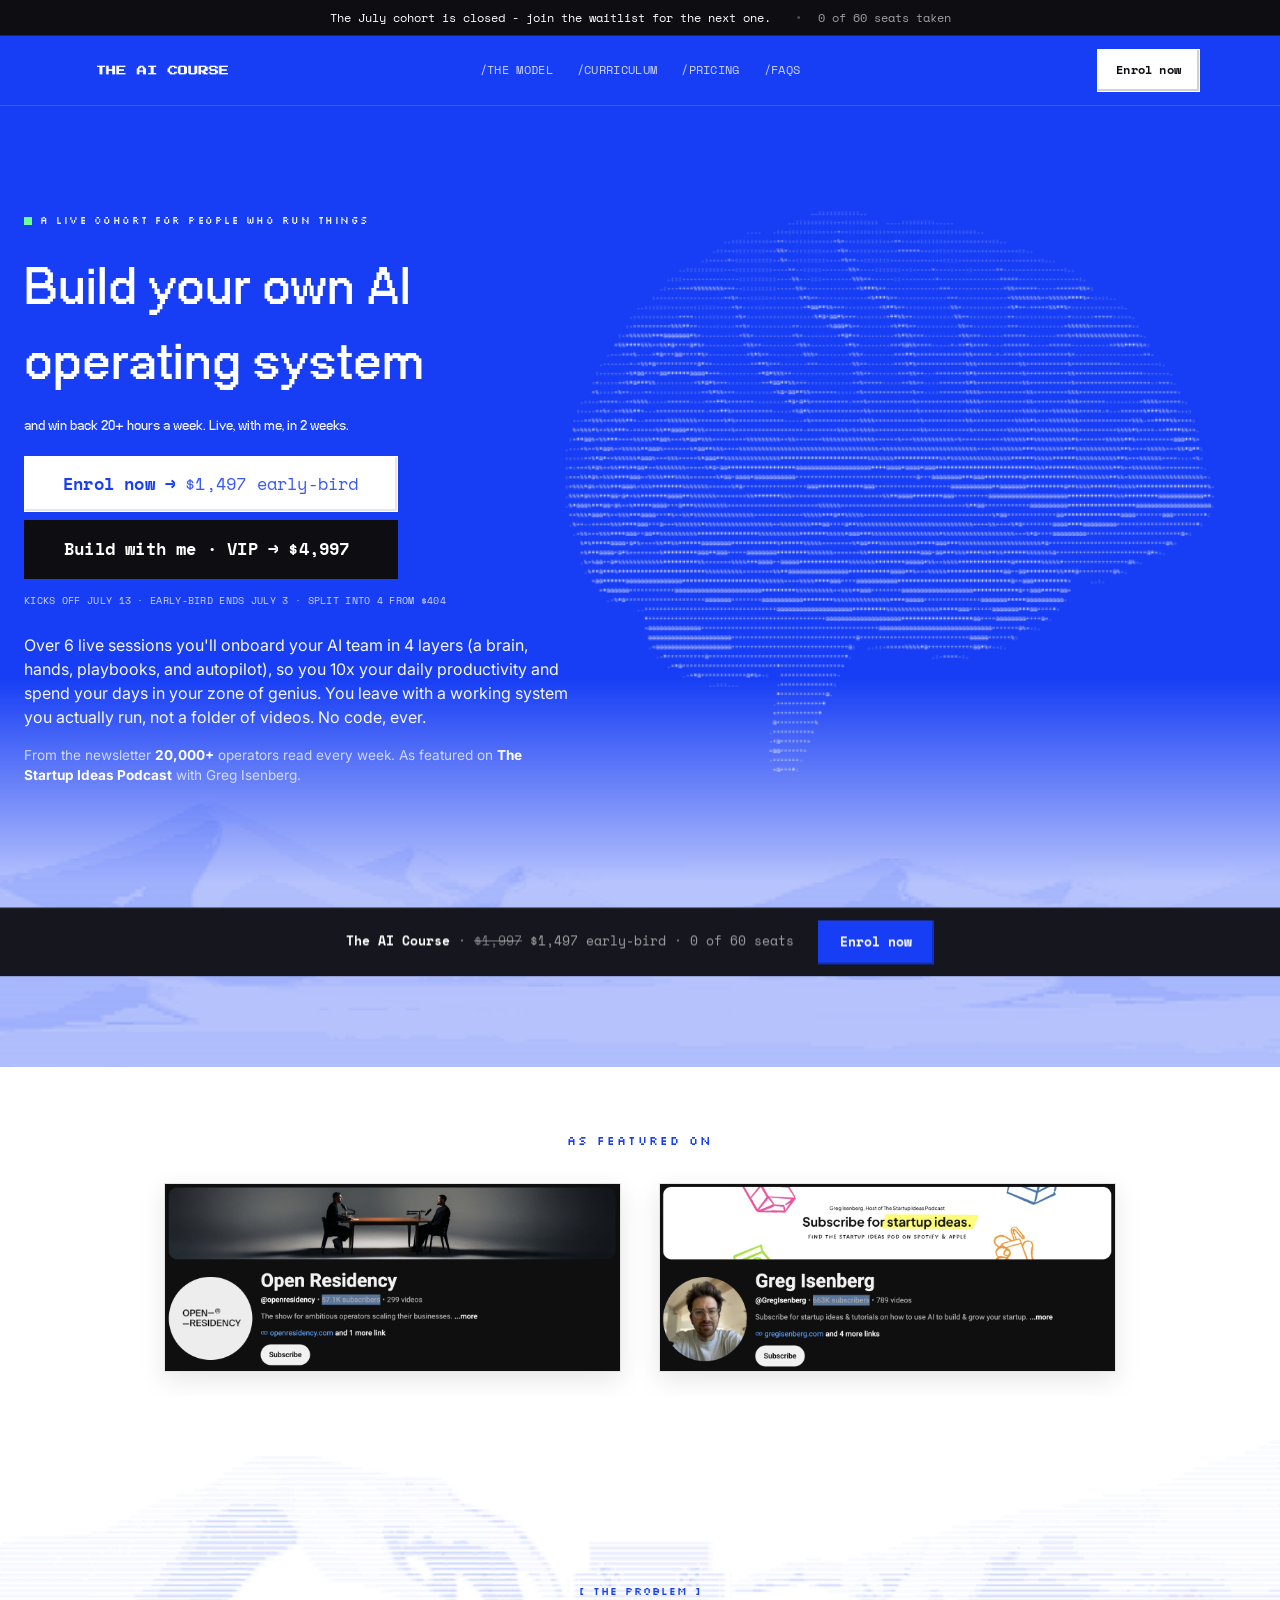
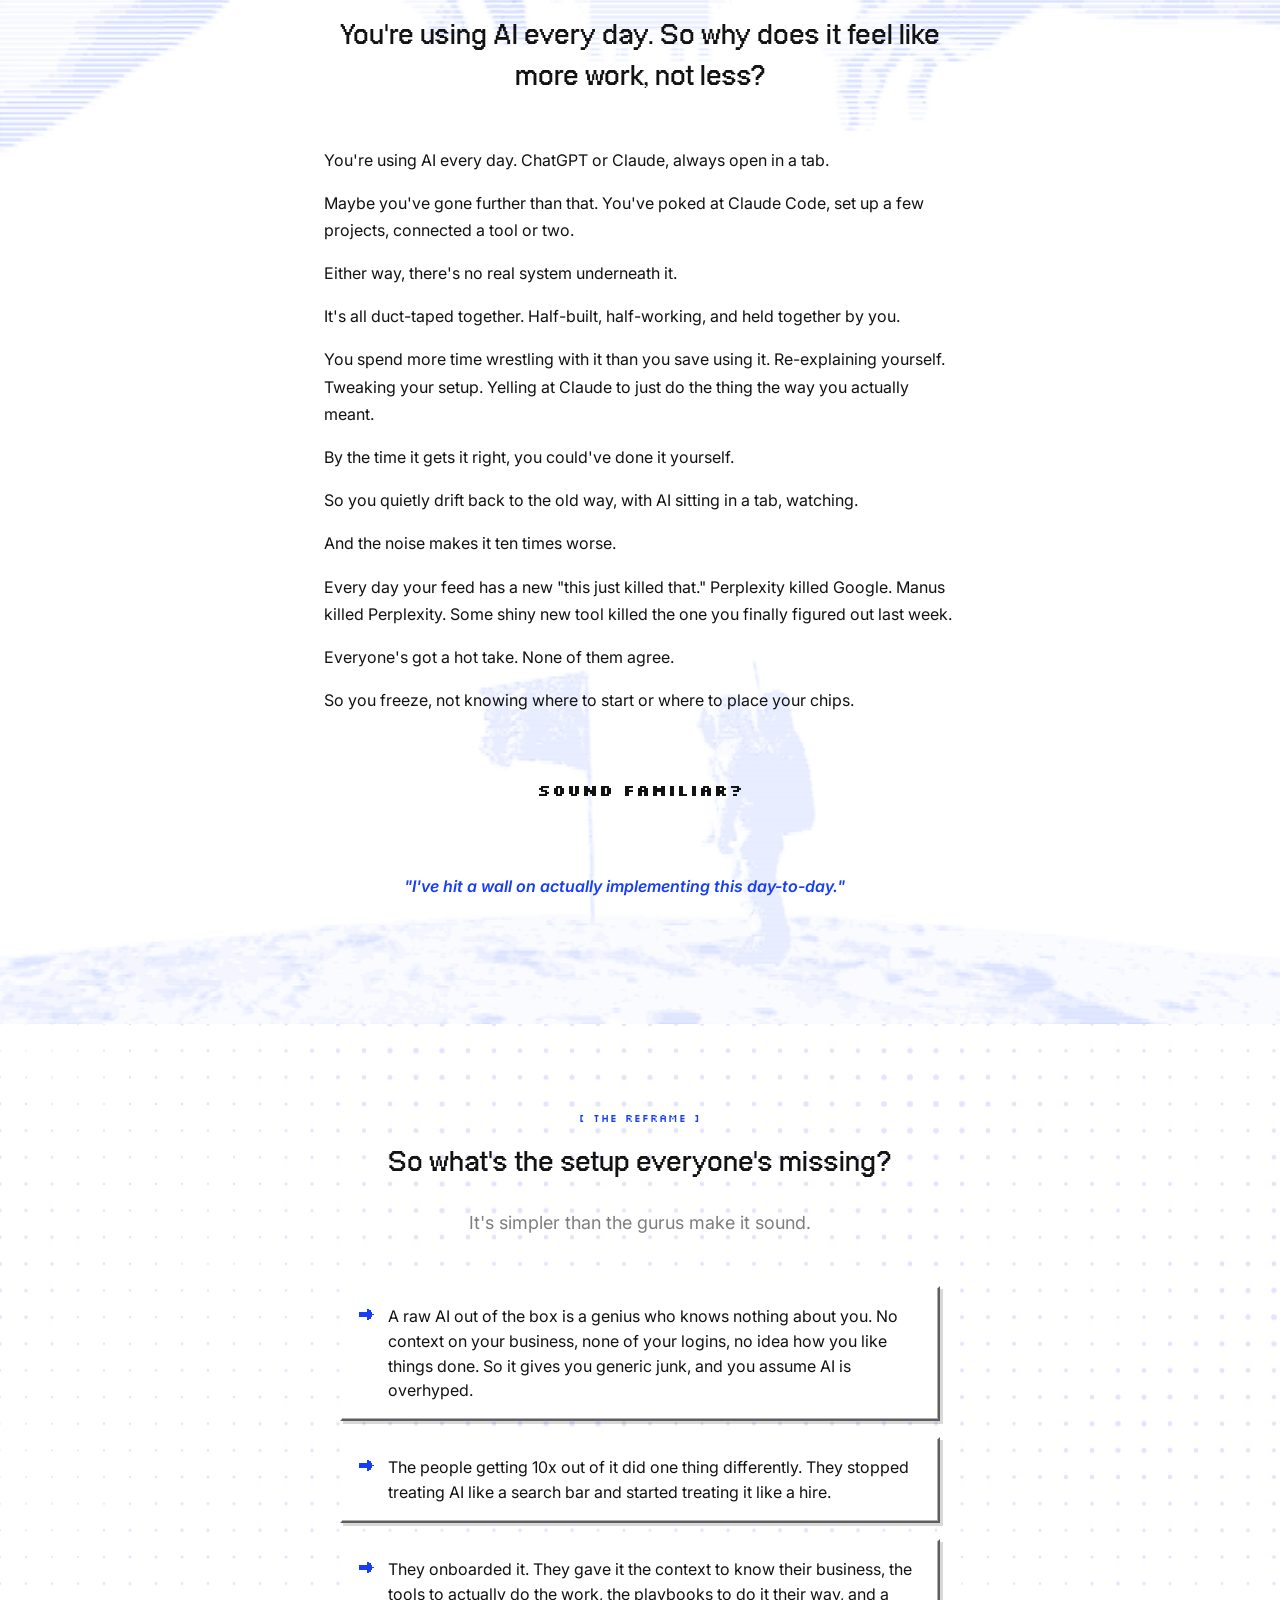
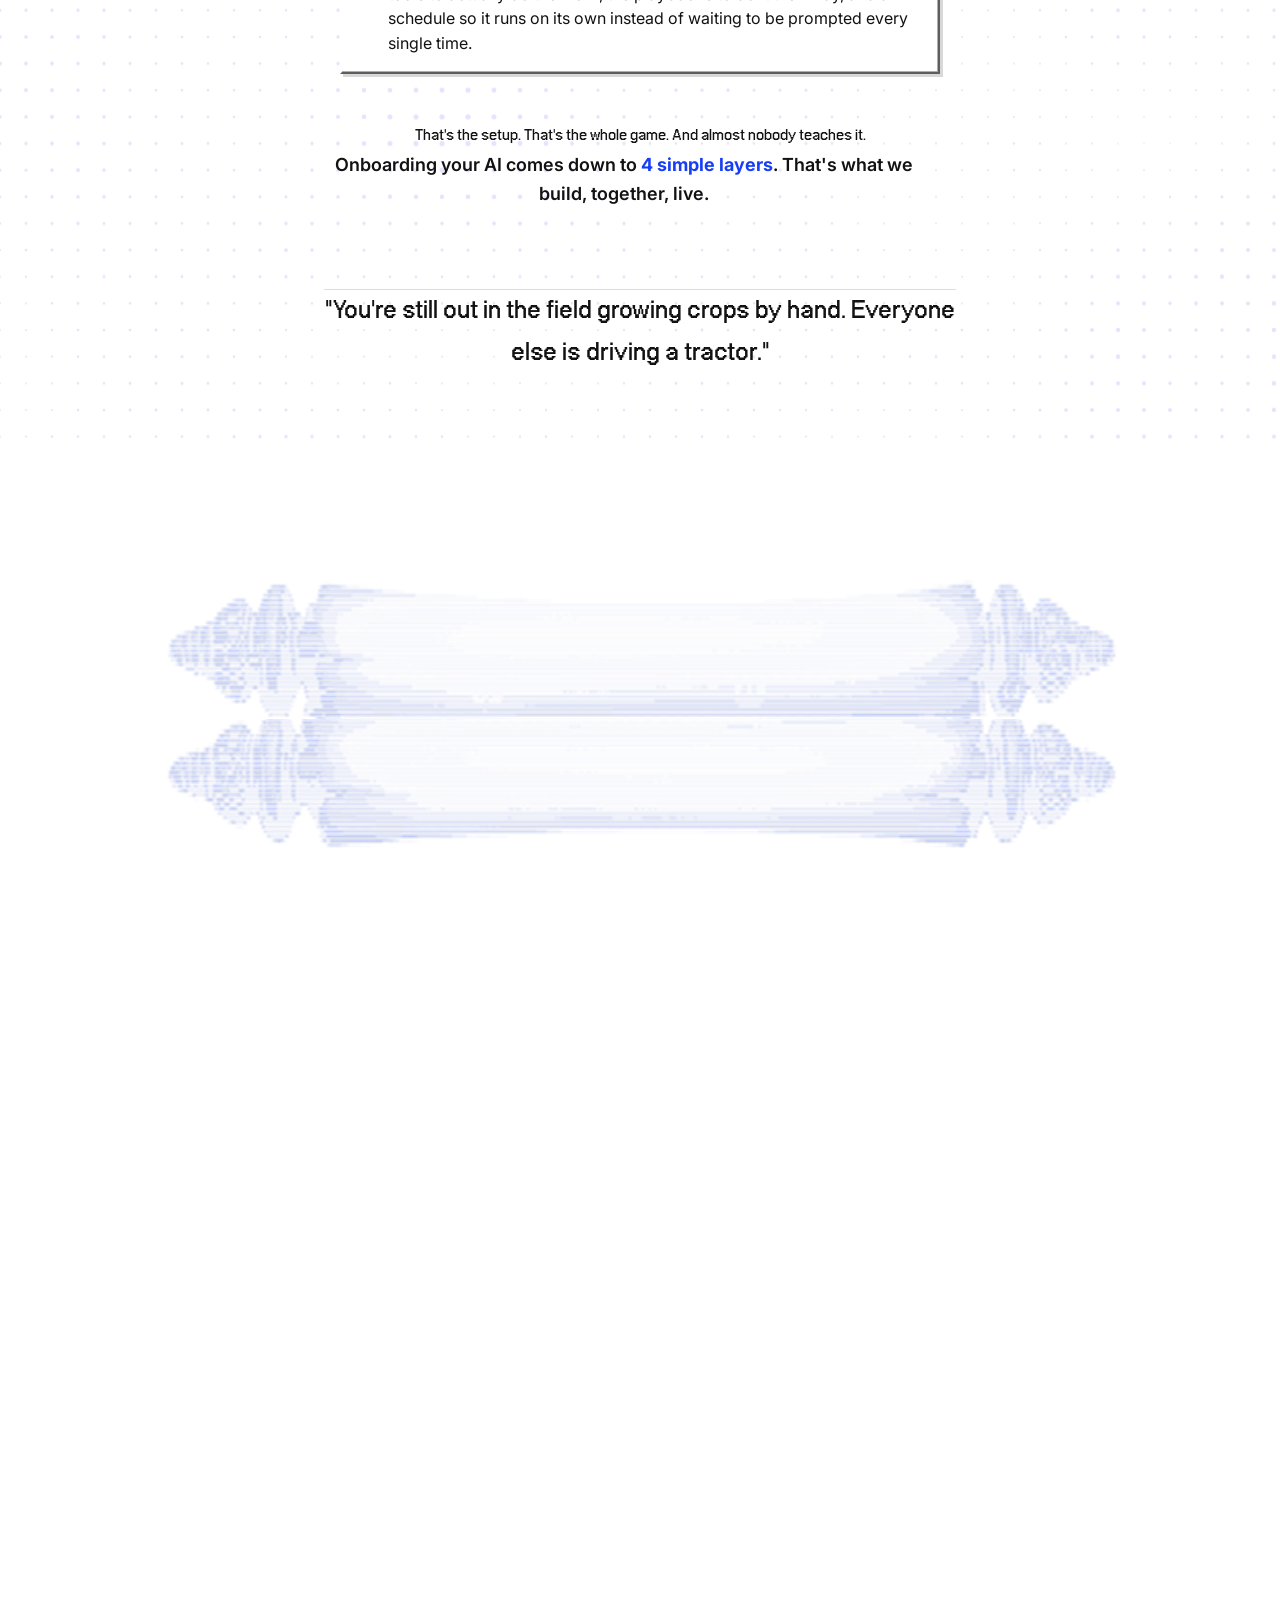
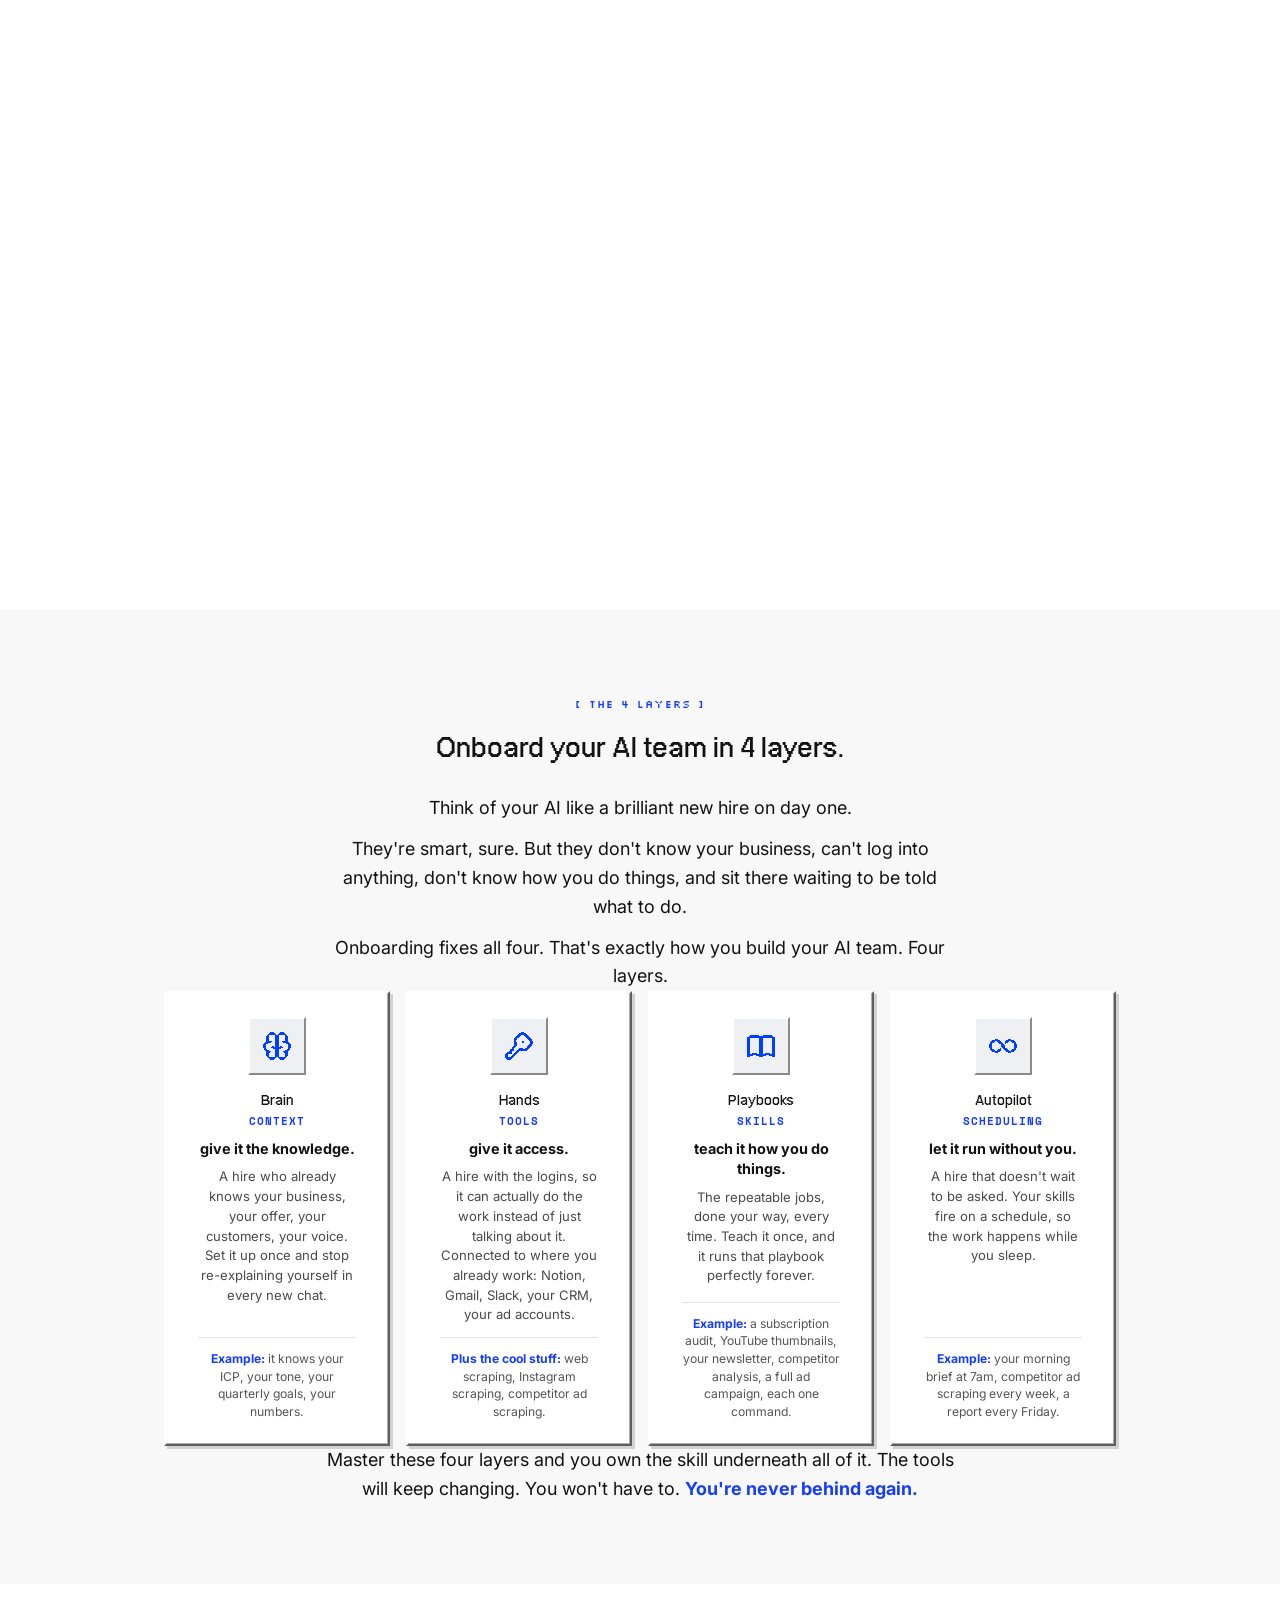
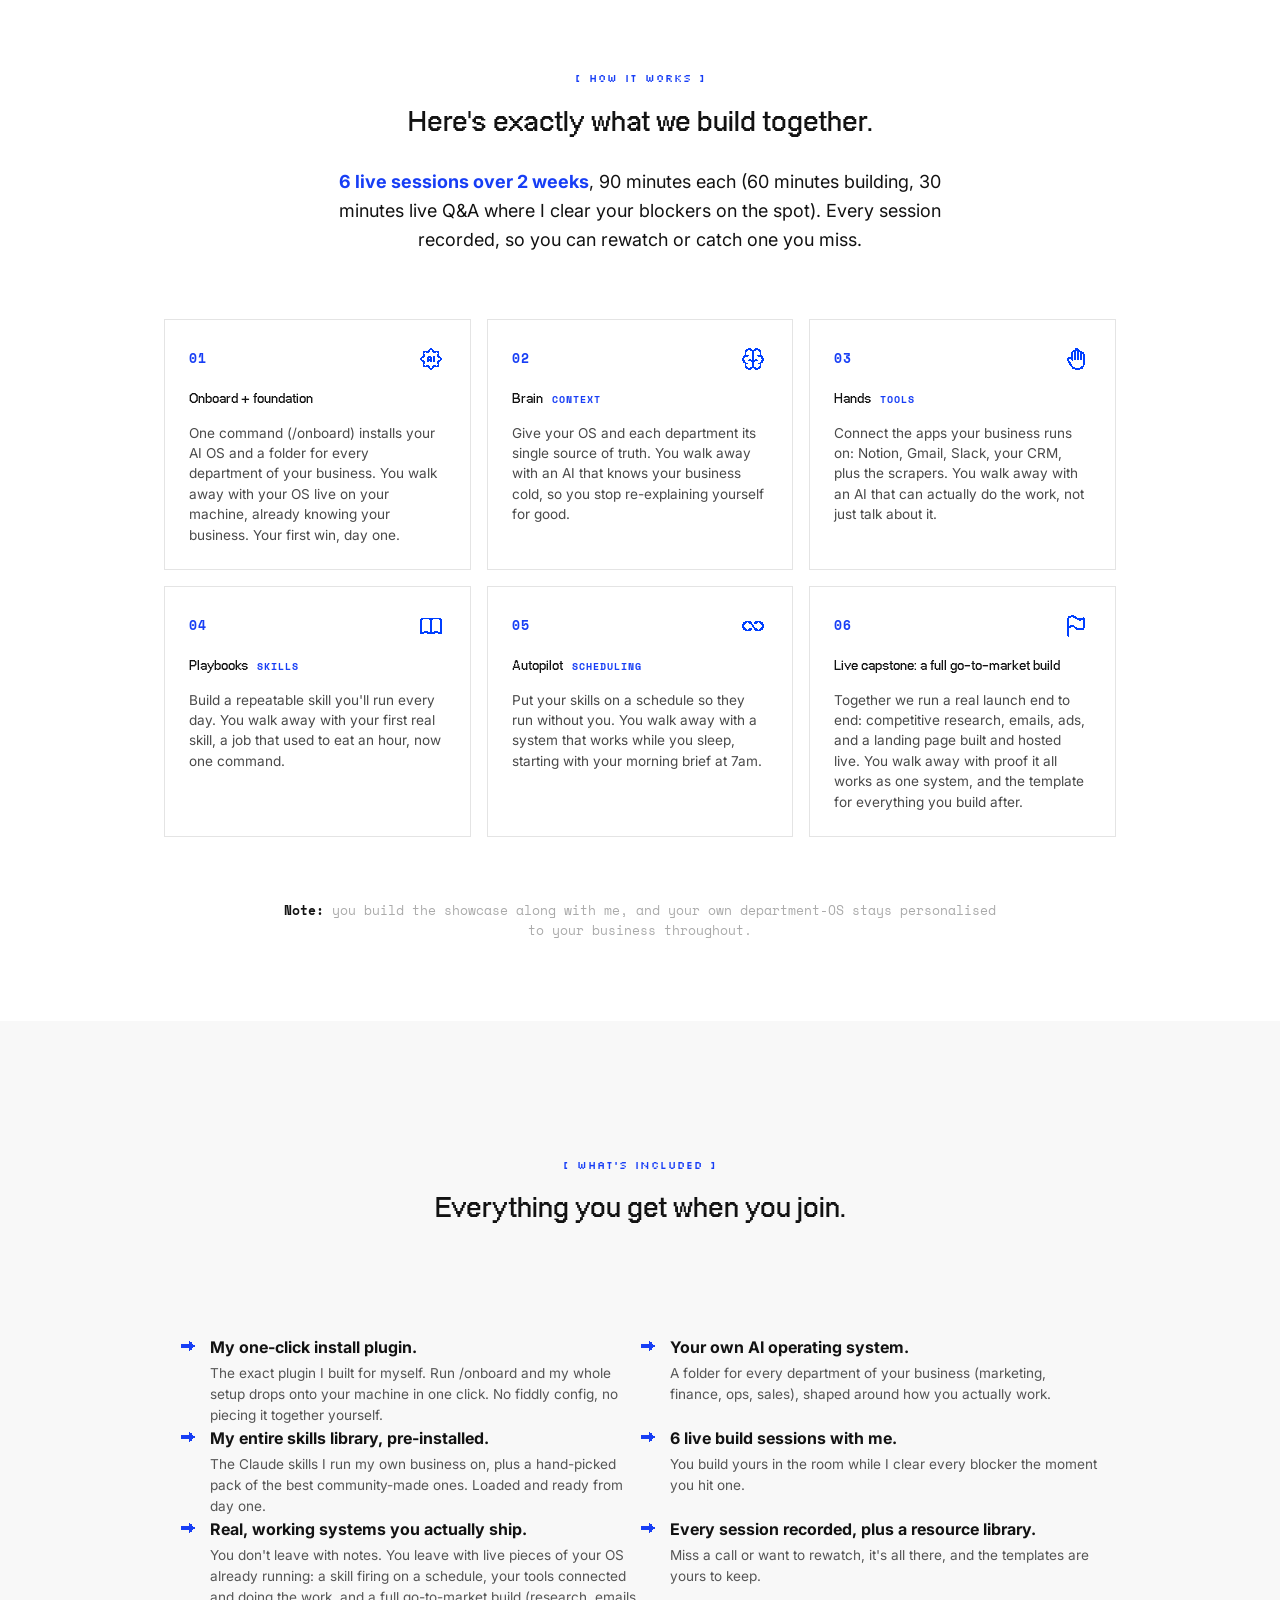
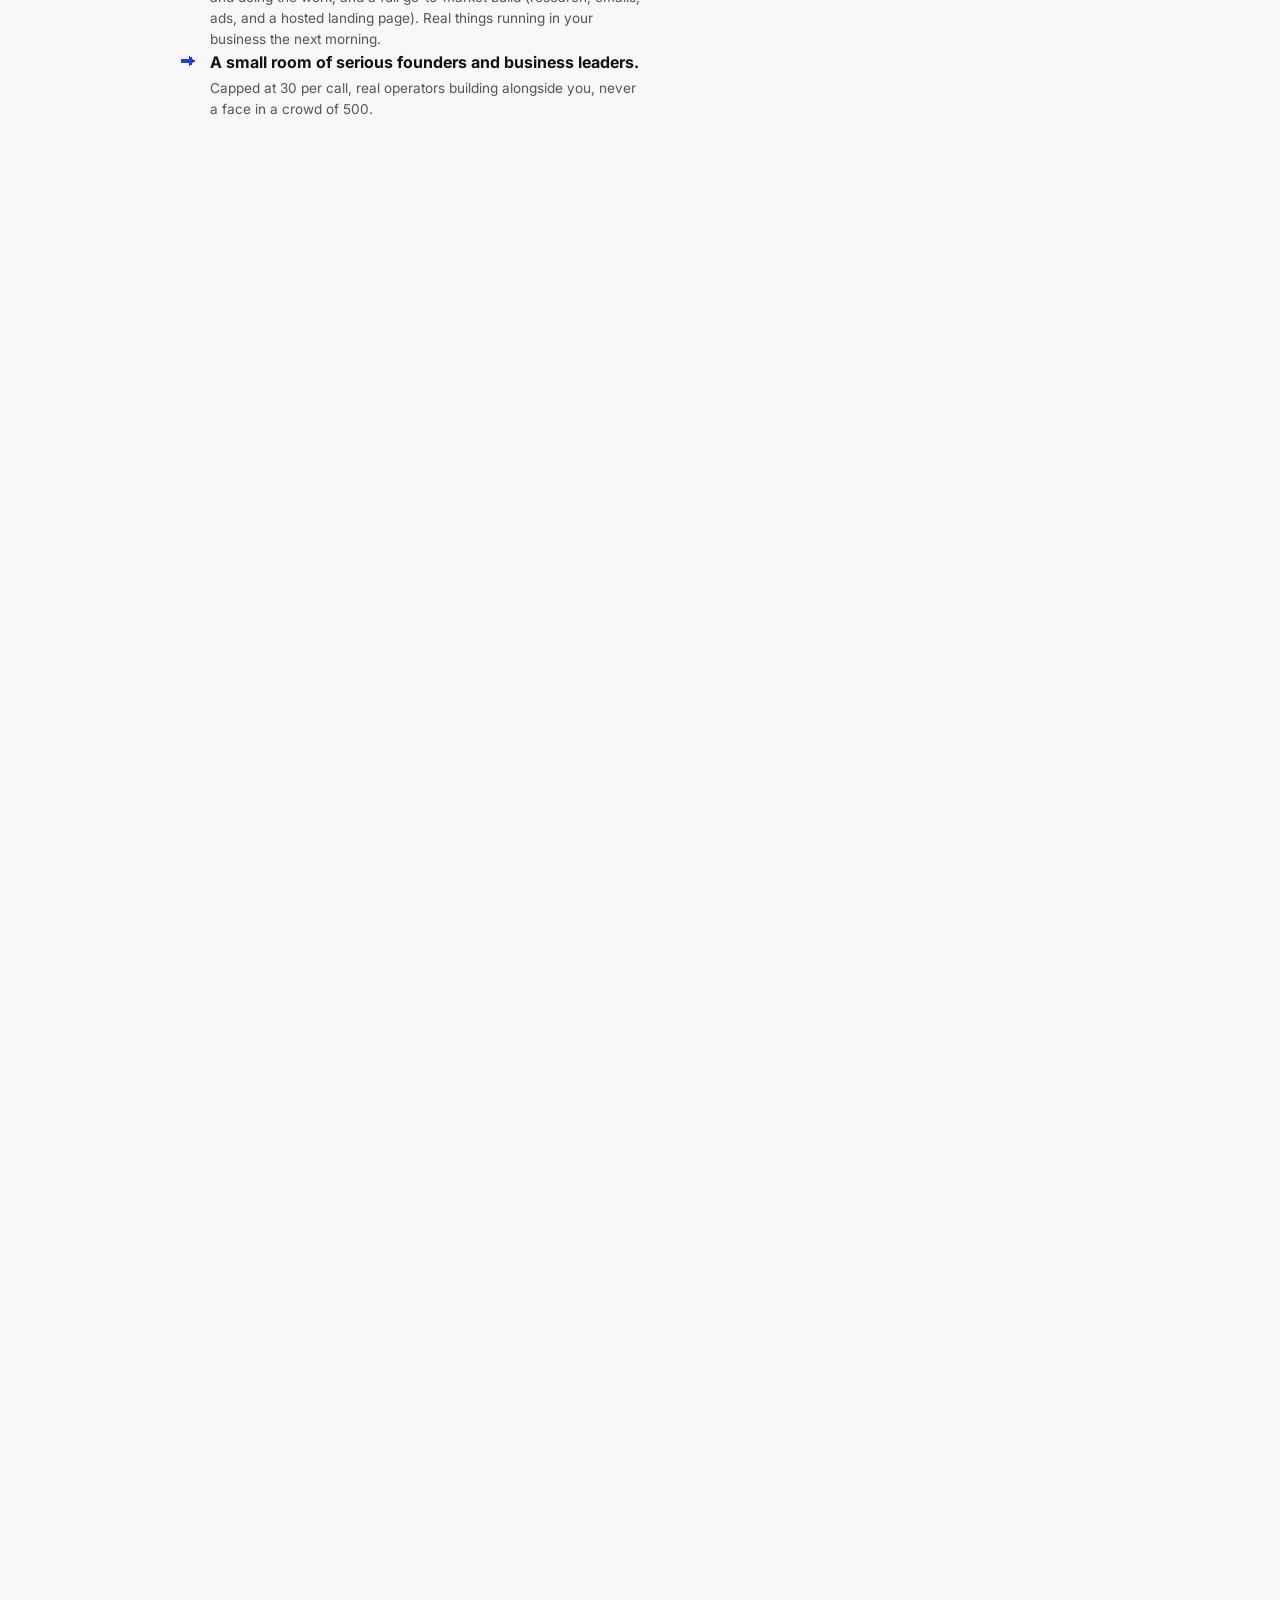
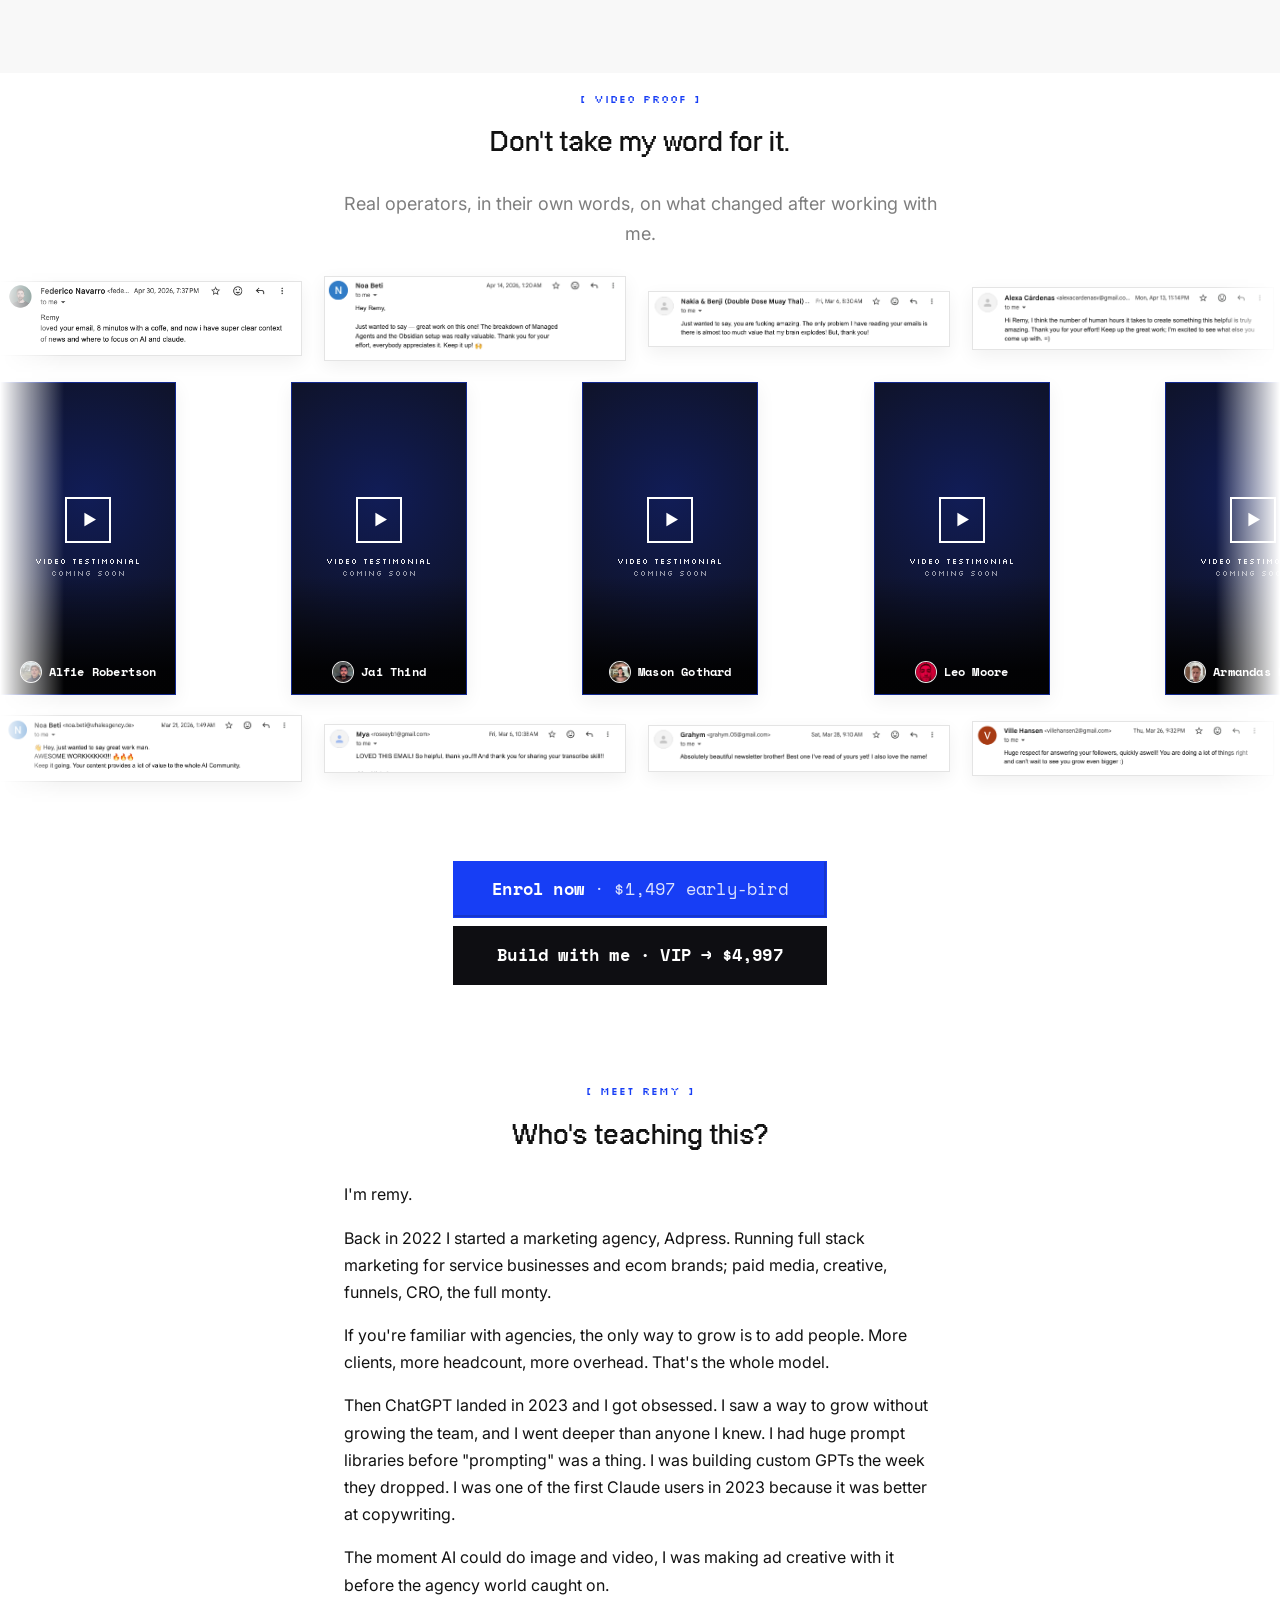
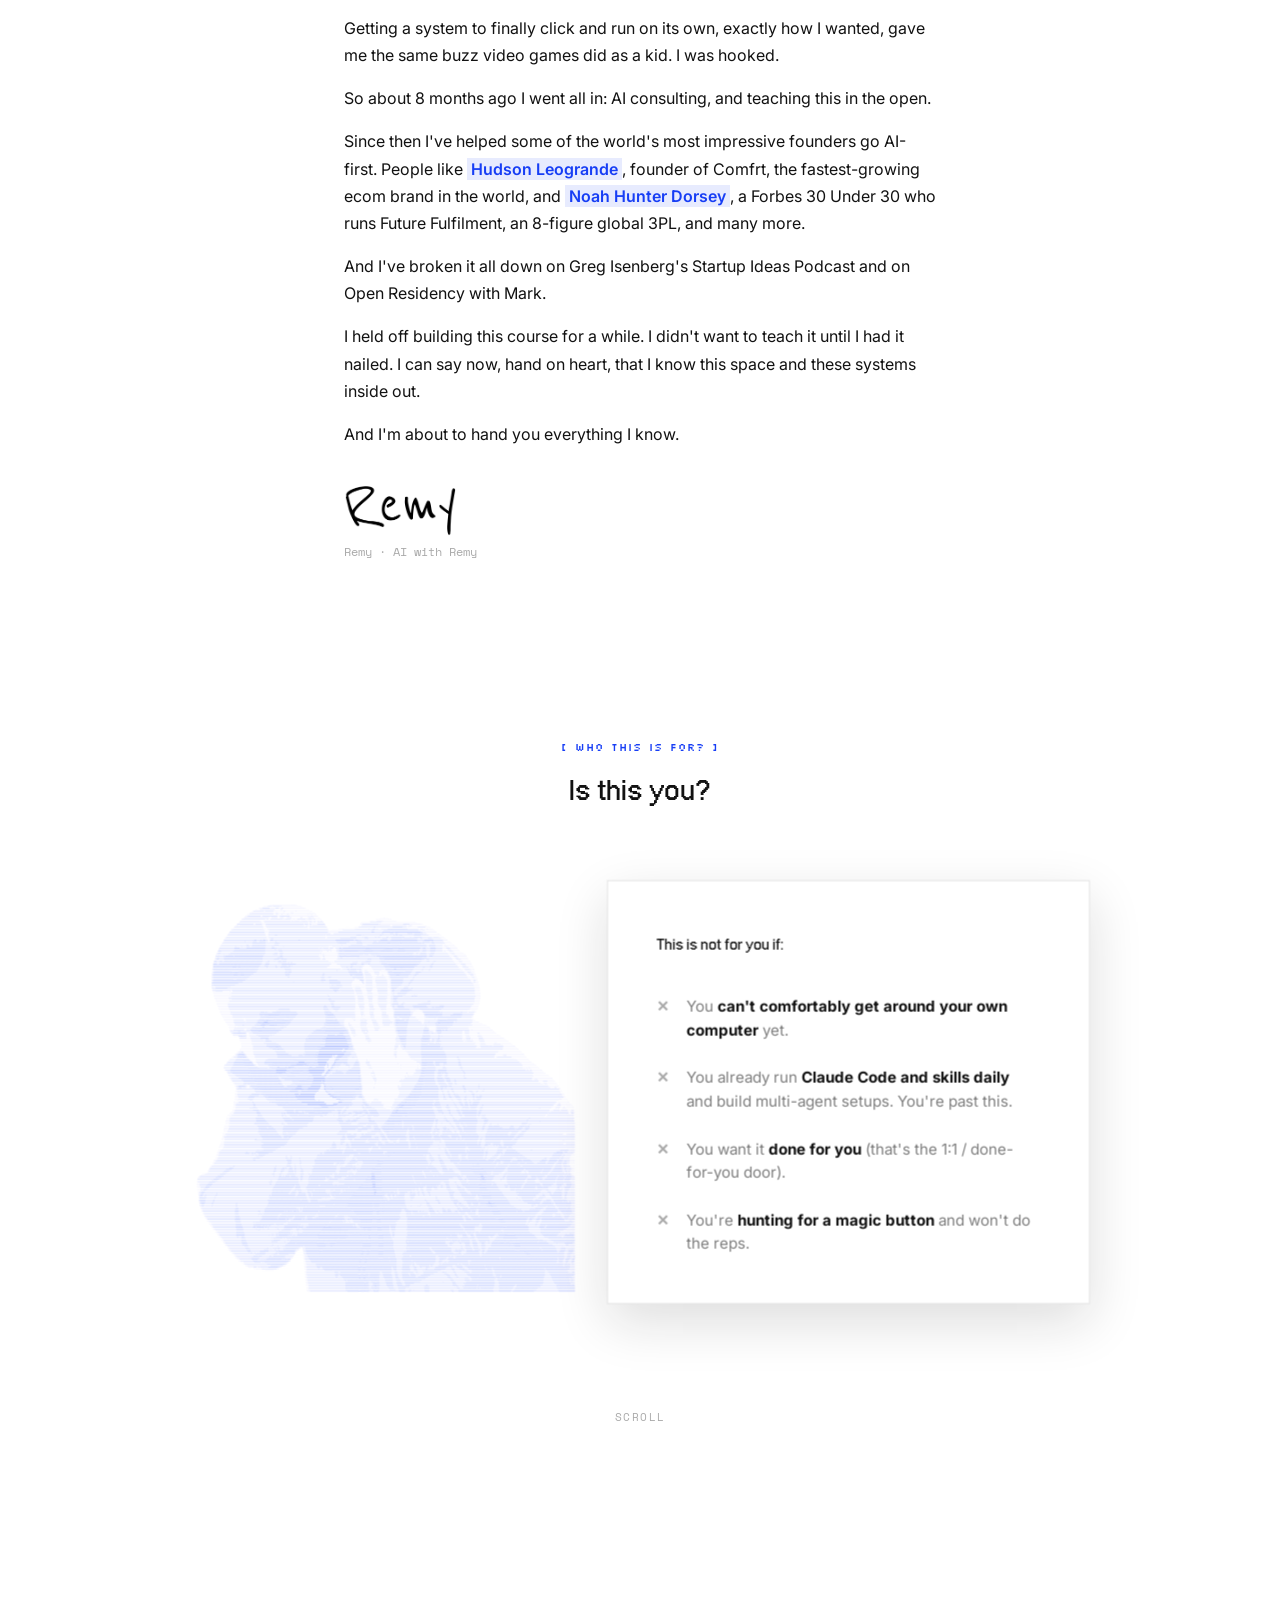
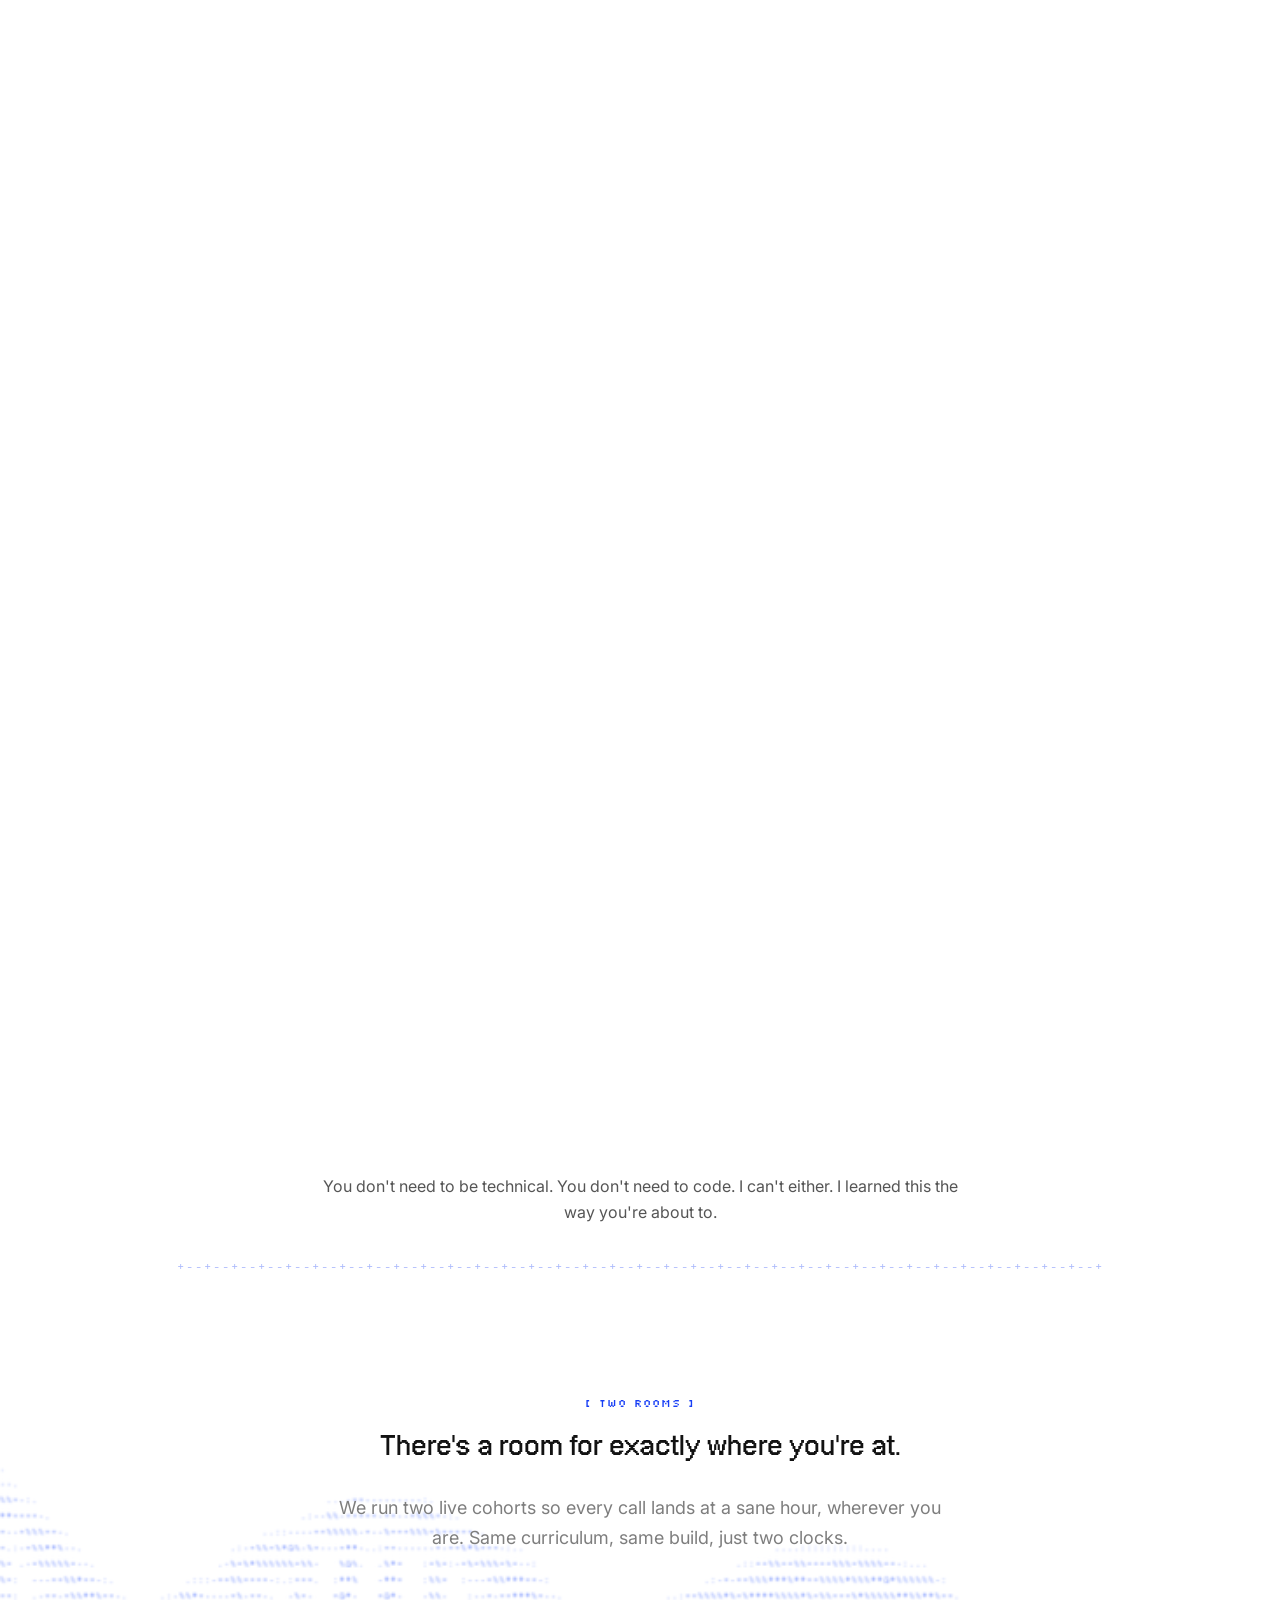
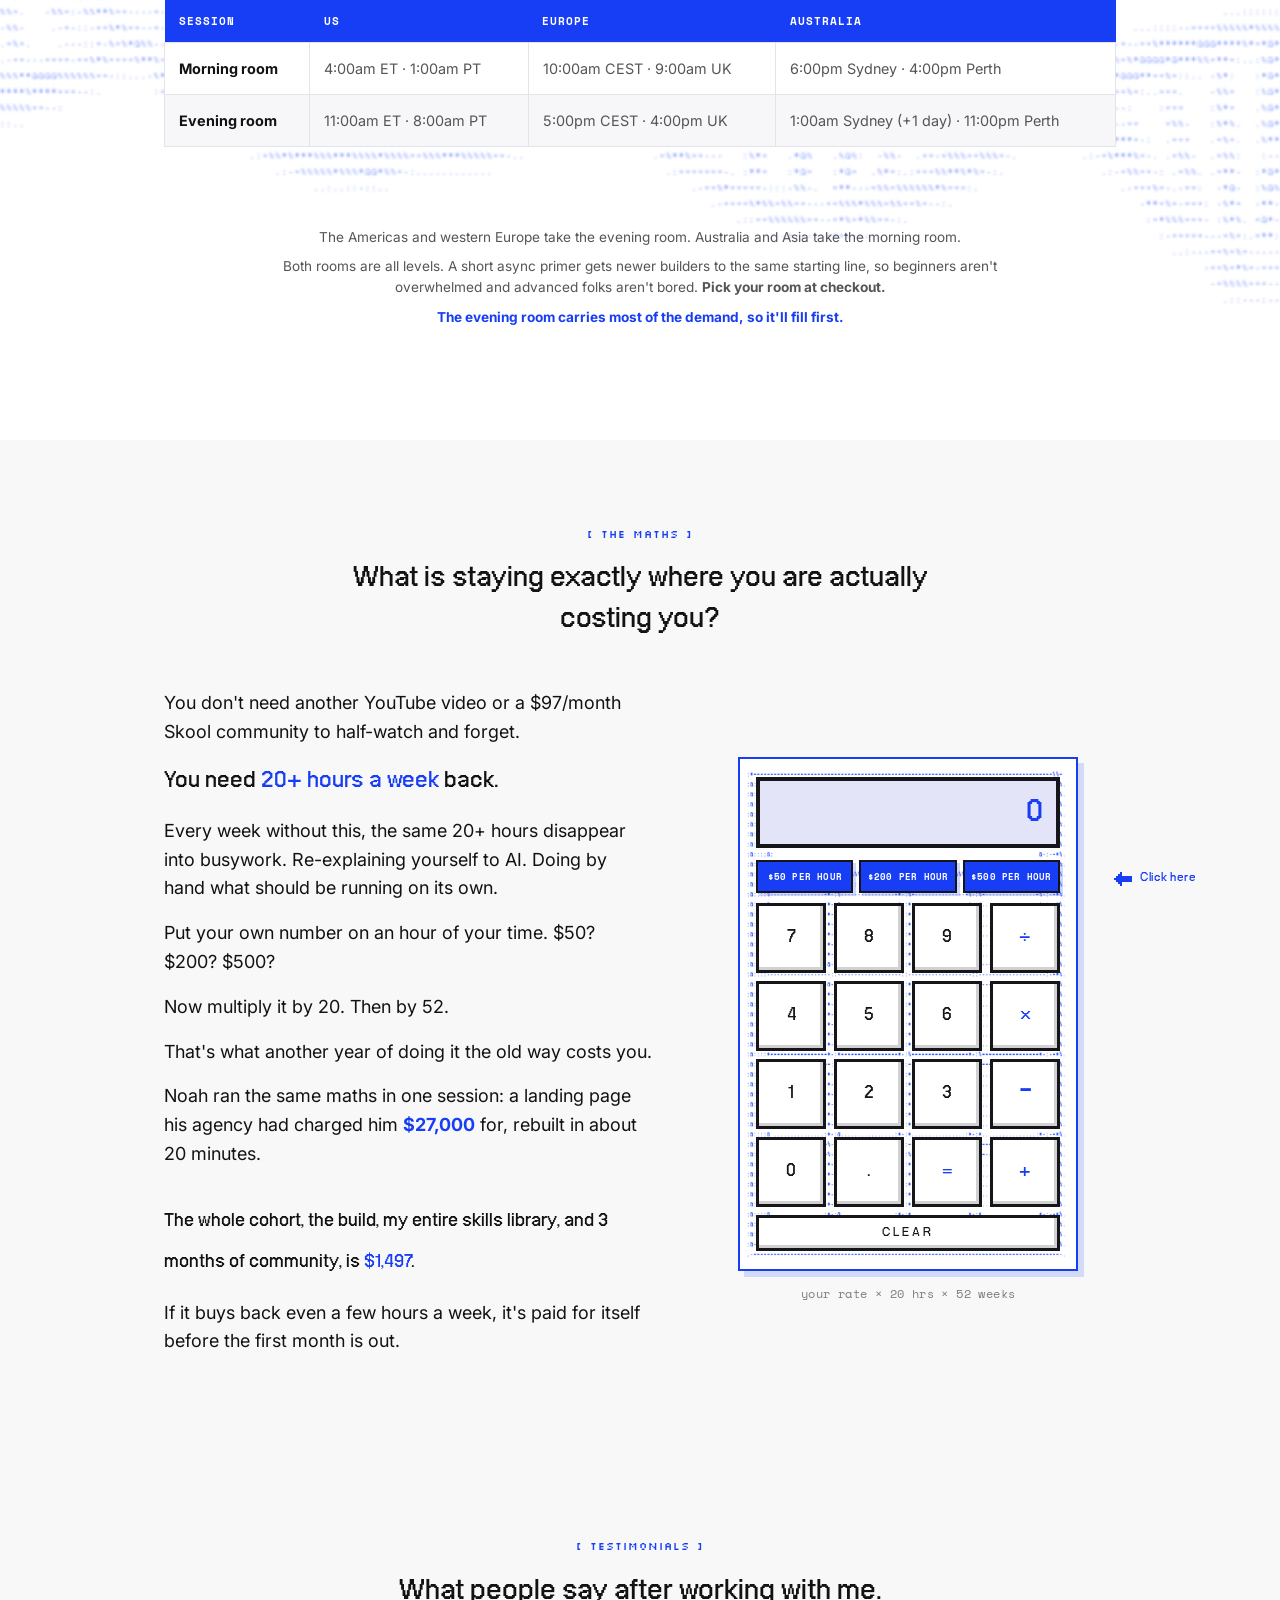
==== index.html @ 11ed6e7a "Perf: instant hero via brain poster + deferred video; woff2 headline font Hero load was 6.7MB, of wh" ====
<!DOCTYPE html>
<html lang="en">
<head>
  <meta charset="UTF-8">
  <meta name="viewport" content="width=device-width, initial-scale=1.0">
  <meta name="description" content="The AI Course - a live, two-week cohort where you build your own AI operating system with Remy. Six live sessions, my whole setup on your machine, one real thing you ship.">

  <meta property="og:title" content="The AI Course - build your own AI operating system, live with Remy">
  <meta property="og:description" content="Six live sessions over two weeks. The engine you never touch, the three dials you do. My whole setup on your machine, and one real build you ship.">
  <meta property="og:type" content="website">

  <title>The AI Course - live cohort with Remy</title>

  <link rel="icon" href="assets/gif/course-favicon.gif">
  <link rel="preload" as="image" href="assets/brain/brain_hi_poster.webp" fetchpriority="high">
  <link rel="preload" as="font" type="font/woff2" href="assets/fonts/ppneuebit-bold.woff2" crossorigin>

  <link rel="preconnect" href="https://fonts.googleapis.com">
  <link rel="preconnect" href="https://fonts.gstatic.com" crossorigin>
  <link href="https://fonts.googleapis.com/css2?family=Jersey+25&family=Silkscreen:wght@400;700&display=swap" rel="stylesheet">

  <link rel="stylesheet" href="styles.css">
  <link rel="stylesheet" href="the-ai-course.css">
</head>
<body class="tac-page">

  <!-- ===================== ANNOUNCEMENT BAR (sticky) ===================== -->
  <div class="tac-annbar" id="tacAnn"
       data-eb-deadline="2026-07-03T23:59:00-04:00"
       data-doors-deadline="2026-07-11T23:59:00-04:00"
       data-seats-taken="0" data-seats-total="60">
    <p class="tac-annbar__msg"><span data-ann-msg>Early-bird ends Friday July 3. Lock in $1,497 (it goes to $1,997 after).</span><span class="tac-annbar__count" data-ann-count></span></p>
    <span class="tac-annbar__seats" data-ann-seats>0 of 60 seats taken</span>
  </div>

  <!-- ===================== GLASS PILL NAV ===================== -->
  <nav class="tac-nav" id="tacNav" aria-label="Primary">
    <a href="#top" class="tac-nav__brand" aria-label="AI with Remy">
      <img decoding="async" src="assets/gif/the-ai-course-logo.gif" alt="The AI Course">
    </a>
    <div class="tac-nav__links">
      <a href="#layers" class="tac-nav__link">/the model</a>
      <a href="#sessions" class="tac-nav__link">/curriculum</a>
      <a href="#pricing" class="tac-nav__link">/pricing</a>
      <a href="#faq" class="tac-nav__link">/faqs</a>
    </div>
    <a href="https://the-ai-course.circle.so/checkout/the-ai-course" class="tac-nav__cta" data-checkout>Enrol now</a>
  </nav>

  <!-- ===================== HERO ===================== -->
  <header class="tac-hero" id="top">
    <div class="tac-hero__ascii" aria-hidden="true">
      <img decoding="async" src="assets/images/ascii-sand.webp" alt="">
    </div>
    <div class="container">
      <div class="tac-hero__row">
        <div class="tac-hero__col">
          <span class="tac-hero__badge"><span class="tac-live"></span> a live cohort for people who run things</span>
          <h1 class="tac-hero__headline"><span class="tac-hero__hl-lead">Build your own AI<br>operating system</span><span class="tac-hero__hl-rest">and win back 20+ hours a week. Live, with me, in 2 weeks.</span></h1>
          <div class="tac-cta-wrap">
            <div class="tac-ctastack"><a href="https://the-ai-course.circle.so/checkout/the-ai-course" class="tac-cta tac-cta--lg" data-checkout>Enrol now &rarr; <span class="tac-cta__price">$1,497 early-bird</span></a>
              <a href="https://the-ai-course.circle.so/checkout/vip-or-build-with-me" class="tac-cta tac-cta--vip" data-vip-checkout>Build with me &middot; VIP &rarr; <span class="tac-cta__price">$4,997</span></a></div>
            <span class="tac-cta-sub">Kicks off July 13 &middot; early-bird ends July 3 &middot; split into 4 from $404</span>
          </div>
          <p class="tac-hero__sub">Over 6 live sessions you'll onboard your AI team in 4 layers (a brain, hands, playbooks, and autopilot), so you 10x your daily productivity and spend your days in your zone of genius. You leave with a working system you actually run, not a folder of videos. No code, ever.</p>
          <p class="tac-hero__trust">From the newsletter <b>20,000+</b> operators read every week. As featured on <b>The Startup Ideas Podcast</b> with Greg Isenberg.</p>
        </div>
        <div class="tac-hero__brain" aria-hidden="true">
          <div class="brainfx" id="heroBrain">
            <video class="spin spin--hi" id="heroBrainHi" loop muted playsinline preload="none" poster="assets/brain/brain_hi_poster.webp">
              <source src="assets/brain/brain_hi.webm" type="video/webm">
              <source src="assets/brain/brain_hi.mov" type="video/quicktime">
            </video>
            <div class="reveal"><video class="spin spin--lo" id="heroBrainLo" loop muted playsinline preload="none">
              <source src="assets/brain/brain_lo.webm" type="video/webm">
              <source src="assets/brain/brain_lo.mov" type="video/quicktime">
            </video></div>
            <div class="lens"></div>
          </div>
        </div>
      </div>
    </div>
  </header>

  <!-- ===================== AS FEATURED ON ===================== -->
  <section class="tac-section tac-seenon" id="seenon">
    <div class="tac-wide tac-reveal">
      <p class="tac-seenon__label">as featured on</p>
      <div class="tac-seenon__row">
        <div class="tac-seenon__card"><img decoding="async" src="assets/images/seen-on/open-residency.webp" alt="Open Residency" loading="lazy"></div>
        <div class="tac-seenon__card"><img decoding="async" src="assets/images/seen-on/greg-isenberg.webp" alt="Greg Isenberg" loading="lazy"></div>
      </div>
    </div>
  </section>

  <!-- ===================== THE PROBLEM (agitation) ===================== -->
  <section class="tac-section tac-problem" id="problem">
    <div class="tac-problem__hands" aria-hidden="true"><img src="assets/images/ascii-hands.webp" alt="" loading="lazy" decoding="async"></div>
    <div class="container tac-center tac-reveal">
      <span class="tac-kicker">[ the problem ]</span>
      <h2 class="tac-h2">You're using AI every day. So why does it feel like more work, not less?</h2>
    </div>
    <div class="container">
      <div class="tac-problem__body tac-reveal">
        <p>You're using AI every day. ChatGPT or Claude, always open in a tab.</p>
        <p>Maybe you've gone further than that. You've poked at Claude Code, set up a few projects, connected a tool or two.</p>
        <p>Either way, there's no real system underneath it.</p>
        <p>It's all duct-taped together. Half-built, half-working, and held together by you.</p>
        <p>You spend more time wrestling with it than you save using it. Re-explaining yourself. Tweaking your setup. Yelling at Claude to just do the thing the way you actually meant.</p>
        <p>By the time it gets it right, you could've done it yourself.</p>
        <p>So you quietly drift back to the old way, with AI sitting in a tab, watching.</p>
        <p>And the noise makes it ten times worse.</p>
        <p>Every day your feed has a new "this just killed that." Perplexity killed Google. Manus killed Perplexity. Some shiny new tool killed the one you finally figured out last week.</p>
        <p>Everyone's got a hot take. None of them agree.</p>
        <p>So you freeze, not knowing where to start or where to place your chips.</p>
      </div>

      <p class="tac-problem__fam tac-reveal">Sound familiar?</p>
      <ul class="tac-problem__quotes tac-reveal">
        <li>"It's all duct-taped together. Things break, a lot."</li>
        <li>"I've hit a wall on actually implementing this day-to-day."</li>
        <li>"I know what I want it to do, I just can't get it there."</li>
        <li>"I've become the bottleneck to my own growth. I'm physically tired."</li>
      </ul>

    </div>
    <div class="tac-problem__moon tac-reveal"><img src="assets/images/moon-ascii.webp" alt="" aria-hidden="true" loading="lazy" decoding="async"></div>
  </section>

  <!-- ===================== THE REFRAME (what the setup is) ===================== -->
  <section class="tac-section tac-reframe" id="reframe">
    <canvas class="tac-ripple" aria-hidden="true"></canvas>
    <div class="container tac-center tac-reveal">
      <span class="tac-kicker">[ the reframe ]</span>
      <h2 class="tac-h2">So what's the setup everyone's missing?</h2>
      <p class="tac-lead tac-lead--center">It's simpler than the gurus make it sound.</p>
    </div>
    <div class="container">
      <ul class="tac-list tac-list--arrow tac-reframe__boxes tac-reveal">
        <li>A raw AI out of the box is a genius who knows nothing about you. No context on your business, none of your logins, no idea how you like things done. So it gives you generic junk, and you assume AI is overhyped.</li>
        <li>The people getting 10x out of it did one thing differently. They stopped treating AI like a search bar and started treating it like a hire.</li>
        <li>They onboarded it. They gave it the context to know their business, the tools to actually do the work, the playbooks to do it their way, and a schedule so it runs on its own instead of waiting to be prompted every single time.</li>
      </ul>
      <p class="tac-reframe__kick tac-reveal">That's the setup. That's the whole game. And almost nobody teaches it.</p>
      <p class="tac-reframe__handoff tac-reveal">Onboarding your AI comes down to <strong>4 simple layers</strong>. That's what we build, together, live.</p>
    </div>
    <div class="container tac-center">
      <blockquote class="tac-reframe__pull tac-reveal">"You're still out in the field growing crops by hand. Everyone else is driving a tractor."</blockquote>
    </div>
  </section>

  <!-- ===================== INTRODUCING THE AI COURSE ===================== -->
  <section class="tac-section tac-intro" id="introducing">
    <img class="tac-intro__dna" src="assets/images/dna-ascii-1.webp" alt="" aria-hidden="true" loading="lazy" decoding="async">
    <div class="tac-scrolltrack" data-scrolltrack>
      <div class="tac-scroll" data-scroll>
        <div class="tac-scroll__top" aria-hidden="true"></div>
        <div class="tac-scroll__sheet">
          <div class="tac-scroll__content tac-center">
            <span class="tac-kicker">[ the course ]</span>
            <h2 class="tac-h2">Introducing The AI Course.</h2>
            <div class="tac-intro__lead">
              <p>Together we onboard your AI team and build your own AI operating system, live on your machine, shaped around your business.</p>
              <p>Two weeks. Six live sessions. A small room of founders and business leaders.</p>
              <p>I clear every blocker as it comes. You build the whole time. And you walk away with a working system you use the next morning, not a folder of videos you never open.</p>
            </div>
            <div class="tac-intro__dream">
              <p class="tac-intro__dream-open">Picture 30 days from now.</p>
              <p class="tac-intro__dream-hl">20 to 30 hours a week, back in your pocket.</p>
              <p>The busywork that used to drain you is handled.</p>
              <p>You wake up and your AI team has already been working through the night.</p>
              <p>Your morning brief is waiting, everything you need to do today, lined up against your quarterly goals.</p>
              <p>The competitor ad scraping is done. Your inbox is triaged, the replies already drafted in your voice, waiting on your yes.</p>
              <p>You've got a new offer launching next week. You sit down, and a few hours later the emails, the ads, the landing page, and the checkout are done.</p>
              <p>By 9am you've cleared what used to take till 6.</p>
              <p>Your day goes to the work only you can do. The creative, the strategic, the things that actually move the business forward.</p>
              <p>And honestly, it gets hard to imagine working any other way.</p>
            </div>
            <div class="tac-center">
              <div class="tac-ctastack"><a href="https://the-ai-course.circle.so/checkout/the-ai-course" class="tac-cta tac-cta--lg" data-checkout>Enrol now &rarr; <span class="tac-cta__price">$1,497 early-bird</span></a>
              <a href="https://the-ai-course.circle.so/checkout/vip-or-build-with-me" class="tac-cta tac-cta--vip" data-vip-checkout>Build with me &middot; VIP &rarr; <span class="tac-cta__price">$4,997</span></a></div>
            </div>
          </div>
        </div>
        <div class="tac-scroll__btm" aria-hidden="true"></div>
      </div>
    </div>
  </section>

  <!-- ===================== BUILD YOUR AI TEAM IN 4 LAYERS ===================== -->
  <section class="tac-section tac-section--grey tac-layers-sec" id="layers">
    <div class="container tac-center tac-reveal">
      <span class="tac-kicker">[ the 4 layers ]</span>
      <h2 class="tac-h2">Onboard your AI team in 4 layers.</h2>
      <div class="tac-layers__intro">
        <p>Think of your AI like a brilliant new hire on day one.</p>
        <p>They're smart, sure. But they don't know your business, can't log into anything, don't know how you do things, and sit there waiting to be told what to do.</p>
        <p>Onboarding fixes all four. That's exactly how you build your AI team. Four layers.</p>
      </div>
    </div>
    <div class="tac-wide">
      <div class="tac-layers">
        <div class="tac-layer tac-reveal tac-reveal--d1">
          <span class="tac-layer__ico"><svg viewBox="0 0 150 150" shape-rendering="crispEdges" xmlns="http://www.w3.org/2000/svg"><rect x="48" y="21" width="15" height="3" fill="#003FFF"/><rect x="87" y="21" width="15" height="3" fill="#003FFF"/><rect x="42" y="24" width="27" height="3" fill="#003FFF"/><rect x="81" y="24" width="27" height="3" fill="#003FFF"/><rect x="39" y="27" width="33" height="3" fill="#003FFF"/><rect x="78" y="27" width="33" height="3" fill="#003FFF"/><rect x="36" y="30" width="15" height="3" fill="#003FFF"/><rect x="60" y="30" width="30" height="3" fill="#003FFF"/><rect x="99" y="30" width="15" height="3" fill="#003FFF"/><rect x="36" y="33" width="9" height="3" fill="#003FFF"/><rect x="66" y="33" width="18" height="3" fill="#003FFF"/><rect x="105" y="33" width="9" height="3" fill="#003FFF"/><rect x="33" y="36" width="12" height="3" fill="#003FFF"/><rect x="69" y="36" width="12" height="3" fill="#003FFF"/><rect x="105" y="36" width="12" height="3" fill="#003FFF"/><rect x="33" y="39" width="9" height="3" fill="#003FFF"/><rect x="69" y="39" width="12" height="3" fill="#003FFF"/><rect x="108" y="39" width="9" height="3" fill="#003FFF"/><rect x="33" y="42" width="9" height="3" fill="#003FFF"/><rect x="69" y="42" width="12" height="3" fill="#003FFF"/><rect x="108" y="42" width="9" height="3" fill="#003FFF"/><rect x="33" y="45" width="9" height="3" fill="#003FFF"/><rect x="69" y="45" width="12" height="3" fill="#003FFF"/><rect x="108" y="45" width="9" height="3" fill="#003FFF"/><rect x="33" y="48" width="9" height="3" fill="#003FFF"/><rect x="69" y="48" width="12" height="3" fill="#003FFF"/><rect x="108" y="48" width="9" height="3" fill="#003FFF"/><rect x="33" y="51" width="9" height="3" fill="#003FFF"/><rect x="69" y="51" width="12" height="3" fill="#003FFF"/><rect x="108" y="51" width="9" height="3" fill="#003FFF"/><rect x="33" y="54" width="18" height="3" fill="#003FFF"/><rect x="69" y="54" width="12" height="3" fill="#003FFF"/><rect x="99" y="54" width="18" height="3" fill="#003FFF"/><rect x="30" y="57" width="24" height="3" fill="#003FFF"/><rect x="69" y="57" width="12" height="3" fill="#003FFF"/><rect x="96" y="57" width="24" height="3" fill="#003FFF"/><rect x="27" y="60" width="24" height="3" fill="#003FFF"/><rect x="69" y="60" width="12" height="3" fill="#003FFF"/><rect x="99" y="60" width="24" height="3" fill="#003FFF"/><rect x="24" y="63" width="15" height="3" fill="#003FFF"/><rect x="69" y="63" width="12" height="3" fill="#003FFF"/><rect x="111" y="63" width="15" height="3" fill="#003FFF"/><rect x="24" y="66" width="12" height="3" fill="#003FFF"/><rect x="69" y="66" width="12" height="3" fill="#003FFF"/><rect x="114" y="66" width="12" height="3" fill="#003FFF"/><rect x="21" y="69" width="12" height="3" fill="#003FFF"/><rect x="69" y="69" width="12" height="3" fill="#003FFF"/><rect x="117" y="69" width="12" height="3" fill="#003FFF"/><rect x="21" y="72" width="9" height="3" fill="#003FFF"/><rect x="69" y="72" width="12" height="3" fill="#003FFF"/><rect x="117" y="72" width="12" height="3" fill="#003FFF"/><rect x="21" y="75" width="9" height="3" fill="#003FFF"/><rect x="54" y="75" width="9" height="3" fill="#003FFF"/><rect x="69" y="75" width="12" height="3" fill="#003FFF"/><rect x="87" y="75" width="9" height="3" fill="#003FFF"/><rect x="120" y="75" width="9" height="3" fill="#003FFF"/><rect x="21" y="78" width="9" height="3" fill="#003FFF"/><rect x="51" y="78" width="48" height="3" fill="#003FFF"/><rect x="120" y="78" width="9" height="3" fill="#003FFF"/><rect x="21" y="81" width="12" height="3" fill="#003FFF"/><rect x="51" y="81" width="48" height="3" fill="#003FFF"/><rect x="117" y="81" width="12" height="3" fill="#003FFF"/><rect x="24" y="84" width="9" height="3" fill="#003FFF"/><rect x="60" y="84" width="30" height="3" fill="#003FFF"/><rect x="117" y="84" width="9" height="3" fill="#003FFF"/><rect x="24" y="87" width="12" height="3" fill="#003FFF"/><rect x="66" y="87" width="18" height="3" fill="#003FFF"/><rect x="114" y="87" width="12" height="3" fill="#003FFF"/><rect x="27" y="90" width="15" height="3" fill="#003FFF"/><rect x="69" y="90" width="12" height="3" fill="#003FFF"/><rect x="108" y="90" width="15" height="3" fill="#003FFF"/><rect x="27" y="93" width="21" height="3" fill="#003FFF"/><rect x="69" y="93" width="12" height="3" fill="#003FFF"/><rect x="102" y="93" width="21" height="3" fill="#003FFF"/><rect x="33" y="96" width="18" height="3" fill="#003FFF"/><rect x="69" y="96" width="12" height="3" fill="#003FFF"/><rect x="99" y="96" width="18" height="3" fill="#003FFF"/><rect x="33" y="99" width="15" height="3" fill="#003FFF"/><rect x="69" y="99" width="12" height="3" fill="#003FFF"/><rect x="102" y="99" width="15" height="3" fill="#003FFF"/><rect x="33" y="102" width="9" height="3" fill="#003FFF"/><rect x="69" y="102" width="12" height="3" fill="#003FFF"/><rect x="108" y="102" width="9" height="3" fill="#003FFF"/><rect x="33" y="105" width="9" height="3" fill="#003FFF"/><rect x="69" y="105" width="12" height="3" fill="#003FFF"/><rect x="108" y="105" width="9" height="3" fill="#003FFF"/><rect x="33" y="108" width="9" height="3" fill="#003FFF"/><rect x="69" y="108" width="12" height="3" fill="#003FFF"/><rect x="108" y="108" width="9" height="3" fill="#003FFF"/><rect x="33" y="111" width="12" height="3" fill="#003FFF"/><rect x="69" y="111" width="12" height="3" fill="#003FFF"/><rect x="105" y="111" width="12" height="3" fill="#003FFF"/><rect x="36" y="114" width="9" height="3" fill="#003FFF"/><rect x="66" y="114" width="18" height="3" fill="#003FFF"/><rect x="105" y="114" width="9" height="3" fill="#003FFF"/><rect x="36" y="117" width="15" height="3" fill="#003FFF"/><rect x="60" y="117" width="30" height="3" fill="#003FFF"/><rect x="99" y="117" width="15" height="3" fill="#003FFF"/><rect x="39" y="120" width="33" height="3" fill="#003FFF"/><rect x="78" y="120" width="33" height="3" fill="#003FFF"/><rect x="42" y="123" width="27" height="3" fill="#003FFF"/><rect x="81" y="123" width="27" height="3" fill="#003FFF"/><rect x="48" y="126" width="15" height="3" fill="#003FFF"/><rect x="87" y="126" width="15" height="3" fill="#003FFF"/></svg></span>
          <h3 class="tac-layer__title">Brain <span>Context</span></h3>
          <p class="tac-layer__lead">give it the knowledge.</p>
          <p class="tac-layer__body">A hire who already knows your business, your offer, your customers, your voice. Set it up once and stop re-explaining yourself in every new chat.</p>
          <p class="tac-layer__eg"><b>Example:</b> it knows your ICP, your tone, your quarterly goals, your numbers.</p>
        </div>
        <div class="tac-layer tac-reveal tac-reveal--d2">
          <span class="tac-layer__ico"><svg viewBox="0 0 150 150" shape-rendering="crispEdges" xmlns="http://www.w3.org/2000/svg"><rect x="81" y="21" width="15" height="3" fill="#003FFF"/><rect x="75" y="24" width="27" height="3" fill="#003FFF"/><rect x="72" y="27" width="33" height="3" fill="#003FFF"/><rect x="69" y="30" width="15" height="3" fill="#003FFF"/><rect x="93" y="30" width="15" height="3" fill="#003FFF"/><rect x="66" y="33" width="15" height="3" fill="#003FFF"/><rect x="96" y="33" width="15" height="3" fill="#003FFF"/><rect x="63" y="36" width="15" height="3" fill="#003FFF"/><rect x="99" y="36" width="15" height="3" fill="#003FFF"/><rect x="60" y="39" width="15" height="3" fill="#003FFF"/><rect x="102" y="39" width="15" height="3" fill="#003FFF"/><rect x="57" y="42" width="15" height="3" fill="#003FFF"/><rect x="105" y="42" width="15" height="3" fill="#003FFF"/><rect x="57" y="45" width="12" height="3" fill="#003FFF"/><rect x="108" y="45" width="15" height="3" fill="#003FFF"/><rect x="54" y="48" width="12" height="3" fill="#003FFF"/><rect x="111" y="48" width="15" height="3" fill="#003FFF"/><rect x="54" y="51" width="9" height="3" fill="#003FFF"/><rect x="114" y="51" width="12" height="3" fill="#003FFF"/><rect x="54" y="54" width="9" height="3" fill="#003FFF"/><rect x="87" y="54" width="9" height="3" fill="#003FFF"/><rect x="117" y="54" width="12" height="3" fill="#003FFF"/><rect x="54" y="57" width="9" height="3" fill="#003FFF"/><rect x="87" y="57" width="9" height="3" fill="#003FFF"/><rect x="120" y="57" width="9" height="3" fill="#003FFF"/><rect x="54" y="60" width="12" height="3" fill="#003FFF"/><rect x="87" y="60" width="9" height="3" fill="#003FFF"/><rect x="120" y="60" width="9" height="3" fill="#003FFF"/><rect x="57" y="63" width="9" height="3" fill="#003FFF"/><rect x="120" y="63" width="9" height="3" fill="#003FFF"/><rect x="57" y="66" width="12" height="3" fill="#003FFF"/><rect x="117" y="66" width="12" height="3" fill="#003FFF"/><rect x="57" y="69" width="12" height="3" fill="#003FFF"/><rect x="114" y="69" width="12" height="3" fill="#003FFF"/><rect x="54" y="72" width="12" height="3" fill="#003FFF"/><rect x="111" y="72" width="15" height="3" fill="#003FFF"/><rect x="51" y="75" width="12" height="3" fill="#003FFF"/><rect x="108" y="75" width="15" height="3" fill="#003FFF"/><rect x="48" y="78" width="12" height="3" fill="#003FFF"/><rect x="105" y="78" width="15" height="3" fill="#003FFF"/><rect x="48" y="81" width="9" height="3" fill="#003FFF"/><rect x="78" y="81" width="6" height="3" fill="#003FFF"/><rect x="102" y="81" width="15" height="3" fill="#003FFF"/><rect x="48" y="84" width="9" height="3" fill="#003FFF"/><rect x="75" y="84" width="15" height="3" fill="#003FFF"/><rect x="99" y="84" width="15" height="3" fill="#003FFF"/><rect x="39" y="87" width="18" height="3" fill="#003FFF"/><rect x="72" y="87" width="39" height="3" fill="#003FFF"/><rect x="39" y="90" width="18" height="3" fill="#003FFF"/><rect x="69" y="90" width="39" height="3" fill="#003FFF"/><rect x="39" y="93" width="18" height="3" fill="#003FFF"/><rect x="66" y="93" width="12" height="3" fill="#003FFF"/><rect x="87" y="93" width="15" height="3" fill="#003FFF"/><rect x="30" y="96" width="3" height="3" fill="#003FFF"/><rect x="36" y="96" width="12" height="3" fill="#003FFF"/><rect x="63" y="96" width="12" height="3" fill="#003FFF"/><rect x="27" y="99" width="21" height="3" fill="#003FFF"/><rect x="60" y="99" width="12" height="3" fill="#003FFF"/><rect x="24" y="102" width="24" height="3" fill="#003FFF"/><rect x="57" y="102" width="12" height="3" fill="#003FFF"/><rect x="21" y="105" width="24" height="3" fill="#003FFF"/><rect x="54" y="105" width="12" height="3" fill="#003FFF"/><rect x="21" y="108" width="12" height="3" fill="#003FFF"/><rect x="51" y="108" width="12" height="3" fill="#003FFF"/><rect x="21" y="111" width="9" height="3" fill="#003FFF"/><rect x="48" y="111" width="12" height="3" fill="#003FFF"/><rect x="21" y="114" width="9" height="3" fill="#003FFF"/><rect x="45" y="114" width="12" height="3" fill="#003FFF"/><rect x="21" y="117" width="9" height="3" fill="#003FFF"/><rect x="39" y="117" width="15" height="3" fill="#003FFF"/><rect x="21" y="120" width="30" height="3" fill="#003FFF"/><rect x="24" y="123" width="24" height="3" fill="#003FFF"/><rect x="27" y="126" width="18" height="3" fill="#003FFF"/></svg></span>
          <h3 class="tac-layer__title">Hands <span>Tools</span></h3>
          <p class="tac-layer__lead">give it access.</p>
          <p class="tac-layer__body">A hire with the logins, so it can actually do the work instead of just talking about it. Connected to where you already work: Notion, Gmail, Slack, your CRM, your ad accounts.</p>
          <p class="tac-layer__eg"><b>Plus the cool stuff:</b> web scraping, Instagram scraping, competitor ad scraping.</p>
        </div>
        <div class="tac-layer tac-reveal tac-reveal--d3">
          <span class="tac-layer__ico"><svg viewBox="0 0 150 150" shape-rendering="crispEdges" xmlns="http://www.w3.org/2000/svg"><rect x="33" y="33" width="36" height="3" fill="#003FFF"/><rect x="81" y="33" width="36" height="3" fill="#003FFF"/><rect x="27" y="36" width="96" height="3" fill="#003FFF"/><rect x="21" y="39" width="108" height="3" fill="#003FFF"/><rect x="21" y="42" width="15" height="3" fill="#003FFF"/><rect x="66" y="42" width="18" height="3" fill="#003FFF"/><rect x="114" y="42" width="15" height="3" fill="#003FFF"/><rect x="21" y="45" width="9" height="3" fill="#003FFF"/><rect x="69" y="45" width="12" height="3" fill="#003FFF"/><rect x="120" y="45" width="9" height="3" fill="#003FFF"/><rect x="21" y="48" width="9" height="3" fill="#003FFF"/><rect x="69" y="48" width="12" height="3" fill="#003FFF"/><rect x="120" y="48" width="9" height="3" fill="#003FFF"/><rect x="21" y="51" width="9" height="3" fill="#003FFF"/><rect x="69" y="51" width="12" height="3" fill="#003FFF"/><rect x="120" y="51" width="9" height="3" fill="#003FFF"/><rect x="21" y="54" width="9" height="3" fill="#003FFF"/><rect x="69" y="54" width="12" height="3" fill="#003FFF"/><rect x="120" y="54" width="9" height="3" fill="#003FFF"/><rect x="21" y="57" width="9" height="3" fill="#003FFF"/><rect x="69" y="57" width="12" height="3" fill="#003FFF"/><rect x="120" y="57" width="9" height="3" fill="#003FFF"/><rect x="21" y="60" width="9" height="3" fill="#003FFF"/><rect x="69" y="60" width="12" height="3" fill="#003FFF"/><rect x="120" y="60" width="9" height="3" fill="#003FFF"/><rect x="21" y="63" width="9" height="3" fill="#003FFF"/><rect x="69" y="63" width="12" height="3" fill="#003FFF"/><rect x="120" y="63" width="9" height="3" fill="#003FFF"/><rect x="21" y="66" width="9" height="3" fill="#003FFF"/><rect x="69" y="66" width="12" height="3" fill="#003FFF"/><rect x="120" y="66" width="9" height="3" fill="#003FFF"/><rect x="21" y="69" width="9" height="3" fill="#003FFF"/><rect x="69" y="69" width="12" height="3" fill="#003FFF"/><rect x="120" y="69" width="9" height="3" fill="#003FFF"/><rect x="21" y="72" width="9" height="3" fill="#003FFF"/><rect x="69" y="72" width="12" height="3" fill="#003FFF"/><rect x="120" y="72" width="9" height="3" fill="#003FFF"/><rect x="21" y="75" width="9" height="3" fill="#003FFF"/><rect x="69" y="75" width="12" height="3" fill="#003FFF"/><rect x="120" y="75" width="9" height="3" fill="#003FFF"/><rect x="21" y="78" width="9" height="3" fill="#003FFF"/><rect x="69" y="78" width="12" height="3" fill="#003FFF"/><rect x="120" y="78" width="9" height="3" fill="#003FFF"/><rect x="21" y="81" width="9" height="3" fill="#003FFF"/><rect x="69" y="81" width="12" height="3" fill="#003FFF"/><rect x="120" y="81" width="9" height="3" fill="#003FFF"/><rect x="21" y="84" width="9" height="3" fill="#003FFF"/><rect x="69" y="84" width="12" height="3" fill="#003FFF"/><rect x="120" y="84" width="9" height="3" fill="#003FFF"/><rect x="21" y="87" width="9" height="3" fill="#003FFF"/><rect x="69" y="87" width="12" height="3" fill="#003FFF"/><rect x="120" y="87" width="9" height="3" fill="#003FFF"/><rect x="21" y="90" width="9" height="3" fill="#003FFF"/><rect x="69" y="90" width="12" height="3" fill="#003FFF"/><rect x="120" y="90" width="9" height="3" fill="#003FFF"/><rect x="21" y="93" width="9" height="3" fill="#003FFF"/><rect x="69" y="93" width="12" height="3" fill="#003FFF"/><rect x="120" y="93" width="9" height="3" fill="#003FFF"/><rect x="21" y="96" width="9" height="3" fill="#003FFF"/><rect x="69" y="96" width="12" height="3" fill="#003FFF"/><rect x="120" y="96" width="9" height="3" fill="#003FFF"/><rect x="21" y="99" width="9" height="3" fill="#003FFF"/><rect x="69" y="99" width="12" height="3" fill="#003FFF"/><rect x="120" y="99" width="9" height="3" fill="#003FFF"/><rect x="21" y="102" width="9" height="3" fill="#003FFF"/><rect x="39" y="102" width="21" height="3" fill="#003FFF"/><rect x="69" y="102" width="12" height="3" fill="#003FFF"/><rect x="90" y="102" width="21" height="3" fill="#003FFF"/><rect x="120" y="102" width="9" height="3" fill="#003FFF"/><rect x="21" y="105" width="108" height="3" fill="#003FFF"/><rect x="21" y="108" width="108" height="3" fill="#003FFF"/><rect x="21" y="111" width="21" height="3" fill="#003FFF"/><rect x="57" y="111" width="36" height="3" fill="#003FFF"/><rect x="108" y="111" width="21" height="3" fill="#003FFF"/><rect x="21" y="114" width="12" height="3" fill="#003FFF"/><rect x="69" y="114" width="12" height="3" fill="#003FFF"/><rect x="117" y="114" width="12" height="3" fill="#003FFF"/></svg></span>
          <h3 class="tac-layer__title">Playbooks <span>Skills</span></h3>
          <p class="tac-layer__lead">teach it how you do things.</p>
          <p class="tac-layer__body">The repeatable jobs, done your way, every time. Teach it once, and it runs that playbook perfectly forever.</p>
          <p class="tac-layer__eg"><b>Example:</b> a subscription audit, YouTube thumbnails, your newsletter, competitor analysis, a full ad campaign, each one command.</p>
        </div>
        <div class="tac-layer tac-reveal tac-reveal--d4">
          <span class="tac-layer__ico"><svg viewBox="0 0 150 150" shape-rendering="crispEdges" xmlns="http://www.w3.org/2000/svg"><rect x="42" y="48" width="12" height="3" fill="#003FFF"/><rect x="96" y="48" width="12" height="3" fill="#003FFF"/><rect x="33" y="51" width="30" height="3" fill="#003FFF"/><rect x="87" y="51" width="30" height="3" fill="#003FFF"/><rect x="30" y="54" width="36" height="3" fill="#003FFF"/><rect x="84" y="54" width="36" height="3" fill="#003FFF"/><rect x="27" y="57" width="18" height="3" fill="#003FFF"/><rect x="51" y="57" width="18" height="3" fill="#003FFF"/><rect x="81" y="57" width="18" height="3" fill="#003FFF"/><rect x="105" y="57" width="18" height="3" fill="#003FFF"/><rect x="24" y="60" width="15" height="3" fill="#003FFF"/><rect x="57" y="60" width="15" height="3" fill="#003FFF"/><rect x="81" y="60" width="12" height="3" fill="#003FFF"/><rect x="111" y="60" width="15" height="3" fill="#003FFF"/><rect x="24" y="63" width="9" height="3" fill="#003FFF"/><rect x="60" y="63" width="15" height="3" fill="#003FFF"/><rect x="84" y="63" width="3" height="3" fill="#003FFF"/><rect x="117" y="63" width="9" height="3" fill="#003FFF"/><rect x="21" y="66" width="12" height="3" fill="#003FFF"/><rect x="63" y="66" width="12" height="3" fill="#003FFF"/><rect x="117" y="66" width="12" height="3" fill="#003FFF"/><rect x="21" y="69" width="9" height="3" fill="#003FFF"/><rect x="66" y="69" width="12" height="3" fill="#003FFF"/><rect x="120" y="69" width="9" height="3" fill="#003FFF"/><rect x="21" y="72" width="9" height="3" fill="#003FFF"/><rect x="69" y="72" width="12" height="3" fill="#003FFF"/><rect x="120" y="72" width="9" height="3" fill="#003FFF"/><rect x="21" y="75" width="9" height="3" fill="#003FFF"/><rect x="69" y="75" width="12" height="3" fill="#003FFF"/><rect x="120" y="75" width="9" height="3" fill="#003FFF"/><rect x="21" y="78" width="9" height="3" fill="#003FFF"/><rect x="72" y="78" width="12" height="3" fill="#003FFF"/><rect x="120" y="78" width="9" height="3" fill="#003FFF"/><rect x="21" y="81" width="12" height="3" fill="#003FFF"/><rect x="75" y="81" width="12" height="3" fill="#003FFF"/><rect x="117" y="81" width="12" height="3" fill="#003FFF"/><rect x="24" y="84" width="9" height="3" fill="#003FFF"/><rect x="63" y="84" width="3" height="3" fill="#003FFF"/><rect x="75" y="84" width="15" height="3" fill="#003FFF"/><rect x="117" y="84" width="9" height="3" fill="#003FFF"/><rect x="24" y="87" width="15" height="3" fill="#003FFF"/><rect x="57" y="87" width="12" height="3" fill="#003FFF"/><rect x="78" y="87" width="15" height="3" fill="#003FFF"/><rect x="111" y="87" width="15" height="3" fill="#003FFF"/><rect x="27" y="90" width="18" height="3" fill="#003FFF"/><rect x="51" y="90" width="18" height="3" fill="#003FFF"/><rect x="81" y="90" width="18" height="3" fill="#003FFF"/><rect x="105" y="90" width="18" height="3" fill="#003FFF"/><rect x="30" y="93" width="36" height="3" fill="#003FFF"/><rect x="84" y="93" width="36" height="3" fill="#003FFF"/><rect x="33" y="96" width="30" height="3" fill="#003FFF"/><rect x="87" y="96" width="30" height="3" fill="#003FFF"/><rect x="42" y="99" width="12" height="3" fill="#003FFF"/><rect x="96" y="99" width="12" height="3" fill="#003FFF"/></svg></span>
          <h3 class="tac-layer__title">Autopilot <span>Scheduling</span></h3>
          <p class="tac-layer__lead">let it run without you.</p>
          <p class="tac-layer__body">A hire that doesn't wait to be asked. Your skills fire on a schedule, so the work happens while you sleep.</p>
          <p class="tac-layer__eg"><b>Example:</b> your morning brief at 7am, competitor ad scraping every week, a report every Friday.</p>
        </div>
      </div>
      <p class="tac-layers__closer tac-reveal">Master these four layers and you own the skill underneath all of it. The tools will keep changing. You won't have to. <b>You're never behind again.</b></p>
    </div>
  </section>

  <!-- ===================== HOW IT WORKS: THE 6 SESSIONS ===================== -->
  <section class="tac-section tac-howbuild" id="sessions">
    <div class="container tac-center tac-reveal">
      <span class="tac-kicker">[ how it works ]</span>
      <h2 class="tac-h2">Here's exactly what we build together.</h2>
      <p class="tac-howbuild__format"><b>6 live sessions over 2 weeks</b>, 90 minutes each (60 minutes building, 30 minutes live Q&amp;A where I clear your blockers on the spot). Every session recorded, so you can rewatch or catch one you miss.</p>
    </div>
    <div class="tac-wide">
      <div class="tac-howbuild__grid">
        <div class="tac-hbcard tac-reveal tac-reveal--d1">
          <div class="tac-hbcard__head"><span class="tac-hbcard__num">01</span><span class="tac-hbcard__ico" aria-hidden="true"><svg viewBox="0 0 150 150" shape-rendering="crispEdges" xmlns="http://www.w3.org/2000/svg"><rect x="69" y="21" width="12" height="3" fill="#003FFF"/><rect x="66" y="24" width="18" height="3" fill="#003FFF"/><rect x="63" y="27" width="24" height="3" fill="#003FFF"/><rect x="60" y="30" width="12" height="3" fill="#003FFF"/><rect x="78" y="30" width="12" height="3" fill="#003FFF"/><rect x="42" y="33" width="12" height="3" fill="#003FFF"/><rect x="60" y="33" width="9" height="3" fill="#003FFF"/><rect x="81" y="33" width="9" height="3" fill="#003FFF"/><rect x="96" y="33" width="12" height="3" fill="#003FFF"/><rect x="36" y="36" width="33" height="3" fill="#003FFF"/><rect x="81" y="36" width="33" height="3" fill="#003FFF"/><rect x="36" y="39" width="30" height="3" fill="#003FFF"/><rect x="84" y="39" width="30" height="3" fill="#003FFF"/><rect x="33" y="42" width="12" height="3" fill="#003FFF"/><rect x="51" y="42" width="12" height="3" fill="#003FFF"/><rect x="87" y="42" width="12" height="3" fill="#003FFF"/><rect x="105" y="42" width="12" height="3" fill="#003FFF"/><rect x="33" y="45" width="9" height="3" fill="#003FFF"/><rect x="108" y="45" width="9" height="3" fill="#003FFF"/><rect x="33" y="48" width="9" height="3" fill="#003FFF"/><rect x="108" y="48" width="9" height="3" fill="#003FFF"/><rect x="33" y="51" width="12" height="3" fill="#003FFF"/><rect x="105" y="51" width="12" height="3" fill="#003FFF"/><rect x="36" y="54" width="9" height="3" fill="#003FFF"/><rect x="105" y="54" width="9" height="3" fill="#003FFF"/><rect x="36" y="57" width="9" height="3" fill="#003FFF"/><rect x="105" y="57" width="9" height="3" fill="#003FFF"/><rect x="30" y="60" width="15" height="3" fill="#003FFF"/><rect x="60" y="60" width="15" height="3" fill="#003FFF"/><rect x="87" y="60" width="9" height="3" fill="#003FFF"/><rect x="105" y="60" width="15" height="3" fill="#003FFF"/><rect x="27" y="63" width="15" height="3" fill="#003FFF"/><rect x="57" y="63" width="21" height="3" fill="#003FFF"/><rect x="87" y="63" width="9" height="3" fill="#003FFF"/><rect x="108" y="63" width="15" height="3" fill="#003FFF"/><rect x="24" y="66" width="15" height="3" fill="#003FFF"/><rect x="54" y="66" width="24" height="3" fill="#003FFF"/><rect x="87" y="66" width="9" height="3" fill="#003FFF"/><rect x="111" y="66" width="15" height="3" fill="#003FFF"/><rect x="21" y="69" width="12" height="3" fill="#003FFF"/><rect x="54" y="69" width="9" height="3" fill="#003FFF"/><rect x="69" y="69" width="12" height="3" fill="#003FFF"/><rect x="87" y="69" width="9" height="3" fill="#003FFF"/><rect x="117" y="69" width="12" height="3" fill="#003FFF"/><rect x="21" y="72" width="9" height="3" fill="#003FFF"/><rect x="54" y="72" width="9" height="3" fill="#003FFF"/><rect x="69" y="72" width="12" height="3" fill="#003FFF"/><rect x="87" y="72" width="9" height="3" fill="#003FFF"/><rect x="120" y="72" width="9" height="3" fill="#003FFF"/><rect x="21" y="75" width="9" height="3" fill="#003FFF"/><rect x="54" y="75" width="27" height="3" fill="#003FFF"/><rect x="87" y="75" width="9" height="3" fill="#003FFF"/><rect x="120" y="75" width="9" height="3" fill="#003FFF"/><rect x="21" y="78" width="12" height="3" fill="#003FFF"/><rect x="54" y="78" width="27" height="3" fill="#003FFF"/><rect x="87" y="78" width="9" height="3" fill="#003FFF"/><rect x="117" y="78" width="12" height="3" fill="#003FFF"/><rect x="24" y="81" width="15" height="3" fill="#003FFF"/><rect x="54" y="81" width="27" height="3" fill="#003FFF"/><rect x="87" y="81" width="9" height="3" fill="#003FFF"/><rect x="111" y="81" width="15" height="3" fill="#003FFF"/><rect x="27" y="84" width="15" height="3" fill="#003FFF"/><rect x="54" y="84" width="9" height="3" fill="#003FFF"/><rect x="69" y="84" width="12" height="3" fill="#003FFF"/><rect x="87" y="84" width="9" height="3" fill="#003FFF"/><rect x="108" y="84" width="15" height="3" fill="#003FFF"/><rect x="30" y="87" width="15" height="3" fill="#003FFF"/><rect x="54" y="87" width="9" height="3" fill="#003FFF"/><rect x="72" y="87" width="6" height="3" fill="#003FFF"/><rect x="87" y="87" width="9" height="3" fill="#003FFF"/><rect x="105" y="87" width="15" height="3" fill="#003FFF"/><rect x="36" y="90" width="9" height="3" fill="#003FFF"/><rect x="105" y="90" width="9" height="3" fill="#003FFF"/><rect x="36" y="93" width="9" height="3" fill="#003FFF"/><rect x="105" y="93" width="9" height="3" fill="#003FFF"/><rect x="33" y="96" width="12" height="3" fill="#003FFF"/><rect x="105" y="96" width="12" height="3" fill="#003FFF"/><rect x="33" y="99" width="9" height="3" fill="#003FFF"/><rect x="108" y="99" width="9" height="3" fill="#003FFF"/><rect x="33" y="102" width="9" height="3" fill="#003FFF"/><rect x="108" y="102" width="9" height="3" fill="#003FFF"/><rect x="33" y="105" width="12" height="3" fill="#003FFF"/><rect x="51" y="105" width="12" height="3" fill="#003FFF"/><rect x="87" y="105" width="12" height="3" fill="#003FFF"/><rect x="105" y="105" width="12" height="3" fill="#003FFF"/><rect x="36" y="108" width="30" height="3" fill="#003FFF"/><rect x="84" y="108" width="30" height="3" fill="#003FFF"/><rect x="36" y="111" width="33" height="3" fill="#003FFF"/><rect x="81" y="111" width="33" height="3" fill="#003FFF"/><rect x="42" y="114" width="12" height="3" fill="#003FFF"/><rect x="60" y="114" width="9" height="3" fill="#003FFF"/><rect x="81" y="114" width="9" height="3" fill="#003FFF"/><rect x="96" y="114" width="12" height="3" fill="#003FFF"/><rect x="60" y="117" width="12" height="3" fill="#003FFF"/><rect x="78" y="117" width="12" height="3" fill="#003FFF"/><rect x="63" y="120" width="24" height="3" fill="#003FFF"/><rect x="66" y="123" width="18" height="3" fill="#003FFF"/><rect x="69" y="126" width="12" height="3" fill="#003FFF"/></svg></span></div>
          <h3 class="tac-hbcard__title">Onboard + foundation</h3>
          <p class="tac-hbcard__body">One command (/onboard) installs your AI OS and a folder for every department of your business. You walk away with your OS live on your machine, already knowing your business. Your first win, day one.</p>
        </div>
        <div class="tac-hbcard tac-reveal tac-reveal--d2">
          <div class="tac-hbcard__head"><span class="tac-hbcard__num">02</span><span class="tac-hbcard__ico" aria-hidden="true"><svg viewBox="0 0 150 150" shape-rendering="crispEdges" xmlns="http://www.w3.org/2000/svg"><rect x="48" y="21" width="15" height="3" fill="#003FFF"/><rect x="87" y="21" width="15" height="3" fill="#003FFF"/><rect x="42" y="24" width="27" height="3" fill="#003FFF"/><rect x="81" y="24" width="27" height="3" fill="#003FFF"/><rect x="39" y="27" width="33" height="3" fill="#003FFF"/><rect x="78" y="27" width="33" height="3" fill="#003FFF"/><rect x="36" y="30" width="15" height="3" fill="#003FFF"/><rect x="60" y="30" width="30" height="3" fill="#003FFF"/><rect x="99" y="30" width="15" height="3" fill="#003FFF"/><rect x="36" y="33" width="9" height="3" fill="#003FFF"/><rect x="66" y="33" width="18" height="3" fill="#003FFF"/><rect x="105" y="33" width="9" height="3" fill="#003FFF"/><rect x="33" y="36" width="12" height="3" fill="#003FFF"/><rect x="69" y="36" width="12" height="3" fill="#003FFF"/><rect x="105" y="36" width="12" height="3" fill="#003FFF"/><rect x="33" y="39" width="9" height="3" fill="#003FFF"/><rect x="69" y="39" width="12" height="3" fill="#003FFF"/><rect x="108" y="39" width="9" height="3" fill="#003FFF"/><rect x="33" y="42" width="9" height="3" fill="#003FFF"/><rect x="69" y="42" width="12" height="3" fill="#003FFF"/><rect x="108" y="42" width="9" height="3" fill="#003FFF"/><rect x="33" y="45" width="9" height="3" fill="#003FFF"/><rect x="69" y="45" width="12" height="3" fill="#003FFF"/><rect x="108" y="45" width="9" height="3" fill="#003FFF"/><rect x="33" y="48" width="9" height="3" fill="#003FFF"/><rect x="69" y="48" width="12" height="3" fill="#003FFF"/><rect x="108" y="48" width="9" height="3" fill="#003FFF"/><rect x="33" y="51" width="9" height="3" fill="#003FFF"/><rect x="69" y="51" width="12" height="3" fill="#003FFF"/><rect x="108" y="51" width="9" height="3" fill="#003FFF"/><rect x="33" y="54" width="18" height="3" fill="#003FFF"/><rect x="69" y="54" width="12" height="3" fill="#003FFF"/><rect x="99" y="54" width="18" height="3" fill="#003FFF"/><rect x="30" y="57" width="24" height="3" fill="#003FFF"/><rect x="69" y="57" width="12" height="3" fill="#003FFF"/><rect x="96" y="57" width="24" height="3" fill="#003FFF"/><rect x="27" y="60" width="24" height="3" fill="#003FFF"/><rect x="69" y="60" width="12" height="3" fill="#003FFF"/><rect x="99" y="60" width="24" height="3" fill="#003FFF"/><rect x="24" y="63" width="15" height="3" fill="#003FFF"/><rect x="69" y="63" width="12" height="3" fill="#003FFF"/><rect x="111" y="63" width="15" height="3" fill="#003FFF"/><rect x="24" y="66" width="12" height="3" fill="#003FFF"/><rect x="69" y="66" width="12" height="3" fill="#003FFF"/><rect x="114" y="66" width="12" height="3" fill="#003FFF"/><rect x="21" y="69" width="12" height="3" fill="#003FFF"/><rect x="69" y="69" width="12" height="3" fill="#003FFF"/><rect x="117" y="69" width="12" height="3" fill="#003FFF"/><rect x="21" y="72" width="9" height="3" fill="#003FFF"/><rect x="69" y="72" width="12" height="3" fill="#003FFF"/><rect x="117" y="72" width="12" height="3" fill="#003FFF"/><rect x="21" y="75" width="9" height="3" fill="#003FFF"/><rect x="54" y="75" width="9" height="3" fill="#003FFF"/><rect x="69" y="75" width="12" height="3" fill="#003FFF"/><rect x="87" y="75" width="9" height="3" fill="#003FFF"/><rect x="120" y="75" width="9" height="3" fill="#003FFF"/><rect x="21" y="78" width="9" height="3" fill="#003FFF"/><rect x="51" y="78" width="48" height="3" fill="#003FFF"/><rect x="120" y="78" width="9" height="3" fill="#003FFF"/><rect x="21" y="81" width="12" height="3" fill="#003FFF"/><rect x="51" y="81" width="48" height="3" fill="#003FFF"/><rect x="117" y="81" width="12" height="3" fill="#003FFF"/><rect x="24" y="84" width="9" height="3" fill="#003FFF"/><rect x="60" y="84" width="30" height="3" fill="#003FFF"/><rect x="117" y="84" width="9" height="3" fill="#003FFF"/><rect x="24" y="87" width="12" height="3" fill="#003FFF"/><rect x="66" y="87" width="18" height="3" fill="#003FFF"/><rect x="114" y="87" width="12" height="3" fill="#003FFF"/><rect x="27" y="90" width="15" height="3" fill="#003FFF"/><rect x="69" y="90" width="12" height="3" fill="#003FFF"/><rect x="108" y="90" width="15" height="3" fill="#003FFF"/><rect x="27" y="93" width="21" height="3" fill="#003FFF"/><rect x="69" y="93" width="12" height="3" fill="#003FFF"/><rect x="102" y="93" width="21" height="3" fill="#003FFF"/><rect x="33" y="96" width="18" height="3" fill="#003FFF"/><rect x="69" y="96" width="12" height="3" fill="#003FFF"/><rect x="99" y="96" width="18" height="3" fill="#003FFF"/><rect x="33" y="99" width="15" height="3" fill="#003FFF"/><rect x="69" y="99" width="12" height="3" fill="#003FFF"/><rect x="102" y="99" width="15" height="3" fill="#003FFF"/><rect x="33" y="102" width="9" height="3" fill="#003FFF"/><rect x="69" y="102" width="12" height="3" fill="#003FFF"/><rect x="108" y="102" width="9" height="3" fill="#003FFF"/><rect x="33" y="105" width="9" height="3" fill="#003FFF"/><rect x="69" y="105" width="12" height="3" fill="#003FFF"/><rect x="108" y="105" width="9" height="3" fill="#003FFF"/><rect x="33" y="108" width="9" height="3" fill="#003FFF"/><rect x="69" y="108" width="12" height="3" fill="#003FFF"/><rect x="108" y="108" width="9" height="3" fill="#003FFF"/><rect x="33" y="111" width="12" height="3" fill="#003FFF"/><rect x="69" y="111" width="12" height="3" fill="#003FFF"/><rect x="105" y="111" width="12" height="3" fill="#003FFF"/><rect x="36" y="114" width="9" height="3" fill="#003FFF"/><rect x="66" y="114" width="18" height="3" fill="#003FFF"/><rect x="105" y="114" width="9" height="3" fill="#003FFF"/><rect x="36" y="117" width="15" height="3" fill="#003FFF"/><rect x="60" y="117" width="30" height="3" fill="#003FFF"/><rect x="99" y="117" width="15" height="3" fill="#003FFF"/><rect x="39" y="120" width="33" height="3" fill="#003FFF"/><rect x="78" y="120" width="33" height="3" fill="#003FFF"/><rect x="42" y="123" width="27" height="3" fill="#003FFF"/><rect x="81" y="123" width="27" height="3" fill="#003FFF"/><rect x="48" y="126" width="15" height="3" fill="#003FFF"/><rect x="87" y="126" width="15" height="3" fill="#003FFF"/></svg></span></div>
          <h3 class="tac-hbcard__title">Brain <span class="tac-hbcard__tag">Context</span></h3>
          <p class="tac-hbcard__body">Give your OS and each department its single source of truth. You walk away with an AI that knows your business cold, so you stop re-explaining yourself for good.</p>
        </div>
        <div class="tac-hbcard tac-reveal tac-reveal--d3">
          <div class="tac-hbcard__head"><span class="tac-hbcard__num">03</span><span class="tac-hbcard__ico" aria-hidden="true"><svg viewBox="0 0 150 150" shape-rendering="crispEdges" xmlns="http://www.w3.org/2000/svg"><rect x="72" y="21" width="12" height="3" fill="#003FFF"/><rect x="69" y="24" width="18" height="3" fill="#003FFF"/><rect x="69" y="27" width="21" height="3" fill="#003FFF"/><rect x="60" y="30" width="18" height="3" fill="#003FFF"/><rect x="81" y="30" width="15" height="3" fill="#003FFF"/><rect x="57" y="33" width="18" height="3" fill="#003FFF"/><rect x="81" y="33" width="21" height="3" fill="#003FFF"/><rect x="54" y="36" width="21" height="3" fill="#003FFF"/><rect x="81" y="36" width="24" height="3" fill="#003FFF"/><rect x="51" y="39" width="24" height="3" fill="#003FFF"/><rect x="81" y="39" width="24" height="3" fill="#003FFF"/><rect x="51" y="42" width="9" height="3" fill="#003FFF"/><rect x="66" y="42" width="9" height="3" fill="#003FFF"/><rect x="81" y="42" width="9" height="3" fill="#003FFF"/><rect x="96" y="42" width="18" height="3" fill="#003FFF"/><rect x="51" y="45" width="9" height="3" fill="#003FFF"/><rect x="66" y="45" width="9" height="3" fill="#003FFF"/><rect x="81" y="45" width="9" height="3" fill="#003FFF"/><rect x="96" y="45" width="21" height="3" fill="#003FFF"/><rect x="51" y="48" width="9" height="3" fill="#003FFF"/><rect x="66" y="48" width="9" height="3" fill="#003FFF"/><rect x="81" y="48" width="9" height="3" fill="#003FFF"/><rect x="96" y="48" width="24" height="3" fill="#003FFF"/><rect x="51" y="51" width="9" height="3" fill="#003FFF"/><rect x="66" y="51" width="9" height="3" fill="#003FFF"/><rect x="81" y="51" width="9" height="3" fill="#003FFF"/><rect x="96" y="51" width="9" height="3" fill="#003FFF"/><rect x="111" y="51" width="9" height="3" fill="#003FFF"/><rect x="51" y="54" width="9" height="3" fill="#003FFF"/><rect x="66" y="54" width="9" height="3" fill="#003FFF"/><rect x="81" y="54" width="9" height="3" fill="#003FFF"/><rect x="96" y="54" width="9" height="3" fill="#003FFF"/><rect x="111" y="54" width="9" height="3" fill="#003FFF"/><rect x="51" y="57" width="9" height="3" fill="#003FFF"/><rect x="66" y="57" width="9" height="3" fill="#003FFF"/><rect x="81" y="57" width="9" height="3" fill="#003FFF"/><rect x="96" y="57" width="9" height="3" fill="#003FFF"/><rect x="111" y="57" width="9" height="3" fill="#003FFF"/><rect x="51" y="60" width="9" height="3" fill="#003FFF"/><rect x="66" y="60" width="9" height="3" fill="#003FFF"/><rect x="81" y="60" width="9" height="3" fill="#003FFF"/><rect x="96" y="60" width="9" height="3" fill="#003FFF"/><rect x="111" y="60" width="9" height="3" fill="#003FFF"/><rect x="51" y="63" width="9" height="3" fill="#003FFF"/><rect x="66" y="63" width="9" height="3" fill="#003FFF"/><rect x="81" y="63" width="9" height="3" fill="#003FFF"/><rect x="96" y="63" width="9" height="3" fill="#003FFF"/><rect x="111" y="63" width="9" height="3" fill="#003FFF"/><rect x="36" y="66" width="24" height="3" fill="#003FFF"/><rect x="66" y="66" width="9" height="3" fill="#003FFF"/><rect x="81" y="66" width="9" height="3" fill="#003FFF"/><rect x="96" y="66" width="9" height="3" fill="#003FFF"/><rect x="111" y="66" width="9" height="3" fill="#003FFF"/><rect x="33" y="69" width="27" height="3" fill="#003FFF"/><rect x="66" y="69" width="9" height="3" fill="#003FFF"/><rect x="81" y="69" width="9" height="3" fill="#003FFF"/><rect x="96" y="69" width="9" height="3" fill="#003FFF"/><rect x="111" y="69" width="9" height="3" fill="#003FFF"/><rect x="30" y="72" width="30" height="3" fill="#003FFF"/><rect x="66" y="72" width="9" height="3" fill="#003FFF"/><rect x="81" y="72" width="9" height="3" fill="#003FFF"/><rect x="96" y="72" width="9" height="3" fill="#003FFF"/><rect x="111" y="72" width="9" height="3" fill="#003FFF"/><rect x="30" y="75" width="9" height="3" fill="#003FFF"/><rect x="48" y="75" width="12" height="3" fill="#003FFF"/><rect x="66" y="75" width="9" height="3" fill="#003FFF"/><rect x="81" y="75" width="9" height="3" fill="#003FFF"/><rect x="96" y="75" width="9" height="3" fill="#003FFF"/><rect x="111" y="75" width="9" height="3" fill="#003FFF"/><rect x="30" y="78" width="9" height="3" fill="#003FFF"/><rect x="51" y="78" width="9" height="3" fill="#003FFF"/><rect x="69" y="78" width="3" height="3" fill="#003FFF"/><rect x="84" y="78" width="3" height="3" fill="#003FFF"/><rect x="99" y="78" width="3" height="3" fill="#003FFF"/><rect x="111" y="78" width="9" height="3" fill="#003FFF"/><rect x="30" y="81" width="12" height="3" fill="#003FFF"/><rect x="54" y="81" width="6" height="3" fill="#003FFF"/><rect x="111" y="81" width="9" height="3" fill="#003FFF"/><rect x="33" y="84" width="9" height="3" fill="#003FFF"/><rect x="111" y="84" width="9" height="3" fill="#003FFF"/><rect x="33" y="87" width="12" height="3" fill="#003FFF"/><rect x="111" y="87" width="9" height="3" fill="#003FFF"/><rect x="36" y="90" width="12" height="3" fill="#003FFF"/><rect x="111" y="90" width="9" height="3" fill="#003FFF"/><rect x="39" y="93" width="9" height="3" fill="#003FFF"/><rect x="111" y="93" width="9" height="3" fill="#003FFF"/><rect x="39" y="96" width="12" height="3" fill="#003FFF"/><rect x="111" y="96" width="9" height="3" fill="#003FFF"/><rect x="42" y="99" width="9" height="3" fill="#003FFF"/><rect x="111" y="99" width="9" height="3" fill="#003FFF"/><rect x="42" y="102" width="12" height="3" fill="#003FFF"/><rect x="108" y="102" width="12" height="3" fill="#003FFF"/><rect x="45" y="105" width="12" height="3" fill="#003FFF"/><rect x="108" y="105" width="9" height="3" fill="#003FFF"/><rect x="45" y="108" width="12" height="3" fill="#003FFF"/><rect x="105" y="108" width="12" height="3" fill="#003FFF"/><rect x="48" y="111" width="12" height="3" fill="#003FFF"/><rect x="102" y="111" width="12" height="3" fill="#003FFF"/><rect x="51" y="114" width="12" height="3" fill="#003FFF"/><rect x="99" y="114" width="15" height="3" fill="#003FFF"/><rect x="54" y="117" width="18" height="3" fill="#003FFF"/><rect x="93" y="117" width="18" height="3" fill="#003FFF"/><rect x="57" y="120" width="51" height="3" fill="#003FFF"/><rect x="60" y="123" width="42" height="3" fill="#003FFF"/><rect x="69" y="126" width="27" height="3" fill="#003FFF"/></svg></span></div>
          <h3 class="tac-hbcard__title">Hands <span class="tac-hbcard__tag">Tools</span></h3>
          <p class="tac-hbcard__body">Connect the apps your business runs on: Notion, Gmail, Slack, your CRM, plus the scrapers. You walk away with an AI that can actually do the work, not just talk about it.</p>
        </div>
        <div class="tac-hbcard tac-reveal tac-reveal--d1">
          <div class="tac-hbcard__head"><span class="tac-hbcard__num">04</span><span class="tac-hbcard__ico" aria-hidden="true"><svg viewBox="0 0 150 150" shape-rendering="crispEdges" xmlns="http://www.w3.org/2000/svg"><rect x="33" y="33" width="36" height="3" fill="#003FFF"/><rect x="81" y="33" width="36" height="3" fill="#003FFF"/><rect x="27" y="36" width="96" height="3" fill="#003FFF"/><rect x="21" y="39" width="108" height="3" fill="#003FFF"/><rect x="21" y="42" width="15" height="3" fill="#003FFF"/><rect x="66" y="42" width="18" height="3" fill="#003FFF"/><rect x="114" y="42" width="15" height="3" fill="#003FFF"/><rect x="21" y="45" width="9" height="3" fill="#003FFF"/><rect x="69" y="45" width="12" height="3" fill="#003FFF"/><rect x="120" y="45" width="9" height="3" fill="#003FFF"/><rect x="21" y="48" width="9" height="3" fill="#003FFF"/><rect x="69" y="48" width="12" height="3" fill="#003FFF"/><rect x="120" y="48" width="9" height="3" fill="#003FFF"/><rect x="21" y="51" width="9" height="3" fill="#003FFF"/><rect x="69" y="51" width="12" height="3" fill="#003FFF"/><rect x="120" y="51" width="9" height="3" fill="#003FFF"/><rect x="21" y="54" width="9" height="3" fill="#003FFF"/><rect x="69" y="54" width="12" height="3" fill="#003FFF"/><rect x="120" y="54" width="9" height="3" fill="#003FFF"/><rect x="21" y="57" width="9" height="3" fill="#003FFF"/><rect x="69" y="57" width="12" height="3" fill="#003FFF"/><rect x="120" y="57" width="9" height="3" fill="#003FFF"/><rect x="21" y="60" width="9" height="3" fill="#003FFF"/><rect x="69" y="60" width="12" height="3" fill="#003FFF"/><rect x="120" y="60" width="9" height="3" fill="#003FFF"/><rect x="21" y="63" width="9" height="3" fill="#003FFF"/><rect x="69" y="63" width="12" height="3" fill="#003FFF"/><rect x="120" y="63" width="9" height="3" fill="#003FFF"/><rect x="21" y="66" width="9" height="3" fill="#003FFF"/><rect x="69" y="66" width="12" height="3" fill="#003FFF"/><rect x="120" y="66" width="9" height="3" fill="#003FFF"/><rect x="21" y="69" width="9" height="3" fill="#003FFF"/><rect x="69" y="69" width="12" height="3" fill="#003FFF"/><rect x="120" y="69" width="9" height="3" fill="#003FFF"/><rect x="21" y="72" width="9" height="3" fill="#003FFF"/><rect x="69" y="72" width="12" height="3" fill="#003FFF"/><rect x="120" y="72" width="9" height="3" fill="#003FFF"/><rect x="21" y="75" width="9" height="3" fill="#003FFF"/><rect x="69" y="75" width="12" height="3" fill="#003FFF"/><rect x="120" y="75" width="9" height="3" fill="#003FFF"/><rect x="21" y="78" width="9" height="3" fill="#003FFF"/><rect x="69" y="78" width="12" height="3" fill="#003FFF"/><rect x="120" y="78" width="9" height="3" fill="#003FFF"/><rect x="21" y="81" width="9" height="3" fill="#003FFF"/><rect x="69" y="81" width="12" height="3" fill="#003FFF"/><rect x="120" y="81" width="9" height="3" fill="#003FFF"/><rect x="21" y="84" width="9" height="3" fill="#003FFF"/><rect x="69" y="84" width="12" height="3" fill="#003FFF"/><rect x="120" y="84" width="9" height="3" fill="#003FFF"/><rect x="21" y="87" width="9" height="3" fill="#003FFF"/><rect x="69" y="87" width="12" height="3" fill="#003FFF"/><rect x="120" y="87" width="9" height="3" fill="#003FFF"/><rect x="21" y="90" width="9" height="3" fill="#003FFF"/><rect x="69" y="90" width="12" height="3" fill="#003FFF"/><rect x="120" y="90" width="9" height="3" fill="#003FFF"/><rect x="21" y="93" width="9" height="3" fill="#003FFF"/><rect x="69" y="93" width="12" height="3" fill="#003FFF"/><rect x="120" y="93" width="9" height="3" fill="#003FFF"/><rect x="21" y="96" width="9" height="3" fill="#003FFF"/><rect x="69" y="96" width="12" height="3" fill="#003FFF"/><rect x="120" y="96" width="9" height="3" fill="#003FFF"/><rect x="21" y="99" width="9" height="3" fill="#003FFF"/><rect x="69" y="99" width="12" height="3" fill="#003FFF"/><rect x="120" y="99" width="9" height="3" fill="#003FFF"/><rect x="21" y="102" width="9" height="3" fill="#003FFF"/><rect x="39" y="102" width="21" height="3" fill="#003FFF"/><rect x="69" y="102" width="12" height="3" fill="#003FFF"/><rect x="90" y="102" width="21" height="3" fill="#003FFF"/><rect x="120" y="102" width="9" height="3" fill="#003FFF"/><rect x="21" y="105" width="108" height="3" fill="#003FFF"/><rect x="21" y="108" width="108" height="3" fill="#003FFF"/><rect x="21" y="111" width="21" height="3" fill="#003FFF"/><rect x="57" y="111" width="36" height="3" fill="#003FFF"/><rect x="108" y="111" width="21" height="3" fill="#003FFF"/><rect x="21" y="114" width="12" height="3" fill="#003FFF"/><rect x="69" y="114" width="12" height="3" fill="#003FFF"/><rect x="117" y="114" width="12" height="3" fill="#003FFF"/></svg></span></div>
          <h3 class="tac-hbcard__title">Playbooks <span class="tac-hbcard__tag">Skills</span></h3>
          <p class="tac-hbcard__body">Build a repeatable skill you'll run every day. You walk away with your first real skill, a job that used to eat an hour, now one command.</p>
        </div>
        <div class="tac-hbcard tac-reveal tac-reveal--d2">
          <div class="tac-hbcard__head"><span class="tac-hbcard__num">05</span><span class="tac-hbcard__ico" aria-hidden="true"><svg viewBox="0 0 150 150" shape-rendering="crispEdges" xmlns="http://www.w3.org/2000/svg"><rect x="42" y="48" width="12" height="3" fill="#003FFF"/><rect x="96" y="48" width="12" height="3" fill="#003FFF"/><rect x="33" y="51" width="30" height="3" fill="#003FFF"/><rect x="87" y="51" width="30" height="3" fill="#003FFF"/><rect x="30" y="54" width="36" height="3" fill="#003FFF"/><rect x="84" y="54" width="36" height="3" fill="#003FFF"/><rect x="27" y="57" width="18" height="3" fill="#003FFF"/><rect x="51" y="57" width="18" height="3" fill="#003FFF"/><rect x="81" y="57" width="18" height="3" fill="#003FFF"/><rect x="105" y="57" width="18" height="3" fill="#003FFF"/><rect x="24" y="60" width="15" height="3" fill="#003FFF"/><rect x="57" y="60" width="15" height="3" fill="#003FFF"/><rect x="81" y="60" width="12" height="3" fill="#003FFF"/><rect x="111" y="60" width="15" height="3" fill="#003FFF"/><rect x="24" y="63" width="9" height="3" fill="#003FFF"/><rect x="60" y="63" width="15" height="3" fill="#003FFF"/><rect x="84" y="63" width="3" height="3" fill="#003FFF"/><rect x="117" y="63" width="9" height="3" fill="#003FFF"/><rect x="21" y="66" width="12" height="3" fill="#003FFF"/><rect x="63" y="66" width="12" height="3" fill="#003FFF"/><rect x="117" y="66" width="12" height="3" fill="#003FFF"/><rect x="21" y="69" width="9" height="3" fill="#003FFF"/><rect x="66" y="69" width="12" height="3" fill="#003FFF"/><rect x="120" y="69" width="9" height="3" fill="#003FFF"/><rect x="21" y="72" width="9" height="3" fill="#003FFF"/><rect x="69" y="72" width="12" height="3" fill="#003FFF"/><rect x="120" y="72" width="9" height="3" fill="#003FFF"/><rect x="21" y="75" width="9" height="3" fill="#003FFF"/><rect x="69" y="75" width="12" height="3" fill="#003FFF"/><rect x="120" y="75" width="9" height="3" fill="#003FFF"/><rect x="21" y="78" width="9" height="3" fill="#003FFF"/><rect x="72" y="78" width="12" height="3" fill="#003FFF"/><rect x="120" y="78" width="9" height="3" fill="#003FFF"/><rect x="21" y="81" width="12" height="3" fill="#003FFF"/><rect x="75" y="81" width="12" height="3" fill="#003FFF"/><rect x="117" y="81" width="12" height="3" fill="#003FFF"/><rect x="24" y="84" width="9" height="3" fill="#003FFF"/><rect x="63" y="84" width="3" height="3" fill="#003FFF"/><rect x="75" y="84" width="15" height="3" fill="#003FFF"/><rect x="117" y="84" width="9" height="3" fill="#003FFF"/><rect x="24" y="87" width="15" height="3" fill="#003FFF"/><rect x="57" y="87" width="12" height="3" fill="#003FFF"/><rect x="78" y="87" width="15" height="3" fill="#003FFF"/><rect x="111" y="87" width="15" height="3" fill="#003FFF"/><rect x="27" y="90" width="18" height="3" fill="#003FFF"/><rect x="51" y="90" width="18" height="3" fill="#003FFF"/><rect x="81" y="90" width="18" height="3" fill="#003FFF"/><rect x="105" y="90" width="18" height="3" fill="#003FFF"/><rect x="30" y="93" width="36" height="3" fill="#003FFF"/><rect x="84" y="93" width="36" height="3" fill="#003FFF"/><rect x="33" y="96" width="30" height="3" fill="#003FFF"/><rect x="87" y="96" width="30" height="3" fill="#003FFF"/><rect x="42" y="99" width="12" height="3" fill="#003FFF"/><rect x="96" y="99" width="12" height="3" fill="#003FFF"/></svg></span></div>
          <h3 class="tac-hbcard__title">Autopilot <span class="tac-hbcard__tag">Scheduling</span></h3>
          <p class="tac-hbcard__body">Put your skills on a schedule so they run without you. You walk away with a system that works while you sleep, starting with your morning brief at 7am.</p>
        </div>
        <div class="tac-hbcard tac-reveal tac-reveal--d3">
          <div class="tac-hbcard__head"><span class="tac-hbcard__num">06</span><span class="tac-hbcard__ico" aria-hidden="true"><svg viewBox="0 0 150 150" shape-rendering="crispEdges" xmlns="http://www.w3.org/2000/svg"><rect x="48" y="21" width="15" height="3" fill="#003FFF"/><rect x="39" y="24" width="33" height="3" fill="#003FFF"/><rect x="36" y="27" width="39" height="3" fill="#003FFF"/><rect x="33" y="30" width="18" height="3" fill="#003FFF"/><rect x="60" y="30" width="18" height="3" fill="#003FFF"/><rect x="111" y="30" width="6" height="3" fill="#003FFF"/><rect x="30" y="33" width="12" height="3" fill="#003FFF"/><rect x="69" y="33" width="15" height="3" fill="#003FFF"/><rect x="105" y="33" width="15" height="3" fill="#003FFF"/><rect x="30" y="36" width="9" height="3" fill="#003FFF"/><rect x="72" y="36" width="48" height="3" fill="#003FFF"/><rect x="30" y="39" width="9" height="3" fill="#003FFF"/><rect x="75" y="39" width="45" height="3" fill="#003FFF"/><rect x="30" y="42" width="9" height="3" fill="#003FFF"/><rect x="81" y="42" width="39" height="3" fill="#003FFF"/><rect x="30" y="45" width="9" height="3" fill="#003FFF"/><rect x="90" y="45" width="9" height="3" fill="#003FFF"/><rect x="111" y="45" width="9" height="3" fill="#003FFF"/><rect x="30" y="48" width="9" height="3" fill="#003FFF"/><rect x="111" y="48" width="9" height="3" fill="#003FFF"/><rect x="30" y="51" width="9" height="3" fill="#003FFF"/><rect x="111" y="51" width="9" height="3" fill="#003FFF"/><rect x="30" y="54" width="9" height="3" fill="#003FFF"/><rect x="111" y="54" width="9" height="3" fill="#003FFF"/><rect x="30" y="57" width="9" height="3" fill="#003FFF"/><rect x="111" y="57" width="9" height="3" fill="#003FFF"/><rect x="30" y="60" width="9" height="3" fill="#003FFF"/><rect x="111" y="60" width="9" height="3" fill="#003FFF"/><rect x="30" y="63" width="9" height="3" fill="#003FFF"/><rect x="111" y="63" width="9" height="3" fill="#003FFF"/><rect x="30" y="66" width="9" height="3" fill="#003FFF"/><rect x="111" y="66" width="9" height="3" fill="#003FFF"/><rect x="30" y="69" width="9" height="3" fill="#003FFF"/><rect x="111" y="69" width="9" height="3" fill="#003FFF"/><rect x="30" y="72" width="9" height="3" fill="#003FFF"/><rect x="45" y="72" width="21" height="3" fill="#003FFF"/><rect x="111" y="72" width="9" height="3" fill="#003FFF"/><rect x="30" y="75" width="42" height="3" fill="#003FFF"/><rect x="111" y="75" width="9" height="3" fill="#003FFF"/><rect x="30" y="78" width="45" height="3" fill="#003FFF"/><rect x="111" y="78" width="9" height="3" fill="#003FFF"/><rect x="30" y="81" width="18" height="3" fill="#003FFF"/><rect x="63" y="81" width="18" height="3" fill="#003FFF"/><rect x="108" y="81" width="12" height="3" fill="#003FFF"/><rect x="30" y="84" width="12" height="3" fill="#003FFF"/><rect x="69" y="84" width="15" height="3" fill="#003FFF"/><rect x="105" y="84" width="15" height="3" fill="#003FFF"/><rect x="30" y="87" width="9" height="3" fill="#003FFF"/><rect x="72" y="87" width="45" height="3" fill="#003FFF"/><rect x="30" y="90" width="9" height="3" fill="#003FFF"/><rect x="75" y="90" width="39" height="3" fill="#003FFF"/><rect x="30" y="93" width="9" height="3" fill="#003FFF"/><rect x="81" y="93" width="27" height="3" fill="#003FFF"/><rect x="30" y="96" width="9" height="3" fill="#003FFF"/><rect x="30" y="99" width="9" height="3" fill="#003FFF"/><rect x="30" y="102" width="9" height="3" fill="#003FFF"/><rect x="30" y="105" width="9" height="3" fill="#003FFF"/><rect x="30" y="108" width="9" height="3" fill="#003FFF"/><rect x="30" y="111" width="9" height="3" fill="#003FFF"/><rect x="30" y="114" width="9" height="3" fill="#003FFF"/><rect x="30" y="117" width="9" height="3" fill="#003FFF"/><rect x="30" y="120" width="9" height="3" fill="#003FFF"/><rect x="30" y="123" width="9" height="3" fill="#003FFF"/><rect x="33" y="126" width="6" height="3" fill="#003FFF"/></svg></span></div>
          <h3 class="tac-hbcard__title">Live capstone: a full go-to-market build</h3>
          <p class="tac-hbcard__body">Together we run a real launch end to end: competitive research, emails, ads, and a landing page built and hosted live. You walk away with proof it all works as one system, and the template for everything you build after.</p>
        </div>
      </div>
      <p class="tac-howbuild__note tac-reveal"><b>Note:</b> you build the showcase along with me, and your own department-OS stays personalised to your business throughout.</p>
    </div>
  </section>
  <!-- ===================== [#8] WHAT'S INCLUDED ===================== -->
  <section class="tac-section tac-section--grey tac-incl" id="included">
    <div class="tac-incl__track" id="inclTrack">
      <div class="tac-incl__stage">
        <div class="container tac-center">
          <span class="tac-kicker">[ what's included ]</span>
          <h2 class="tac-h2">Everything you get when you join.</h2>
        </div>
        <div class="tac-wide">
          <ul class="tac-incl__list">
        <li><span class="tac-incl__arrow" aria-hidden="true"></span><span class="tac-incl__txt"><strong>My one-click install plugin.</strong> The exact plugin I built for myself. Run /onboard and my whole setup drops onto your machine in one click. No fiddly config, no piecing it together yourself.</span></li>
        <li><span class="tac-incl__arrow" aria-hidden="true"></span><span class="tac-incl__txt"><strong>Your own AI operating system.</strong> A folder for every department of your business (marketing, finance, ops, sales), shaped around how you actually work.</span></li>
        <li><span class="tac-incl__arrow" aria-hidden="true"></span><span class="tac-incl__txt"><strong>My entire skills library, pre-installed.</strong> The Claude skills I run my own business on, plus a hand-picked pack of the best community-made ones. Loaded and ready from day one.</span></li>
        <li><span class="tac-incl__arrow" aria-hidden="true"></span><span class="tac-incl__txt"><strong>6 live build sessions with me.</strong> You build yours in the room while I clear every blocker the moment you hit one.</span></li>
        <li><span class="tac-incl__arrow" aria-hidden="true"></span><span class="tac-incl__txt"><strong>Real, working systems you actually ship.</strong> You don't leave with notes. You leave with live pieces of your OS already running: a skill firing on a schedule, your tools connected and doing the work, and a full go-to-market build (research, emails, ads, and a hosted landing page). Real things running in your business the next morning.</span></li>
        <li><span class="tac-incl__arrow" aria-hidden="true"></span><span class="tac-incl__txt"><strong>Every session recorded, plus a resource library.</strong> Miss a call or want to rewatch, it's all there, and the templates are yours to keep.</span></li>
        <li><span class="tac-incl__arrow" aria-hidden="true"></span><span class="tac-incl__txt"><strong>A small room of serious founders and business leaders.</strong> Capped at 30 per call, real operators building alongside you, never a face in a crowd of 500.</span></li>
          </ul>
        </div>
        <div class="tac-incl__reveal">
          <div class="tac-center">
            <div class="tac-ctastack"><a href="https://the-ai-course.circle.so/checkout/the-ai-course" class="tac-cta tac-cta--lg" data-checkout>Enrol now <span class="tac-cta__price">&middot; $1,497 early-bird</span></a>
            <a href="https://the-ai-course.circle.so/checkout/vip-or-build-with-me" class="tac-cta tac-cta--vip" data-vip-checkout>Build with me &middot; VIP &rarr; <span class="tac-cta__price">$4,997</span></a></div>
          </div>
          <div class="tac-incl__bonus">
            <p><strong>Plus, your waitlist bonus: 3 months in the private community, free.</strong> Weekly office hours with me, a growing resource library, fresh modules, and a room of operators who keep building long after the cohort ends. <span class="tac-incl__was">Normally $147/month.</span></p>
          </div>
        </div>
      </div>
    </div>
  </section>



  <!-- ===================== WALL OF LOVE (three-line carousel) ===================== -->
  <section class="tac-section tac-wol" id="wall">
    <div class="container tac-center tac-reveal">
      <span class="tac-kicker">[ video proof ]</span>
      <h2 class="tac-h2">Don't take my word for it.</h2>
      <p class="tac-lead tac-lead--center">Real operators, in their own words, on what changed after working with me.</p>
    </div>
    <div class="tac-wol__stage" aria-label="testimonials from readers and students">
      <div class="tac-wol-row tac-wol-row--right"><div class="tac-wol-track"><figure class="tac-wol-card tac-wol-card--img"><img decoding="async" src="assets/images/reviews/01-poppi.webp" alt="a reader on AI with Remy" loading="lazy"></figure><figure class="tac-wol-card tac-wol-card--img"><img decoding="async" src="assets/images/reviews/03-charlie-f.webp" alt="a reader on AI with Remy" loading="lazy"></figure><figure class="tac-wol-card tac-wol-card--img"><img decoding="async" src="assets/images/reviews/05-noa-1.webp" alt="a reader on AI with Remy" loading="lazy"></figure><figure class="tac-wol-card tac-wol-card--img"><img decoding="async" src="assets/images/reviews/07-mya.webp" alt="a reader on AI with Remy" loading="lazy"></figure><figure class="tac-wol-card tac-wol-card--img"><img decoding="async" src="assets/images/reviews/09-grahym.webp" alt="a reader on AI with Remy" loading="lazy"></figure><figure class="tac-wol-card tac-wol-card--img"><img decoding="async" src="assets/images/reviews/11-ville.webp" alt="a reader on AI with Remy" loading="lazy"></figure><figure class="tac-wol-card tac-wol-card--img"><img decoding="async" src="assets/images/reviews/13-jackson.webp" alt="a reader on AI with Remy" loading="lazy"></figure><figure class="tac-wol-card tac-wol-card--img"><img decoding="async" src="assets/images/reviews/15-tbh.webp" alt="a reader on AI with Remy" loading="lazy"></figure><figure class="tac-wol-card tac-wol-card--img"><img decoding="async" src="assets/images/reviews/17-brad.webp" alt="a reader on AI with Remy" loading="lazy"></figure><figure class="tac-wol-card tac-wol-card--img"><img decoding="async" src="assets/images/reviews/19-craig.webp" alt="a reader on AI with Remy" loading="lazy"></figure><figure class="tac-wol-card tac-wol-card--img"><img decoding="async" src="assets/images/reviews/21-chris.webp" alt="a reader on AI with Remy" loading="lazy"></figure><figure class="tac-wol-card tac-wol-card--img" aria-hidden="true" tabindex="-1"><img decoding="async" src="assets/images/reviews/01-poppi.webp" alt="a reader on AI with Remy" loading="lazy"></figure><figure class="tac-wol-card tac-wol-card--img" aria-hidden="true" tabindex="-1"><img decoding="async" src="assets/images/reviews/03-charlie-f.webp" alt="a reader on AI with Remy" loading="lazy"></figure><figure class="tac-wol-card tac-wol-card--img" aria-hidden="true" tabindex="-1"><img decoding="async" src="assets/images/reviews/05-noa-1.webp" alt="a reader on AI with Remy" loading="lazy"></figure><figure class="tac-wol-card tac-wol-card--img" aria-hidden="true" tabindex="-1"><img decoding="async" src="assets/images/reviews/07-mya.webp" alt="a reader on AI with Remy" loading="lazy"></figure><figure class="tac-wol-card tac-wol-card--img" aria-hidden="true" tabindex="-1"><img decoding="async" src="assets/images/reviews/09-grahym.webp" alt="a reader on AI with Remy" loading="lazy"></figure><figure class="tac-wol-card tac-wol-card--img" aria-hidden="true" tabindex="-1"><img decoding="async" src="assets/images/reviews/11-ville.webp" alt="a reader on AI with Remy" loading="lazy"></figure><figure class="tac-wol-card tac-wol-card--img" aria-hidden="true" tabindex="-1"><img decoding="async" src="assets/images/reviews/13-jackson.webp" alt="a reader on AI with Remy" loading="lazy"></figure><figure class="tac-wol-card tac-wol-card--img" aria-hidden="true" tabindex="-1"><img decoding="async" src="assets/images/reviews/15-tbh.webp" alt="a reader on AI with Remy" loading="lazy"></figure><figure class="tac-wol-card tac-wol-card--img" aria-hidden="true" tabindex="-1"><img decoding="async" src="assets/images/reviews/17-brad.webp" alt="a reader on AI with Remy" loading="lazy"></figure><figure class="tac-wol-card tac-wol-card--img" aria-hidden="true" tabindex="-1"><img decoding="async" src="assets/images/reviews/19-craig.webp" alt="a reader on AI with Remy" loading="lazy"></figure><figure class="tac-wol-card tac-wol-card--img" aria-hidden="true" tabindex="-1"><img decoding="async" src="assets/images/reviews/21-chris.webp" alt="a reader on AI with Remy" loading="lazy"></figure></div></div>
      <div class="tac-wol-row tac-wol-row--left"><div class="tac-wol-track"><figure class="tac-wol-card tac-wol-card--video" data-video data-slot="1"><video class="tac-wol-vid" muted loop playsinline preload="none"><source src="assets/videos/alfie.mp4" type="video/mp4"></video><figcaption class="tac-wol-vidph"><span class="tac-wol-play">&#9654;</span><span class="tac-wol-vidlabel">video testimonial<br><i>coming soon</i></span></figcaption><span class="tac-wol-spk" aria-hidden="true"></span><a class="tac-wol-cred" href="https://www.instagram.com/alfiegetshard/" target="_blank" rel="noopener"><span class="tac-wol-cred__in"><img decoding="async" class="tac-wol-cred__pic" src="assets/images/creators/alfie.jpg" alt="" loading="lazy" width="22" height="22"><span>Alfie Robertson</span></span></a></figure><figure class="tac-wol-card tac-wol-card--video" data-video data-slot="2"><video class="tac-wol-vid" muted loop playsinline preload="none"><source src="assets/videos/jai.mp4" type="video/mp4"></video><figcaption class="tac-wol-vidph"><span class="tac-wol-play">&#9654;</span><span class="tac-wol-vidlabel">video testimonial<br><i>coming soon</i></span></figcaption><span class="tac-wol-spk" aria-hidden="true"></span><a class="tac-wol-cred" href="https://www.linkedin.com/in/jaithind/" target="_blank" rel="noopener"><span class="tac-wol-cred__in"><img decoding="async" class="tac-wol-cred__pic" src="assets/images/creators/jai.jpg" alt="" loading="lazy" width="22" height="22"><span>Jai Thind</span></span></a></figure><figure class="tac-wol-card tac-wol-card--video" data-video data-slot="3"><video class="tac-wol-vid" muted loop playsinline preload="none"><source src="assets/videos/mason-g.mp4" type="video/mp4"></video><figcaption class="tac-wol-vidph"><span class="tac-wol-play">&#9654;</span><span class="tac-wol-vidlabel">video testimonial<br><i>coming soon</i></span></figcaption><span class="tac-wol-spk" aria-hidden="true"></span><a class="tac-wol-cred" href="https://www.instagram.com/masongothard/" target="_blank" rel="noopener"><span class="tac-wol-cred__in"><img decoding="async" class="tac-wol-cred__pic" src="assets/images/creators/mason-g.jpg" alt="" loading="lazy" width="22" height="22"><span>Mason Gothard</span></span></a></figure><figure class="tac-wol-card tac-wol-card--video" data-video data-slot="4"><video class="tac-wol-vid" muted loop playsinline preload="none"><source src="assets/videos/leo-moore.mp4" type="video/mp4"></video><figcaption class="tac-wol-vidph"><span class="tac-wol-play">&#9654;</span><span class="tac-wol-vidlabel">video testimonial<br><i>coming soon</i></span></figcaption><span class="tac-wol-spk" aria-hidden="true"></span><a class="tac-wol-cred" href="https://www.instagram.com/leoxmoore/" target="_blank" rel="noopener"><span class="tac-wol-cred__in"><img decoding="async" class="tac-wol-cred__pic" src="assets/images/creators/leo-moore.jpg" alt="" loading="lazy" width="22" height="22"><span>Leo Moore</span></span></a></figure><figure class="tac-wol-card tac-wol-card--video" data-video data-slot="5"><video class="tac-wol-vid" muted loop playsinline preload="none"><source src="assets/videos/armandas.mp4" type="video/mp4"></video><figcaption class="tac-wol-vidph"><span class="tac-wol-play">&#9654;</span><span class="tac-wol-vidlabel">video testimonial<br><i>coming soon</i></span></figcaption><span class="tac-wol-spk" aria-hidden="true"></span><a class="tac-wol-cred" href="https://www.instagram.com/armandas.puckus/" target="_blank" rel="noopener"><span class="tac-wol-cred__in"><img decoding="async" class="tac-wol-cred__pic" src="assets/images/creators/armandas.jpg" alt="" loading="lazy" width="22" height="22"><span>Armandas Puckus</span></span></a></figure><figure class="tac-wol-card tac-wol-card--video" data-video data-slot="6"><video class="tac-wol-vid" muted loop playsinline preload="none"><source src="assets/videos/adrian.mp4" type="video/mp4"></video><figcaption class="tac-wol-vidph"><span class="tac-wol-play">&#9654;</span><span class="tac-wol-vidlabel">video testimonial<br><i>coming soon</i></span></figcaption><span class="tac-wol-spk" aria-hidden="true"></span><a class="tac-wol-cred" href="https://www.instagram.com/tollefsen.adrian/" target="_blank" rel="noopener"><span class="tac-wol-cred__in"><img decoding="async" class="tac-wol-cred__pic" src="assets/images/creators/adrian.jpg" alt="" loading="lazy" width="22" height="22"><span>Adrian Tollefsen</span></span></a></figure><figure class="tac-wol-card tac-wol-card--video" data-video data-slot="1" aria-hidden="true" tabindex="-1"><video class="tac-wol-vid" muted loop playsinline preload="none"></video><figcaption class="tac-wol-vidph"><span class="tac-wol-play">&#9654;</span><span class="tac-wol-vidlabel">video testimonial<br><i>coming soon</i></span></figcaption><span class="tac-wol-spk" aria-hidden="true"></span><a class="tac-wol-cred" href="https://www.instagram.com/alfiegetshard/" target="_blank" rel="noopener"><span class="tac-wol-cred__in"><img decoding="async" class="tac-wol-cred__pic" src="assets/images/creators/alfie.jpg" alt="" loading="lazy" width="22" height="22"><span>Alfie Robertson</span></span></a></figure><figure class="tac-wol-card tac-wol-card--video" data-video data-slot="2" aria-hidden="true" tabindex="-1"><video class="tac-wol-vid" muted loop playsinline preload="none"></video><figcaption class="tac-wol-vidph"><span class="tac-wol-play">&#9654;</span><span class="tac-wol-vidlabel">video testimonial<br><i>coming soon</i></span></figcaption><span class="tac-wol-spk" aria-hidden="true"></span><a class="tac-wol-cred" href="https://www.linkedin.com/in/jaithind/" target="_blank" rel="noopener"><span class="tac-wol-cred__in"><img decoding="async" class="tac-wol-cred__pic" src="assets/images/creators/jai.jpg" alt="" loading="lazy" width="22" height="22"><span>Jai Thind</span></span></a></figure><figure class="tac-wol-card tac-wol-card--video" data-video data-slot="3" aria-hidden="true" tabindex="-1"><video class="tac-wol-vid" muted loop playsinline preload="none"></video><figcaption class="tac-wol-vidph"><span class="tac-wol-play">&#9654;</span><span class="tac-wol-vidlabel">video testimonial<br><i>coming soon</i></span></figcaption><span class="tac-wol-spk" aria-hidden="true"></span><a class="tac-wol-cred" href="https://www.instagram.com/masongothard/" target="_blank" rel="noopener"><span class="tac-wol-cred__in"><img decoding="async" class="tac-wol-cred__pic" src="assets/images/creators/mason-g.jpg" alt="" loading="lazy" width="22" height="22"><span>Mason Gothard</span></span></a></figure><figure class="tac-wol-card tac-wol-card--video" data-video data-slot="4" aria-hidden="true" tabindex="-1"><video class="tac-wol-vid" muted loop playsinline preload="none"></video><figcaption class="tac-wol-vidph"><span class="tac-wol-play">&#9654;</span><span class="tac-wol-vidlabel">video testimonial<br><i>coming soon</i></span></figcaption><span class="tac-wol-spk" aria-hidden="true"></span><a class="tac-wol-cred" href="https://www.instagram.com/leoxmoore/" target="_blank" rel="noopener"><span class="tac-wol-cred__in"><img decoding="async" class="tac-wol-cred__pic" src="assets/images/creators/leo-moore.jpg" alt="" loading="lazy" width="22" height="22"><span>Leo Moore</span></span></a></figure><figure class="tac-wol-card tac-wol-card--video" data-video data-slot="5" aria-hidden="true" tabindex="-1"><video class="tac-wol-vid" muted loop playsinline preload="none"></video><figcaption class="tac-wol-vidph"><span class="tac-wol-play">&#9654;</span><span class="tac-wol-vidlabel">video testimonial<br><i>coming soon</i></span></figcaption><span class="tac-wol-spk" aria-hidden="true"></span><a class="tac-wol-cred" href="https://www.instagram.com/armandas.puckus/" target="_blank" rel="noopener"><span class="tac-wol-cred__in"><img decoding="async" class="tac-wol-cred__pic" src="assets/images/creators/armandas.jpg" alt="" loading="lazy" width="22" height="22"><span>Armandas Puckus</span></span></a></figure><figure class="tac-wol-card tac-wol-card--video" data-video data-slot="6" aria-hidden="true" tabindex="-1"><video class="tac-wol-vid" muted loop playsinline preload="none"></video><figcaption class="tac-wol-vidph"><span class="tac-wol-play">&#9654;</span><span class="tac-wol-vidlabel">video testimonial<br><i>coming soon</i></span></figcaption><span class="tac-wol-spk" aria-hidden="true"></span><a class="tac-wol-cred" href="https://www.instagram.com/tollefsen.adrian/" target="_blank" rel="noopener"><span class="tac-wol-cred__in"><img decoding="async" class="tac-wol-cred__pic" src="assets/images/creators/adrian.jpg" alt="" loading="lazy" width="22" height="22"><span>Adrian Tollefsen</span></span></a></figure></div></div>
      <div class="tac-wol-row tac-wol-row--right"><div class="tac-wol-track"><figure class="tac-wol-card tac-wol-card--img"><img decoding="async" src="assets/images/reviews/02-katerina.webp" alt="a reader on AI with Remy" loading="lazy"></figure><figure class="tac-wol-card tac-wol-card--img"><img decoding="async" src="assets/images/reviews/04-federico.webp" alt="a reader on AI with Remy" loading="lazy"></figure><figure class="tac-wol-card tac-wol-card--img"><img decoding="async" src="assets/images/reviews/06-noa-2.webp" alt="a reader on AI with Remy" loading="lazy"></figure><figure class="tac-wol-card tac-wol-card--img"><img decoding="async" src="assets/images/reviews/08-nakia.webp" alt="a reader on AI with Remy" loading="lazy"></figure><figure class="tac-wol-card tac-wol-card--img"><img decoding="async" src="assets/images/reviews/10-alexa.webp" alt="a reader on AI with Remy" loading="lazy"></figure><figure class="tac-wol-card tac-wol-card--img"><img decoding="async" src="assets/images/reviews/12-charlie-m.webp" alt="a reader on AI with Remy" loading="lazy"></figure><figure class="tac-wol-card tac-wol-card--img"><img decoding="async" src="assets/images/reviews/14-robin.webp" alt="a reader on AI with Remy" loading="lazy"></figure><figure class="tac-wol-card tac-wol-card--img"><img decoding="async" src="assets/images/reviews/16-alice.webp" alt="a reader on AI with Remy" loading="lazy"></figure><figure class="tac-wol-card tac-wol-card--img"><img decoding="async" src="assets/images/reviews/18-jonas.webp" alt="a reader on AI with Remy" loading="lazy"></figure><figure class="tac-wol-card tac-wol-card--img"><img decoding="async" src="assets/images/reviews/20-baris.webp" alt="a reader on AI with Remy" loading="lazy"></figure><figure class="tac-wol-card tac-wol-card--img" aria-hidden="true" tabindex="-1"><img decoding="async" src="assets/images/reviews/02-katerina.webp" alt="a reader on AI with Remy" loading="lazy"></figure><figure class="tac-wol-card tac-wol-card--img" aria-hidden="true" tabindex="-1"><img decoding="async" src="assets/images/reviews/04-federico.webp" alt="a reader on AI with Remy" loading="lazy"></figure><figure class="tac-wol-card tac-wol-card--img" aria-hidden="true" tabindex="-1"><img decoding="async" src="assets/images/reviews/06-noa-2.webp" alt="a reader on AI with Remy" loading="lazy"></figure><figure class="tac-wol-card tac-wol-card--img" aria-hidden="true" tabindex="-1"><img decoding="async" src="assets/images/reviews/08-nakia.webp" alt="a reader on AI with Remy" loading="lazy"></figure><figure class="tac-wol-card tac-wol-card--img" aria-hidden="true" tabindex="-1"><img decoding="async" src="assets/images/reviews/10-alexa.webp" alt="a reader on AI with Remy" loading="lazy"></figure><figure class="tac-wol-card tac-wol-card--img" aria-hidden="true" tabindex="-1"><img decoding="async" src="assets/images/reviews/12-charlie-m.webp" alt="a reader on AI with Remy" loading="lazy"></figure><figure class="tac-wol-card tac-wol-card--img" aria-hidden="true" tabindex="-1"><img decoding="async" src="assets/images/reviews/14-robin.webp" alt="a reader on AI with Remy" loading="lazy"></figure><figure class="tac-wol-card tac-wol-card--img" aria-hidden="true" tabindex="-1"><img decoding="async" src="assets/images/reviews/16-alice.webp" alt="a reader on AI with Remy" loading="lazy"></figure><figure class="tac-wol-card tac-wol-card--img" aria-hidden="true" tabindex="-1"><img decoding="async" src="assets/images/reviews/18-jonas.webp" alt="a reader on AI with Remy" loading="lazy"></figure><figure class="tac-wol-card tac-wol-card--img" aria-hidden="true" tabindex="-1"><img decoding="async" src="assets/images/reviews/20-baris.webp" alt="a reader on AI with Remy" loading="lazy"></figure></div></div>
    </div>
    <div class="container tac-center"><div class="tac-ctastack"><a href="https://the-ai-course.circle.so/checkout/the-ai-course" class="tac-cta tac-cta--lg tac-reveal" data-checkout>Enrol now <span class="tac-cta__price">&middot; $1,497 early-bird</span></a>
        <a href="https://the-ai-course.circle.so/checkout/vip-or-build-with-me" class="tac-cta tac-cta--vip" data-vip-checkout>Build with me &middot; VIP &rarr; <span class="tac-cta__price">$4,997</span></a></div></div>
  </section>

  <!-- ===================== FOUNDER STORY ===================== -->
  <section class="tac-section" id="founder">
    <div class="container tac-center tac-reveal">
      <span class="tac-kicker">[ meet remy ]</span>
      <h2 class="tac-h2">Who's teaching this?</h2>
    </div>
    <div class="container tac-founder tac-reveal">
      <div class="tac-founder__body">
        <p>I'm remy.</p>
        <p>Back in 2022 I started a marketing agency, Adpress. Running full stack marketing for service businesses and ecom brands; paid media, creative, funnels, CRO, the full monty.</p>
        <p>If you're familiar with agencies, the only way to grow is to add people. More clients, more headcount, more overhead. That's the whole model.</p>
        <p>Then ChatGPT landed in 2023 and I got obsessed. I saw a way to grow without growing the team, and I went deeper than anyone I knew. I had huge prompt libraries before "prompting" was a thing. I was building custom GPTs the week they dropped. I was one of the first Claude users in 2023 because it was better at copywriting.</p>
        <p>The moment AI could do image and video, I was making ad creative with it before the agency world caught on.</p>
        <p>Getting a system to finally click and run on its own, exactly how I wanted, gave me the same buzz video games did as a kid. I was hooked.</p>
        <p>So about 8 months ago I went all in: AI consulting, and teaching this in the open.</p>
        <p>Since then I've helped some of the world's most impressive founders go AI-first. People like <span class="hl">Hudson Leogrande</span>, founder of Comfrt, the fastest-growing ecom brand in the world, and <span class="hl">Noah Hunter Dorsey</span>, a Forbes 30 Under 30 who runs Future Fulfilment, an 8-figure global 3PL, and many more.</p>
        <p>And I've broken it all down on Greg Isenberg's Startup Ideas Podcast and on Open Residency with Mark.</p>
        <p>I held off building this course for a while. I didn't want to teach it until I had it nailed. I can say now, hand on heart, that I know this space and these systems inside out.</p>
        <p>And I'm about to hand you everything I know.</p>
      </div>
      <div class="tac-founder__sign">
        <img decoding="async" loading="lazy" class="tac-sign-img" src="assets/images/Remy.webp" alt="Remy">
        <span>Remy &middot; AI with Remy</span>
      </div>
    </div>
  </section>

  <!-- ===================== WHO THIS IS FOR ===================== -->
  <section class="tac-shift tac-who-shift" id="who">
    <div class="tac-shift__track" id="whoTrack">
      <div class="tac-shift__stage">
        <div class="tac-shift__head container tac-center">
          <span class="tac-kicker">[ who this is for? ]</span>
          <h2 class="tac-h2">Is this you?</h2>
        </div>
        <div class="tac-shift__cards">
          <div class="tac-shift__card" data-shift="before">
            <img decoding="async" loading="lazy" class="tac-shift__drake" src="assets/images/drake-no.webp" alt="" aria-hidden="true">
            <div class="tac-shift__box tac-aud__col tac-aud__col--not">
              <h3 class="tac-aud__h">This is not for you if:</h3>
              <ul>
                <li>You <b>can't comfortably get around your own computer</b> yet.</li>
                <li>You already run <b>Claude Code and skills daily</b> and build multi-agent setups. You're past this.</li>
                <li>You want it <b>done for you</b> (that's the 1:1 / done-for-you door).</li>
                <li>You're <b>hunting for a magic button</b> and won't do the reps.</li>
              </ul>
            </div>
          </div>
          <div class="tac-shift__card" data-shift="after">
            <img decoding="async" loading="lazy" class="tac-shift__drake" src="assets/images/drake-yes.webp" alt="" aria-hidden="true">
            <div class="tac-shift__box tac-aud__col tac-aud__col--for">
              <h3 class="tac-aud__h">This is for you if:</h3>
              <ul>
                <li>You're <b>already using AI</b> but it's scattered, and nothing sticks.</li>
                <li>Or you're <b>newer to it</b> and you just know you need to start properly.</li>
                <li>You run <b>real work worth leveraging</b>: a business, an agency, a team, a role you operate like an owner.</li>
                <li>You're <b>high-agency</b>. You'd rather understand the system yourself than have it done for you.</li>
                <li>You can <b>find your way around your own computer</b> (manage files, install an app, take a screenshot). That's the only bar.</li>
              </ul>
            </div>
          </div>
        </div>
        <p class="tac-shift__hint" aria-hidden="true">scroll</p>
      </div>
    </div>
    <p class="tac-aud__note tac-reveal">You don't need to be technical. You don't need to code. I can't either. I learned this the way you're about to.</p>
  </section>

  <div class="tac-asciirule" aria-hidden="true">+--+--+--+--+--+--+--+--+--+--+--+--+--+--+--+--+--+--+--+--+--+--+--+--+--+--+--+--+--+--+--+--+--+--+</div>
  <!-- ===================== [#12] TWO ROOMS ===================== -->
  <section class="tac-section tac-rooms" id="rooms">
    <div class="tac-rooms__dna" aria-hidden="true"><img src="assets/images/dna-ascii-1.webp" alt="" loading="lazy" decoding="async"></div>
    <div class="container tac-center tac-reveal">
      <span class="tac-kicker">[ two rooms ]</span>
      <h2 class="tac-h2">There's a room for exactly where you're at.</h2>
      <p class="tac-lead tac-lead--center">We run two live cohorts so every call lands at a sane hour, wherever you are. Same curriculum, same build, just two clocks.</p>
    </div>
    <div class="tac-wide tac-reveal">
      <div class="tac-rooms__wrap">
        <table class="tac-rooms__table">
          <thead><tr><th>Session</th><th>US</th><th>Europe</th><th>Australia</th></tr></thead>
          <tbody>
            <tr><td><b>Morning room</b></td><td>4:00am ET &middot; 1:00am PT</td><td>10:00am CEST &middot; 9:00am UK</td><td>6:00pm Sydney &middot; 4:00pm Perth</td></tr>
            <tr><td><b>Evening room</b></td><td>11:00am ET &middot; 8:00am PT</td><td>5:00pm CEST &middot; 4:00pm UK</td><td>1:00am Sydney (+1 day) &middot; 11:00pm Perth</td></tr>
          </tbody>
        </table>
      </div>
      <div class="tac-rooms__notes">
        <p>The Americas and western Europe take the evening room. Australia and Asia take the morning room.</p>
        <p>Both rooms are all levels. A short async primer gets newer builders to the same starting line, so beginners aren't overwhelmed and advanced folks aren't bored. <strong>Pick your room at checkout.</strong></p>
        <p class="tac-rooms__hot">The evening room carries most of the demand, so it'll fill first.</p>
      </div>
    </div>
  </section>

  <!-- ===================== [#13] ROI ===================== -->
  <section class="tac-section tac-section--grey tac-roi" id="roi">
    <div class="container tac-center tac-reveal">
      <span class="tac-kicker">[ the maths ]</span>
      <h2 class="tac-h2">What is staying exactly where you are actually costing you?</h2>
    </div>
    <div class="tac-wide tac-reveal">
      <div class="tac-roi__grid">
        <div class="tac-roi__body">
          <p>You don't need another YouTube video or a $97/month Skool community to half-watch and forget.</p>
          <p class="tac-roi__big">You need <strong>20+ hours a week</strong> back.</p>
          <p>Every week without this, the same 20+ hours disappear into busywork. Re-explaining yourself to AI. Doing by hand what should be running on its own.</p>
          <p>Put your own number on an hour of your time. $50? $200? $500?</p>
          <p>Now multiply it by 20. Then by 52.</p>
          <p>That's what another year of doing it the old way costs you.</p>
          <p>Noah ran the same maths in one session: a landing page his agency had charged him <strong>$27,000</strong> for, rebuilt in about 20 minutes.</p>
          <p class="tac-roi__anchor">The whole cohort, the build, my entire skills library, and 3 months of community, is <strong>$1,497</strong>.</p>
          <p>If it buys back even a few hours a week, it's paid for itself before the first month is out.</p>
        </div>
        <div class="tac-roi__calcwrap">
          <div class="tac-calc" id="tacCalc" tabindex="0" role="group" aria-label="Calculator - work out your number">
            <div class="tac-calc__screen">
              <span class="tac-calc__label" id="tacCalcLabel"></span>
              <span class="tac-calc__val" id="tacCalcVal" aria-live="polite">0</span>
            </div>
            <div class="tac-calc__presets" role="group" aria-label="Quick estimate of your hourly rate">
              <button type="button" class="tac-calc__preset" data-rate="50">$50 per hour</button>
              <button type="button" class="tac-calc__preset" data-rate="200">$200 per hour</button>
              <button type="button" class="tac-calc__preset" data-rate="500">$500 per hour</button>
            </div>
            <div class="tac-calc__keys">
              <button type="button" class="tac-calc__key" data-num="7">7</button>
              <button type="button" class="tac-calc__key" data-num="8">8</button>
              <button type="button" class="tac-calc__key" data-num="9">9</button>
              <button type="button" class="tac-calc__key tac-calc__key--op" data-op="/" aria-label="divide">&divide;</button>
              <button type="button" class="tac-calc__key" data-num="4">4</button>
              <button type="button" class="tac-calc__key" data-num="5">5</button>
              <button type="button" class="tac-calc__key" data-num="6">6</button>
              <button type="button" class="tac-calc__key tac-calc__key--op" data-op="*" aria-label="multiply">&times;</button>
              <button type="button" class="tac-calc__key" data-num="1">1</button>
              <button type="button" class="tac-calc__key" data-num="2">2</button>
              <button type="button" class="tac-calc__key" data-num="3">3</button>
              <button type="button" class="tac-calc__key tac-calc__key--op" data-op="-" aria-label="minus">&minus;</button>
              <button type="button" class="tac-calc__key" data-num="0">0</button>
              <button type="button" class="tac-calc__key" data-dot aria-label="decimal point">.</button>
              <button type="button" class="tac-calc__key tac-calc__key--op" data-eq aria-label="equals">=</button>
              <button type="button" class="tac-calc__key tac-calc__key--op" data-op="+" aria-label="plus">+</button>
            </div>
            <button type="button" class="tac-calc__clear" data-clear>clear</button>
          </div>
          <div class="tac-calc__cue" aria-hidden="true"><span class="tac-calc__cue-arrow"></span><span class="tac-calc__cue-text">Click here</span></div>
          <p class="tac-calc__hint">your rate &times; 20 hrs &times; 52 weeks</p>
        </div>
      </div>
    </div>
  </section>


  <!-- ===================== PROOF ===================== -->
  <section class="tac-section tac-section--grey" id="proof">
    <div class="container tac-center tac-reveal">
      <span class="tac-kicker">[ testimonials ]</span>
      <h2 class="tac-h2">What people say after working with me.</h2>
    </div>
    <div class="tac-wide">
      <!-- desktop: 3-up grid · mobile: auto-scrolling carousel (the --dup cards are the seamless-loop copies; keep them in sync when real quotes go in) -->
      <div class="tac-proof">
        <div class="tac-proof__track tac-proof__track--quotes">
          <div class="tac-pcard tac-reveal">
            <div class="tac-pcard__by"><img class="tac-pcard__pic" src="assets/images/founders/noah.jpg" alt="" loading="lazy" decoding="async"><span><b>Noah Hunter Dorsey</b><span>Co-Founder, Future Fulfilment</span></span></div>
            <p class="tac-pcard__q">"I run Future Fulfilment, an 8-figure global 3PL company, and before Remy I wasn't using AI in the business at all. I sat down with him and in about 20 minutes built a landing page I'd just paid an agency $27,000 for. After that I was sold. A client dashboard my team had scoped at 2-3 months of work, I could build in a day. I built an inventory management system in a night. And then automated my lead response and appointment setting the day after that. We run Future Fulfilment AI-first now, and it started with that one session with Remy. Couldn't recommend highly enough."</p>
          </div>
          <div class="tac-pcard tac-reveal">
            <div class="tac-pcard__by"><img class="tac-pcard__pic" src="assets/images/founders/leo.jpg" alt="" loading="lazy" decoding="async"><span><b>Leo Moore</b><span>Ads Agency Owner (Australia)</span></span></div>
            <p class="tac-pcard__q">"Remy helped me a tonne with my AI setup for my ads agency. He went above and beyond to make sure everything was optimised. The biggest value I got was from the 'unknown unknowns' he revealed. There were just so many things I wasn't aware of being possible, even as a big Claude user. 10/10 would recommend, easy ROI."</p>
          </div>
          <div class="tac-pcard tac-reveal">
            <div class="tac-pcard__by"><img class="tac-pcard__pic" src="assets/images/founders/conor.jpg" alt="" loading="lazy" decoding="async"><span><b>Conor Deane</b><span>Indonesia</span></span></div>
            <p class="tac-pcard__q">"Couldn't recommend more highly. I was feeling overwhelmed with everything AI. I knew I needed to be implementing it into my business and quickly, but I wasn't sure where to start. Remy taught me how to think about AI, gave me a structure to approach any platform, and showed me the best way of introducing it to my team and business."</p>
          </div>
          <div class="tac-pcard tac-reveal">
            <div class="tac-pcard__by"><img class="tac-pcard__pic" src="assets/images/founders/nathan.jpg" alt="" loading="lazy" decoding="async"><span><b>Nathan Liley</b><span>Online Marketing</span></span></div>
            <p class="tac-pcard__q">"My consultation calls with Remy were brilliant. I learnt a huge amount in a short time. There is so much AI slop out there right now. Remy cut straight through it. He made the AI path clear for my business and laid out every tool I need to bring my vision to life. Highly recommend."</p>
          </div>
          <div class="tac-pcard" aria-hidden="true">
            <div class="tac-pcard__by"><img class="tac-pcard__pic" src="assets/images/founders/noah.jpg" alt="" loading="lazy" decoding="async"><span><b>Noah Hunter Dorsey</b><span>Co-Founder, Future Fulfilment</span></span></div>
            <p class="tac-pcard__q">"I run Future Fulfilment, an 8-figure global 3PL company, and before Remy I wasn't using AI in the business at all. I sat down with him and in about 20 minutes built a landing page I'd just paid an agency $27,000 for. After that I was sold. A client dashboard my team had scoped at 2-3 months of work, I could build in a day. I built an inventory management system in a night. And then automated my lead response and appointment setting the day after that. We run Future Fulfilment AI-first now, and it started with that one session with Remy. Couldn't recommend highly enough."</p>
          </div>
          <div class="tac-pcard" aria-hidden="true">
            <div class="tac-pcard__by"><img class="tac-pcard__pic" src="assets/images/founders/leo.jpg" alt="" loading="lazy" decoding="async"><span><b>Leo Moore</b><span>Ads Agency Owner (Australia)</span></span></div>
            <p class="tac-pcard__q">"Remy helped me a tonne with my AI setup for my ads agency. He went above and beyond to make sure everything was optimised. The biggest value I got was from the 'unknown unknowns' he revealed. There were just so many things I wasn't aware of being possible, even as a big Claude user. 10/10 would recommend, easy ROI."</p>
          </div>
          <div class="tac-pcard" aria-hidden="true">
            <div class="tac-pcard__by"><img class="tac-pcard__pic" src="assets/images/founders/conor.jpg" alt="" loading="lazy" decoding="async"><span><b>Conor Deane</b><span>Indonesia</span></span></div>
            <p class="tac-pcard__q">"Couldn't recommend more highly. I was feeling overwhelmed with everything AI. I knew I needed to be implementing it into my business and quickly, but I wasn't sure where to start. Remy taught me how to think about AI, gave me a structure to approach any platform, and showed me the best way of introducing it to my team and business."</p>
          </div>
          <div class="tac-pcard" aria-hidden="true">
            <div class="tac-pcard__by"><img class="tac-pcard__pic" src="assets/images/founders/nathan.jpg" alt="" loading="lazy" decoding="async"><span><b>Nathan Liley</b><span>Online Marketing</span></span></div>
            <p class="tac-pcard__q">"My consultation calls with Remy were brilliant. I learnt a huge amount in a short time. There is so much AI slop out there right now. Remy cut straight through it. He made the AI path clear for my business and laid out every tool I need to bring my vision to life. Highly recommend."</p>
          </div>
        </div>
      </div>
      <div class="tac-center tac-proof__cta"><div class="tac-ctastack"><a href="https://the-ai-course.circle.so/checkout/the-ai-course" class="tac-cta tac-cta--lg tac-reveal" data-checkout>Enrol now <span class="tac-cta__price">&middot; $1,497 early-bird</span></a>
        <a href="https://the-ai-course.circle.so/checkout/vip-or-build-with-me" class="tac-cta tac-cta--vip" data-vip-checkout>Build with me &middot; VIP &rarr; <span class="tac-cta__price">$4,997</span></a></div></div>
    </div>
  </section>

  <!-- ===================== PRICING ===================== -->
  <section class="tac-section tac-pricing" id="pricing">
    <div class="container tac-center tac-reveal">
      <span class="tac-kicker">[ pricing ]</span>
      <h2 class="tac-h2">Choose your seat.</h2>
      <p class="tac-lead tac-lead--center">Early-bird pricing ends Friday July 3. <b class="hl"><span data-course-taken>0</span> of 60 seats taken.</b></p>
    </div>
    <div class="tac-wide tac-reveal">
      <div class="tac-pricing__grid">
        <div class="tac-price-card tac-price-card--main">
          <span class="tac-fxlayer" aria-hidden="true"></span>
          <span class="tac-price-card__flag">Most popular</span>
          <p class="tac-price__name">The AI Course</p>
          <div class="tac-price__amount"><span class="was">$1,997</span><span class="cur">$</span><span class="now">1,497</span></div>
          <p class="tac-price__plan">early-bird price, was $1,997</p>
          <p class="tac-price__vipintro">The full cohort. Six live sessions where we build your own AI operating system together, live on your machine, shaped around your business, and you walk away running it the next morning, not watching videos about it.</p>
          <ul class="tac-list tac-list--arrow">
            <li>6 live sessions over 2 weeks</li>
            <li>Your AI OS installed day one (/onboard)</li>
            <li>My skills library, pre-installed</li>
            <li>All recordings + resource library</li>
            <li>The private community room, 3 months free</li>
            <li>Capped at 30 per call</li>
          </ul>
          <p class="tac-price__seats"><span data-course-taken>0</span> of 60 seats taken. Only 60 early-bird seats. When they're gone, they're gone.</p>
          <p class="tac-price__fine">Or split into 4 fortnightly payments from $404, at checkout.</p>
          <a href="https://the-ai-course.circle.so/checkout/the-ai-course" class="tac-cta tac-cta--lg tac-price__cta" data-checkout>Enrol now</a>
        </div>
        <div class="tac-price-card tac-price-card--vip">
          <span class="tac-fxlayer" aria-hidden="true"></span>
          <span class="tac-price-card__flag tac-price-card__flag--vip">Most hands-on &middot; only 8 seats</span>
          <p class="tac-price__name">Build With Me <span>(VIP)</span></p>
          <div class="tac-price__amount"><span class="was">$5,497</span><span class="cur">$</span><span class="now">4,997</span></div>
          <p class="tac-price__plan">early-bird price, was $5,497</p>
          <p class="tac-price__vipintro">Everything in The AI Course, with a <strong>1:1 layer on top</strong> (60 mins each). I get hands-on with your actual setup, your builds jump the queue, and you've got a direct line to me the whole way through.</p>
          <ul class="tac-list tac-list--arrow">
            <li><strong>Everything in The AI Course</strong> - all six calls, the plugin, skills library, room, recordings, demo day.</li>
            <li><strong>A 1:1 with me</strong> - we build one real piece of your system together, on your business.</li>
            <li><strong>Priority feedback</strong> and a direct line between sessions. Front Row only.</li>
            <li><strong>Your CLAUDE.md reviewed</strong> line by line, and three months of alumni free.</li>
          </ul>
          <p class="tac-price__seats"><span data-vip-taken>0</span> of 8 private seats taken. Only 8 private seats. When they're gone, they're gone.</p>
          <!-- TODO: swap href for the real VIP checkout URL (Charlie to provide) -->
          <a href="https://the-ai-course.circle.so/checkout/vip-or-build-with-me" class="tac-cta tac-cta--lg tac-price__cta" data-vip-checkout>Claim a VIP seat</a>
        </div>
      </div>
      <p class="tac-pricing__counthd">enrollment closes in</p>
      <div class="tac-count tac-count--ink" data-deadline="2026-07-11T23:59:00-04:00" aria-label="time until enrollment closes"><div class="tac-count__unit"><span class="tac-count__n" data-d>00</span><span class="tac-count__l">days</span></div><div class="tac-count__unit"><span class="tac-count__n" data-h>00</span><span class="tac-count__l">hrs</span></div><div class="tac-count__unit"><span class="tac-count__n" data-m>00</span><span class="tac-count__l">min</span></div><div class="tac-count__unit"><span class="tac-count__n" data-s>00</span><span class="tac-count__l">sec</span></div></div>
      <div class="tac-seatbar" data-taken="0" data-total="60" aria-label="seats taken so far"><div class="tac-seatbar__row"></div><p class="tac-seatbar__label"><span data-course-taken>0</span> of 60 seats taken</p></div>
    </div>
  </section>
  <!-- ===================== [#16] GUARANTEE ===================== -->
  <section class="tac-section tac-grnt" id="guarantee">
    <div class="container tac-center tac-reveal">
      <span class="tac-kicker">[ the guarantee ]</span>
      <h2 class="tac-h2">Show up and build. If it doesn't deliver, you don't pay.</h2>
      <div class="tac-grnt__box">
        <div class="tac-grnt__seal">14 DAYS</div>
        <div class="tac-grnt__text">
          <p>If you change your mind before we start, there's a <strong>3-day cooling-off period</strong>, full refund no questions asked.</p>
          <p>Once we're rolling, you're covered by a <strong>14-day money-back guarantee</strong>. If it doesn't deliver, you get a full refund. All I ask is that you show up and build.</p>
        </div>
      </div>
    </div>
  </section>


  <!-- ===================== FAQ ===================== -->
  <section class="tac-section" id="faq">
    <div class="container tac-center tac-reveal">
      <span class="tac-kicker">[ faqs ]</span>
      <h2 class="tac-h2">Questions, answered.</h2>
      <p class="tac-lead tac-lead--center">Still on the fence? Here's what people ask before they join.</p>
    </div>
    <div class="tac-acc" data-acc>
      <div class="tac-acc__item">
        <button class="tac-acc__head" aria-expanded="false">Will this work if I can't code? <span class="ic">[+]</span></button>
        <div class="tac-acc__body"><p>Yes, and I can't code either. You run the whole thing in plain English, like talking to a sharp assistant who handles the technical part for you. If you can install an app and find a file on your computer, you're qualified.</p></div>
      </div>
      <div class="tac-acc__item">
        <button class="tac-acc__head" aria-expanded="false">Am I advanced enough, or too advanced? <span class="ic">[+]</span></button>
        <div class="tac-acc__body"><p>Both rooms run all levels. If you're newer, a short primer gets you to the start line before session one, so you're never lost. If you've been using Claude or ChatGPT daily but it's still scattered, the structure is exactly what you're missing. The only people who'll find it slow are the ones already building multi-agent setups every day.</p></div>
      </div>
      <div class="tac-acc__item">
        <button class="tac-acc__head" aria-expanded="false">I don't have time. <span class="ic">[+]</span></button>
        <div class="tac-acc__body"><p>That's the reason to do it. It's 6 sessions over 2 weeks, 90 minutes each, and you build during the call, so there's no homework pile waiting after. The whole point is to hand you back 20+ hours a week, fast.</p></div>
      </div>
      <div class="tac-acc__item">
        <button class="tac-acc__head" aria-expanded="false">Is this just another course I won't finish? <span class="ic">[+]</span></button>
        <div class="tac-acc__body"><p>There's nothing to get around to later. It's live, you build your own system in the room with me, and you leave each session with a working piece already running in your business. You do it as we go.</p></div>
      </div>
      <div class="tac-acc__item">
        <button class="tac-acc__head" aria-expanded="false">Won't it be obsolete in 6 months? <span class="ic">[+]</span></button>
        <div class="tac-acc__body"><p>The tools will change. What you learn here won't. We build the system and the skill underneath it, so when a new tool drops you just plug it in. You stop chasing every shiny launch because you own the part that doesn't change.</p></div>
      </div>
      <div class="tac-acc__item">
        <button class="tac-acc__head" aria-expanded="false">What if I miss a session? <span class="ic">[+]</span></button>
        <div class="tac-acc__body"><p>Every session is recorded and yours to keep. Watch the replay, then bring any blockers to the next live Q&amp;A, or drop them in the community.</p></div>
      </div>
      <div class="tac-acc__item">
        <button class="tac-acc__head" aria-expanded="false">What's the difference between the two tiers? <span class="ic">[+]</span></button>
        <div class="tac-acc__body"><p>The AI Course is the full cohort: 6 live sessions, your OS, the skills library, recordings, and 3 months of community. Build With Me is all of that plus 4 private 1:1 calls with me, where I map the system to your exact business and unblock you one on one. Only 8 of those seats exist.</p></div>
      </div>
      <div class="tac-acc__item">
        <button class="tac-acc__head" aria-expanded="false">Can I pay in instalments? <span class="ic">[+]</span></button>
        <div class="tac-acc__body"><p>Yes. Split it into 4 fortnightly payments, chosen at checkout.</p></div>
      </div>
      <div class="tac-acc__item">
        <button class="tac-acc__head" aria-expanded="false">I've been burned before. Why is this different? <span class="ic">[+]</span></button>
        <div class="tac-acc__body"><p>Fair. Most courses sell you information and leave you to implement alone. This is done with you. I'm in the room clearing your blockers in real time, and you walk out with real systems running, not notes. If it still doesn't deliver, the guarantee has you covered.</p></div>
      </div>
      <div class="tac-acc__item">
        <button class="tac-acc__head" aria-expanded="false">Which timezone room should I pick? <span class="ic">[+]</span></button>
        <div class="tac-acc__body"><p>Whichever lands at a sane hour for you. The morning room suits Asia-Pacific and early Europe; the evening room suits the Americas and Europe. Same curriculum and build in both, and the evening room tends to fill first.</p></div>
      </div>
      <div class="tac-acc__item">
        <button class="tac-acc__head" aria-expanded="false">What if it's not for me? <span class="ic">[+]</span></button>
        <div class="tac-acc__body"><p>You're covered by a 14-day money-back guarantee once we start: do the work, and if it doesn't deliver, you get a full refund. There's also a 3-day cooling-off period if you change your mind before we begin. Full terms in the guarantee above.</p></div>
      </div>
    </div>
  </section>

  <!-- ===================== FINAL CTA ===================== -->
  <section class="tac-section tac-final" id="join">
    <div class="container tac-reveal">
      <p class="tac-final__big">The gap compounds every week you wait.</p>
      <p>Six months from now you'll either still be the human glue between a dozen tools, or you'll be the operator with a system that runs the busywork while you sleep.</p>
      <p>Two weeks. One real build. A room of people doing it with you.</p>
      <p class="tac-final__dates">Doors close Saturday July 11. The cohort kicks off Monday July 13.</p>
      <p class="tac-final__counthd">enrollment closes in</p>
      <div class="tac-count" data-deadline="2026-07-11T23:59:00-04:00" aria-label="time until enrollment closes"><div class="tac-count__unit"><span class="tac-count__n" data-d>00</span><span class="tac-count__l">days</span></div><div class="tac-count__unit"><span class="tac-count__n" data-h>00</span><span class="tac-count__l">hrs</span></div><div class="tac-count__unit"><span class="tac-count__n" data-m>00</span><span class="tac-count__l">min</span></div><div class="tac-count__unit"><span class="tac-count__n" data-s>00</span><span class="tac-count__l">sec</span></div></div>
      <div class="tac-seatbar" data-taken="0" data-total="60" aria-label="seats taken so far"><div class="tac-seatbar__row"></div><p class="tac-seatbar__label"><span data-course-taken>0</span> of 60 seats taken</p></div>
      <div class="tac-cta-wrap">
        <div class="tac-ctastack"><a href="https://the-ai-course.circle.so/checkout/the-ai-course" class="tac-cta tac-cta--lg" data-checkout>Enrol now <span class="tac-cta__price">&middot; $1,497 early-bird</span></a>
        <a href="https://the-ai-course.circle.so/checkout/vip-or-build-with-me" class="tac-cta tac-cta--vip" data-vip-checkout>Build with me &middot; VIP &rarr; <span class="tac-cta__price">$4,997</span></a></div>
        <span class="tac-cta-sub">early-bird ends July 3 &middot; split into 4 from $404</span>
      </div>
      <p class="tac-final__sign">See you in the room,<br><img class="tac-final__sig" src="assets/images/remy-signature-white.webp" srcset="assets/images/remy-signature-white@2x.webp 2x" alt="Remy" loading="lazy" decoding="async"></p>
    </div>
  </section>

  <!-- ===================== FOOTER ===================== -->
  <footer class="tac-foot">
    <img decoding="async" loading="lazy" class="tac-foot__mural" src="assets/images/japan-footer.webp" alt="" aria-hidden="true">
    <div class="tac-foot__over">
      <img decoding="async" loading="lazy" src="assets/gif/the-ai-course-logo.gif" alt="The AI Course" class="tac-foot__logo">
      <nav class="tac-foot__links">
        <a href="#included">What you build</a><span>&middot;</span>
        <a href="#pricing">Pricing</a><span>&middot;</span>
        <a href="#faq">FAQ</a><span>&middot;</span>
        <a href="mailto:hello@aiwithremy.com">Contact</a>
      </nav>
      <p class="tac-foot__contact">Questions? Reply to any of my emails, or reach us at <a href="mailto:hello@aiwithremy.com">hello@aiwithremy.com</a></p>
      <p class="tac-foot__legal">Refund policy / T&amp;Cs &middot; Privacy &middot; <a href="https://aiwithremy.com">aiwithremy.com</a></p>
    </div>
  </footer>

  <!-- ===================== STICKY BUY BAR ===================== -->
  <div class="tac-buybar" id="tacBuybar">
    <div class="tac-buybar__info"><b>The AI Course</b> <span>&middot; <s>$1,997</s> $1,497 early-bird &middot; <span data-course-taken>0</span> of 60 seats</span></div>
    <a href="https://the-ai-course.circle.so/checkout/the-ai-course" class="tac-buybar__cta" data-checkout>Enrol now</a>
  </div>



  <script>
    /* hero brain: the poster paints the brain instantly; the heavy base video defers
       until the hero has painted (browser idle), and the low-def lens layer only
       loads on first hover - so most loads never fetch it at all. */
    (function () {
      var stage = document.getElementById('heroBrain');
      if (!stage) return;
      var hi = document.getElementById('heroBrainHi');
      var lo = document.getElementById('heroBrainLo');
      var SPEED = 0.5;
      var reduceMotion = window.matchMedia('(prefers-reduced-motion: reduce)').matches;
      function radius() { return getComputedStyle(stage).getPropertyValue('--reveal-radius').trim(); }
      function set(k, v) { stage.style.setProperty(k, v); }
      var hiStarted = false, loStarted = false;
      function startHi() {
        if (hiStarted || reduceMotion) return; hiStarted = true;
        try { hi.playbackRate = SPEED; hi.play().catch(function () {}); } catch (e) {}
      }
      function startLo() {
        if (loStarted || reduceMotion) return; loStarted = true;
        try { lo.playbackRate = SPEED; lo.play().catch(function () {}); } catch (e) {}
        requestAnimationFrame(sync);
      }
      function sync() {
        if (hi.readyState >= 2 && Math.abs(lo.currentTime - hi.currentTime) > 0.06) lo.currentTime = hi.currentTime;
        requestAnimationFrame(sync);
      }
      /* kick the base brain once the hero is painted / the browser is idle */
      var kicked = false;
      function kick() { if (kicked) return; kicked = true; startHi(); }
      if (!reduceMotion) {
        if ('requestIdleCallback' in window) requestIdleCallback(kick, { timeout: 900 });
        else setTimeout(kick, 350);
        window.addEventListener('scroll', kick, { once: true, passive: true });
        window.addEventListener('pointerdown', kick, { once: true, passive: true });
      }
      /* lens: the low-def layer only loads/plays on first hover */
      function place(e) {
        var r = stage.getBoundingClientRect();
        set('--x', (e.clientX - r.left) + 'px');
        set('--y', (e.clientY - r.top) + 'px');
      }
      stage.addEventListener('pointerenter', function (e) { startLo(); place(e); set('--r', radius()); });
      stage.addEventListener('pointermove', place);
      stage.addEventListener('pointerleave', function () { set('--r', '0px'); });
    })();
  </script>
  <script src="js/button-sounds.js" defer></script>
  <script src="the-ai-course.js" defer></script>
</body>
</html>
---- styles.css ----
/* =====================================================
   AI with Remy - Landing Page Styles
   Modern-Retro Technical Design System
   ===================================================== */

/* === FONTS === */
@import url('https://fonts.googleapis.com/css2?family=Inter:wght@400;500;600;700&family=Space+Mono:wght@400;700&display=swap');

@font-face {
  font-family: 'PP Neue Bit';
  src: url('assets/fonts/ppneuebit-bold.woff2') format('woff2'),
       url('assets/fonts/ppneuebit-bold.otf') format('opentype');
  font-weight: 700;
  font-style: normal;
  font-display: swap;
}

/* === CSS CUSTOM PROPERTIES === */
:root {
  /* Colors - Blueprint Blue as sparse accent */
  --color-bg: #FFFFFF;
  --color-text: #121212;
  --color-text-secondary: #7E7E7E;
  --color-text-muted: #AAAAAA;
  --color-accent: rgb(64, 64, 255);
  --color-accent-light: rgba(64, 64, 255, 0.1);
  --color-gray-100: #F8F8F8;
  --color-gray-200: #F2F2F2;
  --color-gray-300: #E3E3E3;
  --color-gray-400: #CCCCCC;
  --color-border: rgba(33, 33, 33, 0.12);
  --color-border-strong: rgba(33, 33, 33, 0.25);

  /* Letter section — cream paper */
  --paper: #FAF7EE;
  --paper-edge: #E5DECA;
  --ink: #2A2A2A;

  /* Typography */
  --font-display: 'Space Mono', 'Courier New', monospace;
  --font-body: 'Inter', -apple-system, BlinkMacSystemFont, sans-serif;
  --font-mono: 'Space Mono', 'Courier New', monospace;

  /* Font Sizes */
  --text-xs: 0.6875rem;
  --text-sm: 0.75rem;
  --text-base: 0.875rem;
  --text-md: 1rem;
  --text-lg: 1.125rem;
  --text-xl: 1.5rem;
  --text-2xl: 1.75rem;
  --text-3xl: 2rem;
  --text-4xl: 2.5rem;

  /* Spacing */
  --space-1: 0.25rem;
  --space-2: 0.5rem;
  --space-3: 0.75rem;
  --space-4: 1rem;
  --space-5: 1.5rem;
  --space-6: 2rem;
  --space-8: 3rem;
  --space-10: 4rem;
  --space-12: 5rem;
  --space-16: 8rem;

  /* Layout */
  --container-max: 680px;
  --container-narrow: 560px;
  --radius-sm: 4px;
  --radius-md: 8px;
  --radius-lg: 12px;

  /* Transitions */
  --transition-fast: 150ms ease;
  --transition-base: 250ms ease;
}

/* === RESET & BASE === */
*, *::before, *::after {
  box-sizing: border-box;
  margin: 0;
  padding: 0;
}

html {
  scroll-behavior: smooth;
}

body {
  font-family: var(--font-body);
  font-size: var(--text-md);
  line-height: 1.6;
  color: var(--color-text);
  background-color: var(--color-bg);
  -webkit-font-smoothing: antialiased;
  -moz-osx-font-smoothing: grayscale;
}

img {
  max-width: 100%;
  height: auto;
  display: block;
}

a {
  color: inherit;
  text-decoration: none;
}

button {
  font-family: inherit;
  cursor: pointer;
}

ul, ol {
  list-style: none;
}

/* === LAYOUT === */
.page-wrapper {
  width: 100%;
  min-height: 100vh;
  overflow-x: hidden;
  position: relative;
  padding-top: 88px; /* clearance for fixed glass nav */
}

.container {
  width: 100%;
  max-width: var(--container-max);
  margin: 0 auto;
  padding: 0 var(--space-5);
}

.container--narrow {
  max-width: var(--container-narrow);
}

.section {
  padding: var(--space-8) 0;
  position: relative;
}

@media (min-width: 810px) {
  .section {
    padding: var(--space-10) 0;
  }
}

@media (min-width: 1200px) {
  .section {
    padding: var(--space-10) 0;
  }
}

/* === TYPOGRAPHY === */
.heading-pixel {
  font-family: var(--font-display);
  font-size: var(--text-xl);
  line-height: 1.6;
  letter-spacing: 0;
  color: var(--color-text);
}

@media (min-width: 810px) {
  .heading-pixel {
    font-size: var(--text-2xl);
    line-height: 1.5;
  }
}

@media (min-width: 1200px) {
  .heading-pixel {
    font-size: var(--text-3xl);
  }
}

.heading-2 {
  font-family: var(--font-body);
  font-size: var(--text-xl);
  font-weight: 700;
  line-height: 1.3;
  color: var(--color-text);
}

@media (min-width: 810px) {
  .heading-2 {
    font-size: var(--text-2xl);
  }
}

.heading-3 {
  font-family: var(--font-body);
  font-size: var(--text-lg);
  font-weight: 600;
  line-height: 1.4;
  color: var(--color-text);
}

.text-body {
  font-size: var(--text-base);
  color: var(--color-text-secondary);
  line-height: 1.7;
}

@media (min-width: 810px) {
  .text-body {
    font-size: var(--text-md);
  }
}

.text-small {
  font-size: var(--text-sm);
  color: var(--color-text-secondary);
}

.text-mono {
  font-family: var(--font-mono);
  font-size: var(--text-xs);
  text-transform: uppercase;
  letter-spacing: 0.05em;
}

.text-center {
  text-align: center;
}

@keyframes cursorBlink {
  0%, 50% {
    opacity: 1;
  }
  51%, 100% {
    opacity: 0;
  }
}


/* === BUTTONS (Web 1.0 Raised Style) === */
.btn {
  display: inline-flex;
  align-items: center;
  justify-content: center;
  padding: var(--space-3) var(--space-5);
  font-family: var(--font-mono);
  font-size: 0.75rem;
  text-transform: uppercase;
  letter-spacing: 0.02em;
  border-radius: 4px;
  border: 1px solid var(--color-gray-400);
  background: var(--color-bg);
  color: var(--color-text);
  box-shadow:
    inset -2px -2px 0 0 var(--color-gray-300);
  transition: all var(--transition-fast);
  white-space: nowrap;
}

.btn:hover {
  background: var(--color-gray-100);
}

.btn:active {
  box-shadow:
    inset 2px 2px 0 0 var(--color-gray-300);
}

.btn:focus-visible {
  outline: 2px solid var(--color-accent);
  outline-offset: 2px;
}

.btn--primary {
  background: var(--color-bg);
  border-color: var(--color-gray-400);
}

/* === SIGNUP FORM (Making Software Style) === */
.signup-form {
  display: flex;
  flex-direction: column;
  gap: var(--space-3);
  width: 100%;
  max-width: 500px;
  margin: 0 auto;
}

@media (min-width: 810px) {
  .signup-form {
    flex-direction: row;
    gap: var(--space-3);
  }
}

.signup-form__input {
  flex: 1;
  padding: var(--space-3) var(--space-4);
  font-family: var(--font-body);
  font-size: var(--text-sm);
  text-transform: none;
  letter-spacing: normal;
  background: var(--color-bg);
  border: 1px solid var(--color-gray-400);
  border-radius: 4px;
  outline: none;
  transition: all var(--transition-fast);
}

/* iOS Safari auto-zooms into any input with font-size < 16px on focus.
   Force 16px on mobile so the page doesn't yank around when a field is tapped.
   !important is intentional — this needs to win against any class selector
   (e.g. .signup-form__input) without specificity gymnastics. */
@media (max-width: 809px) {
  input,
  textarea,
  select {
    font-size: 16px !important;
  }
}

.signup-form__input:focus {
  border-color: var(--color-accent);
  box-shadow: 0 0 0 2px var(--color-accent-light);
}

.signup-form__input::placeholder {
  color: var(--color-text-muted);
}

.signup-form .btn {
  width: 100%;
}

@media (min-width: 810px) {
  .signup-form .btn {
    width: auto;
    flex-shrink: 0;
  }
}

/* === CARDS === */
.card {
  background: var(--color-bg);
  border: 1px solid var(--color-border);
  border-radius: var(--radius-md);
  padding: var(--space-5);
}

.card--filled {
  background: var(--color-gray-100);
  border-color: transparent;
}

/* =====================================================
   ASCII SCENE (OF.domains inspired - scrolls with page)
   ===================================================== */
.ascii-scene {
  position: absolute;
  top: 120px;
  left: 0;
  right: 0;
  pointer-events: none;
  z-index: 0;
  overflow: hidden;
  display: flex;
  justify-content: center;
}

.ascii-scene__canvas {
  position: absolute;
  top: 0;
  left: 0;
  width: 100%;
  height: 100%;
  font-family: var(--font-mono);
  font-size: 12px;
  line-height: 1.2;
  letter-spacing: 0.1em;
  white-space: pre;
  color: var(--color-text-secondary);
  user-select: none;
}

/* Sun - top right, static */
.ascii-sun {
  position: absolute;
  top: 2%;
  right: 3%;
}

/* Clouds - animated with stepping motion */
/* Positioned with breathing room, away from sun and centered content */
.ascii-cloud {
  position: absolute;
  animation: cloudDrift 30s steps(60) infinite;
}

/* Top-left - high up, closer to edge */
.ascii-cloud--1 {
  top: 6%;
  left: 2%;
  animation-duration: 50s;
}

/* Mid-left - offset further right for variety */
.ascii-cloud--2 {
  top: 24%;
  left: 12%;
  animation-delay: -12s;
  animation-duration: 55s;
}

/* Mid-right - below the sun, offset left for variety */
.ascii-cloud--3 {
  top: 35%;
  right: 12%;
  animation-delay: -25s;
  animation-duration: 45s;
}

/* Lower-left - back closer to edge, staggered from cloud 2 */
.ascii-cloud--4 {
  top: 48%;
  left: 5%;
  animation-delay: -8s;
  animation-duration: 48s;
}

/* Lower-right - near bottom of viewport */
.ascii-cloud--5 {
  top: 58%;
  right: 6%;
  animation-delay: -18s;
  animation-duration: 52s;
}

@keyframes cloudDrift {
  0% {
    transform: translateX(0);
  }
  100% {
    transform: translateX(80px);
  }
}

/* Plane with banner - horizontal flyby */
.ascii-plane {
  position: absolute;
  top: 72%;
  left: -420px;
  animation: planeFly 22s steps(110) infinite;
}

@media (min-width: 810px) {
  .ascii-plane {
    top: 68%;
  }
}

@media (min-width: 1200px) {
  .ascii-plane {
    top: 62%;
  }
}

@keyframes planeFly {
  0% {
    left: -420px;
    opacity: 0;
  }
  2% {
    opacity: 1;
  }
  96% {
    opacity: 1;
  }
  100% {
    left: calc(100% + 100px);
    opacity: 0;
  }
}


/* Hide ASCII scene on mobile for performance */
@media (max-width: 809px) {
  .ascii-scene {
    display: none;
  }
}

/* Hero workstation backdrop
   Locked at a fixed pixel width so the negative space between the two
   ASCII clusters always matches the hero content width, regardless of
   viewport. At narrow viewports the SVG overflows and is clipped by
   .ascii-scene's overflow:hidden; at wide viewports it stays put rather
   than scaling up uncontrollably. */
.ascii-workstation {
  display: block;
  width: 1440px;
  max-width: none;
  flex-shrink: 0;
  height: auto;
  margin: 0;
  padding: 0;
  transform: translateX(-75px);
  opacity: 0.4;
  user-select: none;
  pointer-events: none;
}

/* === STATIC ASCII ART === */
.ascii-art {
  font-family: var(--font-mono);
  font-size: 0.5rem;
  line-height: 1.15;
  letter-spacing: 0;
  white-space: pre;
  color: var(--color-text-secondary);
  user-select: none;
  opacity: 0.6;
}

@media (min-width: 1200px) {
  .ascii-art {
    font-size: 0.6rem;
  }
}

/* === ACCORDION (Wait-style with borders) === */
.accordion {
  display: flex;
  flex-direction: column;
  gap: var(--space-3);
}

.accordion-item {
  background: var(--color-bg);
  border: 1px solid var(--color-border-strong);
  border-radius: var(--radius-sm);
  overflow: hidden;
  transition: box-shadow var(--transition-fast);
}

.accordion-item:hover {
  box-shadow: 0 2px 0 0 var(--color-gray-300);
}

.accordion-item.active {
  box-shadow:
    0 2px 0 0 var(--color-gray-300),
    0 4px 12px rgba(0, 0, 0, 0.06);
}

.accordion-header {
  width: 100%;
  display: flex;
  justify-content: space-between;
  align-items: center;
  gap: var(--space-4);
  padding: var(--space-4) var(--space-5);
  background: none;
  border: none;
  text-align: left;
  font-size: var(--text-base);
  font-weight: 500;
  color: var(--color-text);
  transition: background-color var(--transition-fast);
}

.accordion-header:hover {
  background: var(--color-gray-100);
}

.accordion-header:focus-visible {
  outline: 2px solid var(--color-accent);
  outline-offset: -2px;
}

.accordion-icon {
  flex-shrink: 0;
  font-family: var(--font-mono);
  font-size: var(--text-sm);
  font-weight: 400;
  color: var(--color-text-muted);
  transition: color var(--transition-fast);
}

.accordion-item.active .accordion-icon {
  color: var(--color-accent);
}

.accordion-item.active .accordion-header span:first-child {
  color: var(--color-accent);
}

.accordion-content {
  max-height: 0;
  overflow: hidden;
  transition: max-height var(--transition-base);
}

.accordion-item.active .accordion-content {
  max-height: 300px;
}

.accordion-body {
  padding: 0 var(--space-5) var(--space-5);
  font-size: var(--text-base);
  color: var(--color-text-secondary);
  line-height: 1.7;
}

/* === MAC WINDOW (Retro Style) === */
.mac-window {
  position: relative;
  border: 1px solid var(--color-border-strong);
  border-radius: 0;
  overflow: hidden;
  background: var(--color-bg);
  box-shadow:
    0 2px 0 0 var(--color-gray-300),
    0 8px 24px rgba(0, 0, 0, 0.08);
}

.mac-window__titlebar {
  display: flex;
  align-items: center;
  padding: var(--space-3) var(--space-4);
  background: var(--color-gray-100);
  border-bottom: 1px solid var(--color-border);
}

.mac-window__dots {
  display: flex;
  gap: 6px;
}

.mac-window__dot {
  width: 10px;
  height: 10px;
  border-radius: 50%;
  border: 1px solid var(--color-border-strong);
}

.mac-window__dot--close {
  background: var(--color-gray-300);
}

.mac-window__dot--minimize {
  background: var(--color-gray-300);
}

.mac-window__dot--maximize {
  background: var(--color-gray-300);
}

.mac-window__content {
  display: flex;
  align-items: center;
  justify-content: center;
  aspect-ratio: 16 / 9;
  background: var(--color-gray-100);
}

.video-play-btn {
  display: flex;
  align-items: center;
  justify-content: center;
  width: 72px;
  height: 72px;
  background: var(--color-bg);
  border: 1px solid var(--color-border-strong);
  border-radius: var(--radius-lg);
  box-shadow:
    0 2px 0 0 var(--color-gray-300),
    0 4px 12px rgba(0, 0, 0, 0.08);
  transition: all var(--transition-fast);
}

.video-play-btn:hover {
  transform: translateY(-2px);
  box-shadow:
    0 4px 0 0 var(--color-gray-300),
    0 6px 16px rgba(0, 0, 0, 0.1);
}

.video-play-btn svg {
  width: 24px;
  height: 24px;
  margin-left: 4px;
  fill: var(--color-text);
}

/* =====================================================
   HERO SECTION
   ===================================================== */
.hero {
  position: relative;
  text-align: center;
  padding-top: var(--space-12);
  z-index: 1;
}

@media (min-width: 1200px) {
  .hero {
    padding-top: var(--space-16);
  }
}

.hero__badge {
  display: inline-flex;
  align-items: center;
  gap: var(--space-2);
  margin-bottom: var(--space-6);
  padding: var(--space-1) var(--space-4);
  background: var(--color-accent-light);
  border: 1px solid var(--color-accent);
  border-radius: var(--radius-lg);
  color: var(--color-accent);
}

.hero__headline {
  margin-bottom: var(--space-5);
  font-family: 'PP Neue Bit', 'Inter', -apple-system, BlinkMacSystemFont, sans-serif;
  font-size: 2.5rem;
  font-weight: 600;
  line-height: 0.85;
  letter-spacing: -0.01em;
  color: var(--color-text);
}

@media (min-width: 810px) {
  .hero__headline {
    font-size: 3.25rem;
  }
}

@media (min-width: 1200px) {
  .hero__headline {
    font-size: 4rem;
  }
}

.hero__subtext {
  max-width: 480px;
  margin: 0 auto var(--space-6);
}

.hero__form {
  margin-bottom: var(--space-4);
}

/* Newsletter Active Status Indicator */
.newsletter-status {
  display: inline-flex;
  align-items: center;
  justify-content: center;
  gap: var(--space-2);
  margin-bottom: var(--space-3);
  font-family: var(--font-mono);
  font-size: var(--text-xs);
  color: var(--color-text-secondary);
  letter-spacing: 0.02em;
}

.newsletter-status__dot {
  width: 6px;
  height: 6px;
  background: #22c55e;
  border-radius: 50%;
  animation: pulse 2s ease-in-out infinite;
}

@keyframes pulse {
  0%, 100% {
    opacity: 1;
    box-shadow: 0 0 0 0 rgba(34, 197, 94, 0.4);
  }
  50% {
    opacity: 0.8;
    box-shadow: 0 0 0 4px rgba(34, 197, 94, 0);
  }
}

.newsletter-status__text {
  text-transform: uppercase;
}

.hero__proof {
  margin-bottom: var(--space-8);
}

/* =====================================================
   VSL SECTION
   ===================================================== */
.vsl {
  padding-top: 0;
  z-index: 1;
  position: relative;
}

/* =====================================================
   COMPARISON SECTION
   ===================================================== */
.comparison {
  text-align: center;
  z-index: 1;
  position: relative;
}

.comparison__title {
  margin-bottom: var(--space-8);
}

.comparison__grid {
  display: grid;
  gap: var(--space-4);
}

@media (min-width: 810px) {
  .comparison__grid {
    grid-template-columns: 1fr 1fr;
    gap: var(--space-5);
  }
}

.comparison__card {
  text-align: left;
}

.comparison__label {
  display: inline-flex;
  align-items: center;
  justify-content: center;
  margin-bottom: var(--space-4);
  padding: var(--space-2) var(--space-3);
  font-family: var(--font-display);
  font-size: 0.75rem;
  line-height: 1;
  text-transform: uppercase;
  background: var(--color-gray-200);
  border-radius: var(--radius-sm);
  color: var(--color-text-secondary);
}

.comparison__label--highlight {
  background: var(--color-accent-light);
  color: var(--color-accent);
  border: 1px solid var(--color-accent);
}


.comparison__list {
  display: flex;
  flex-direction: column;
  gap: var(--space-2);
}

.comparison__list li {
  display: flex;
  align-items: flex-start;
  gap: var(--space-3);
  font-size: var(--text-base);
  color: var(--color-text-secondary);
  line-height: 1.5;
}

.comparison__list li::before {
  content: '';
  flex-shrink: 0;
  width: 20px;
  height: 20px;
  margin-top: 2px;
}

.comparison__card--problem .comparison__list li::before {
  content: '×';
  display: flex;
  align-items: center;
  justify-content: center;
  font-size: 14px;
  font-weight: 700;
  color: var(--color-text-muted);
  background: var(--color-gray-200);
  border-radius: 50%;
}

.comparison__card--solution .comparison__list li::before {
  content: '✓';
  display: flex;
  align-items: center;
  justify-content: center;
  font-size: 11px;
  font-weight: 700;
  color: var(--color-accent);
  background: var(--color-accent-light);
  border-radius: 50%;
}

/* =====================================================
   LETTER SECTION (Paper Letter)
   ===================================================== */
.letter {
  text-align: left;
  z-index: 1;
  position: relative;
}

.letter__head {
  margin-bottom: var(--space-8);
  text-align: center;
}
.letter__title {
  margin: 0;
}

/* The paper */
.paper {
  position: relative;
  background: var(--paper);
  background-image:
    repeating-linear-gradient(
      to bottom,
      transparent 0 31px,
      rgba(33, 33, 33, 0.07) 31px 32px
    ),
    radial-gradient(circle at 20% 10%, rgba(0, 0, 0, 0.025), transparent 40%),
    radial-gradient(circle at 80% 90%, rgba(0, 0, 0, 0.03), transparent 40%);
  border: 1px solid var(--paper-edge);
  border-radius: 2px;
  padding: var(--space-8) var(--space-5) var(--space-6);
  box-shadow:
    0 1px 0 rgba(255, 255, 255, 0.7) inset,
    0 2px 0 0 rgba(0, 0, 0, 0.04),
    0 12px 32px -8px rgba(0, 0, 0, 0.18),
    0 24px 60px -20px rgba(0, 0, 0, 0.12);
  font-family: 'Space Mono', monospace;
  color: var(--ink);
  transform: rotate(-0.4deg);
}
@media (min-width: 810px) {
  .paper { padding: var(--space-10) var(--space-10) var(--space-8); }
}

/* Torn / perforated top edge */
.paper::before {
  content: "";
  position: absolute;
  left: 0; right: 0; top: -6px;
  height: 6px;
  background:
    radial-gradient(circle at 4px 6px, var(--paper) 3px, transparent 3.5px) repeat-x;
  background-size: 8px 6px;
}

/* Postage stamp */
.paper__stamp {
  position: absolute;
  top: -14px;
  right: var(--space-4);
  width: 64px;
  height: 76px;
  background: var(--color-bg);
  border: 2px dashed var(--color-border-strong);
  border-radius: 2px;
  padding: 4px;
  display: flex;
  flex-direction: column;
  align-items: center;
  justify-content: center;
  text-align: center;
  font-family: var(--font-mono);
  font-size: 7px;
  letter-spacing: 0.14em;
  text-transform: uppercase;
  color: var(--color-text-secondary);
  transform: rotate(6deg);
  box-shadow: 0 2px 6px rgba(0, 0, 0, 0.08);
}
@media (min-width: 540px) {
  .paper__stamp {
    top: -18px;
    right: var(--space-6);
    width: 84px;
    height: 96px;
    padding: 6px;
    font-size: 8px;
  }
}
.paper__stamp-mark {
  font-family: 'PP Neue Bit', monospace;
  font-size: 22px;
  line-height: 1;
  color: var(--color-accent);
  margin: 3px 0;
}
@media (min-width: 540px) {
  .paper__stamp-mark { font-size: 28px; margin: 4px 0; }
}

/* Letter typography */
.paper__meta {
  display: grid;
  grid-template-columns: 48px 1fr;
  gap: 2px 12px;
  font-family: var(--font-mono);
  font-size: 0.7rem;
  text-transform: uppercase;
  letter-spacing: 0.08em;
  color: rgba(42, 42, 42, 0.55);
  margin: 0 0 var(--space-6);
  max-width: calc(100% - 60px);
}
@media (min-width: 540px) {
  .paper__meta { grid-template-columns: 60px 1fr; gap: 2px 16px; max-width: none; }
}
.paper__meta dt { font-weight: 700; }
.paper__meta dd {
  color: var(--ink);
  margin: 0;
  text-transform: none;
  letter-spacing: 0.02em;
  word-break: break-word;
}

.paper__body {
  margin-top: var(--space-6);
}
.paper__body p {
  font-family: 'Space Mono', monospace;
  font-size: 0.8125rem;
  line-height: 1.85;
  margin: 0 0 2.5em;
  color: var(--ink);
}
@media (min-width: 810px) {
  .paper__body p { font-size: 0.875rem; }
}
.paper__body p:last-child { margin-bottom: 0; }
.paper__body .hl {
  background: rgba(64, 64, 255, 0.12);
  padding: 0 0.2em;
}

.paper__signature {
  margin-top: var(--space-6);
  display: flex;
  flex-direction: column;
  gap: var(--space-2);
  align-items: flex-start;
}
.paper__signature img {
  height: 40px;
  width: auto;
  max-width: 200px;
  display: block;
  margin-left: -8px;
}
@media (min-width: 540px) {
  .paper__signature img { height: 46px; }
}
.paper__signature small {
  font-family: var(--font-mono);
  font-size: var(--text-xs);
  letter-spacing: 0.14em;
  text-transform: uppercase;
  color: rgba(42, 42, 42, 0.55);
}

/* =====================================================
   WALL OF LOVE (scrolling marquee of reader emails)
   ===================================================== */
.wol {
  position: relative;
  z-index: 1;
}
.wol__head {
  margin-bottom: var(--space-8);
  text-align: center;
}
.wol__title {
  margin: 0;
}

.wol-marquee {
  width: 100vw;
  margin-left: calc(50% - 50vw);
  margin-right: calc(50% - 50vw);
  display: flex;
  flex-direction: column;
  gap: var(--space-3);
  position: relative;
  padding: var(--space-4) 0;
  -webkit-mask-image: linear-gradient(90deg, transparent 0, #000 8%, #000 92%, transparent 100%);
  mask-image: linear-gradient(90deg, transparent 0, #000 8%, #000 92%, transparent 100%);
}

.wol-row {
  overflow-x: clip;
  overflow-y: visible;
  width: 100%;
  padding: var(--space-3) 0;
}

.wol-track {
  display: inline-flex;
  align-items: stretch;
  gap: var(--space-3);
  white-space: nowrap;
  will-change: transform;
  animation: wolScroll 80s linear infinite;
}

.wol-row--left .wol-track  { animation-direction: normal; }
.wol-row--right .wol-track { animation-direction: reverse; }

@keyframes wolScroll {
  from { transform: translate3d(0, 0, 0); }
  to   { transform: translate3d(-50%, 0, 0); }
}

.wol-marquee:hover .wol-track {
  animation-play-state: paused;
}

.wol-card {
  flex: 0 0 auto;
  display: block;
  width: clamp(280px, 28vw, 380px);
  padding: 8px;
  background: var(--color-bg);
  border: 1px solid var(--color-border-strong);
  border-radius: var(--radius-sm);
  box-shadow:
    0 1px 0 0 rgba(255, 255, 255, 0.7) inset,
    0 2px 0 0 var(--color-gray-300),
    0 6px 16px -6px rgba(0, 0, 0, 0.08);
  transition: transform var(--transition-fast), box-shadow var(--transition-fast);
}

.wol-card:nth-child(3n+1) { transform: rotate(-0.6deg); }
.wol-card:nth-child(3n+2) { transform: rotate(0.4deg); }
.wol-card:nth-child(5n+3) { transform: rotate(-1deg); }

.wol-card img {
  display: block;
  width: 100%;
  height: auto;
  border-radius: 2px;
}

.wol-card:hover {
  transform: rotate(0deg) translateY(-2px);
  box-shadow:
    0 1px 0 0 rgba(255, 255, 255, 0.7) inset,
    0 4px 0 0 var(--color-gray-300),
    0 12px 28px -8px rgba(0, 0, 0, 0.18);
  z-index: 2;
  position: relative;
}

@media (max-width: 720px) {
  .wol-card { width: 80vw; }
  .wol-track { animation-duration: 60s; }
}

@media (prefers-reduced-motion: reduce) {
  .wol-track { animation: none; transform: none; }
  .wol-row { overflow-x: auto; }
}

/* =====================================================
   EMAIL WINDOW (still used by /clawdbot/)
   ===================================================== */
.email-window {
  border: 1px solid var(--color-border-strong);
  border-radius: var(--radius-sm);
  background: var(--color-bg);
  overflow: hidden;
  box-shadow:
    0 2px 0 0 var(--color-gray-300),
    0 8px 24px rgba(0, 0, 0, 0.08);
}

.email-window__header {
  display: flex;
  align-items: center;
  gap: var(--space-3);
  padding: var(--space-3) var(--space-4);
  background: var(--color-gray-100);
  border-bottom: 1px solid var(--color-border);
}

.email-window__dots {
  display: flex;
  gap: 6px;
}

.email-window__dot {
  width: 10px;
  height: 10px;
  border-radius: 50%;
  background: var(--color-gray-300);
  border: 1px solid var(--color-border-strong);
}

.email-window__title {
  font-family: var(--font-mono);
  font-size: var(--text-xs);
  text-transform: uppercase;
  letter-spacing: 0.05em;
  color: var(--color-text-muted);
}

.email-window__fields {
  padding: var(--space-4) var(--space-5);
  border-bottom: 1px solid var(--color-gray-200);
}

.email-field {
  display: flex;
  align-items: baseline;
  gap: var(--space-3);
  padding: var(--space-2) 0;
}

.email-field:first-child {
  padding-top: 0;
}

.email-field:last-child {
  padding-bottom: 0;
}

.email-field__label {
  font-family: var(--font-mono);
  font-size: var(--text-xs);
  text-transform: uppercase;
  letter-spacing: 0.05em;
  color: var(--color-text-muted);
  min-width: 55px;
}

.email-field__value {
  font-size: var(--text-sm);
  color: var(--color-text);
}

.email-window__body {
  padding: var(--space-5);
}

@media (min-width: 810px) {
  .email-window__body {
    padding: var(--space-6);
  }
}

.email-window__body p {
  margin-bottom: var(--space-4);
  font-size: var(--text-base);
  color: var(--color-text-secondary);
  line-height: 1.8;
}

@media (min-width: 810px) {
  .email-window__body p {
    font-size: var(--text-md);
  }
}

.email-window__body p:last-child {
  margin-bottom: 0;
}

.email-window__signature {
  font-style: italic;
  color: var(--color-text);
  margin-top: var(--space-6);
}

.email-window__signature-img {
  height: 40px;
  width: auto;
}

/* Subtle highlight for emphasis */
.highlight {
  background: var(--color-accent-light);
  padding: 0.1em 0.25em;
  border-radius: 2px;
}

/* =====================================================
   BENEFITS SECTION (Spec Sheet)
   ===================================================== */
.benefits {
  text-align: center;
  z-index: 1;
  position: relative;
}

.benefits__title {
  margin-bottom: var(--space-8);
}

/* Spec Sheet Layout - Clean card grid */
.spec-sheet {
  display: grid;
  grid-template-columns: 1fr;
  gap: var(--space-4);
  text-align: left;
}

@media (min-width: 810px) {
  .spec-sheet {
    grid-template-columns: 1fr 1fr;
    gap: var(--space-5);
  }
}

.spec-row {
  padding: var(--space-5);
  background: var(--color-gray-100);
  border-radius: var(--radius-sm);
}

.spec-label {
  display: flex;
  align-items: baseline;
  gap: var(--space-2);
  margin-bottom: var(--space-3);
}

.spec-number {
  font-family: var(--font-mono);
  font-size: var(--text-xs);
  color: var(--color-text-muted);
  letter-spacing: 0.05em;
}

.spec-name {
  font-family: var(--font-mono);
  font-size: var(--text-xs);
  text-transform: uppercase;
  letter-spacing: 0.05em;
  color: var(--color-text-muted);
}

.spec-value {
  display: flex;
  flex-direction: column;
  gap: var(--space-2);
}

.spec-title {
  font-size: var(--text-md);
  font-weight: 600;
  color: var(--color-text);
}

.spec-desc {
  font-size: var(--text-base);
  color: var(--color-text-secondary);
  line-height: 1.6;
}

/* =====================================================
   FINAL CTA SECTION
   ===================================================== */
.final-cta {
  text-align: center;
  z-index: 1;
  position: relative;
  background: transparent;
}

.final-cta__frame {
  border: 1px solid var(--color-border-strong);
  border-radius: var(--radius-sm);
  background: var(--color-bg);
  overflow: hidden;
  box-shadow:
    0 2px 0 0 var(--color-gray-300),
    0 8px 24px rgba(0, 0, 0, 0.08);
}

.final-cta__header {
  padding: var(--space-3) var(--space-4);
  background: var(--color-gray-100);
  border-bottom: 1px solid var(--color-border);
}

.final-cta__prompt {
  font-size: var(--text-xs);
  color: var(--color-text-muted);
  letter-spacing: 0.05em;
}

.final-cta__content {
  padding: var(--space-8) var(--space-5);
}

@media (min-width: 810px) {
  .final-cta__content {
    padding: var(--space-10) var(--space-6);
  }
}

.final-cta__headline {
  margin-bottom: var(--space-4);
  font-family: 'PP Neue Bit', 'Inter', -apple-system, BlinkMacSystemFont, sans-serif;
  font-size: 2.5rem;
  font-weight: 600;
  line-height: 0.85;
  letter-spacing: -0.01em;
  color: var(--color-text);
}

@media (min-width: 810px) {
  .final-cta__headline {
    font-size: 3.25rem;
  }
}

@media (min-width: 1200px) {
  .final-cta__headline {
    font-size: 3.5rem;
  }
}

.final-cta__subtext {
  max-width: 480px;
  margin: 0 auto var(--space-6);
}

.final-cta .signup-form {
  max-width: 500px;
  margin: 0 auto;
}

/* =====================================================
   FAQ SECTION
   ===================================================== */
.faq {
  text-align: center;
  z-index: 1;
  position: relative;
}

.faq__title {
  margin-bottom: var(--space-8);
}

.faq .accordion {
  text-align: left;
}

/* =====================================================
   FOOTER (Redesigned)
   ===================================================== */
.footer {
  padding: var(--space-10) 0 var(--space-6);
  z-index: 1;
  position: relative;
}

@media (min-width: 810px) {
  .footer {
    padding: var(--space-12) 0 var(--space-6);
  }
}

@media (min-width: 1200px) {
  .footer {
    padding: var(--space-16) 0 var(--space-6);
  }
}

/* === Footer Content (Mobile: Stacked) === */
.footer__content {
  display: flex;
  flex-direction: column;
  align-items: center;
  gap: var(--space-4);
}

/* Logo */
.footer__logo-link {
  display: block;
  transition: opacity var(--transition-fast);
  order: 1;
}

.footer__logo-link:hover {
  opacity: 0.8;
}

.footer__logo {
  width: 240px;
  height: auto;
  display: block;
}

/* Navigation Links - Horizontal on mobile */
.footer__nav {
  display: flex;
  flex-direction: row;
  align-items: center;
  gap: var(--space-4);
  order: 2;
}

.footer__nav-link {
  font-size: var(--text-xs);
  color: var(--color-text-secondary);
  transition: color var(--transition-fast);
  white-space: nowrap;
  line-height: 1.6;
}

.footer__nav-link:hover {
  color: var(--color-accent);
}

/* Social Buttons (Retro Style) */
.footer__social {
  display: flex;
  gap: var(--space-2);
  order: 3;
}

.footer__social-btn {
  padding: 6px;
  min-width: 30px;
  min-height: 30px;
}

.footer__social-btn:hover {
  background: var(--color-gray-100);
}

.footer__social-icon {
  width: 14px;
  height: 14px;
  flex-shrink: 0;
}

/* Copyright & Credit */
.footer__legal {
  display: flex;
  flex-direction: column;
  align-items: center;
  gap: var(--space-1);
  order: 4;
  margin-top: var(--space-2);
}

.footer__copyright {
  font-size: var(--text-xs);
  color: var(--color-text-secondary);
  text-align: center;
  line-height: 1.6;
}

.footer__credit {
  font-size: var(--text-xs);
  color: var(--color-text-muted);
  text-align: center;
  line-height: 1.6;
}

.footer__credit-link {
  color: var(--color-text-secondary);
  transition: color var(--transition-fast);
}

.footer__credit-link:hover {
  color: var(--color-accent);
}

/* === Tablet/Desktop Breakpoint (810px) === */
@media (min-width: 810px) {
  .footer__content {
    display: grid;
    grid-template-columns: 1fr auto;
    grid-template-rows: auto auto auto auto;
    gap: 0 var(--space-8);
    align-items: start;
  }

  /* Row 1: Logo | Social (vertically centered) */
  .footer__logo-link {
    grid-column: 1;
    grid-row: 1;
    align-self: center;
    order: unset;
  }

  .footer__logo {
    width: 280px;
  }

  /* Right Column: Social on row 1 */
  .footer__social {
    grid-column: 2;
    grid-row: 1;
    align-self: center;
    justify-self: end;
    order: unset;
  }

  /* Nav stacked on right, rows 2-4 */
  .footer__nav {
    grid-column: 2;
    grid-row: 2 / 5;
    flex-direction: column;
    align-items: flex-end;
    justify-self: end;
    margin-top: var(--space-5);
    gap: var(--space-1);
    order: unset;
  }

  /* Legal on left, rows 2-3 */
  .footer__legal {
    grid-column: 1;
    grid-row: 2 / 4;
    align-items: flex-start;
    margin-top: var(--space-5);
    order: unset;
  }

  .footer__copyright,
  .footer__credit {
    text-align: left;
  }
}

/* === Large Desktop Breakpoint (1200px) === */
@media (min-width: 1200px) {
  .footer__logo {
    width: 320px;
  }
}

/* =====================================================
   PAGE END ELEMENT (Dither Fade)
   ===================================================== */
.page-end {
  position: relative;
  width: 100%;
  overflow: hidden;
  z-index: 1;
}

.page-end__dither {
  width: 100%;
  height: 100px;
  background-image: url("data:image/svg+xml,%3Csvg xmlns='http://www.w3.org/2000/svg' width='4' height='4'%3E%3Crect x='0' y='0' width='1' height='1' fill='%23AAAAAA'/%3E%3C/svg%3E"),
                    url("data:image/svg+xml,%3Csvg xmlns='http://www.w3.org/2000/svg' width='4' height='4'%3E%3Crect x='2' y='2' width='1' height='1' fill='%23AAAAAA'/%3E%3C/svg%3E");
  background-size: 4px 4px;
  mask-image: linear-gradient(to bottom, rgba(0,0,0,0) 0%, rgba(0,0,0,1) 100%);
  -webkit-mask-image: linear-gradient(to bottom, rgba(0,0,0,0) 0%, rgba(0,0,0,1) 100%);
}

/* === UTILITY CLASSES === */
.sr-only {
  position: absolute;
  width: 1px;
  height: 1px;
  padding: 0;
  margin: -1px;
  overflow: hidden;
  clip: rect(0, 0, 0, 0);
  white-space: nowrap;
  border: 0;
}

/* =====================================================
   SCROLL FADE-IN ANIMATIONS
   ===================================================== */

/* Initial hidden state for animatable elements */
.fade-in {
  opacity: 0;
  transform: translateY(20px);
  transition: opacity 350ms ease-out, transform 350ms ease-out;
}

/* Visible state when in viewport */
.fade-in.visible {
  opacity: 1;
  transform: translateY(0);
}

/* Hero elements fade in on page load (no scroll trigger) */
.hero .fade-in {
  animation: heroFadeIn 400ms ease-out forwards;
}

@keyframes heroFadeIn {
  from {
    opacity: 0;
    transform: translateY(20px);
  }
  to {
    opacity: 1;
    transform: translateY(0);
  }
}

/* Stagger delays for hero elements */
.hero .fade-in:nth-child(1) { animation-delay: 0ms; }
.hero .fade-in:nth-child(2) { animation-delay: 80ms; }
.hero .fade-in:nth-child(3) { animation-delay: 160ms; }
.hero .fade-in:nth-child(4) { animation-delay: 240ms; }
.hero .fade-in:nth-child(5) { animation-delay: 320ms; }

/* =====================================================
   CONFIRMATION PAGE STYLES
   ===================================================== */

/* Page-level modifier for confirmation styling */
.page-wrapper--confirmation {
  display: flex;
  flex-direction: column;
  min-height: 100vh;
}

/* Main confirmation section */
.confirmation {
  flex: 1;
  display: flex;
  align-items: center;
  justify-content: center;
  text-align: center;
  padding: var(--space-8) 0;
}

@media (min-width: 810px) {
  .confirmation {
    padding: var(--space-10) 0;
  }
}

@media (min-width: 1200px) {
  .confirmation {
    padding: var(--space-12) 0;
  }
}

/* ASCII Art Mailbox */
.confirmation__art {
  margin-bottom: var(--space-4);
}

@media (min-width: 810px) {
  .confirmation__art {
    margin-bottom: var(--space-5);
  }
}

.ascii-terminal {
  font-family: var(--font-mono);
  font-size: 8px;
  line-height: 1.2;
  letter-spacing: 0;
  white-space: pre;
  color: #4a4a4a;
  user-select: none;
  display: inline-block;
  text-align: left;
}

@media (min-width: 480px) {
  .ascii-terminal {
    font-size: 10px;
  }
}

@media (min-width: 810px) {
  .ascii-terminal {
    font-size: 12px;
  }
}

@media (min-width: 1200px) {
  .ascii-terminal {
    font-size: 14px;
  }
}

/* Blinking cursor animation for terminal */
.ascii-terminal__cursor {
  animation: cursorBlink 1s steps(1) infinite;
}

/* Headline - Uses PP Neue Bit */
.confirmation__headline {
  font-family: 'PP Neue Bit', 'Inter', -apple-system, BlinkMacSystemFont, sans-serif;
  font-size: 2rem;
  font-weight: 600;
  line-height: 0.9;
  letter-spacing: -0.01em;
  color: var(--color-text);
  margin-bottom: var(--space-4);
}

@media (min-width: 810px) {
  .confirmation__headline {
    font-size: 2.75rem;
    margin-bottom: var(--space-5);
  }
}

@media (min-width: 1200px) {
  .confirmation__headline {
    font-size: 3.25rem;
  }
}

/* Subhead */
.confirmation__subhead {
  max-width: 420px;
  margin: 0 auto var(--space-8);
}

@media (min-width: 810px) {
  .confirmation__subhead {
    margin-bottom: var(--space-10);
  }
}

/* Email Provider Buttons Container */
.confirmation__providers {
  display: flex;
  flex-direction: column;
  gap: var(--space-3);
  margin-bottom: var(--space-6);
}

@media (min-width: 480px) {
  .confirmation__providers {
    flex-direction: row;
    justify-content: center;
    flex-wrap: wrap;
    gap: var(--space-3);
  }
}

@media (min-width: 810px) {
  .confirmation__providers {
    gap: var(--space-4);
    margin-bottom: var(--space-8);
  }
}

/* Provider Button Modifier */
.btn--provider {
  display: inline-flex;
  align-items: center;
  justify-content: center;
  gap: var(--space-2);
  min-width: 140px;
  width: 100%;
}

@media (min-width: 480px) {
  .btn--provider {
    width: auto;
  }
}

.btn__icon {
  width: 16px;
  height: 16px;
  flex-shrink: 0;
}

/* Divider */
.confirmation__divider {
  width: 100%;
  max-width: 180px;
  height: 1px;
  margin: 0 auto var(--space-5);
  background: var(--color-gray-300);
  border: none;
}

@media (min-width: 810px) {
  .confirmation__divider {
    max-width: 200px;
    margin-bottom: var(--space-6);
  }
}

/* What to Expect */
.confirmation__expect {
  margin-bottom: var(--space-5);
  color: var(--color-text-muted);
}

@media (min-width: 810px) {
  .confirmation__expect {
    margin-bottom: var(--space-6);
  }
}

/* Whitelist Tip */
.confirmation__tip {
  max-width: 380px;
  margin: 0 auto;
  padding: var(--space-4);
  border: 1px dashed var(--color-gray-300);
  border-radius: var(--radius-sm);
  background: var(--color-gray-100);
}

.confirmation__tip-text {
  font-size: var(--text-xs);
  color: var(--color-text-muted);
  line-height: 1.6;
  margin: 0;
}

.confirmation__tip-text strong {
  color: var(--color-text-secondary);
}

/* Minimal Footer Modifier */
.footer--minimal {
  padding: var(--space-4) 0;
  display: flex;
  justify-content: center;
  align-items: center;
}

.footer--minimal .footer__copyright {
  margin: 0;
  font-size: var(--text-xs);
  text-align: center;
}

/* =====================================================
   CLAWBOT SETUP PAGE STYLES
   ===================================================== */

/* Hero Price Display */
.hero__price {
  display: flex;
  flex-direction: column;
  align-items: center;
  gap: var(--space-1);
  margin-bottom: var(--space-5);
}

.hero__price-amount {
  font-family: var(--font-display);
  font-size: var(--text-4xl);
  line-height: 1;
  color: var(--color-text-primary);
}

.hero__price-label {
  font-family: var(--font-mono);
  font-size: var(--text-xs);
  text-transform: uppercase;
  letter-spacing: 0.05em;
  color: var(--color-text-muted);
}

@media (min-width: 810px) {
  .hero__price-amount {
    font-size: 3.5rem;
  }
}

/* Hero CTA */
.hero__cta {
  display: flex;
  justify-content: center;
}

/* Large Button Modifier */
.btn--large {
  padding: 1rem 2rem;
  font-size: var(--text-sm);
}

@media (min-width: 810px) {
  .btn--large {
    padding: 1.125rem 2.5rem;
    font-size: var(--text-base);
  }
}

/* How It Works Section */
.how-it-works {
  background: var(--color-gray-100);
}

.steps-grid {
  display: grid;
  gap: var(--space-4);
}

@media (min-width: 810px) {
  .steps-grid {
    grid-template-columns: repeat(3, 1fr);
    gap: var(--space-5);
  }
}

.step-card {
  background: var(--color-bg);
  border: 1px solid var(--color-border);
  border-radius: var(--radius-md);
  padding: var(--space-5);
  text-align: center;
}

.step-number {
  display: inline-block;
  font-size: var(--text-xs);
  color: var(--color-accent);
  margin-bottom: var(--space-3);
}

.step-title {
  font-family: var(--font-display);
  font-size: var(--text-xl);
  line-height: 1.2;
  margin-bottom: var(--space-3);
  color: var(--color-text-primary);
}

.step-desc {
  font-size: var(--text-sm);
  line-height: 1.6;
  color: var(--color-text-secondary);
  margin: 0;
}

/* === BEEHIIV BOOSTS RECOMMENDATIONS WIDGET — BRAND OVERRIDES === */
/* Beehiiv injects scoped CSS inside .bhr_root after page load.
   We win specificity by scoping every rule under .bhr_root. */

.bhr_root {
  background: rgba(18, 18, 18, 0.72);
  -webkit-backdrop-filter: blur(4px);
  backdrop-filter: blur(4px);
}

.bhr_root .bhr_content_container {
  max-width: var(--container-max);
  width: calc(100% - var(--space-6));
  padding: var(--space-6) var(--space-5);
  margin: var(--space-12) auto var(--space-5);
  border-radius: var(--radius-sm);
  border: 1px solid var(--color-border-strong);
  box-shadow: 0 8px 32px rgba(0, 0, 0, 0.18);
  font-family: var(--font-body);
  row-gap: var(--space-5);
}

@media (min-width: 640px) {
  .bhr_root .bhr_content_container {
    width: var(--container-max);
    padding: var(--space-8) var(--space-6);
  }
}

.bhr_root .bhr_header_container {
  row-gap: var(--space-3);
}

.bhr_root .bhr_header_container h2 {
  font-family: 'PP Neue Bit', 'Inter', -apple-system, BlinkMacSystemFont, sans-serif;
  font-size: 2rem;
  font-weight: 600;
  line-height: 0.9;
  letter-spacing: -0.01em;
  color: var(--color-text);
  text-transform: none;
}

.bhr_root .bhr_header_container p {
  font-family: var(--font-body);
  font-size: var(--text-base);
  font-weight: 400;
  color: var(--color-text-secondary);
}

.bhr_root .bhr_subhead_line2 {
  display: inline;
}

@media (max-width: 639px) {
  .bhr_root .bhr_subhead_line2 {
    display: block;
  }
}

.bhr_root .bhr_boosted_publications_list {
  row-gap: var(--space-2);
  max-height: 360px;
}

.bhr_root .bhr_boosted_publications_list li {
  background: var(--color-bg);
  border: 1px solid var(--color-gray-400);
  border-radius: var(--radius-sm);
  padding: var(--space-3);
  align-items: center;
  transition: border-color var(--transition-fast);
}

.bhr_root .bhr_boosted_publications_list li:hover {
  border-color: var(--color-text);
}

@media (min-width: 640px) {
  .bhr_root .bhr_boosted_publications_list li {
    padding: var(--space-3) var(--space-4);
  }
}

.bhr_root .bhr_publication_details_block {
  align-items: center;
  column-gap: var(--space-3);
}

.bhr_root .bhr_publication_details_block img {
  width: 32px !important;
  height: 32px !important;
  max-width: 32px !important;
  max-height: 32px !important;
  margin: 0 !important;
  border: 1px solid var(--color-gray-400);
  border-radius: var(--radius-sm);
  object-fit: contain;
  flex-shrink: 0;
}

.bhr_root .bhr_publication_details_block .name_block {
  row-gap: 2px;
  justify-content: center;
}

.bhr_root .bhr_publication_details_block .name_block h3 {
  font-family: var(--font-body);
  font-size: var(--text-base);
  font-weight: 600;
  line-height: 1.25;
  color: var(--color-text);
}

.bhr_root .bhr_publication_details_block .name_block p {
  font-family: var(--font-body);
  font-size: var(--text-xs);
  line-height: 1.35;
  color: var(--color-text-secondary);
  white-space: nowrap;
  overflow: hidden;
  text-overflow: ellipsis;
}

.bhr_root .bhr_publication_details_block .name_block > p:first-child {
  font-family: var(--font-mono);
  font-size: 0.625rem;
  font-weight: 500;
  text-transform: uppercase;
  letter-spacing: 0.06em;
  color: var(--color-text-muted);
  line-height: 1.2;
}

.bhr_root .bhr_publication_details_block .name_block p.reason {
  font-style: italic;
}

.bhr_root .bhr_slider {
  background-color: var(--color-gray-300);
}

.bhr_root .bhr_switch input:checked + .bhr_slider {
  background-color: var(--color-accent);
}

.bhr_root .bhr_switch input:focus + .bhr_slider {
  box-shadow: 0 0 0 2px var(--color-accent-light);
}

.bhr_root form[name="beehiiv-recommendations-form"] button[type="submit"],
.bhr_root form[name="beehiiv-recommendations-form"] button[type="button"] {
  font-family: var(--font-mono);
  font-size: 0.75rem;
  text-transform: uppercase;
  letter-spacing: 0.02em;
  border-radius: var(--radius-sm);
  padding: var(--space-3) var(--space-5);
  width: 100%;
  cursor: pointer;
  transition: all var(--transition-fast);
}

.bhr_root form[name="beehiiv-recommendations-form"] button[type="submit"] {
  border: 1px solid var(--color-gray-400);
  background: var(--color-bg);
  color: var(--color-text);
  box-shadow: inset -2px -2px 0 0 var(--color-gray-300);
}

.bhr_root form[name="beehiiv-recommendations-form"] button[type="submit"]:hover {
  background: var(--color-gray-100);
}

.bhr_root form[name="beehiiv-recommendations-form"] button[type="submit"]:active {
  box-shadow: inset 2px 2px 0 0 var(--color-gray-300);
}

.bhr_root form[name="beehiiv-recommendations-form"] button[type="button"] {
  border: none;
  background: transparent;
  color: var(--color-text-secondary);
}

.bhr_root form[name="beehiiv-recommendations-form"] button[type="button"]:hover {
  color: var(--color-text);
  background: transparent;
}

.bhr_root .bhr_beehiiv_credits_container {
  display: none;
}

/* Secondary "One last thing..." email confirmation modal */
.bhr_root .bhr_email_modal {
  background: rgba(18, 18, 18, 0.72);
  -webkit-backdrop-filter: blur(4px);
  backdrop-filter: blur(4px);
}

.bhr_root .bhr_email_modal_form_container {
  width: calc(100% - var(--space-6));
  border-radius: var(--radius-sm);
  border: 1px solid var(--color-border-strong);
  box-shadow: 0 8px 32px rgba(0, 0, 0, 0.18);
}

@media (min-width: 640px) {
  .bhr_root .bhr_email_modal_form_container {
    width: 480px;
  }
}

.bhr_root .bhr_email_modal_form_content h5 {
  font-family: 'PP Neue Bit', 'Inter', -apple-system, BlinkMacSystemFont, sans-serif;
  font-size: 1.5rem;
  font-weight: 600;
  line-height: 0.9;
  letter-spacing: -0.01em;
  color: var(--color-text);
}

.bhr_root .bhr_email_modal_form_content input {
  font-family: var(--font-body);
  font-size: var(--text-base);
  border: 1px solid var(--color-gray-400);
  border-radius: var(--radius-sm);
  color: var(--color-text);
}

.bhr_root .bhr_email_modal_form_content input:focus {
  outline: none;
  border-color: var(--color-accent);
}

.bhr_root .bhr_email_modal_footer {
  background: var(--color-gray-100);
  border-top: 1px solid var(--color-border);
}

.bhr_root .bhr_email_modal_form_container button {
  font-family: var(--font-mono);
  font-size: 0.75rem;
  text-transform: uppercase;
  letter-spacing: 0.02em;
  border-radius: var(--radius-sm);
  padding: var(--space-3) var(--space-5);
  border: 1px solid var(--color-gray-400);
  background: var(--color-bg);
  color: var(--color-text);
  box-shadow: inset -2px -2px 0 0 var(--color-gray-300);
  cursor: pointer;
  transition: all var(--transition-fast);
}

.bhr_root .bhr_email_modal_form_container button:hover {
  background: var(--color-gray-100);
}

.bhr_root .bhr_email_modal_form_container button[type="button"] {
  box-shadow: none;
  background: transparent;
  border: none;
  color: var(--color-text-secondary);
}

.bhr_root .bhr_email_modal_form_container button[type="button"]:hover {
  color: var(--color-text);
  background: transparent;
}

/* =====================================================
   GLASS NAV  (liquid-glass floating pill)
   ===================================================== */
.glass-nav {
  position: fixed;
  top: 16px;
  left: 50%;
  transform: translateX(-50%);
  z-index: 1000;
  display: flex;
  align-items: center;
  gap: var(--space-4);
  width: calc(100% - 32px);
  max-width: 720px;
  padding: 8px 8px 8px 16px;
  border-radius: 999px;
  background: rgba(255, 255, 255, 0.62);
  -webkit-backdrop-filter: blur(18px) saturate(160%);
  backdrop-filter: blur(18px) saturate(160%);
  border: 1px solid rgba(255, 255, 255, 0.55);
  box-shadow:
    0 1px 0 rgba(255, 255, 255, 0.7) inset,
    0 8px 28px rgba(18, 18, 18, 0.08),
    0 1px 3px rgba(18, 18, 18, 0.06);
  transition:
    transform var(--transition-base),
    box-shadow var(--transition-base),
    background var(--transition-base),
    opacity var(--transition-base);
}

.glass-nav--scrolled {
  background: rgba(255, 255, 255, 0.78);
  box-shadow:
    0 1px 0 rgba(255, 255, 255, 0.8) inset,
    0 10px 32px rgba(18, 18, 18, 0.12),
    0 1px 3px rgba(18, 18, 18, 0.08);
}

.glass-nav--hidden {
  transform: translateX(-50%) translateY(-140%);
  opacity: 0;
  pointer-events: none;
}

.glass-nav__logo {
  display: flex;
  align-items: center;
  flex-shrink: 0;
}

.glass-nav__logo img {
  height: 26px;
  width: auto;
  display: block;
}

.glass-nav__links {
  display: flex;
  align-items: center;
  gap: var(--space-5);
  margin: 0 auto;
}

.glass-nav__link {
  font-family: var(--font-mono);
  font-size: var(--text-sm);
  text-transform: uppercase;
  letter-spacing: 0.02em;
  color: var(--color-text);
  text-decoration: none;
  white-space: nowrap;
  transition: color var(--transition-fast);
}

.glass-nav__link:hover {
  color: var(--color-accent);
}

.glass-nav__cta {
  flex-shrink: 0;
  white-space: nowrap;
}

@media (max-width: 720px) {
  .page-wrapper { padding-top: 76px; }
  .glass-nav {
    gap: var(--space-3);
    padding: 6px 6px 6px 12px;
  }
  .glass-nav__logo { display: none; }
  .glass-nav__links { gap: var(--space-4); margin-left: 0; }
  .glass-nav__link { font-size: var(--text-xs); }
  .glass-nav__cta {
    padding: 8px 14px;
    font-size: var(--text-xs);
  }
}

@media (max-width: 460px) {
  .glass-nav__links { gap: var(--space-3); }
  .glass-nav__link { letter-spacing: 0; }
}

/* =====================================================
   EMAIL GATE MODAL
   ===================================================== */
body.gate-open { overflow: hidden; }

.gate-modal {
  position: fixed;
  inset: 0;
  z-index: 2000;
  display: flex;
  align-items: center;
  justify-content: center;
  padding: var(--space-5);
}

.gate-modal[hidden] { display: none; }

.gate-modal__backdrop {
  position: absolute;
  inset: 0;
  background: rgba(18, 18, 18, 0.55);
  -webkit-backdrop-filter: blur(4px);
  backdrop-filter: blur(4px);
  animation: gate-fade 200ms ease;
}

.gate-modal__panel {
  position: relative;
  width: 100%;
  max-width: 440px;
  background: var(--color-bg);
  border: 1px solid var(--color-border-strong);
  border-radius: var(--radius-lg);
  padding: var(--space-8) var(--space-6) var(--space-6);
  text-align: center;
  box-shadow: 0 24px 64px rgba(18, 18, 18, 0.22);
  animation: gate-pop 220ms cubic-bezier(0.2, 0.8, 0.2, 1);
}

@keyframes gate-fade {
  from { opacity: 0; }
  to { opacity: 1; }
}

@keyframes gate-pop {
  from { opacity: 0; transform: translateY(12px) scale(0.97); }
  to { opacity: 1; transform: translateY(0) scale(1); }
}

.gate-modal__close {
  position: absolute;
  top: var(--space-4);
  right: var(--space-4);
  background: none;
  border: none;
  font-family: var(--font-mono);
  font-size: var(--text-sm);
  color: var(--color-text-muted);
  cursor: pointer;
  padding: 4px;
  transition: color var(--transition-fast);
}
.gate-modal__close:hover { color: var(--color-text); }

.gate-modal__kicker {
  display: inline-block;
  color: var(--color-accent);
  font-size: var(--text-xs);
  letter-spacing: 0.05em;
  margin-bottom: var(--space-3);
}

.gate-modal__title {
  font-family: 'PP Neue Bit', 'Space Mono', 'Courier New', monospace;
  font-size: var(--text-3xl);
  line-height: 1.05;
  color: var(--color-text);
  margin: 0 0 var(--space-3);
}

.gate-modal__subtext {
  font-size: var(--text-base);
  color: var(--color-text-secondary);
  line-height: 1.5;
  margin: 0 auto var(--space-5);
  max-width: 34ch;
}

.gate-modal__form { margin-bottom: var(--space-4); }

.gate-modal__fineprint {
  font-size: var(--text-xs);
  color: var(--color-text-muted);
  letter-spacing: 0.04em;
  margin: 0;
}

/* =====================================================
   VIDEO LIBRARY  (homepage)
   ===================================================== */
.videos__head {
  text-align: center;
  margin-bottom: var(--space-8);
}

.videos__kicker {
  display: inline-block;
  color: var(--color-accent);
  font-size: var(--text-xs);
  letter-spacing: 0.06em;
  margin-bottom: var(--space-3);
}

.videos__sub {
  color: var(--color-text-secondary);
  font-size: var(--text-base);
  margin-top: var(--space-2);
}

/* Featured podcast card */
.video-feature {
  display: grid;
  grid-template-columns: 1.4fr 1fr;
  gap: var(--space-6);
  align-items: center;
  border: 1px solid var(--color-border);
  border-radius: var(--radius-lg);
  background: var(--color-gray-100);
  padding: var(--space-5);
  margin-bottom: var(--space-8);
  text-decoration: none;
  color: inherit;
  transition: border-color var(--transition-base), box-shadow var(--transition-base), transform var(--transition-base);
}
.video-feature:hover {
  border-color: var(--color-border-strong);
  box-shadow: 0 8px 24px rgba(18, 18, 18, 0.08);
  transform: translateY(-2px);
}
.video-feature__meta-label {
  display: inline-block;
  font-family: var(--font-mono);
  font-size: var(--text-xs);
  text-transform: uppercase;
  letter-spacing: 0.05em;
  color: var(--color-accent);
  margin-bottom: var(--space-2);
}
.video-feature__title {
  font-family: 'PP Neue Bit', 'Space Mono', 'Courier New', monospace;
  font-size: var(--text-2xl);
  line-height: 1.1;
  color: var(--color-text);
  margin: 0 0 var(--space-2);
}
.video-feature__desc {
  font-size: var(--text-sm);
  color: var(--color-text-secondary);
  margin: 0;
}

/* Grid of videos */
.video-grid {
  display: grid;
  grid-template-columns: repeat(2, 1fr);
  gap: var(--space-5);
}

.video-card {
  display: flex;
  flex-direction: column;
  text-decoration: none;
  color: inherit;
}

.video-card__thumb,
.video-feature__thumb {
  position: relative;
  width: 100%;
  aspect-ratio: 16 / 9;
  overflow: hidden;
  border: 1px solid var(--color-border);
  border-radius: var(--radius-md);
  background: var(--color-gray-200);
}

.video-card__thumb img,
.video-feature__thumb img {
  width: 100%;
  height: 100%;
  object-fit: cover;
  display: block;
  transition: transform var(--transition-base);
}

.video-card:hover .video-card__thumb img,
.video-feature:hover .video-feature__thumb img {
  transform: scale(1.04);
}

.video-card__play,
.video-feature__play {
  position: absolute;
  top: 50%;
  left: 50%;
  transform: translate(-50%, -50%);
  width: 44px;
  height: 44px;
  display: flex;
  align-items: center;
  justify-content: center;
  border-radius: 50%;
  background: rgba(255, 255, 255, 0.85);
  -webkit-backdrop-filter: blur(6px);
  backdrop-filter: blur(6px);
  color: var(--color-text);
  font-size: 14px;
  padding-left: 3px;
  box-shadow: 0 2px 10px rgba(18, 18, 18, 0.2);
  transition: background var(--transition-fast), transform var(--transition-fast);
}

.video-card:hover .video-card__play,
.video-feature:hover .video-feature__play {
  background: var(--color-accent);
  color: #fff;
}

.video-card__title {
  font-size: var(--text-base);
  font-weight: 600;
  line-height: 1.35;
  color: var(--color-text);
  margin: var(--space-3) 0 0;
}

.videos__more {
  text-align: center;
  margin-top: var(--space-8);
}

@media (max-width: 640px) {
  .video-feature {
    grid-template-columns: 1fr;
    gap: var(--space-4);
  }
  .video-grid {
    grid-template-columns: 1fr;
    gap: var(--space-5);
  }
}

/* --- Gate modal: sign-in switch + messages --- */
.gate-modal__switch {
  display: inline-block;
  background: none;
  border: none;
  cursor: pointer;
  font-family: var(--font-mono);
  font-size: var(--text-xs);
  text-transform: uppercase;
  letter-spacing: 0.04em;
  color: var(--color-text-secondary);
  padding: var(--space-2) 0 0;
  margin-bottom: var(--space-4);
  transition: color var(--transition-fast);
}
.gate-modal__switch span {
  color: var(--color-accent);
  text-decoration: underline;
  text-underline-offset: 2px;
}
.gate-modal__switch:hover { color: var(--color-text); }

.gate-modal__msg {
  font-size: var(--text-sm);
  line-height: 1.4;
  margin: 0 0 var(--space-3);
  color: var(--color-text-secondary);
}
.gate-modal__msg--error { color: rgb(200, 38, 38); }

/* =====================================================
   RESOURCES PAGE — tabs + shorts grid
   ===================================================== */
.res-tabs {
  display: flex;
  justify-content: center;
  gap: var(--space-2);
  margin-bottom: var(--space-8);
  flex-wrap: wrap;
}

.res-tab {
  font-family: var(--font-mono);
  font-size: var(--text-sm);
  text-transform: uppercase;
  letter-spacing: 0.04em;
  color: var(--color-text-secondary);
  background: var(--color-bg);
  border: 1px solid var(--color-border);
  border-radius: 999px;
  padding: 10px 22px;
  cursor: pointer;
  transition: color var(--transition-fast), border-color var(--transition-fast), background var(--transition-fast);
}
.res-tab:hover {
  color: var(--color-text);
  border-color: var(--color-border-strong);
}
.res-tab.is-active {
  color: #fff;
  background: var(--color-accent);
  border-color: var(--color-accent);
}

.res-panel { animation: gate-fade 240ms ease; }
.res-panel[hidden] { display: none; }

/* Shorts (portrait) grid */
.shorts-grid {
  display: grid;
  grid-template-columns: repeat(3, 1fr);
  gap: var(--space-5);
}

.short-card {
  display: flex;
  flex-direction: column;
  text-decoration: none;
  color: inherit;
}

.short-card__thumb {
  position: relative;
  width: 100%;
  aspect-ratio: 9 / 16;
  overflow: hidden;
  border: 1px solid var(--color-border);
  border-radius: var(--radius-md);
  background: var(--color-gray-200);
}
.short-card__thumb img {
  width: 100%;
  height: 100%;
  object-fit: cover;
  display: block;
  transition: transform var(--transition-base);
}
.short-card:hover .short-card__thumb img { transform: scale(1.04); }
.short-card:hover .video-card__play { background: var(--color-accent); color: #fff; }

.short-card__title {
  font-size: var(--text-sm);
  font-weight: 600;
  line-height: 1.35;
  color: var(--color-text);
  margin: var(--space-3) 0 0;
}

@media (max-width: 640px) {
  .shorts-grid {
    grid-template-columns: repeat(2, 1fr);
    gap: var(--space-4);
  }
  .res-tab { padding: 8px 16px; font-size: var(--text-xs); }
}

/* =====================================================
   GLASS NAV v2 — bigger pill, flush CTA, mobile burger
   (overrides earlier .glass-nav rules)
   ===================================================== */
.glass-nav {
  box-sizing: border-box;
  align-items: stretch;
  gap: 0;
  padding: 0 0 0 24px;
  min-height: 62px;
  width: calc(100% - 32px);
  max-width: 940px;
  overflow: hidden;            /* clips the flush CTA to the pill's rounded corners */
}

.glass-nav__logo { align-items: center; }
.glass-nav__logo img { height: 30px; }

.glass-nav__links {
  align-items: center;
  gap: 0;
  margin: 0 auto;
  padding: 0 var(--space-3);
}
.glass-nav__link {
  font-size: var(--text-sm);
  white-space: nowrap;
  padding: 0 var(--space-4);
  border-right: 1px solid rgba(64, 64, 255, 0.35);
}
.glass-nav__link:last-child { border-right: none; }

/* CTA flush to the right end of the pill:
   left edge square, right corners inherited from the pill via overflow:hidden */
.glass-nav__cta {
  align-self: stretch;
  display: flex;
  align-items: center;
  border: none;
  border-radius: 0;
  margin: 0;
  height: auto;
  padding: 0 28px;
  font-size: var(--text-sm);
  /* Web 1.0 raised bevel: light top-left highlight + dark bottom-right shadow */
  box-shadow:
    inset 2px 2px 0 0 rgba(255, 255, 255, 0.30),
    inset -2px -3px 0 0 rgba(0, 0, 0, 0.30);
  background: var(--color-accent);
  color: #fff;
  cursor: pointer;
  transition: background var(--transition-fast), box-shadow var(--transition-fast), transform var(--transition-fast);
}
.glass-nav__cta:hover { background: #2f2fe6; color: #fff; }
.glass-nav__cta:active {
  background: #2a2ad0;
  transform: translateY(1px);
  /* pressed-in: invert the bevel */
  box-shadow:
    inset 2px 3px 0 0 rgba(0, 0, 0, 0.32),
    inset -2px -2px 0 0 rgba(255, 255, 255, 0.16);
}
.glass-nav__cta-short { display: none; }
.glass-nav__cta-long { display: inline; }

/* Hamburger + mobile menu hidden on desktop */
.glass-nav__burger { display: none; }
.glass-nav__menu { display: none; }

@media (max-width: 1000px) {
  .page-wrapper { padding-top: 80px; }

  .glass-nav {
    align-items: center;
    gap: var(--space-2);
    padding: 0 8px 0 14px;
    min-height: 56px;
    overflow: hidden;          /* never spill past the viewport */
  }

  /* Mobile: logo + Join + burger only */
  .glass-nav__logo { display: flex; }
  .glass-nav__logo img { height: 26px; }
  .glass-nav__links { display: none; }

  .glass-nav__cta {
    align-self: center;
    margin-left: auto;
    height: auto;
    padding: 9px 16px;
    border-radius: 999px;
    font-size: var(--text-xs);
    flex-shrink: 0;
    /* same raised bevel as desktop, plus an outer lift since the mobile CTA is a free-standing pill */
    box-shadow:
      inset 2px 2px 0 0 rgba(255, 255, 255, 0.30),
      inset -2px -2px 0 0 rgba(0, 0, 0, 0.28),
      0 2px 0 0 #2a2ac4,
      0 4px 7px rgba(64, 64, 255, 0.30);
  }
  .glass-nav__cta:active {
    transform: translateY(2px);
    box-shadow:
      inset 2px 3px 0 0 rgba(0, 0, 0, 0.32),
      inset -2px -2px 0 0 rgba(255, 255, 255, 0.16),
      0 1px 0 0 #2a2ac4,
      0 2px 4px rgba(64, 64, 255, 0.28);
  }
  .glass-nav__cta-long { display: inline; }
  .glass-nav__cta-short { display: none; }
  .glass-nav__logo { flex: 0 1 auto; min-width: 0; overflow: hidden; }
  .glass-nav__logo img { height: 22px; width: auto; max-width: 100%; }

  .glass-nav__burger {
    display: flex;
    flex-direction: column;
    justify-content: center;
    gap: 4px;
    width: 38px;
    height: 38px;
    padding: 9px;
    background: none;
    border: none;
    cursor: pointer;
    flex-shrink: 0;
  }
  .glass-nav__burger span {
    display: block;
    width: 100%;
    height: 2px;
    background: var(--color-text);
    border-radius: 2px;
    transition: transform 0.2s ease, opacity 0.2s ease;
  }
  .glass-nav__burger.is-open span:nth-child(1) { transform: translateY(6px) rotate(45deg); }
  .glass-nav__burger.is-open span:nth-child(2) { opacity: 0; }
  .glass-nav__burger.is-open span:nth-child(3) { transform: translateY(-6px) rotate(-45deg); }

  .glass-nav__menu {
    display: block;
    position: fixed;
    top: 74px;
    left: 16px;
    right: 16px;
    z-index: 1001;
    background: rgba(255, 255, 255, 0.92);
    -webkit-backdrop-filter: blur(18px) saturate(160%);
    backdrop-filter: blur(18px) saturate(160%);
    border: 1px solid rgba(255, 255, 255, 0.55);
    border-radius: var(--radius-lg);
    box-shadow: 0 10px 32px rgba(18, 18, 18, 0.12);
    padding: var(--space-2);
  }
  .glass-nav__menu[hidden] { display: none; }

  .glass-nav__menu-link {
    display: block;
    font-family: var(--font-mono);
    font-size: var(--text-sm);
    text-transform: uppercase;
    letter-spacing: 0.02em;
    color: var(--color-text);
    text-decoration: none;
    padding: var(--space-3);
    border-radius: var(--radius-md);
    border-bottom: 1px solid rgba(64, 64, 255, 0.22);
    transition: background var(--transition-fast), color var(--transition-fast);
  }
  .glass-nav__menu-link:last-child { border-bottom: none; }
  .glass-nav__menu-link:hover {
    background: var(--color-gray-100);
    color: var(--color-accent);
  }
}

/* prevent fixed-nav horizontal overflow */
html, body { overflow-x: hidden; max-width: 100%; }

/* =====================================================
   DESIGN FLAIR — pixel icons, pop-ups, dotted frames,
   slot machine, block motion  (Notion /dev inspired)
   ===================================================== */

/* Accent tones for pixel icons */
.flair-tone--blue   { color: rgb(64, 64, 255); }
.flair-tone--indigo { color: #4b3df5; }
.flair-tone--violet { color: #7c5cff; }
.flair-tone--teal   { color: #1aa7a0; }
.flair-tone--amber  { color: #d98a2b; }

/* Pixel icon */
.pix { width: 1em; height: 1em; display: block; fill: currentColor; }
.pix .pix-eye { fill: #fff; }

/* Bracketed mono section kicker */
.section-kicker {
  display: inline-flex;
  align-items: center;
  gap: var(--space-2);
  font-family: var(--font-mono);
  font-size: var(--text-xs);
  letter-spacing: 0.08em;
  text-transform: uppercase;
  color: #fff;
  background: var(--color-accent);
  padding: 6px 12px;
  border-radius: var(--radius-sm);
  box-shadow: 0 2px 0 0 rgba(33, 33, 33, 0.18);
  margin-bottom: var(--space-4);
}
.section-kicker .pix { font-size: 14px; color: #fff; }
.section-kicker .pix .pix-eye { fill: var(--color-accent); }
.section-kicker__br { color: rgba(255, 255, 255, 0.55); }

/* Thin dotted frame */
.dotted-frame {
  border: 1.5px dotted var(--color-border-strong);
  border-radius: var(--radius-lg);
  padding: var(--space-6);
}

/* Enhanced reveal easing for existing fade-ins */
.fade-in {
  transition: opacity 600ms cubic-bezier(0.16, 1, 0.3, 1),
              transform 600ms cubic-bezier(0.16, 1, 0.3, 1);
}

/* Block-rise motion */
.flair-rise {
  opacity: 0;
  transform: translateY(22px);
  transition: opacity 620ms cubic-bezier(0.16, 1, 0.3, 1),
              transform 620ms cubic-bezier(0.16, 1, 0.3, 1);
}
.flair-rise.in { opacity: 1; transform: none; }

/* ---- Hero video stage + floating pop-ups ---- */
.flair-stage { position: relative; }

.flair-pop {
  position: absolute;
  z-index: 5;
  display: flex;
  align-items: center;
  gap: var(--space-3);
  padding: 10px 14px;
  background: rgba(255, 255, 255, 0.92);
  -webkit-backdrop-filter: blur(8px);
  backdrop-filter: blur(8px);
  border: 1px solid var(--color-border);
  border-radius: var(--radius-md);
  box-shadow: 0 8px 24px rgba(18, 18, 18, 0.10);
  opacity: 0;
  transform: translateY(14px) scale(0.96);
  transition: opacity 520ms cubic-bezier(0.16, 1, 0.3, 1),
              transform 520ms cubic-bezier(0.16, 1, 0.3, 1);
  transition-delay: var(--d, 0s);
}
.flair-pop.in {
  opacity: 1;
  transform: translateY(0) scale(1);
  animation: flairFloat 6s ease-in-out var(--d, 0s) infinite;
}
@keyframes flairFloat {
  0%, 100% { transform: translateY(0); }
  50% { transform: translateY(-8px); }
}
.flair-pop__icon {
  display: flex;
  font-size: 22px;
  padding: 7px;
  border-radius: 7px;
  background: currentColor;
}
.flair-pop__icon .pix { color: #fff; }
.flair-pop__text { display: flex; flex-direction: column; line-height: 1.25; }
.flair-pop__label { font-size: var(--text-sm); color: var(--color-text); font-weight: 700; }
.flair-pop__sub { font-size: var(--text-xs); color: var(--color-text-secondary); }

/* hug the four corners of the hero text — edges near the words, never over them */
/* tight cluster hugging the hero headline */
.flair-pop--tl { top: 18%; right: calc(50% + 300px); }
.flair-pop--tr { top: 15%; left:  calc(50% + 300px); }
.flair-pop--bl { top: 40%; right: calc(50% + 286px); }
.flair-pop--br { top: 43%; left:  calc(50% + 286px); }

/* smaller tiles, gentle up/down pulse */
.flair-pop { padding: 5px 8px; gap: 6px; max-width: 158px; }
.flair-pop.in { opacity: 1; animation: flairPulse 3.6s ease-in-out var(--d, 0s) infinite; }
@keyframes flairPulse { 0%, 100% { transform: translateY(0); } 50% { transform: translateY(-6px); } }
.flair-pop__icon { font-size: 14px; padding: 4px; }
.flair-pop__label { font-size: 10.5px; line-height: 1.2; }

/* ---- Slot machine ---- */
.slot-section { text-align: center; }
.slot-section .section-kicker { justify-content: center; }

.slot {
  --row: 56px;
  display: flex;
  align-items: center;
  justify-content: center;
  gap: var(--space-4);
  margin-top: var(--space-8);
}

.slot-reel {
  position: relative;
  width: 230px;
  height: calc(var(--row) * 5);
  overflow: hidden;
  -webkit-mask-image: linear-gradient(180deg, transparent, #000 26%, #000 74%, transparent);
  mask-image: linear-gradient(180deg, transparent, #000 26%, #000 74%, transparent);
}
.slot-window {
  position: absolute;
  top: calc(var(--row) * 2);
  left: 0; right: 0;
  height: var(--row);
  border-top: 1.5px dotted var(--color-accent);
  border-bottom: 1.5px dotted var(--color-accent);
  background: var(--color-accent-light);
  z-index: 0;
}
.slot-track { position: relative; z-index: 1; }
.slot-item {
  height: var(--row);
  display: flex;
  align-items: center;
  justify-content: center;
  gap: var(--space-2);
  font-family: var(--font-mono);
  font-size: var(--text-base);
  color: var(--color-text-muted);
  opacity: 0.45;
  transition: opacity 300ms ease, color 300ms ease, transform 300ms ease;
}
.slot-item__icon { font-size: 18px; display: flex; }
.slot-item.is-active { opacity: 1; color: var(--color-text); font-weight: 700; }
.slot-reel[data-reel="tools"] .slot-item { justify-content: flex-start; padding-left: var(--space-5); }
.slot-reel[data-reel="outcomes"] .slot-item { justify-content: flex-end; padding-right: var(--space-5); text-align: right; }

.slot-mid { display: flex; align-items: center; gap: var(--space-2); flex-shrink: 0; }
.slot-arrow { color: var(--color-text-muted); font-size: var(--text-lg); }
.slot-chip {
  display: inline-flex;
  align-items: center;
  gap: 6px;
  padding: 8px 12px;
  font-size: var(--text-sm);
  color: #fff;
  background: var(--color-accent);
  border-radius: var(--radius-sm);
  box-shadow: 0 2px 0 0 rgba(33, 33, 33, 0.18);
}
.slot-chip .pix { font-size: 14px; color: #fff; }
.slot-chip.is-hit { animation: slotChip 420ms ease; }
@keyframes slotChip {
  0% { transform: scale(1); }
  35% { transform: scale(1.12); box-shadow: 0 0 0 4px var(--color-accent-light); }
  100% { transform: scale(1); }
}

/* ---- Responsive ---- */
@media (max-width: 900px) {
  .flair-pop { display: none; }   /* avoid clutter on narrow viewports */
}
@media (max-width: 640px) {
  .slot { gap: var(--space-2); --row: 48px; }
  .slot-reel { width: 40vw; }
  .slot-item { font-size: var(--text-sm); }
  .slot-reel[data-reel="tools"] .slot-item { padding-left: var(--space-3); }
  .slot-reel[data-reel="outcomes"] .slot-item { padding-right: var(--space-3); }
  .slot-chip span { display: none; }   /* keep just the bolt icon */
  .slot-arrow { display: none; }
}

/* ---- Reduced motion ---- */
@media (prefers-reduced-motion: reduce) {
  .flair-pop, .flair-pop.in { animation: none !important; }
  .slot-track { transition: none !important; }
}

/* =====================================================
   FLAIR v2 — snake line + strong blue blocks
   ===================================================== */

/* Token trail + Pac-Man */
.trail-svg {
  position: absolute;
  top: 0;
  left: 0;
  width: 100%;
  height: 100%;
  z-index: 0;          /* behind all page content */
  pointer-events: none;
}
.trail-token { transition: opacity 0.3s ease; }
.trail-token.eaten { opacity: 0; }
.coin-bg   { fill: #d6d8f7; }
.coin-star { fill: #2f2fcf; }
.pac { fill: var(--color-accent); transition: transform 0.5s cubic-bezier(0.22, 1, 0.36, 1); }
.pac-open   { animation: pacChompA 0.6s steps(1) infinite; }
.pac-closed { animation: pacChompB 0.6s steps(1) infinite; }
@keyframes pacChompA { 0%, 49% { opacity: 1 } 50%, 100% { opacity: 0 } }
@keyframes pacChompB { 0%, 49% { opacity: 0 } 50%, 100% { opacity: 1 } }
@media (prefers-reduced-motion: reduce) {
  .pac-open, .pac-closed { animation: none; }
  .pac-closed { opacity: 0; }
}

/* keep real content above the snake (without disturbing the absolute ascii backdrop) */
.page-wrapper > header,
.page-wrapper > main,
.page-wrapper > footer,
.page-wrapper > .page-end { position: relative; z-index: 1; }

/* Strong blue stat band block */
.blue-band {
  background: var(--color-accent);
  color: #fff;
  padding: var(--space-5) 0;
}
.blue-band__inner {
  display: flex;
  flex-wrap: wrap;
  align-items: center;
  justify-content: center;
  gap: var(--space-4) var(--space-8);
  text-align: center;
}
.blue-band__item {
  display: inline-flex;
  align-items: center;
  gap: var(--space-2);
  font-family: var(--font-mono);
  font-size: var(--text-sm);
  text-transform: uppercase;
  letter-spacing: 0.06em;
}
.blue-band__item .pix { font-size: 16px; color: #fff; }
.blue-band__item .pix .pix-eye { fill: var(--color-accent); }
.blue-band__num { font-weight: 700; }

@media (max-width: 640px) {
  .blue-band__inner { gap: var(--space-3) var(--space-5); }
  .blue-band__item { font-size: var(--text-xs); }
}

/* =====================================================
   FLAIR v3 — blue footer + caveman pixel scene
   ===================================================== */
.footer {
  background: var(--color-accent);
  color: #fff;
}
.footer .footer__nav-link,
.footer .footer__copyright,
.footer .footer__credit,
.footer .footer__credit-link { color: #fff; }
.footer .footer__nav-link:hover { color: rgba(255, 255, 255, 0.72); }
.footer .footer__social-btn {
  background: rgba(255, 255, 255, 0.10);
  border-color: rgba(255, 255, 255, 0.35);
  color: #fff;
}
.footer .footer__social-btn:hover { background: rgba(255, 255, 255, 0.18); }
.footer .footer__social-icon { color: #fff; }

/* Pixel scene */
.footer-scene {
  position: relative;
  width: 320px;
  max-width: 90%;
  height: 70px;
  margin: 0 auto var(--space-6);
}
.footer-scene > div { position: absolute; bottom: 0; }
.fs-computer { right: 28px; }
.fs-robot { right: 26px; opacity: 0; transition: opacity 0.25s ease; }
.fs-caveman { left: 6px; will-change: transform; }
.fs-caveman.walk svg { animation: fsBob 0.32s steps(2) infinite; }
@keyframes fsBob { 0%, 100% { transform: translateY(0); } 50% { transform: translateY(-2px); } }

.fs-q {
  position: absolute;
  top: -20px;
  left: 26px;
  font-family: var(--font-mono);
  font-weight: 700;
  color: #fff;
  line-height: 1;
  opacity: 0;
  transition: opacity 0.3s ease;
}
.fs-q span { font-size: 0.8em; opacity: 0.8; }
.fs-q i { font-size: 0.6em; opacity: 0.6; font-style: normal; }

.fs-flash {
  left: 0; top: 0;
  width: 100%; height: 100%;
  background: radial-gradient(circle at 78% 60%, #fff 0%, rgba(255, 255, 255, 0) 60%);
  opacity: 0;
  transition: opacity 0.18s ease;
  pointer-events: none;
}

@media (prefers-reduced-motion: reduce) {
  .fs-caveman.walk svg { animation: none; }
}

/* =====================================================
   FLAIR v4 — footer scene behind copy, dots, logo button
   ===================================================== */
.footer { position: relative; overflow: hidden; }
.footer .container { position: relative; z-index: 1; }

/* Faint monochrome caveman scene behind the footer copy */
.footer-scene {
  position: absolute;
  bottom: 10px;
  left: 50%;
  transform: translateX(-50%) scale(1.7);
  transform-origin: bottom center;
  opacity: 0.5;
  z-index: 0;
  pointer-events: none;
}
.footer-scene .fs-q { color: #ffffff; }

/* AI with Remy logo inside a white button */
.footer__logo-link {
  display: inline-flex;
  align-items: center;
  background: #fff;
  padding: 7px 9px;
  border-radius: 10px;
  border: 1px solid #c7c7ea;
  box-shadow: 0 3px 0 0 #2a2ad6, 0 5px 7px rgba(18, 18, 18, 0.22);
  transition: transform 0.12s ease, box-shadow 0.12s ease;
}
.footer__logo-link:hover { transform: translateY(1px); box-shadow: 0 2px 0 0 #2a2ad6, 0 4px 6px rgba(18,18,18,0.22); }
.footer__logo-link:active { transform: translateY(3px); box-shadow: 0 0 0 0 #2a2ad6; }
.footer .footer__logo { height: 26px; width: auto; display: block; }

/* Coin dots along the bottom of the footer */
.footer-dots {
  position: absolute;
  left: 0; right: 0; bottom: 8px;
  display: flex;
  justify-content: center;
  flex-wrap: wrap;
  gap: 12px;
  padding: 0 16px;
  z-index: 1;
  pointer-events: none;
}
.coin-mini { display: block; }
.footer .container { padding-bottom: var(--space-12); }

/* Mobile */
@media (max-width: 640px) {
  .footer-scene { transform: translateX(-50%) scale(1.15); opacity: 0.45; }
  .footer__logo-link { padding: 6px 8px; }
  .footer .footer__logo { height: 22px; }
}

/* remove whitespace/dither strip below the footer */
.page-end { display: none; }

/* =====================================================
   NOTION DESIGN-SYSTEM PASS  (one accent · square · banded)
   ===================================================== */

/* Square everything for the pixel/retro system; glass pill stays round */
*, *::before, *::after { border-radius: 0 !important; }
.glass-nav { border-radius: 999px !important; }

/* ONE accent only — fold every secondary hue back into the blue accent */
.flair-tone--teal,
.flair-tone--violet,
.flair-tone--amber,
.flair-tone--indigo { color: var(--color-accent) !important; }
.newsletter-status__dot { background: var(--color-accent) !important; }

/* Alternating neutral bands for section rhythm */
.section.slot-section,
.section.comparison,
.section.faq { background: var(--color-gray-100); }

/* Chip-plate bevel behind the tile icons */
.flair-pop__icon {
  box-shadow: inset -2px -2px 0 0 rgba(18, 18, 18, 0.18),
              inset  2px  2px 0 0 rgba(255, 255, 255, 0.30);
}

/* Hide the footer caveman scene (keep the pacman trail + handwritten letter) */
.footer-scene { display: none !important; }

/* =====================================================
   NOTION FULL COMPONENTS — pixel fonts · bracket nav ·
   Win95 dialog · terminal card
   ===================================================== */

/* ---- Pixel font layer (accents only) ---- */
.hero__headline {
  font-family: 'Jersey 25', 'PP Neue Bit', 'Space Mono', monospace !important;
  letter-spacing: 0.5px;
}
.blue-band__item,
.gate-modal__kicker,
.gate-modal__fineprint,
.sys-title-text,
.nav-key { font-family: 'Silkscreen', 'Space Mono', monospace !important; }

/* ---- Bracket [S] keyboard-accelerator nav ---- */
.nav-key { color: var(--color-accent); font-size: 0.82em; margin-right: 3px; }
.glass-nav__menu-link .nav-key { color: var(--color-accent); }

/* ---- Terminal-card polish on the hero video window ---- */
.mac-window__titlebar { display: flex; align-items: center; gap: var(--space-3); }
.mac-window__fname {
  font-size: var(--text-xs);
  color: var(--color-text-secondary);
  white-space: nowrap;
  overflow: hidden;
  text-overflow: ellipsis;
}
.mac-window__term {
  border-top: 1px solid var(--color-border);
  background: var(--color-gray-100);
  padding: 9px 14px;
  font-size: var(--text-xs);
  color: var(--color-text-secondary);
}
.mac-window__term small { color: var(--color-accent); margin-right: 8px; font-weight: 700; }
.mac-window__ok { color: var(--color-text); }

/* ---- Win95 system dialog (email gate / sign-in) ---- */
.gate-modal__panel.sys-win {
  background: #C0C0C0;
  color: #000;
  font-family: var(--font-mono);
  padding: 0;
  max-width: 440px;
  border: 2px solid;
  border-color: #dfdfdf #000 #000 #dfdfdf;
  box-shadow: inset 1px 1px #fff, inset -1px -1px #808080, 4px 4px 0 rgba(0, 0, 0, 0.45);
}
.sys-title {
  display: flex;
  justify-content: space-between;
  align-items: center;
  margin: 3px;
  padding: 4px 4px 4px 8px;
  background: linear-gradient(90deg, var(--color-accent), #2a2ad6);
  color: #fff;
}
.sys-title-text { font-size: 11px; letter-spacing: 0.3px; }
.sys-x {
  width: 22px; height: 18px;
  display: flex; align-items: center; justify-content: center;
  background: #C0C0C0; color: #000;
  font-size: 14px; font-weight: 700; line-height: 1; cursor: pointer;
  border: 2px solid; border-color: #fff #000 #000 #fff;
  box-shadow: inset 1px 1px #dfdfdf, inset -1px -1px #808080;
}
.sys-x:active { border-color: #000 #fff #fff #000; box-shadow: inset 1px 1px #808080; }
.sys-body { padding: 14px 16px 16px; text-align: center; }

/* recolour the inner views for the grey dialog */
.sys-win .gate-modal__kicker { color: #000; opacity: 0.7; font-size: 10px; }
.sys-win .gate-modal__title { font-family: var(--font-body); font-weight: 700; font-size: 1.15rem; color: #000; }
.sys-win .gate-modal__subtext { color: #222; }
.sys-win .gate-modal__fineprint { color: #000; opacity: 0.6; font-size: 9px; }
.sys-win .gate-modal__switch { color: #000; }
.sys-win .gate-modal__switch span { color: var(--color-accent); text-decoration: underline; }
.sys-win .gate-modal__msg--error { color: #b00000; }

/* inset Win95 input */
.sys-win .signup-form__input {
  background: #fff; color: #000;
  border: 2px solid; border-color: #808080 #fff #fff #808080;
  box-shadow: inset 1px 1px #000;
}
/* raised Win95 buttons */
.sys-win .btn--primary {
  background: #C0C0C0; color: #000;
  border: 2px solid; border-color: #fff #000 #000 #fff;
  box-shadow: inset 1px 1px #dfdfdf, inset -1px -1px #808080;
}
.sys-win .btn--primary:hover { background: #c9c9c9; color: #000; }
.sys-win .btn--primary:active { border-color: #000 #fff #fff #000; box-shadow: inset 1px 1px #808080; }

/* =====================================================
   REDESIGN PASS 2 — blue hero · blue boxes · accents ·
   browser pill · footer dissolve
   ===================================================== */

/* ---- Blue hero, thin white headline ---- */
.hero { background: var(--color-accent); color: #fff; }
.hero__headline {
  font-family: 'Inter', -apple-system, sans-serif !important;
  font-weight: 300 !important;
  color: #fff;
  letter-spacing: -0.015em;
}
.hero__subtext { color: rgba(255, 255, 255, 0.88); }
.hero .newsletter-status__text { color: rgba(255, 255, 255, 0.85); }
.hero .newsletter-status__dot { background: #fff !important; }
.hero .signup-form__input {
  background: rgba(255, 255, 255, 0.12);
  color: #fff;
  border-color: rgba(255, 255, 255, 0.45);
}
.hero .signup-form__input::placeholder { color: rgba(255, 255, 255, 0.62); }
.hero .signup-form .btn--primary {
  background: #fff; color: var(--color-accent);
  box-shadow: inset -2px -2px 0 0 rgba(18,18,18,0.10);
}
.hero .signup-form .btn--primary:hover { background: #eef0ff; color: var(--color-accent); }
/* ASCII backdrop -> faint white on the blue hero */
.ascii-workstation { filter: invert(1) brightness(2); opacity: 0.16; }

/* ---- "Most AI newsletters" + FAQ boxes -> blue cards ---- */
.comparison__grid {
  background: var(--color-accent) !important;
  border: none !important;
  padding: var(--space-6);
  position: relative;
}
.comparison__grid, .comparison__grid * { color: #fff; }
.comparison__card { background: transparent; border-color: rgba(255, 255, 255, 0.22); }
.comparison__label { color: rgba(255, 255, 255, 0.72) !important; }
.comparison__label--highlight { color: #fff !important; }

.faq .accordion {
  background: var(--color-accent) !important;
  border: none !important;
  padding: var(--space-5) var(--space-6);
  position: relative;
}
.faq .accordion, .faq .accordion * { color: #fff; }
.faq .accordion-item { border-color: rgba(255, 255, 255, 0.18); }
.faq .accordion-icon { color: #fff; }

/* ---- Pixel corner accents on the new blue boxes ---- */
.comparison__grid::before, .comparison__grid::after,
.faq .accordion::before, .faq .accordion::after {
  content: ""; position: absolute; width: 7px; height: 7px; background: #fff; pointer-events: none;
}
.comparison__grid::before, .faq .accordion::before { top: -2px; left: -2px; }
.comparison__grid::after,  .faq .accordion::after  { bottom: -2px; right: -2px; }

/* ---- Hard blue corner accents on Wall-of-Love testimonials ---- */
.wol-card { position: relative; }
.wol-card::before, .wol-card::after {
  content: ""; position: absolute; width: 10px; height: 10px;
  border: 0 solid var(--color-accent); pointer-events: none; z-index: 2;
}
.wol-card::before { top: 4px; left: 4px; border-top-width: 2px; border-left-width: 2px; }
.wol-card::after  { bottom: 4px; right: 4px; border-bottom-width: 2px; border-right-width: 2px; }

/* ---- Footer logo as a retro browser window ---- */
.footer__logo-link.browser-pill {
  display: inline-flex;
  flex-direction: column;
  align-items: stretch;
  background: #C0C0C0;
  padding: 0;
  border: 2px solid;
  border-color: #dfdfdf #000 #000 #dfdfdf;
  box-shadow: inset 1px 1px #fff, inset -1px -1px #808080, 3px 3px 0 rgba(0, 0, 0, 0.35);
}
.browser-pill__chrome {
  display: flex; align-items: center; gap: 8px;
  background: linear-gradient(90deg, var(--color-accent), #2a2ad6);
  padding: 3px 6px; margin: 2px 2px 0;
}
.browser-pill__dots { display: flex; gap: 3px; flex-shrink: 0; }
.browser-pill__dots i { width: 7px; height: 7px; background: #fff; display: block; opacity: 0.9; }
.browser-pill__url {
  font-size: 9px; color: #fff;
  background: rgba(255, 255, 255, 0.18); padding: 1px 6px; letter-spacing: 0.3px;
}
.browser-pill__page { background: #fff; margin: 3px; padding: 6px 14px; display: flex; }
.browser-pill__page .footer__logo { height: 22px; width: auto; display: block; }

/* ---- 45deg pixel-dissolve, footer bottom-left ---- */
.footpix { position: absolute; left: 0; bottom: 0; width: 320px; height: 200px; z-index: 0; pointer-events: none; }
.footpix svg { width: 100%; height: 100%; display: block; }
@media (max-width: 640px) { .footpix { width: 210px; height: 130px; } }

/* contrast fix: solid white text inside the blue comparison box */
.comparison__grid .comparison__list li { color: #fff !important; opacity: 1 !important; }
.comparison__grid .comparison__label { background: rgba(255,255,255,0.16) !important; color: #fff !important; }
.comparison__grid .comparison__label--highlight { background: rgba(255,255,255,0.24) !important; }
.comparison__grid .comparison__list li::before { color: #fff !important; opacity: 0.85; }

/* FAQ accordion items transparent so the blue box shows + white text */
.faq .accordion-item,
.faq .accordion-header,
.faq .accordion-content { background: transparent !important; }
.faq .accordion-header span,
.faq .accordion-body,
.faq .accordion-icon { color: #fff !important; }
.faq .accordion-item { border-bottom: 1px solid rgba(255,255,255,0.18) !important; }

/* =====================================================
   SOURCES — blue Notion card-grid (Resources page)
   ===================================================== */
.video-card, .short-card, .video-feature {
  background: var(--color-accent);
  color: #fff;
  padding: 8px;
  position: relative;
}
.video-card__title, .short-card__title { color: #fff !important; padding: 8px 4px 2px; }
.video-feature__title { color: #fff !important; }
.video-feature__desc { color: rgba(255,255,255,0.85) !important; }
.video-feature__meta-label { color: rgba(255,255,255,0.9) !important; }
.video-card__thumb, .short-card__thumb, .video-feature__thumb {
  border-color: rgba(255,255,255,0.3);
}
.video-card:hover, .short-card:hover, .video-feature:hover {
  background: #2f2fd6;
  box-shadow: 0 10px 28px rgba(18,18,18,0.18);
}
/* white pixel corner accents on each source card */
.video-card::before, .short-card::before, .video-feature::before,
.video-card::after, .short-card::after, .video-feature::after {
  content: ""; position: absolute; width: 7px; height: 7px; background: #fff; pointer-events: none; z-index: 3;
}
.video-card::before, .short-card::before, .video-feature::before { top: -2px; left: -2px; }
.video-card::after, .short-card::after, .video-feature::after { bottom: -2px; right: -2px; }
/* tabs: squared blue */
.res-tab.is-active { background: var(--color-accent); border-color: var(--color-accent); color: #fff; }

/* keep the original brand hero font (PP Neue Bit), white on the blue hero */
.hero__headline {
  font-family: 'PP Neue Bit', 'Space Mono', 'Courier New', monospace !important;
  font-weight: 700 !important;
  letter-spacing: 0 !important;
  color: #fff !important;
}
/* person + computer ASCII figure behind the blue hero — subtle but readable */
.ascii-workstation { filter: invert(1) brightness(2) !important; opacity: 0.24 !important; }

/* =====================================================
   HEADINGS -> resources__headline style + blue boxes
   become blue-framed with white/light-grey inserts
   ===================================================== */
.wol__title, .comparison__title, .letter__title, .faq__title {
  font-family: 'PP Neue Bit', 'Space Mono', 'Courier New', monospace !important;
  font-size: var(--text-4xl) !important;
  line-height: 1.02 !important;
}

/* "Most AI newsletters" box — blue frame, light-grey insert cards */
.comparison__grid {
  background: #fff !important;
  border: 2px solid var(--color-accent) !important;
}
.comparison__grid, .comparison__grid * { color: var(--color-text) !important; }
.comparison__card { background: var(--color-gray-100) !important; border-color: var(--color-border) !important; }
.comparison__grid .comparison__list li { color: var(--color-text) !important; }
.comparison__label { background: var(--color-gray-200) !important; color: var(--color-text) !important; }
.comparison__label--highlight { background: var(--color-accent-light) !important; color: var(--color-accent) !important; }
.comparison__grid::before, .comparison__grid::after { background: var(--color-accent) !important; }

/* FAQ box — blue frame, light-grey insert rows */
.faq .accordion {
  background: #fff !important;
  border: 2px solid var(--color-accent) !important;
}
.faq .accordion::before, .faq .accordion::after { background: var(--color-accent) !important; }
.faq .accordion-item {
  background: var(--color-gray-100) !important;
  border: 1px solid var(--color-border) !important;
  margin-bottom: var(--space-2);
}
.faq .accordion-header span, .faq .accordion-body { color: var(--color-text) !important; }
.faq .accordion-icon { color: var(--color-accent) !important; }

/* =====================================================
   HERO: ASCII clipped to hero · blue extends under nav
   ===================================================== */
.hero { position: relative; overflow: hidden; margin-top: -88px; padding-top: 130px; }
.hero .ascii-scene {
  position: absolute; top: 0; left: 0; right: 0; bottom: 0;
  height: 100%; overflow: hidden;
}
@media (max-width: 1000px) {
  .hero { margin-top: -80px; padding-top: 108px; }
}

/* Section headings: always dark on the grey/white bands (never white-on-grey) */
.wol__title, .comparison__title, .letter__title, .faq__title { color: var(--color-text) !important; }

/* Comparison markers: dark × (readable), blue ✓ */
.comparison__card--problem .comparison__list li::before {
  color: var(--color-text) !important;
  background: var(--color-gray-200) !important;
}
.comparison__card--solution .comparison__list li::before {
  color: var(--color-accent) !important;
  background: var(--color-accent-light) !important;
}

/* AI Slop / AI with Remy labels -> blue (never white-on-grey) */
.comparison__label,
.comparison__grid .comparison__label,
.comparison__label--highlight,
.comparison__grid .comparison__label--highlight {
  color: var(--color-accent) !important;
  background: var(--color-accent-light) !important;
}

/* =====================================================
   HERO TWEAKS — more top blue · white email field ·
   tile clearance · video gap
   ===================================================== */

/* 1. more blue space at the top (nav was cutting it) */
.hero { padding-top: 176px !important; }
@media (max-width: 880px) { .hero { padding-top: 134px !important; } }

/* 2. email field: white box, blue writing */
.hero .signup-form__input {
  background: #fff !important;
  color: var(--color-accent) !important;
  border-color: #fff !important;
}
.hero .signup-form__input::placeholder { color: rgba(64, 64, 255, 0.6) !important; }

/* 3. push the lower tiles clear of the headline words */
.flair-pop--bl { top: 45% !important; right: calc(50% + 348px) !important; }
.flair-pop--br { top: 47% !important; left: calc(50% + 348px) !important; }

/* 4. more padding between the video and the blue hero */
.vsl { padding-top: var(--space-16) !important; }

/* Nav: keep the flush "Join Newsletter" CTA from clipping */
.glass-nav { max-width: 1040px !important; }
.glass-nav__links { gap: var(--space-3) !important; }
.glass-nav__link { font-size: var(--text-xs) !important; white-space: nowrap; }
.nav-key { font-size: 0.8em !important; margin-right: 2px !important; }
.glass-nav__cta { flex-shrink: 0 !important; }
.glass-nav__cta-long { white-space: nowrap; }

/* clear blue space above the ASCII character (nav floats over blue, figure starts lower) */
.hero .ascii-scene { top: 170px !important; bottom: 0 !important; height: auto !important; }
@media (max-width: 880px) { .hero .ascii-scene { top: 130px !important; } }

/* ASCII hero figure: same-family blue tint, no invert — blends into the hero
   blue instead of creating a mismatched lighter-blue block */
.ascii-workstation { filter: none !important; opacity: 0.4 !important; }

/* ASCII hero figure: light-grey characters, visible, transparent (no box),
   shown inside the hero on mobile too */
.ascii-workstation { filter: none !important; opacity: 0.6 !important; }
@media (max-width: 809px) {
  .hero .ascii-scene { display: flex !important; }
}

/* hero subtext + status: solid white, no transparency */
.hero__subtext,
.hero .newsletter-status__text { color: #fff !important; }
---- the-ai-course.css ----
/* =====================================================
   THE AI COURSE — sales page
   Page-specific styles. Loads AFTER styles.css and
   reuses its tokens, fonts and components.
   Brand: Sophisticated Digital Nostalgia.
   Blueprint Blue #4040FF used as accent + on deliberate
   full-blue feature bands only. Corners squared (Notion
   pass) except the glass pill nav.
   ===================================================== */

:root {
  --tac-wide: 1000px;
  --annbar-h: 38px;
  /* main brand blue for this page (overrides the inherited accent) */
  --color-accent: #173EF5;
  --color-accent-light: rgba(23, 62, 245, 0.1);
  --tac-blue-2: #1230c4;
  /* ---- type scale (standardised) ---- */
  --fs-display: clamp(2.2rem, 5.6vw, 3.5rem);  /* H1 hero headline */
  --fs-h2:      clamp(1.75rem, 4.2vw, 2.5rem); /* section heading */
  --fs-h3:      1.3rem;                          /* card / sub-heading */
  --fs-lead:    1.125rem;                        /* subtext (intro under a heading) */
  --fs-body:    1rem;                            /* body / sub-subtext */
  --fs-small:   0.85rem;                         /* caption / secondary */
  --fs-label:   0.72rem;                         /* inline mono label */
  --fs-kicker:  11px;                            /* Silkscreen kicker / tag */
  --tac-ease: cubic-bezier(0.22, 1, 0.36, 1);
}

/* page can be wider than the 680 reading column in places */
.tac-wide { max-width: var(--tac-wide); margin-left: auto; margin-right: auto; padding-left: var(--space-5); padding-right: var(--space-5); }

/* squared corners everywhere on this page (brand Notion pass) */
.tac-page * { border-radius: 0; }
.tac-buybar__cta, .tac-nav__cta { border-radius: 999px; }

/* no horizontal overflow on any viewport */
html, body { overflow-x: clip; max-width: 100%; }

/* ---------- reveal animation ---------- */
.tac-reveal { opacity: 0; transform: translateY(18px); transition: opacity 600ms var(--tac-ease), transform 600ms var(--tac-ease); }
.tac-reveal.is-in { opacity: 1; transform: none; }
.tac-reveal--d1 { transition-delay: 80ms; }
.tac-reveal--d2 { transition-delay: 160ms; }
.tac-reveal--d3 { transition-delay: 240ms; }
.tac-reveal--d4 { transition-delay: 320ms; }

/* =====================================================
   SECTION SCAFFOLDING
   ===================================================== */
.tac-section { padding: var(--space-12) 0; position: relative; }
.tac-section--tight { padding: var(--space-10) 0; }
.tac-section--grey { background: var(--color-gray-100); }
.tac-section--ink { background: #0e0e12; color: #fff; }

.tac-kicker {
  font-family: 'Silkscreen', 'Space Mono', monospace;
  font-size: var(--fs-kicker);
  letter-spacing: 1px;
  text-transform: uppercase;
  color: var(--color-accent);
  display: inline-block;
  margin-bottom: var(--space-4);
}
.tac-section--ink .tac-kicker { color: #9b9bff; }

.tac-h2 {
  font-family: 'PP Neue Bit', 'Space Mono', monospace;
  font-weight: 700;
  font-size: var(--fs-h2);
  line-height: 1.02;
  letter-spacing: 0;
  color: var(--color-text);
  margin: 0 0 var(--space-5);
}
.tac-section--ink .tac-h2, .tac-blue .tac-h2 { color: #fff; }
.tac-h3 {
  font-family: 'PP Neue Bit', 'Space Mono', monospace;
  font-weight: 700;
  font-size: var(--fs-h3);
  line-height: 1.05;
  margin: 0 0 var(--space-3);
}
.tac-lead { font-size: var(--fs-lead); line-height: 1.65; color: var(--color-text-secondary); max-width: 56ch; }
.tac-lead--center { margin-left: auto; margin-right: auto; text-align: center; }
.tac-center { text-align: center; }
.tac-center .tac-lead { margin-left: auto; margin-right: auto; }

/* ASCII signature rule between sections */
.tac-asciirule {
  font-family: 'Space Mono', monospace;
  font-size: 12px;
  letter-spacing: 2px;
  color: var(--color-accent);
  opacity: 0.35;
  text-align: center;
  overflow: hidden;
  white-space: nowrap;
  user-select: none;
  padding: var(--space-6) 0;
}

/* blue-diamond "what you get" list (brand marker) */
.tac-list { list-style: none; margin: 0; padding: 0; display: grid; gap: var(--space-4); }
.tac-list li { position: relative; padding-left: 28px; line-height: 1.55; font-size: var(--fs-body); }
.tac-list li::before {
  content: "";
  position: absolute; left: 2px; top: 0.45em;
  width: 9px; height: 9px;
  background: var(--color-accent);
  transform: rotate(45deg);
}
.tac-list--tight li { font-size: 0.95rem; }
.tac-list strong { color: var(--color-text); }
.tac-blue .tac-list strong, .tac-section--ink .tac-list strong { color: #fff; }
.tac-blue .tac-list li::before, .tac-section--ink .tac-list li::before { background: #fff; }

/* pixel-arrow marker (scoped) — replaces the diamond on the "what it is" outcomes */
.tac-list--arrow li { padding-left: 30px; }
.tac-list--arrow li::before {
  content: "";
  left: 0; top: 0.3em;
  width: 17px; height: 15px;
  background: url("data:image/svg+xml,<svg xmlns='http://www.w3.org/2000/svg' viewBox='0 0 9 9' shape-rendering='crispEdges'><g fill='%23173EF5'><rect x='0' y='3' width='5' height='3'/><rect x='5' y='1' width='1' height='7'/><rect x='6' y='2' width='1' height='5'/><rect x='7' y='3' width='1' height='3'/><rect x='8' y='4' width='1' height='1'/></g></svg>") center / contain no-repeat;
  transform: none;            /* cancel the diamond's rotate(45deg) */
}
/* "what it is" — the three arrow points sit in early-2000s retro computer panels */
#what .tac-list--arrow, #reframe .tac-list--arrow { gap: var(--space-4); }
#what .tac-list--arrow li, #reframe .tac-list--arrow li {
  background: #fff;
  border-top: 2px solid #ffffff; border-left: 2px solid #ffffff;
  border-right: 2px solid #5e5e5e; border-bottom: 2px solid #5e5e5e;
  box-shadow: inset -1px -1px 0 #adadad, inset 2px 2px 0 #ffffff, 3px 3px 0 rgba(18,18,18,0.16);
  padding: 16px 18px 16px 46px; font-size: 1rem; color: var(--color-text);
}
#what .tac-list--arrow li::before, #reframe .tac-list--arrow li::before { left: 16px; top: 19px; }
#what .tac-list--arrow li strong, #reframe .tac-list--arrow li strong { color: var(--color-text); }

/* "what it is" — interactive pixel water-ripple background */
#what { overflow: hidden; }
.tac-ripple {
  position: absolute; inset: 0;
  width: 100%; height: 100%;
  z-index: 0;
  pointer-events: none;       /* pointer handled on the section; canvas only paints */
  /* faint dots fill the whole section (no centre clearing behind the copy) */
}
#what > .container { position: relative; z-index: 1; }

/* =====================================================
   CTA buttons (extends .btn .btn--primary)
   ===================================================== */
.tac-cta {
  font-family: var(--font-mono);
  text-transform: none;
  font-size: 0.95rem;
  font-weight: 700;
  letter-spacing: 0.2px;
  padding: 16px 30px;
  background: var(--color-accent);
  color: #fff;
  border: 1px solid var(--color-accent);
  box-shadow: inset -2px -2px 0 0 rgba(18,18,18,0.18);
  cursor: pointer;
  display: inline-flex; align-items: center; gap: 10px;
  transition: background var(--transition-fast), transform var(--transition-fast);
  text-decoration: none;
  line-height: 1;
}
.tac-cta:hover { background: var(--tac-blue-2); color: #fff; transform: translateY(-1px); }
.tac-cta:active { box-shadow: inset 2px 2px 0 0 rgba(18,18,18,0.22); transform: translateY(0); }
.tac-cta--lg { font-size: 1.05rem; padding: 19px 38px; }
.tac-cta--ghost { background: #fff; color: var(--color-accent); border-color: var(--color-accent); box-shadow: inset -2px -2px 0 0 var(--color-gray-300); }
.tac-cta--ghost:hover { background: var(--color-accent-light); color: var(--color-accent); }
.tac-cta__price { opacity: 0.85; font-weight: 400; }
.tac-cta__price s { opacity: 0.6; text-decoration-thickness: 1px; margin-right: 1px; }
.tac-buybar__info s { color: rgba(255,255,255,0.45); text-decoration-thickness: 1px; }
.tac-cta-wrap { display: flex; flex-direction: column; align-items: center; gap: 14px; margin-top: var(--space-6); width: 100%; }
.tac-cta-sub { font-family: var(--font-mono); font-size: 0.72rem; letter-spacing: 0.3px; color: var(--color-text-muted); text-transform: uppercase; max-width: 100%; white-space: normal; text-align: center; }
/* extra breathing room under the final-CTA button */
.tac-final .tac-cta-wrap { gap: var(--space-5); }

/* =====================================================
   GLASS PILL NAV
   ===================================================== */
/* solid full-width block; background colour is set inline by JS to match the
   section it overlays (Notion-style), with light/dark contrast classes below */
/* ===== sticky announcement bar ===== */
.tac-annbar {
  position: fixed; top: 0; left: 0; right: 0; z-index: 101;
  display: flex; align-items: center; justify-content: center; gap: var(--space-4);
  min-height: 36px; padding: 6px var(--space-4);
  background: #0e0e12; color: #fff;
  font-family: 'Space Mono', monospace; font-size: 0.74rem; line-height: 1.3;
  text-align: center; border-bottom: 1px solid rgba(255,255,255,0.12);
}
.tac-annbar__msg { margin: 0; }
.tac-annbar__count { color: #6bff9a; font-weight: 700; margin-left: 8px; white-space: nowrap; }
.tac-annbar__seats { color: rgba(255,255,255,0.6); white-space: nowrap; }
.tac-annbar__seats::before { content: "\2022"; margin-right: var(--space-4); color: rgba(255,255,255,0.28); }
@media (max-width: 600px) {
  .tac-annbar { font-size: 0.62rem; gap: var(--space-2); padding: 5px 10px; }
  .tac-annbar__seats { display: none; }
}

.tac-nav {
  position: fixed; top: var(--annbar-h); left: 0; right: 0; width: 100%; z-index: 100;
  display: flex; align-items: center; gap: var(--space-4);
  padding: 13px max(20px, calc((100% - 1120px) / 2));
  background: #fff; color: var(--color-text);
  border-bottom: 1px solid rgba(18,18,18,0.08);
  transition: background 280ms ease, border-color 280ms ease, box-shadow 280ms ease;
}
.tac-nav--scrolled { box-shadow: 0 6px 22px rgba(0,0,0,0.10); }
.tac-nav__brand { display: flex; align-items: center; gap: 8px; text-decoration: none; flex-shrink: 0; }
.tac-nav__brand img { height: 22px; width: auto; display: block; transition: filter 280ms ease; }
.tac-nav__links { position: absolute; left: 50%; transform: translateX(-50%); display: flex; align-items: center; gap: var(--space-5); }
.tac-nav__link {
  font-family: var(--font-mono); font-size: 0.72rem; letter-spacing: 0.3px;
  text-transform: uppercase; color: var(--color-text-secondary); text-decoration: none;
  white-space: nowrap; transition: color var(--transition-fast);
}
.tac-nav__link:hover { color: var(--color-accent); }
.tac-nav__cta {
  margin-left: auto; flex-shrink: 0;
  font-family: var(--font-mono); font-weight: 700; font-size: 0.74rem; letter-spacing: 0.2px;
  padding: 11px 18px; background: var(--color-accent); color: #fff; text-decoration: none;
  border: 1px solid var(--color-accent);
  box-shadow: inset -2px -2px 0 0 rgba(18,18,18,0.18);
  transition: background var(--transition-fast), color var(--transition-fast), border-color var(--transition-fast);
  white-space: nowrap;
}
.tac-nav__cta:hover { background: var(--tac-blue-2); color: #fff; }

/* over a dark/coloured section: JS sets the bg inline, these flip the contrast */
.tac-nav--dark { border-bottom-color: rgba(255,255,255,0.14); }
.tac-nav--dark .tac-nav__link { color: rgba(255,255,255,0.78); }
.tac-nav--dark .tac-nav__link:hover { color: #fff; }
.tac-nav--dark .tac-nav__brand img { filter: brightness(0) invert(1); }
.tac-nav--dark .tac-nav__cta { background: #fff; color: #0e0e12; border-color: #fff; box-shadow: inset -2px -2px 0 0 rgba(0,0,0,0.18); }
.tac-nav--dark .tac-nav__cta:hover { background: #e9e9ff; color: #0e0e12; }

@media (max-width: 760px) {
  .tac-nav__links { display: none; }
  .tac-nav { gap: var(--space-2); padding: 11px 16px; }
  .tac-nav__cta { margin-left: auto; }
}

/* =====================================================
   HERO (blue band, white PP Neue Bit headline, faint ASCII)
   ===================================================== */
.tac-hero {
  position: relative; overflow: hidden;
  background: var(--color-accent); color: #fff;
  padding: 125px 0 200px;
  text-align: left;
}
/* sand dunes anchored to the bottom, fading SOFTLY up into the blue — solid
   blue still sits behind the body text, but the dunes melt in (no hard edge) */
.tac-hero__ascii {
  position: absolute; inset: 0; z-index: 0;
  pointer-events: none; overflow: hidden;
}
.tac-hero__ascii img {
  position: absolute; left: 50%; bottom: -100px; transform: translateX(-50%);
  width: 130%; min-width: 880px; max-width: none; height: auto;
  opacity: 0.7;
  mix-blend-mode: screen;
  -webkit-mask-image: linear-gradient(to top, #000 58%, transparent);
          mask-image: linear-gradient(to top, #000 58%, transparent);
}
.tac-hero .container { position: relative; z-index: 1; max-width: 1280px; }
.tac-hero__badge {
  display: inline-flex; align-items: center; justify-content: flex-start; gap: 8px; flex-wrap: wrap;
  font-family: 'Silkscreen', monospace; font-size: 10px; letter-spacing: 1.5px;
  text-transform: uppercase; color: rgba(255,255,255,0.92);
  max-width: 92%; margin-bottom: var(--space-5);
}
.tac-hero__badge .tac-live { width: 8px; height: 8px; border-radius: 50%; background: #6bff9a; box-shadow: 0 0 0 0 rgba(107,255,154,0.7); animation: tac-pulse 2s infinite; }
@keyframes tac-pulse { 0% { box-shadow: 0 0 0 0 rgba(107,255,154,0.6);} 70%{ box-shadow: 0 0 0 8px rgba(107,255,154,0);} 100%{ box-shadow: 0 0 0 0 rgba(107,255,154,0);} }
.tac-hero__headline {
  font-family: 'PP Neue Bit', 'Space Mono', monospace;
  font-weight: 700;
  font-size: var(--fs-display);
  line-height: 1.0; letter-spacing: 0;
  margin: 0 0 var(--space-5); max-width: 100%;
  color: #fff;
}
.tac-hero__sub { font-size: var(--fs-body); line-height: 1.5; color: #fff; max-width: 56ch; margin: 0 0 var(--space-4); opacity: 0.96; }
.tac-hero__trust { margin: var(--space-4) 0 0; max-width: 60ch; font-size: var(--fs-small); line-height: 1.5; color: rgba(255,255,255,0.72); }
.tac-hero__trust b { color: #fff; font-weight: 700; }
.tac-hero__wordmark { height: 30px; width: auto; margin: 0 auto var(--space-6); display: block; }
.tac-hero__meta {
  display: flex; flex-wrap: wrap; justify-content: center; gap: var(--space-2) var(--space-5);
  margin-top: var(--space-6);
  font-family: var(--font-mono); font-size: 0.78rem; letter-spacing: 0.2px; color: rgba(255,255,255,0.92);
}
.tac-hero__meta span { display: inline-flex; align-items: center; gap: 7px; }
.tac-hero__meta b { color: #fff; font-weight: 700; }
.tac-hero .tac-cta { background: #fff; color: var(--color-accent); border-color: #fff; box-shadow: inset -2px -2px 0 0 rgba(18,18,18,0.1); }
.tac-hero .tac-cta:hover { background: #eef0ff; color: var(--color-accent); }
.tac-hero .tac-cta-wrap { align-items: flex-start; }
.tac-hero .tac-cta-sub { color: rgba(255,255,255,0.78); text-align: left; white-space: nowrap; font-size: 0.6rem; }
.tac-hero__hl-lead { display: block; font-size: clamp(2.1rem, 6.2vw, 4.6rem); line-height: 1.02; }
.tac-hero__hl-rest { display: block; margin-top: var(--space-3); font-size: clamp(0.9rem, 1.7vw, 1.18rem); line-height: 1.3; max-width: none; white-space: nowrap; color: rgba(255,255,255,0.92); }
.tac-hero__row { display: flex; align-items: center; gap: 0; flex-wrap: wrap; margin: 0; }
.tac-hero__col { flex: 1 1 480px; min-width: 0; max-width: 640px; position: relative; z-index: 2; }
.tac-hero__row .tac-hero__headline { margin: 0 0 var(--space-4); }
/* CTA stacked under the headline, left-aligned (no longer pushed to the right) */
.tac-hero__col .tac-cta-wrap { width: auto; max-width: 460px; margin: 0 0 var(--space-5); margin-left: 0; }
/* spinning ASCII brain on the right */
.tac-hero__brain { flex: 0 0 auto; width: min(748px, 58vw); margin-left: -64px; align-self: center; position: relative; z-index: 1; }
.tac-hero__brain .brainfx { width: 100%; height: auto; aspect-ratio: 1 / 1; margin: 0; cursor: auto; }
/* --- spinning ASCII brain: white glyphs, transparent, low-def lens on hover --- */
@property --r { syntax: '<length>'; initial-value: 0px; inherits: true; }
.brainfx {
  --reveal-radius: 78px; --ring: rgba(255,255,255,.5);
  --x: -300px; --y: -300px; --r: 0px;
  position: relative; transition: --r .28s ease;
}
.brainfx .spin { position: absolute; inset: 0; width: 100%; height: 100%; object-fit: contain; display: block; }
/* low-def reveal: a true circle clipped by geometry (NOT a video mask, which can
   render as a hard square on some GPUs). the brand-blue fill hides the high-def
   beneath it inside the circle, so only the low-def shows there. */
.brainfx .reveal {
  position: absolute; inset: 0;
  background: var(--color-accent);
  -webkit-clip-path: circle(var(--r) at var(--x) var(--y));
          clip-path: circle(var(--r) at var(--x) var(--y));
}
.brainfx .lens {
  position: absolute; left: var(--x); top: var(--y);
  width: calc(var(--r) * 2); height: calc(var(--r) * 2);
  transform: translate(-50%, -50%);
  border: 1px solid var(--ring);
  border-radius: 50% !important;   /* beat the page's global border-radius:0 reset */
  pointer-events: none; opacity: 0; transition: opacity .28s ease;
}
.brainfx:hover .lens { opacity: 1; }
@media (prefers-reduced-motion: reduce) {
  .brainfx .spin { animation: none; }
}
@media (max-width: 860px) {
  .tac-hero__row { flex-wrap: nowrap; gap: var(--space-3); align-items: center; }
  .tac-hero__col { max-width: none; flex: 1 1 auto; min-width: 0; }
  .tac-hero__brain { width: 40vw; max-width: 280px; margin: 0; flex: 0 0 auto; }
}

/* =====================================================
   TRUST STRIP
   ===================================================== */
.tac-trust { border-bottom: 1px solid var(--color-border); background: #fff; }
.tac-trust__inner { display: flex; flex-wrap: wrap; align-items: center; justify-content: center; gap: var(--space-5) var(--space-8); padding: var(--space-6) var(--space-5); }
.tac-trust__item { font-family: var(--font-mono); font-size: 0.8rem; color: var(--color-text-secondary); display: inline-flex; align-items: center; gap: 8px; }
.tac-trust__item b { color: var(--color-text); font-weight: 700; }
.tac-trust__faces { display: inline-flex; }
.tac-trust__faces img { width: 30px; height: 30px; border-radius: 50% !important; object-fit: cover; border: 2px solid #fff; margin-left: -8px; box-shadow: 0 1px 3px rgba(0,0,0,0.15); }
.tac-trust__faces img:first-child { margin-left: 0; }

/* =====================================================
   THE GAP — problem agitation
   ===================================================== */
.tac-pains { display: grid; grid-template-columns: repeat(3, 1fr); gap: var(--space-5); margin-top: var(--space-8); }
.tac-pain { background: #fff; border: 1px solid var(--color-border); padding: var(--space-6); }
.tac-section--grey .tac-pain { background: #fff; }
.tac-pain__n { font-family: 'Silkscreen', monospace; font-size: 11px; color: var(--color-accent); display: block; margin-bottom: var(--space-3); }
.tac-pain h4 { font-family: var(--font-body); font-weight: 700; font-size: 1.05rem; margin: 0 0 var(--space-2); }
.tac-pain p { font-size: var(--fs-body); color: var(--color-text-secondary); line-height: 1.55; margin: 0; }
.tac-gap__punch { font-family: 'PP Neue Bit', 'Space Mono', monospace; font-weight: 700; font-size: clamp(1.4rem, 3.5vw, 2rem); line-height: 1.15; text-align: center; max-width: 22ch; margin: var(--space-10) auto 0; }
.tac-gap__punch .hl { color: var(--color-accent); }

/* =====================================================
   MECHANISM — the engine + the three dials (SIGNATURE)
   ===================================================== */
.tac-mech { background: #0e0e12; color: #fff; }
.tac-mech .tac-h2 { color: #fff; }
.tac-mech__quote { font-family: 'PP Neue Bit','Space Mono',monospace; font-weight: 700; font-size: clamp(1.5rem, 4vw, 2.3rem); text-align: center; color: #fff; max-width: 24ch; margin: 0 auto var(--space-8); line-height: 1.1; }
.tac-mech__quote .hl { color: #9b9bff; }

/* engine */
.tac-engine { display: grid; grid-template-columns: 1fr 1fr; gap: var(--space-5); max-width: 760px; margin: 0 auto var(--space-8); }
.tac-engine__card { border: 1px solid rgba(255,255,255,0.16); background: rgba(255,255,255,0.03); padding: var(--space-6); }
.tac-engine__tag { font-family: 'Silkscreen', monospace; font-size: 10px; letter-spacing: 1px; color: #9b9bff; text-transform: uppercase; }
.tac-engine__card h4 { font-family: var(--font-body); font-weight: 700; font-size: var(--fs-h3); margin: var(--space-3) 0 var(--space-2); color: #fff; }
.tac-engine__card p { font-size: var(--fs-body); color: rgba(255,255,255,0.85); line-height: 1.55; margin: 0; }
.tac-engine__note { text-align: center; font-family: var(--font-mono); font-size: 0.82rem; color: rgba(255,255,255,0.72); margin: var(--space-8) auto var(--space-10); max-width: 52ch; }

/* the loop animation */
.tac-loop { display: flex; align-items: center; justify-content: center; gap: var(--space-3); flex-wrap: wrap; margin: var(--space-6) auto var(--space-2); }
.tac-loop__node {
  font-family: var(--font-mono); font-size: 0.85rem; letter-spacing: 0.3px;
  padding: 12px 20px; border: 1px solid rgba(255,255,255,0.22);
  color: rgba(255,255,255,0.8); background: rgba(255,255,255,0.03);
  transition: all 300ms var(--tac-ease);
}
.tac-loop__node.is-active { border-color: #9b9bff; color: #fff; background: rgba(23,62,245,0.25); box-shadow: 0 0 22px rgba(100,100,255,0.4); }
.tac-loop__arrow { color: rgba(255,255,255,0.4); font-family: var(--font-mono); }
.tac-loop__rep { text-align: center; font-family: 'Silkscreen', monospace; font-size: 9px; letter-spacing: 1px; color: rgba(255,255,255,0.62); text-transform: uppercase; margin-top: var(--space-4); }

/* the three dials — separate 8-bit gears, each labelled in the hub */
.tac-dials { max-width: 1000px; margin: var(--space-10) auto 0; }
.tac-dialcols { display: grid; grid-template-columns: repeat(3, 1fr); gap: var(--space-6); }
.tac-gear { text-align: center; }
.tac-gear__face { position: relative; width: clamp(150px, 19vw, 200px); aspect-ratio: 1; margin: 0 auto var(--space-4); }
.tac-cog {
  position: absolute; inset: 0; width: 100%; height: 100%;
  background: center / contain no-repeat;
  background-image: url("assets/images/gear8.svg");
  animation: tac-spin 16s linear infinite; animation-play-state: paused;
  transform-origin: 50% 50%;
}
.tac-cog--2 { animation-name: tac-spin-rev; }
.tac-dials:hover .tac-cog { animation-play-state: running; }
@keyframes tac-spin { from { transform: rotate(0deg); } to { transform: rotate(360deg); } }
@keyframes tac-spin-rev { from { transform: rotate(0deg); } to { transform: rotate(-360deg); } }
/* hub label sits static in the gear centre (blue reads on the white cog + dark hole) */
.tac-gear__hub {
  position: absolute; top: 50%; left: 50%; transform: translate(-50%, -50%); z-index: 2;
  display: flex; flex-direction: column; align-items: center; gap: 2px; line-height: 1;
}
.tac-gear__num { font-family: 'Silkscreen', monospace; font-size: 9px; letter-spacing: 1px; color: #fff; text-shadow: 1px 1px 0 #0e0e12, -1px -1px 0 #0e0e12, 1px -1px 0 #0e0e12, -1px 1px 0 #0e0e12, 0 0 4px #0e0e12; }
.tac-gear__hub strong { font-family: 'PP Neue Bit','Space Mono',monospace; font-weight: 700; font-size: clamp(1rem, 1.5vw, 1.25rem); color: #fff; text-shadow: 1px 1px 0 #0e0e12, -1px -1px 0 #0e0e12, 1px -1px 0 #0e0e12, -1px 1px 0 #0e0e12, 0 0 5px #0e0e12; }
.tac-gear__what { display: block; font-family: var(--font-mono); font-size: var(--fs-label); text-transform: uppercase; letter-spacing: 0.4px; color: #9b9bff; margin-bottom: var(--space-3); }
.tac-gear__desc { font-size: var(--fs-body); color: rgba(255,255,255,0.84); line-height: 1.55; max-width: 30ch; margin: 0 auto; }
@media (prefers-reduced-motion: reduce) { .tac-cog { animation: none; } }
.tac-mech__hire { max-width: 60ch; margin: var(--space-10) auto 0; text-align: center; font-size: var(--fs-body); line-height: 1.65; color: rgba(255,255,255,0.82); }
.tac-mech__hire b { color: #fff; }

/* =====================================================
   BEFORE / AFTER
   ===================================================== */
/* the shift — pinned scroll swap: BEFORE slides out right, AFTER slides in from left */
.tac-shift { position: relative; }
.tac-shift__track { height: 240vh; position: relative; }
.tac-shift__stage {
  position: sticky; top: 0; height: 100vh; overflow: hidden;
  display: flex; flex-direction: column; align-items: center; justify-content: center; gap: var(--space-8);
}
.tac-shift__head { flex: 0 0 auto; }
.tac-shift__cards { position: relative; flex: 0 0 auto; width: 100%; height: clamp(300px, 46vh, 440px); }
.tac-shift__card {
  position: absolute; top: 50%; left: 50%;
  width: min(900px, 94vw);
  transform: translate(-50%, -50%) translateX(var(--shift-x, 0));
  will-change: transform, opacity;
  display: flex; align-items: stretch; gap: clamp(14px, 2.5vw, 32px);
}
.tac-shift__drake { flex: 1 1 0; min-width: 0; width: 100%; height: auto; align-self: center; object-fit: contain; display: block; }
.tac-shift__box { flex: 1 1 0; min-width: 0; border: 1px solid var(--color-border); box-shadow: 0 18px 50px rgba(18,18,18,0.14); }
.tac-shift__box.tac-ba__col--after { border-color: var(--color-accent); }
/* initial states (before JS scrubs): BEFORE centered, AFTER waiting off-screen left */
.tac-shift__card[data-shift="after"] { --shift-x: -108vw; opacity: 0; }
@media (max-width: 600px) {
  /* keep the drake beside its before/after card, same size as the box (50/50) */
  .tac-shift__card { gap: var(--space-2); width: 96vw; align-items: center; }
  .tac-shift__drake { flex: 1 1 0; width: 100%; min-width: 0; }
  .tac-shift__box { flex: 1 1 0; min-width: 0; }
  .tac-ba__tag { margin-bottom: var(--space-2); }
}
.tac-shift__hint {
  position: absolute; bottom: 4.5vh; left: 0; right: 0; text-align: center;
  font-family: var(--font-mono); font-size: 0.7rem; letter-spacing: 1.5px; text-transform: uppercase;
  color: var(--color-text-muted);
}
.tac-ba__col { padding: var(--space-8) var(--space-6); }
.tac-ba__col--before { background: var(--color-gray-100); }
.tac-ba__col--after { background: var(--color-accent); color: #fff; }
.tac-ba__tag { font-family: 'Silkscreen', monospace; font-size: 10px; letter-spacing: 1px; text-transform: uppercase; display: block; margin-bottom: var(--space-4); }
.tac-ba__col--before .tac-ba__tag { color: var(--color-text-muted); }
.tac-ba__col--after .tac-ba__tag { color: rgba(255,255,255,0.8); }
.tac-ba__col ul { list-style: none; margin: 0; padding: 0; display: grid; gap: var(--space-4); }
.tac-ba__col li { font-size: var(--fs-body); line-height: 1.5; padding-left: 22px; position: relative; }
.tac-ba__col--before li { color: var(--color-text-secondary); }
.tac-ba__col--before li::before { content: "×"; position: absolute; left: 0; color: var(--color-text-muted); font-weight: 700; }
.tac-ba__col--after li::before { content: ""; position: absolute; left: 2px; top: 0.5em; width: 8px; height: 8px; background: #fff; transform: rotate(45deg); }
@media (max-width: 680px) {
  .tac-shift__card { width: 88vw; }
  .tac-shift__cards { height: clamp(310px, 54vh, 430px); }
}
@media (prefers-reduced-motion: reduce) {
  .tac-shift__track { height: auto; }
  .tac-shift__stage { position: static; height: auto; padding: var(--space-12) 0; }
  .tac-shift__cards { position: static; height: auto; display: grid; gap: var(--space-5); justify-items: center; margin-top: var(--space-8); }
  .tac-shift__card { position: static; transform: none !important; opacity: 1 !important; }
  .tac-shift__hint { display: none; }
}

/* =====================================================
   HOW IT WORKS — shape stat tiles
   ===================================================== */
.tac-shape { display: grid; grid-template-columns: repeat(3, 1fr); gap: var(--space-5); margin-top: var(--space-8); }
.tac-stat { text-align: center; border: 1px solid var(--color-border); padding: var(--space-6) var(--space-4); background: #fff; transition: background var(--transition-fast), border-color var(--transition-fast); }
.tac-stat__big { font-family: 'PP Neue Bit','Space Mono',monospace; font-weight: 700; font-size: 2.4rem; line-height: 1; color: var(--color-accent); display: block; transition: color var(--transition-fast); }
.tac-stat__lab { font-size: var(--fs-small); color: var(--color-text-secondary); margin-top: 8px; display: block; line-height: 1.4; transition: color var(--transition-fast); }
.tac-stat:hover { background: var(--color-accent); border-color: var(--color-accent); }
.tac-stat:hover .tac-stat__big, .tac-stat:hover .tac-stat__lab { color: #fff; }
/* four equal-size chips */
.tac-shape__row { display: grid; grid-template-columns: repeat(4, 1fr); gap: var(--space-3); margin-top: var(--space-8); }
.tac-chip { font-family: var(--font-mono); font-size: 0.78rem; padding: 14px 12px; border: 1px solid var(--color-border); background: #fff; color: var(--color-text-secondary); display: grid; place-items: center; text-align: center; line-height: 1.4; transition: background var(--transition-fast), color var(--transition-fast), border-color var(--transition-fast); }
.tac-chip b { color: var(--color-text); transition: color var(--transition-fast); }
.tac-chip:hover { background: var(--color-accent); border-color: var(--color-accent); color: #fff; }
.tac-chip:hover b { color: #fff; }
/* boxes fade in as they enter and vanish as they scroll up past the top
   (CSS scroll-driven; progressive enhancement - static + visible without support) */
@keyframes tac-vanish {
  0%   { opacity: 0; transform: translateY(26px); }
  14%, 80% { opacity: 1; transform: none; }
  100% { opacity: 0; transform: translateY(-52px) scale(0.92); }
}
@supports (animation-timeline: view()) {
  #how .tac-stat, #how .tac-chip {
    animation: tac-vanish linear both;
    animation-timeline: view();
  }
}

/* =====================================================
   CURRICULUM — session accordion
   ===================================================== */
.tac-curric { max-width: 760px; margin: var(--space-8) auto 0; display: grid; gap: var(--space-3); }
.tac-ses { border: 1px solid var(--color-border); background: #fff; }
.tac-ses__head { width: 100%; display: flex; align-items: center; gap: var(--space-4); padding: var(--space-5) var(--space-5); background: none; border: 0; cursor: pointer; text-align: left; }
.tac-ses__mark { font-family: 'Silkscreen', monospace; font-size: 11px; color: var(--color-accent); border: 1px solid var(--color-accent); padding: 6px 8px; flex-shrink: 0; letter-spacing: 0.5px; }
.tac-ses__t { flex: 1; }
.tac-ses__t strong { display: block; font-family: 'PP Neue Bit','Space Mono',monospace; font-weight: 700; font-size: var(--fs-h3); line-height: 1.1; }
.tac-ses__t span { font-size: 0.85rem; color: var(--color-text-secondary); }
.tac-ses__plus { font-family: var(--font-mono); color: var(--color-accent); font-weight: 700; flex-shrink: 0; }
.tac-ses__body { max-height: 0; overflow: hidden; transition: max-height 400ms var(--tac-ease); }
.tac-ses.is-open .tac-ses__body { max-height: 600px; }
.tac-ses.is-open .tac-ses__plus { }
.tac-ses__inner { padding: 0 var(--space-5) var(--space-5) calc(var(--space-5) + 44px); }
.tac-ses__deliver { font-size: var(--fs-body); line-height: 1.6; color: var(--color-text); margin: 0 0 var(--space-4); }
.tac-ses__deliver b { color: var(--color-accent); }
.tac-ses__leave { font-family: var(--font-mono); font-size: var(--fs-small); text-transform: uppercase; letter-spacing: 0.4px; color: var(--color-text-muted); margin-bottom: var(--space-2); }

/* =====================================================
   OUTCOMES (what you walk out with)
   ===================================================== */
.tac-outcomes { max-width: 620px; margin: var(--space-6) auto 0; }
.tac-outcomes .tac-list { gap: var(--space-5); }
.tac-outcomes .tac-list li { font-size: 1.02rem; padding-left: 36px; }
.tac-outcomes .tac-list li::before {
  content: ""; background: url('assets/gif/icons/rocket.gif') center / contain no-repeat;
  width: 24px; height: 24px; left: 0; top: -0.05em; transform: none;
}
.tac-outcomes__tail { text-align: center; font-style: italic; color: var(--color-text-secondary); margin-top: var(--space-8); font-size: 1rem; max-width: 50ch; margin-left: auto; margin-right: auto; }

/* =====================================================
   THE BUILD (S6 vote) — three cards
   ===================================================== */
.tac-build { display: grid; grid-template-columns: repeat(3,1fr); gap: var(--space-5); margin-top: var(--space-8); }
.tac-buildcard { border: 1px solid var(--color-border); padding: var(--space-6); background: #fff; }
.tac-section--grey .tac-buildcard { background: #fff; }
.tac-buildcard__ic { width: 46px; height: 46px; object-fit: contain; image-rendering: pixelated; margin-bottom: var(--space-3); }
.tac-buildcard h4 { font-family: 'PP Neue Bit','Space Mono',monospace; font-weight: 700; font-size: 1.2rem; margin: 0 0 var(--space-2); }
.tac-buildcard p { font-size: 0.92rem; color: var(--color-text-secondary); line-height: 1.55; margin: 0; }
.tac-build__note { text-align: center; font-family: var(--font-mono); font-size: 0.8rem; color: var(--color-text-muted); margin-top: var(--space-6); }

/* =====================================================
   ALUMNI
   ===================================================== */
.tac-alumni__cards { display: grid; grid-template-columns: repeat(3,1fr); gap: var(--space-5); margin-top: var(--space-8); }
.tac-acard { text-align: center; }
.tac-acard img { width: 56px; height: 56px; object-fit: contain; image-rendering: pixelated; margin: 0 auto var(--space-3); display: block; }
.tac-acard h4 { font-family: var(--font-body); font-weight: 700; font-size: 1rem; margin: 0 0 6px; }
.tac-acard p { font-size: 0.9rem; color: var(--color-text-secondary); line-height: 1.5; margin: 0; }

/* =====================================================
   WHO THIS IS FOR — two columns
   ===================================================== */
.tac-aud { display: flex; flex-direction: column; gap: var(--space-7); max-width: 980px; margin: var(--space-8) auto 0; }
.tac-aud__row { display: flex; align-items: stretch; gap: var(--space-6); }
.tac-aud__drake { flex: 1 1 0; min-width: 0; width: 100%; height: auto; max-height: 420px; object-fit: contain; align-self: center; display: block; }
.tac-aud__row .tac-aud__col { flex: 1 1 0; min-width: 0; display: flex; flex-direction: column; justify-content: center; }
.tac-aud__drake.tac-reveal { transform: translateX(-44px); }
.tac-aud__drake.is-in { transform: none; }
.tac-aud__row .tac-aud__col.tac-reveal { transform: translateX(30px); }
.tac-aud__row .tac-aud__col.is-in { transform: none; }
@media (max-width: 680px) { .tac-aud__row { gap: var(--space-2); align-items: center; } .tac-aud__drake { max-height: 230px; } }
.tac-aud__col { padding: var(--space-8) var(--space-8); border: 1px solid var(--color-border); background: #fff; }
.tac-aud__col--for { background: var(--color-accent); border-color: var(--color-accent); }
.tac-aud__h { font-family: 'PP Neue Bit','Space Mono',monospace; font-weight: 700; font-size: 1.3rem; margin: 0 0 var(--space-6); display: flex; align-items: center; gap: 10px; }
.tac-aud__col--for .tac-aud__h { color: #fff; }
.tac-aud__col ul { list-style: none; margin: 0; padding: 0; display: grid; gap: var(--space-5); }
.tac-aud__col li { font-size: 0.95rem; line-height: 1.55; padding-left: 30px; padding-right: var(--space-2); position: relative; color: var(--color-text-secondary); }
.tac-aud__col li b { color: var(--color-text); }
.tac-aud__col--for li { color: rgba(255,255,255,0.92); }
.tac-aud__col--for li b { color: #fff; }
.tac-aud__col--for li::before { content: "✓"; position: absolute; left: 0; top: 0; color: #fff; font-weight: 700; }
.tac-aud__col--not li::before { content: "✕"; position: absolute; left: 0; top: 0; color: var(--color-text-muted); font-weight: 700; }
@media (max-width: 680px) { .tac-aud { gap: var(--space-3); } }

/* =====================================================
   FOUNDER STORY
   ===================================================== */
.tac-founder { max-width: 640px; margin: 0 auto; }
.tac-founder__body p { font-size: var(--fs-body); line-height: 1.7; margin: 0 0 var(--space-4); }
.tac-founder__body .hl { background: var(--color-accent-light); color: var(--color-accent); padding: 1px 4px; font-weight: 600; }
.tac-founder__sign { margin-top: var(--space-6); }
.tac-founder__sign img { height: 56px; width: auto; }
.tac-founder__sign span { display: block; font-family: var(--font-mono); font-size: 0.78rem; color: var(--color-text-muted); margin-top: 6px; }

/* =====================================================
   PROOF — founder result cards
   ===================================================== */
.tac-proof { margin: var(--space-8) auto 0; max-width: 952px; overflow: hidden; }
.tac-proof__track { display: grid; grid-template-columns: repeat(auto-fit, minmax(220px, 1fr)); gap: var(--space-5); }
.tac-pcard--dup { display: none; }
.tac-pcard { border: 1px solid var(--color-border); padding: var(--space-6); background: #fff; display: flex; flex-direction: column; gap: var(--space-4); }
.tac-pcard__q { font-size: var(--fs-body); line-height: 1.6; color: var(--color-text); margin: 0; }
.tac-pcard__by { display: flex; align-items: center; gap: 12px; margin-top: auto; }
.tac-pcard__by img { width: 40px; height: 40px; border-radius: 50% !important; object-fit: cover; }
.tac-pcard__by b { display: block; font-size: var(--fs-small); }
.tac-pcard__by span { font-size: var(--fs-label); color: var(--color-text-muted); font-family: var(--font-mono); }
.tac-pcard__stat { font-family: 'PP Neue Bit','Space Mono',monospace; font-weight: 700; color: var(--color-accent); font-size: 1.15rem; }

/* =====================================================
   PRICING
   ===================================================== */
.tac-pricing { background: var(--color-gray-100); }
.tac-price-card {
  display: flex; flex-direction: column;
  max-width: 580px; margin: var(--space-8) auto 0; background: #fff;
  border: 2px solid var(--color-accent); padding: var(--space-10) var(--space-8);
  box-shadow: 8px 8px 0 rgba(23,62,245,0.12); position: relative;
}
.tac-price-card::before, .tac-price-card::after { content: ""; position: absolute; width: 8px; height: 8px; background: var(--color-accent); }
.tac-price-card::before { top: -2px; left: -2px; }
.tac-price-card::after { bottom: -2px; right: -2px; }
.tac-price-card__flag { position: absolute; top: -13px; left: 50%; transform: translateX(-50%); background: var(--color-accent); color: #fff; font-family: 'Silkscreen', monospace; font-size: 10px; letter-spacing: 1px; padding: 6px 14px; white-space: nowrap; }
.tac-price__name { font-family: var(--font-mono); font-size: 0.78rem; text-transform: uppercase; letter-spacing: 0.5px; color: var(--color-text-secondary); text-align: center; }
.tac-price__amount { text-align: center; margin: var(--space-3) 0; }
.tac-price__amount .was { font-family: var(--font-mono); color: var(--color-text-muted); text-decoration: line-through; font-size: 1.2rem; margin-right: 10px; }
.tac-price__amount .now { font-family: 'PP Neue Bit','Space Mono',monospace; font-weight: 700; font-size: 3.4rem; color: var(--color-text); line-height: 1; }
.tac-price__amount .cur { font-family: var(--font-mono); font-size: 1rem; color: var(--color-text-secondary); vertical-align: super; }
.tac-price__plan { text-align: center; font-size: var(--fs-body); color: var(--color-text-secondary); margin-bottom: var(--space-6); }
.tac-price__plan b { color: var(--color-text); }
.tac-price-card .tac-list { margin: var(--space-6) 0; gap: var(--space-4); }
.tac-price-card .tac-list li { font-size: 0.96rem; padding-left: 30px; }
.tac-price-card .tac-list li::before {
  content: ""; transform: none; width: 12px; height: 14px; left: 0; top: 0.28em;
  background: url("data:image/svg+xml,%3Csvg%20xmlns='http://www.w3.org/2000/svg'%20width='12'%20height='14'%20viewBox='0%200%2010%2012'%20shape-rendering='crispEdges'%3E%3Crect%20x='2'%20y='1'%20width='2'%20height='10'%20fill='%23173EF5'/%3E%3Crect%20x='4'%20y='3'%20width='2'%20height='6'%20fill='%23173EF5'/%3E%3Crect%20x='6'%20y='5'%20width='2'%20height='2'%20fill='%23173EF5'/%3E%3C/svg%3E") no-repeat center / contain;
}
.tac-price__cta { display: block; text-align: center; width: 100%; justify-content: center; margin-top: auto; }
.tac-price__badges { display: flex; align-items: center; justify-content: center; gap: var(--space-4); margin-top: var(--space-5); font-family: var(--font-mono); font-size: 0.7rem; color: var(--color-text-muted); flex-wrap: wrap; }
.tac-price__badges span { display: inline-flex; align-items: center; gap: 6px; }

/* guarantee */
.tac-guarantee { max-width: 620px; margin: var(--space-8) auto 0; border: 1px dashed var(--color-accent); background: var(--color-accent-light); padding: var(--space-8); display: flex; gap: var(--space-6); align-items: center; }
.tac-guarantee__seal { font-family: 'Silkscreen', monospace; font-size: 10px; line-height: 1.4; color: #fff; background: var(--color-accent); border: 2px solid var(--color-accent); padding: 14px 12px; text-align: center; flex-shrink: 0; width: 84px; animation: tac-seal-flash 1.2s ease-in-out infinite; }
@keyframes tac-seal-flash { 0%, 100% { color: #fff; } 50% { color: rgba(255,255,255,0.32); } }
@media (prefers-reduced-motion: reduce) { .tac-guarantee__seal { animation: none; } }
.tac-guarantee h4 { margin: 0 0 6px; font-size: 1.05rem; }
.tac-guarantee p { margin: 0; font-size: 0.92rem; color: var(--color-text-secondary); line-height: 1.55; }

/* =====================================================
   OBJECTIONS (the lies) + FAQ accordions
   ===================================================== */
.tac-acc { max-width: 680px; margin: var(--space-8) auto 0; display: grid; gap: var(--space-2); }
.tac-acc__item { border: 1px solid var(--color-border); background: #fff; }
.tac-acc__head { width: 100%; display: flex; justify-content: space-between; align-items: center; gap: var(--space-4); padding: var(--space-5); background: none; border: 0; cursor: pointer; text-align: left; font-family: var(--font-body); font-weight: 600; font-size: 1rem; }
.tac-acc__head .ic { font-family: var(--font-mono); color: var(--color-accent); flex-shrink: 0; }
.tac-acc__body { max-height: 0; overflow: hidden; transition: max-height 380ms var(--tac-ease); }
.tac-acc__item.is-open .tac-acc__body { max-height: 400px; }
.tac-acc__body p { padding: 0 var(--space-5) var(--space-5); margin: 0; font-size: var(--fs-body); line-height: 1.6; color: var(--color-text-secondary); }
.tac-safe { max-width: 680px; margin: var(--space-6) auto 0; border-left: 3px solid var(--color-accent); padding: var(--space-2) var(--space-5); font-size: var(--fs-body); line-height: 1.65; color: var(--color-text-secondary); }
.tac-safe b { color: var(--color-text); }

/* =====================================================
   SCARCITY — countdown + seats
   ===================================================== */
.tac-scarcity { background: var(--color-accent); color: #fff; text-align: center; }
.tac-scarcity .tac-h2, .tac-scarcity p { color: #fff; }
.tac-count { display: flex; justify-content: center; gap: var(--space-4); margin: 2.5rem 0; }
.tac-count__unit { background: rgba(255,255,255,0.1); border: 1px solid rgba(255,255,255,0.25); padding: var(--space-4) var(--space-5); min-width: 84px; }
.tac-count__n { font-family: 'PP Neue Bit','Space Mono',monospace; font-weight: 700; font-size: 2.6rem; line-height: 1; display: block; }
.tac-count__l { font-family: 'Silkscreen', monospace; font-size: 9px; letter-spacing: 1px; text-transform: uppercase; opacity: 0.8; margin-top: 8px; display: block; }
.tac-seats { max-width: 460px; margin: 0 auto 2.5rem; }
.tac-seats__row { display: flex; justify-content: space-between; font-family: var(--font-mono); font-size: 0.78rem; margin-bottom: 8px; opacity: 0.92; }
.tac-seats__track { height: 10px; background: rgba(255,255,255,0.18); position: relative; }
.tac-seats__fill { position: absolute; left: 0; top: 0; bottom: 0; width: 0; background: #fff; transition: width 1200ms var(--tac-ease); }
.tac-scarcity .tac-cta { background: #fff; color: var(--color-accent); border-color: #fff; }
.tac-scarcity .tac-cta:hover { background: #eef0ff; }
.tac-dates { display: inline-flex; flex-wrap: wrap; justify-content: center; gap: 8px; margin-top: var(--space-5); }
.tac-dates span { font-family: var(--font-mono); font-size: 0.74rem; padding: 6px 11px; border: 1px solid rgba(255,255,255,0.3); }
.tac-placeholder { outline: 1px dashed rgba(255,255,255,0.5); outline-offset: 2px; }

/* scarcity spacing + legibility (no overlapping, less faint) */
.tac-scar__note { font-family: var(--font-mono); font-size: 0.82rem; opacity: 0.95; margin: var(--space-4) auto 0; max-width: 90%; display: inline-block; }
.tac-scar__note--last { margin-top: var(--space-4); opacity: 0.88; }
.tac-scarcity .tac-count { margin: var(--space-8) 0 0; }
.tac-scarcity .tac-seats { margin: var(--space-8) auto var(--space-2); }
.tac-scarcity .tac-cta-wrap { margin-top: var(--space-8); }
.tac-scarcity .tac-dates { margin-top: var(--space-10); }
.tac-scarcity .tac-seats__row { opacity: 1; font-size: 0.82rem; }

/* =====================================================
   FINAL CTA
   ===================================================== */
.tac-final { text-align: center; background: #0e0e12; color: #fff; }
.tac-final .tac-h2 { color: #fff; }
.tac-final__big { font-family: 'PP Neue Bit','Space Mono',monospace; font-weight: 700; font-size: clamp(2rem, 5.5vw, 3.4rem); line-height: 1.02; max-width: 18ch; margin: 0 auto var(--space-6); color: #fff; }
.tac-final p { color: rgba(255,255,255,0.75); max-width: 48ch; margin: 0 auto var(--space-6); line-height: 1.6; }
.tac-final .tac-cta-sub { color: rgba(255,255,255,0.6); }

/* =====================================================
   FOOTER (lite)
   ===================================================== */
.tac-foot { position: relative; background: #0e0e12; min-height: clamp(180px, 17vw, 240px); overflow: hidden; border-top: none; display: flex; align-items: center; justify-content: center; padding: var(--space-9) var(--space-4); text-align: center; }
.tac-foot__mural { position: absolute; inset: 0; width: 100%; height: 100%; object-fit: contain; object-position: center; pointer-events: none; }
.tac-foot::before { content: ""; position: absolute; inset: 0; background: radial-gradient(ellipse 72% 86% at 50% 50%, rgba(14,14,18,0.78) 0%, rgba(14,14,18,0.4) 56%, transparent 84%); pointer-events: none; }
.tac-foot__over { position: relative; z-index: 1; display: flex; flex-direction: column; align-items: center; gap: var(--space-3); transform: translateY(-50px); }
.tac-foot__logo { height: clamp(24px, 2.4vw, 32px); }
.tac-foot__legal { font-family: var(--font-mono); font-size: clamp(0.62rem, 1.3vw, 0.72rem); color: rgba(255,255,255,0.66); margin: 0; }

/* =====================================================
   STICKY BOTTOM BUY BAR
   ===================================================== */
.tac-buybar {
  position: fixed; left: 0; right: 0; bottom: 0; z-index: 95;
  background: rgba(14,14,18,0.95); backdrop-filter: blur(8px);
  color: #fff; padding: 12px 16px;
  display: flex; align-items: center; justify-content: center; gap: var(--space-5);
  transform: translateY(110%); transition: transform 360ms var(--tac-ease);
  border-top: 1px solid rgba(255,255,255,0.12);
}
.tac-buybar.is-show { transform: none; }
.tac-buybar__info { font-family: var(--font-mono); font-size: 0.8rem; line-height: 1.3; }
.tac-buybar__info b { color: #fff; }
.tac-buybar__info span { color: rgba(255,255,255,0.6); }
.tac-buybar__cta { font-family: var(--font-mono); font-weight: 700; font-size: 0.8rem; padding: 12px 22px; background: var(--color-accent); color: #fff; text-decoration: none; white-space: nowrap; box-shadow: inset -2px -2px 0 0 rgba(0,0,0,0.25); }
.tac-buybar__cta:hover { background: #3f5cf7; }
@media (max-width: 560px) {
  .tac-buybar { gap: var(--space-3); padding: 10px 12px; }
  .tac-buybar__info span { display: none; }
}

/* =====================================================
   RESPONSIVE
   ===================================================== */
@media (max-width: 820px) {
  /* keep components side-by-side on smaller screens; just tighten the grids
     (shape stays 3-up, chips stay 4-up, gears stay 3-up, engine + doors 2-up) */
  .tac-pains, .tac-build, .tac-proof, .tac-alumni__cards { grid-template-columns: 1fr 1fr; gap: var(--space-4); }
  .tac-dialcols { gap: var(--space-4); }
  .tac-shape { gap: var(--space-3); }
  .tac-shape__row { gap: var(--space-2); }
}
@media (max-width: 680px) {
  .tac-section { padding: var(--space-10) 0; }
  .tac-hero { padding-top: 128px; }
  .tac-hero__ascii img { opacity: 0.6; }
  .tac-hero__sub, .tac-hero__headline { max-width: 100%; }
  .tac-hero__meta { font-size: 0.72rem; }
  .tac-count { gap: var(--space-2); }
  .tac-count__unit { min-width: 66px; padding: var(--space-3); }
  .tac-count__n { font-size: 2rem; }
  .tac-guarantee { flex-direction: column; align-items: center; text-align: center; }
}

/* dense phone layout — keep everything side-by-side, shrink hard to fit more on screen */
@media (max-width: 560px) {
  .tac-section { padding: var(--space-8) 0; }
  .tac-h2 { font-size: clamp(1.35rem, 6.2vw, 1.8rem); }
  .tac-lead { font-size: 0.92rem; }

  /* hero — neater, compact CTA with the price on its own centred line */
  .tac-cta--lg { font-size: 0.92rem; padding: 13px 20px; }
  .tac-cta { flex-wrap: wrap; justify-content: center; gap: 4px 8px; }
  .tac-cta__price { width: 100%; text-align: center; }
  .tac-cta-sub { font-size: 0.62rem; }

  /* the gap — three boxes in one row, small text */
  .tac-pains { grid-template-columns: repeat(3, 1fr); gap: 6px; }
  .tac-pain { padding: 10px 8px; }
  .tac-pain__n { font-size: 9px; margin-bottom: 6px; }
  .tac-pain h4 { font-size: 0.74rem; margin-bottom: 4px; line-height: 1.2; }
  .tac-pain p { font-size: 0.62rem; line-height: 1.4; }
  .tac-gap__punch { font-size: 0.9rem; }

  /* what it is — the three arrow points, smaller */
  #what .tac-list--arrow li, #reframe .tac-list--arrow li { font-size: 0.74rem; line-height: 1.45; padding: 11px 12px 11px 38px; }
  #what .tac-list--arrow li::before, #reframe .tac-list--arrow li::before { left: 13px; top: 14px; }

  /* how it runs — three stats in one row */
  .tac-shape { gap: 6px; }
  .tac-stat { padding: 12px 4px; }
  .tac-stat__big { font-size: 1.35rem; }
  .tac-stat__big small { font-size: 0.7rem !important; }
  .tac-stat__lab { font-size: 0.56rem; margin-top: 5px; }

  /* how it runs — four chips in one row */
  .tac-shape__row { gap: 5px; }
  .tac-chip { padding: 8px 4px; font-size: 0.55rem; line-height: 1.3; }

  /* the three gears in one row */
  .tac-dialcols { gap: 6px; }
  .tac-gear__face { width: min(28vw, 112px); margin-bottom: var(--space-3); }
  .tac-gear__hub { gap: 1px; }
  .tac-gear__num { font-size: 7px; }
  .tac-gear__hub strong { font-size: 0.7rem; }
  .tac-gear__what { font-size: 0.55rem; margin-bottom: 6px; }
  .tac-gear__desc { font-size: 0.72rem; line-height: 1.45; max-width: none; }

  /* the shift — before/after text ~50% smaller */
  .tac-ba__col { padding: 9px 9px; }
  .tac-ba__tag { font-size: 8px; margin-bottom: 7px; }
  .tac-ba__col li { font-size: 0.52rem; line-height: 1.4; padding-left: 12px; }
  .tac-ba__col li::before { font-size: 0.6rem; }

  /* curriculum — smaller dropdown text on both cards */
  .tac-ses__head { padding: var(--space-4) var(--space-4); }
  .tac-ses__mark { font-size: 0.8rem; }
  .tac-ses__deliver { font-size: 0.78rem; line-height: 1.5; }
  .tac-ses__leave { font-size: 0.6rem; }
  #curriculum .tac-list li { font-size: 0.74rem; line-height: 1.45; }

  /* what you walk out with — smaller heading + dot points */
  .tac-out .tac-h2 { font-size: clamp(1.2rem, 5.6vw, 1.6rem); }
  .tac-out__item { font-size: var(--fs-body); padding-left: 34px; }
  .tac-out__tail { font-size: var(--fs-small); }

  /* after the course — three icon cards in one row */
  .tac-alumni__cards { grid-template-columns: repeat(3, 1fr); gap: 7px; }
  .tac-acard img { width: 34px; height: 34px; margin-bottom: 6px; }
  .tac-acard h4 { font-size: 0.7rem; margin-bottom: 4px; line-height: 1.2; }
  .tac-acard p { font-size: 0.6rem; line-height: 1.4; }

  /* who this is for / not — much smaller boxes + text */
  .tac-aud { gap: var(--space-2); }
  .tac-aud__col { padding: 11px 9px; }
  .tac-aud__h { font-size: 0.82rem; margin-bottom: 10px; gap: 6px; }
  .tac-aud__col li { font-size: 0.6rem; line-height: 1.4; padding-left: 18px; }

  /* proof — clean cards, tighter on phones (no carousel) */
  .tac-pcard { padding: var(--space-4); gap: var(--space-3); }
  .tac-pcard__q { font-size: 0.82rem; }

  /* model engine cards */
  .tac-engine__card { padding: var(--space-4); }

  /* buy bar — slim strip, not full-screen */
  .tac-buybar { gap: 8px; padding: 7px 10px; }
  .tac-buybar__info { font-size: 0.66rem; }
  .tac-buybar__cta { font-size: 0.66rem; padding: 8px 14px; }

  /* hero — smaller headline + subtext */
  .tac-hero__headline { font-size: clamp(1.5rem, 7vw, 2rem); }
  .tac-hero__sub { font-size: 0.9rem; line-height: 1.5; }

  /* what it is — smaller heading + lead (esp. "The AI Course teaches you...") */
  #what .tac-h2 { font-size: clamp(1.15rem, 5.4vw, 1.55rem); }
  #what .tac-lead { font-size: 0.78rem; line-height: 1.55; }

  /* the model — engine boxes smaller + centred; quote + hire line smaller */
  .tac-mech__quote { font-size: clamp(1.05rem, 4.2vw, 1.45rem); }
  .tac-engine__card { text-align: center; padding: var(--space-3); }
  .tac-engine__tag { font-size: 8px; }
  .tac-engine__card h4 { font-size: 0.82rem; margin: 8px 0 6px; }
  .tac-engine__card p { font-size: 0.68rem; line-height: 1.45; }
  .tac-mech__hire { font-size: 0.72rem; line-height: 1.55; margin-top: var(--space-6); }

  /* curriculum — session cards roughly half size */
  .tac-ses__head { padding: 9px 11px; gap: var(--space-2); }
  .tac-ses__mark { font-size: 0.5rem; padding: 3px 5px; }
  .tac-ses__t strong { font-size: 0.7rem; }
  .tac-ses__t span { font-size: 0.55rem; }
  .tac-ses__plus { font-size: 0.7rem; }
  .tac-ses__deliver { font-size: 0.64rem; line-height: 1.45; }
  .tac-ses__leave { font-size: 0.5rem; }
  #curriculum .tac-list li { font-size: 0.62rem; line-height: 1.4; }

  /* what you walk out with — dot points much smaller */
  .tac-out__item { font-size: 0.58rem; padding-left: 24px; }
  .tac-out__tail { font-size: 0.64rem; }

  /* the letter from remy — much smaller text + smaller signature */
  .tac-founder__body p { font-size: 0.64rem; line-height: 1.55; margin-bottom: var(--space-3); }
  .tac-founder__sign img { height: 30px; }
  .tac-founder__sign span { font-size: 0.58rem; }

  /* early-bird paywall card — off the screen edges, smaller padding + text */
  .tac-price-card { margin: var(--space-6) var(--space-5) 0; padding: var(--space-5) var(--space-4); }
  .tac-price__name { font-size: 0.64rem; }
  .tac-price__amount .now { font-size: 2.3rem; }
  .tac-price__amount .was { font-size: 0.95rem; margin-right: 7px; }
  .tac-price__plan { font-size: 0.7rem; margin-bottom: var(--space-4); }
  .tac-price__badges { font-size: 0.58rem; gap: var(--space-3); }
  #pricing .tac-list li { font-size: 0.7rem; line-height: 1.4; }

  /* the six lies + faq dropdowns — about half size, inset from the edges */
  .tac-acc { margin: var(--space-6) var(--space-5) 0; gap: 6px; }
  .tac-acc__head { font-size: 0.72rem; padding: 10px 12px; }
  .tac-acc__body p { font-size: 0.64rem; line-height: 1.5; padding: 0 12px 12px; }

  /* footer ASCII fits within the screen width (no side crop) */
  .tac-foot { height: clamp(120px, 30vw, 170px); }
  .tac-foot__mural { object-fit: contain; object-position: center bottom; }

  /* gears spin continuously (no hover on touch) */
  .tac-cog { animation-play-state: running; }

  /* more breathing room around the "treat it like a hire" line */
  .tac-mech__hire { margin: var(--space-10) auto var(--space-8); }

  /* curriculum cards off the screen edges; expanded text matches the card text */
  .tac-curric { margin-left: var(--space-5); margin-right: var(--space-5); }
  .tac-ses__deliver { font-size: 0.58rem; }
  .tac-ses__leave { font-size: 0.5rem; }
  #curriculum .tac-list li { font-size: 0.56rem; }

  /* what you walk out with — heading + dot points ~50% smaller */
  .tac-out .tac-h2 { font-size: clamp(1rem, 4.8vw, 1.35rem); }
  .tac-out__item { font-size: 0.55rem; padding-left: 22px; }
  .tac-out__tail { font-size: 0.56rem; }

  /* who this is for / not — off the edges, a touch smaller */
  .tac-aud { margin: var(--space-6) var(--space-5) 0; }
  .tac-aud__col { padding: 10px 8px; }
  .tac-aud__h { font-size: 0.76rem; }
  .tac-aud__col li { font-size: 0.56rem; }

  /* "but is it safe" ~50% smaller, off the edges */
  .tac-safe { margin: var(--space-6) var(--space-5) 0; font-size: 0.6rem; line-height: 1.5; }

  /* "don't sit on this" scarcity ~50% smaller */
  .tac-scarcity .tac-h2 { font-size: clamp(1.15rem, 5.2vw, 1.5rem); }
  .tac-scarcity .tac-lead { font-size: 0.78rem; }
  .tac-count { gap: 7px; margin: var(--space-6) 0; }
  .tac-count__unit { min-width: 0; padding: 8px 5px; flex: 1 1 0; }
  .tac-count__n { font-size: 1.4rem; }
  .tac-count__l { font-size: 7px; margin-top: 5px; }
  .tac-seats { margin: 0 var(--space-5) var(--space-6); }
  .tac-seats__row { font-size: 0.62rem; }

  /* pixel cascades: CTAs + the early-bird box run constantly on touch */
  .tac-cta::before, .tac-buybar__cta::before { opacity: 0.2; }
  .tac-price-card .tac-fxlayer { opacity: 0.16; }
}
/* pixel cascade behind the gap + engine boxes reveals as the card scrolls off */
@keyframes tac-cascade-scroll { from { opacity: 0; } to { opacity: 0.3; } }
@supports (animation-timeline: view()) {
  @media (max-width: 560px) {
    .tac-pain::before, .tac-engine__card::before {
      animation: tac-cascade-scroll linear both;
      animation-timeline: view();
    }
  }
}

/* =====================================================
   REDUCED MOTION
   ===================================================== */
@media (prefers-reduced-motion: reduce) {
  .tac-reveal { opacity: 1 !important; transform: none !important; transition: none !important; }
  .tac-hero__badge .tac-live { animation: none; }
  .tac-loop__node, .tac-dial__bar i, .tac-seats__fill, .tac-buybar, .tac-nav { transition: none !important; }
}

/* =====================================================
   HOVER CASCADE GIF REVEAL
   The brand pixel-cascade fades in behind the content on
   hover, low opacity so it never clashes with the text.
   ===================================================== */
.tac-cta, .tac-nav__cta, .tac-buybar__cta, .tac-pain,
.tac-engine__card, .tac-dial {
  position: relative; isolation: isolate; overflow: hidden;
}
.tac-cta::before, .tac-nav__cta::before, .tac-buybar__cta::before, .tac-pain::before,
.tac-engine__card::before, .tac-dial::before {
  content: ""; position: absolute; inset: 0; z-index: -1;
  background-position: center; background-size: cover; background-repeat: no-repeat;
  opacity: 0; transition: opacity 350ms ease; pointer-events: none;
}
/* brand (lavender -> Blueprint blue) cascade on the CTAs + gap cards */
.is-loaded .tac-cta::before, .is-loaded .tac-nav__cta::before, .is-loaded .tac-buybar__cta::before, .is-loaded .tac-pain::before {
  background-image: url('assets/gif/cascade-1080.gif');
}
.tac-cta:hover::before, .tac-cta:focus-visible::before,
.tac-nav__cta:hover::before, .tac-buybar__cta:hover::before { opacity: 0.22; }
.tac-pain:hover::before { opacity: 0.20; }
/* black cascade behind the dark model boxes (engine cards + dials) */
.is-loaded .tac-engine__card::before, .is-loaded .tac-dial::before {
  background-image: url('assets/gif/cascade-black.gif');
}
.tac-engine__card:hover::before, .tac-dial:hover::before { opacity: 0.45; }

/* pricing card uses a child layer (its ::before/::after are the corner pixels) */
.tac-price-card { isolation: isolate; }
.tac-fxlayer {
  position: absolute; inset: 2px; z-index: -1; overflow: hidden; pointer-events: none;
  opacity: 0; transition: opacity 350ms ease;
  background: center / cover no-repeat;
}
.is-loaded .tac-fxlayer { background-image: url('assets/gif/cascade-1080.gif'); }
.tac-price-card:hover .tac-fxlayer { opacity: 0.18; }

@media (prefers-reduced-motion: reduce) {
  .tac-cta::before, .tac-nav__cta::before, .tac-buybar__cta::before, .tac-pain::before,
  .tac-engine__card::before, .tac-dial::before, .tac-fxlayer { transition: none; }
}

/* =====================================================
   WALL OF LOVE — depth marquee (written + video testimonials)
   Rows drift at different distances + directions; hovering a
   card pauses its row and zooms it (video also unmutes via JS).
   ===================================================== */
.tac-wol { padding: var(--space-3) 0; overflow: visible; position: relative; z-index: 5; }
.tac-wol__stage {
  margin-top: var(--space-2);
  padding: 20px 0 80px;
  display: grid; gap: clamp(14px, 1.6vw, 20px);
  overflow-x: clip; overflow-y: visible;
  /* horizontal edge fade, enlarged vertically so a hovered card can pop out of the row
     (above/below the section) instead of being clipped */
  -webkit-mask-image: linear-gradient(90deg, transparent, #000 5%, #000 95%, transparent);
          mask-image: linear-gradient(90deg, transparent, #000 5%, #000 95%, transparent);
  -webkit-mask-size: 100% 560%; mask-size: 100% 560%;
  -webkit-mask-position: center; mask-position: center;
  -webkit-mask-repeat: no-repeat; mask-repeat: no-repeat;
}
.tac-wol-row { position: relative; }
.tac-wol-row:hover { z-index: 50; }
.tac-wol-track {
  display: flex; align-items: center; gap: clamp(14px, 1.8vw, 22px);
  width: max-content; will-change: transform;
  animation: 52s linear infinite;
}
.tac-wol-row--right .tac-wol-track { animation-name: tac-marq-right; }
.tac-wol-row--left  .tac-wol-track { animation-name: tac-marq-left; }
.tac-wol-track:hover { animation-play-state: paused; }
.tac-wol-row--left .tac-wol-track { gap: clamp(60px, 9vw, 180px); }
@keyframes tac-marq-left  { from { transform: translateX(0); }    to { transform: translateX(-50%); } }
@keyframes tac-marq-right { from { transform: translateX(-50%); } to { transform: translateX(0); } }

.tac-wol-card {
  position: relative; flex: 0 0 auto; cursor: pointer;
  transition: transform .4s var(--tac-ease), box-shadow .4s ease;
  background: #fff; border: 1px solid var(--color-border); box-shadow: 0 6px 18px rgba(18,18,18,0.06);
}
.tac-wol-card:hover { transform: scale(1.3); z-index: 60; box-shadow: 0 22px 52px rgba(18,18,18,0.28); }
.tac-wol-card--img img { display: block; width: 300px; height: auto; }

/* video testimonial card */
.tac-wol-card--video { width: 176px; aspect-ratio: 9 / 16; overflow: hidden; background: #0e0e12; border-color: rgba(23,62,245,0.55); }
.tac-wol-card--video:hover { transform: scale(1.18); }
.tac-wol-vid { position: absolute; inset: 0; width: 100%; height: 100%; object-fit: cover; display: block; background: #0e0e12; }
.tac-wol-vidph {
  position: absolute; inset: 0; display: flex; flex-direction: column; align-items: center; justify-content: center; gap: 12px; text-align: center;
  background: radial-gradient(circle at 50% 36%, rgba(23,62,245,0.30), rgba(14,14,18,0.94)); color: #fff;
  transition: opacity .3s ease;
}
.tac-wol-card--video.is-playing .tac-wol-vidph { opacity: 0; pointer-events: none; }
.tac-wol-play { width: 46px; height: 46px; display: grid; place-items: center; border: 2px solid #fff; border-radius: 50%; font-size: 15px; padding-left: 3px; }
.tac-wol-vidlabel { font-family: 'Silkscreen', monospace; font-size: 8px; letter-spacing: 1px; text-transform: uppercase; opacity: .92; line-height: 1.5; }
.tac-wol-vidlabel i { opacity: .6; font-style: normal; }
.tac-wol-spk { position: absolute; top: 7px; right: 7px; width: 22px; height: 22px; display: grid; place-items: center; background: rgba(0,0,0,0.5); color: #fff; font-size: 10px; }
.tac-wol-spk::before { content: "\1F507"; }
.tac-wol-card--video.is-unmuted .tac-wol-spk::before { content: "\1F50A"; }
/* creator credit — clickable name in the bottom third, over the video */
.tac-wol-cred {
  position: absolute; left: 0; right: 0; bottom: 0; z-index: 4;
  height: 38%; box-sizing: border-box;
  display: flex; align-items: flex-end; justify-content: center;
  padding: 0 8px 11px; text-align: center; line-height: 1.2;
  background: linear-gradient(to top, rgba(0,0,0,0.86) 20%, rgba(0,0,0,0.42) 58%, transparent);
  color: #fff; text-decoration: none;
  font-family: var(--font-mono); font-weight: 700; font-size: 0.72rem; letter-spacing: 0.2px;
}
.tac-wol-cred__in { display: inline-flex; align-items: center; gap: 7px; }
.tac-wol-cred__pic { width: 22px; height: 22px; border-radius: 50% !important; object-fit: cover; flex-shrink: 0; border: 1.5px solid rgba(255,255,255,0.9); background: #222; }
.tac-wol-cred:hover { text-decoration: underline; }

.tac-wol__hint { text-align: center; font-family: var(--font-mono); font-size: 0.74rem; color: var(--color-text-muted); margin-top: 2.5rem; }

@media (max-width: 680px) {
  .tac-wol-card--img img { width: 228px; }
  .tac-wol-card--video { width: 148px; }
}
@media (prefers-reduced-motion: reduce) {
  .tac-wol-track { animation: none !important; }
}

/* =====================================================
   AS SEEN ON — two channel cards, subtle constant shake,
   "as seen on" label fades in when hovering either image
   ===================================================== */
.tac-seenon { padding: var(--space-10) 0 var(--space-3); }
.tac-seenon__label {
  text-align: center; font-family: 'Silkscreen', monospace; font-size: 12px; letter-spacing: 2px;
  text-transform: uppercase; color: var(--color-accent); margin: 0 0 var(--space-6);
  opacity: 1; transition: opacity .35s ease;
}
.tac-seenon:hover .tac-seenon__label,
.tac-seenon:has(.tac-seenon__card:hover) .tac-seenon__label { opacity: 1; }
.tac-seenon__row { display: flex; justify-content: center; align-items: center; gap: clamp(16px, 3vw, 40px); flex-wrap: wrap; }
.tac-seenon__card {
  display: block; flex: 1 1 360px; max-width: 480px; line-height: 0;
  border: 1px solid var(--color-border); box-shadow: 0 8px 24px rgba(18,18,18,0.10);
  transition: transform .3s ease, box-shadow .3s ease;
}
.tac-seenon__card img {
  width: 100%; height: auto; display: block;
  animation: tac-shake 0.55s ease-in-out infinite;
}
.tac-seenon__card:nth-child(2) img { animation-duration: 0.63s; animation-delay: -0.21s; }
.tac-seenon__card:hover { transform: scale(1.03); box-shadow: 0 18px 44px rgba(18,18,18,0.22); z-index: 2; }
.tac-seenon__card:hover img { animation-play-state: paused; }
@keyframes tac-shake {
  0%, 100% { transform: translate(0, 0) rotate(0deg); }
  20% { transform: translate(0.6px, -0.5px) rotate(-0.25deg); }
  40% { transform: translate(-0.6px, 0.4px) rotate(0.22deg); }
  60% { transform: translate(0.5px, 0.5px) rotate(-0.18deg); }
  80% { transform: translate(-0.4px, -0.4px) rotate(0.18deg); }
}
@media (prefers-reduced-motion: reduce) {
  .tac-seenon__card img { animation: none; }
}

/* =====================================================
   WHAT YOU WALK OUT WITH — pinned arrow-shoot
   ===================================================== */
.tac-out { padding: 0; }
.tac-out__track { height: 270vh; position: relative; }
.tac-out__stage {
  position: sticky; top: 0; height: 100vh; overflow: hidden;
  display: flex; flex-direction: column; align-items: center; justify-content: center; gap: var(--space-8);
  background: var(--color-gray-100);
}
.tac-out__list { list-style: none; margin: var(--space-2) 0 0; padding: 0; width: min(640px, 90vw); display: grid; gap: var(--space-5); }
.tac-out__item { position: relative; padding-left: 44px; font-size: 1.06rem; line-height: 1.5; color: var(--color-text); }
.tac-out__txt strong { color: var(--color-text); }
.tac-out__word { white-space: nowrap; }
.tac-out__ch { transition: none; }                 /* letters vanish instantly as the arrow passes */
.tac-out__arrow {
  position: absolute; left: 0; top: 0.26em; width: 24px; height: 17px; z-index: 2; will-change: transform, opacity;
  transition: opacity 0.12s linear;
  background: url("data:image/svg+xml,%3Csvg%20xmlns='http://www.w3.org/2000/svg'%20width='24'%20height='17'%20viewBox='0%200%2010%2012'%20shape-rendering='crispEdges'%3E%3Crect%20x='2'%20y='1'%20width='2'%20height='10'%20fill='%23173EF5'/%3E%3Crect%20x='4'%20y='3'%20width='2'%20height='6'%20fill='%23173EF5'/%3E%3Crect%20x='6'%20y='5'%20width='2'%20height='2'%20fill='%23173EF5'/%3E%3C/svg%3E") left center / contain no-repeat;
}
.tac-out__tail { text-align: center; font-style: italic; color: var(--color-text-secondary); max-width: 52ch; font-size: 1rem; margin: 0 auto; }
@media (prefers-reduced-motion: reduce) {
  .tac-out__track { height: auto; }
  .tac-out__stage { position: static; height: auto; padding: var(--space-12) 0; }
}

/* =====================================================
   REMY SIGNATURE — handwrite reveal on scroll into view
   ===================================================== */
.tac-sign-img {
  -webkit-clip-path: inset(0 100% 0 0); clip-path: inset(0 100% 0 0);
  transition: clip-path 1.9s var(--tac-ease), -webkit-clip-path 1.9s var(--tac-ease);
  will-change: clip-path;
}
.tac-sign-img.is-written { -webkit-clip-path: inset(0 0 0 0); clip-path: inset(0 0 0 0); }
@media (prefers-reduced-motion: reduce) {
  .tac-sign-img { -webkit-clip-path: none; clip-path: none; transition: none; }
}


/* ===== the problem (agitation) ===== */
.tac-problem__body { max-width: 640px; margin: var(--space-8) auto 0; text-align: left; }
.tac-problem__body p { font-size: var(--fs-body); line-height: 1.7; color: var(--color-text); margin: 0 0 var(--space-4); }
.tac-problem__body p:last-child { margin-bottom: 0; }

.tac-problem__fam { max-width: 640px; margin: var(--space-10) auto var(--space-5); text-align: center;
  font-family: 'Silkscreen', 'Space Mono', monospace; font-weight: 700; font-size: 1rem; letter-spacing: 1px; text-transform: uppercase; color: var(--color-text); }

.tac-problem__quotes { list-style: none; padding: 0; margin: 0 auto; max-width: 720px;
  display: grid; grid-template-columns: 1fr 1fr; gap: var(--space-4); }
.tac-problem__quotes li { background: #f5f5f7; border-left: 3px solid var(--color-accent);
  padding: var(--space-4) var(--space-5); font-size: var(--fs-body); line-height: 1.55;
  color: var(--color-text); font-style: italic; }

.tac-problem__bridge { max-width: 640px; margin: var(--space-10) auto 0; text-align: left;
  background: var(--color-accent-light); border-left: 3px solid var(--color-accent);
  padding: var(--space-7); }
.tac-problem__bridge p { font-size: var(--fs-body); line-height: 1.7; color: var(--color-text); margin: 0 0 var(--space-4); }
.tac-problem__bridge p:last-child { margin-bottom: 0; }
.tac-problem__punch { font-family: 'Space Mono', monospace; font-weight: 700;
  font-size: var(--fs-h3) !important; color: var(--color-accent) !important; line-height: 1.4 !important; }

@media (max-width: 600px) {
  .tac-problem__quotes { grid-template-columns: 1fr; gap: var(--space-3); }
  .tac-problem__bridge { padding: var(--space-5); }
  .tac-problem__body p, .tac-problem__bridge p, .tac-problem__quotes li { font-size: var(--fs-small); }
  .tac-problem__fam { font-size: 1.05rem; }
}


/* ===== the reframe (what the setup is) ===== */
.tac-reframe { position: relative; overflow: hidden; }
.tac-reframe > .container { position: relative; z-index: 1; }
.tac-reframe__boxes { max-width: 600px; margin: var(--space-8) auto 0; }
.tac-reframe__body { max-width: 640px; margin: var(--space-8) auto 0; text-align: left; }
.tac-reframe__body p { font-size: var(--fs-body); line-height: 1.7; color: var(--color-text); margin: 0 0 var(--space-4); }
.tac-reframe__body p:last-child { margin-bottom: 0; }
.tac-reframe__kick { font-family: 'PP Neue Bit', 'Space Mono', monospace; font-weight: 700;
  font-size: var(--fs-h3) !important; color: var(--color-text); line-height: 1.4 !important;
  max-width: 600px; margin: var(--space-8) auto 0 !important; text-align: center; }

.tac-reframe__handoff { max-width: 600px; margin: var(--space-9) auto 0; text-align: center;
  font-size: var(--fs-lead); line-height: 1.6; color: var(--color-text); font-weight: 600; }
.tac-reframe__handoff strong { color: var(--color-accent); }

.tac-reframe__pull { max-width: 720px; margin: var(--space-12) auto 0; padding: var(--space-7) 0 0;
  border-top: 1px solid rgba(18,18,18,0.14);
  font-family: 'PP Neue Bit', 'Space Mono', monospace; font-weight: 700;
  font-size: clamp(1.5rem, 3.6vw, 2.2rem); line-height: 1.2; text-align: center; color: var(--color-text); }

@media (max-width: 600px) {
  .tac-reframe__body p, .tac-reframe__handoff { font-size: var(--fs-small); }
  .tac-reframe__kick { font-size: 1.05rem !important; }
}


/* ===== introducing the AI course ===== */
.tac-intro__lead { max-width: 620px; margin: var(--space-6) auto 0; }
.tac-intro__lead p { font-size: var(--fs-lead); line-height: 1.6; color: var(--color-text); margin: 0 0 var(--space-4); }
.tac-intro__lead p:last-child { margin-bottom: 0; }

.tac-intro__dream { max-width: 760px; margin: var(--space-12) auto 0; padding: 0; background: none; border: none; text-align: center; }
.tac-intro__dream p { font-size: var(--fs-lead); line-height: 1.65; color: var(--color-text); margin: 0 0 var(--space-4); }
.tac-intro__dream p:last-child { margin-bottom: 0; }
.tac-intro__dream-open { font-family: 'PP Neue Bit', 'Space Mono', monospace; font-weight: 700;
  font-size: clamp(1.6rem, 4.4vw, 3rem) !important; line-height: 1.05 !important; color: var(--color-text);
  text-align: center; margin-bottom: var(--space-4) !important; }
.tac-intro__dream-hl { font-family: 'PP Neue Bit', 'Space Mono', monospace; font-weight: 700;
  font-size: clamp(1.05rem, 2.4vw, 1.5rem) !important; color: var(--color-accent) !important; text-align: center; margin: 0 auto var(--space-8) !important; }
/* dream is a single centred column */
.tac-final__sig { display: inline-block; height: clamp(34px, 6vw, 52px); width: auto; margin-top: 6px; }
@media (max-width: 760px) { .tac-intro__dream { margin-top: var(--space-10); } }

.tac-intro .tac-cta { margin-top: var(--space-12); }

@media (max-width: 600px) {
  .tac-intro__lead p, .tac-intro__dream p { font-size: var(--fs-small); }
  .tac-intro__dream { padding: 0; }
  .tac-intro__dream-open { font-size: clamp(1.45rem, 6vw, 2rem) !important; }
  .tac-intro__dream-hl { font-size: 1.05rem !important; }
}


/* ===== build your AI team in 4 layers ===== */
.tac-layers__intro { max-width: 620px; margin: var(--space-5) auto 0; }
.tac-layers__intro p { font-size: var(--fs-lead); line-height: 1.6; color: var(--color-text); margin: 0 0 var(--space-3); }
.tac-layers__intro p:last-child { margin-bottom: 0; }

.tac-layers { display: grid; grid-template-columns: repeat(4, 1fr); gap: var(--space-4); margin-top: var(--space-9); align-items: stretch; }
.tac-layer {
  background: #fff;
  border-top: 2px solid #ffffff; border-left: 2px solid #ffffff;
  border-right: 2px solid #5e5e5e; border-bottom: 2px solid #5e5e5e;
  box-shadow: inset -1px -1px 0 #adadad, inset 2px 2px 0 #ffffff, 3px 3px 0 rgba(18,18,18,0.16);
  padding: var(--space-5) var(--space-6); text-align: center; display: flex; flex-direction: column; align-items: center;
}
.tac-layer__ico {
  display: inline-flex; align-items: center; justify-content: center;
  width: 58px; height: 58px; margin-bottom: var(--space-4); color: var(--color-accent);
  background: #eef0f3;
  border-top: 2px solid #ffffff; border-left: 2px solid #ffffff;
  border-right: 2px solid #8a8a8a; border-bottom: 2px solid #8a8a8a;
}
.tac-layer__ico svg { width: 38px; height: 38px; display: block; }
.tac-layer__title { font-family: 'PP Neue Bit', 'Space Mono', monospace; font-weight: 700; font-size: 1.25rem; line-height: 1.05; color: var(--color-text); margin: 0 0 var(--space-3); }
.tac-layer__title span { display: block; margin-top: 4px; font-family: 'Space Mono', monospace; font-weight: 700; font-size: 0.66rem; letter-spacing: 1px; text-transform: uppercase; color: var(--color-accent); }
.tac-layer__lead { font-weight: 700; font-size: 0.9rem; line-height: 1.4; color: var(--color-text); margin: 0 0 var(--space-2); }
.tac-layer__body { font-size: 0.82rem; line-height: 1.5; color: #4a4a4a; margin: 0 0 var(--space-3); }
.tac-layer__eg { font-size: 0.76rem; line-height: 1.45; color: #555; margin: auto 0 0; padding-top: var(--space-3); border-top: 1px solid rgba(18,18,18,0.1); }
.tac-layer__eg b { color: var(--color-accent); font-weight: 700; }

.tac-layers__closer { max-width: 640px; margin: var(--space-9) auto 0; text-align: center; font-size: var(--fs-lead); line-height: 1.6; color: var(--color-text); }
.tac-layers__closer b { color: var(--color-accent); font-weight: 700; }

@media (max-width: 900px) {
  .tac-layers { gap: var(--space-3); }
  .tac-layer { padding: var(--space-4) var(--space-3); }
  .tac-layer__title { font-size: 1.05rem; }
  .tac-layer__body { font-size: 0.76rem; }
  .tac-layer__eg { font-size: 0.7rem; }
}
@media (max-width: 620px) {
  .tac-layers { grid-template-columns: 1fr 1fr; gap: var(--space-3); }
  .tac-layer__ico { width: 48px; height: 48px; }
  .tac-layer__ico svg { width: 30px; height: 30px; }
  .tac-layers__intro p { font-size: var(--fs-small); }
}

/* =====================================================
   HOW IT WORKS — the 6 sessions (always 2 rows of 3)
   ===================================================== */
.tac-howbuild__format {
  max-width: 720px; margin: var(--space-5) auto 0;
  font-size: var(--fs-lead); line-height: 1.6; color: var(--color-text);
}
.tac-howbuild__format b { color: var(--color-accent); font-weight: 700; }
/* locked 3-across, 2 rows — never collapses; cards shrink instead */
.tac-howbuild__grid {
  display: grid; grid-template-columns: repeat(3, 1fr);
  gap: var(--space-4); margin-top: var(--space-10); margin-bottom: var(--space-10); align-items: stretch;
}
.tac-hbcard {
  background: #fff; border: 1px solid var(--color-border);
  padding: var(--space-5); text-align: left;
  display: flex; flex-direction: column;
}
.tac-hbcard__head { display: flex; align-items: center; justify-content: space-between; gap: var(--space-3); margin-bottom: var(--space-4); }
.tac-hbcard__num { font-family: 'Space Mono', monospace; font-weight: 700; font-size: 0.8rem; letter-spacing: 1px; color: var(--color-accent); }
.tac-hbcard__ico { font-size: 1.5rem; line-height: 1; }
.tac-hbcard__title { font-family: 'PP Neue Bit','Space Mono',monospace; font-weight: 700; font-size: 1.18rem; line-height: 1.1; color: var(--color-text); margin: 0 0 var(--space-3); }
.tac-hbcard__tag { display: inline-block; margin-left: 6px; font-family: 'Space Mono', monospace; font-weight: 700; font-size: 0.6rem; letter-spacing: 1px; text-transform: uppercase; color: var(--color-accent); vertical-align: middle; white-space: nowrap; }
.tac-hbcard__body { font-size: 0.85rem; line-height: 1.5; color: #4a4a4a; margin: 0; }
.tac-howbuild__note { max-width: 720px; margin: var(--space-7) auto 0; text-align: center; font-family: var(--font-mono); font-size: 0.8rem; line-height: 1.55; color: var(--color-text-muted); }
.tac-howbuild__note b { color: var(--color-text); }

@media (max-width: 760px) {
  .tac-howbuild__grid { gap: var(--space-2); margin-top: var(--space-8); margin-bottom: var(--space-8); }
  .tac-hbcard { padding: var(--space-3); }
  .tac-hbcard__head { margin-bottom: var(--space-3); }
  .tac-hbcard__title { font-size: 0.92rem; }
  .tac-hbcard__body { font-size: 0.72rem; line-height: 1.45; }
  .tac-hbcard__ico { font-size: 1.15rem; }
  .tac-hbcard__num { font-size: 0.68rem; }
}
@media (max-width: 480px) {
  .tac-howbuild__grid { gap: 6px; }
  .tac-hbcard { padding: 10px 8px; }
  .tac-hbcard__head { margin-bottom: 8px; }
  .tac-hbcard__title { font-size: 0.72rem; margin-bottom: 6px; }
  .tac-hbcard__body { font-size: 0.62rem; line-height: 1.4; }
  .tac-hbcard__ico { font-size: 0.95rem; }
  .tac-hbcard__num { font-size: 0.58rem; }
  .tac-hbcard__tag { display: none; }
}


/* ===== parked sections (review only, below the footer) ===== */
.tac-parked { border-top: 6px dashed #c0392b; margin-top: var(--space-16); padding-top: var(--space-8); background: repeating-linear-gradient(45deg, #fff, #fff 12px, #fbf3f2 12px, #fbf3f2 24px); }
.tac-parked__label { max-width: var(--container-max); margin: 0 auto var(--space-8); padding: 12px 18px; font-family: 'Space Mono', monospace; font-size: 0.78rem; letter-spacing: 1px; text-transform: uppercase; color: #c0392b; background: #fff; border: 1px dashed #c0392b; text-align: center; }


/* ===================== PHASE 2 SECTIONS ===================== */

/* #8 what's included */
.tac-incl__list { list-style: none; padding: 0; margin: var(--space-8) auto 0; max-width: 920px; display: grid; grid-template-columns: 1fr 1fr; gap: var(--space-5) var(--space-7); }
.tac-incl__list li { position: relative; padding-left: 30px; font-size: var(--fs-small); line-height: 1.55; color: #555; }
.tac-incl__list li::before { content: ""; position: absolute; left: 0; top: 0.3em; width: 16px; height: 14px; background: url("data:image/svg+xml,<svg xmlns='http://www.w3.org/2000/svg' viewBox='0 0 9 9' shape-rendering='crispEdges'><g fill='%23173EF5'><rect x='0' y='3' width='5' height='3'/><rect x='5' y='1' width='1' height='7'/><rect x='6' y='2' width='1' height='5'/><rect x='7' y='3' width='1' height='3'/><rect x='8' y='4' width='1' height='1'/></g></svg>") center / contain no-repeat; transform: none; }
.tac-incl__list li strong { color: var(--color-text); display: block; margin-bottom: 3px; font-size: var(--fs-body); }
.tac-incl__bonus { max-width: 680px; margin: var(--space-12) auto 0; padding: 0; background: none; border: none; text-align: center; }
.tac-incl__bonus p { margin: 0; font-size: var(--fs-body); line-height: 1.6; color: var(--color-text); }
.tac-incl__was { color: var(--color-text-muted); text-decoration: line-through; }
.tac-incl .tac-cta { margin-top: var(--space-8); }

/* #12 two rooms */
.tac-rooms__wrap { overflow-x: auto; margin-top: var(--space-8); }
.tac-rooms__table { width: 100%; border-collapse: collapse; font-size: 0.9rem; min-width: 640px; }
.tac-rooms__table th { font-family: 'Space Mono', monospace; font-size: 0.7rem; letter-spacing: 1px; text-transform: uppercase; color: #fff; background: var(--color-accent); padding: 12px 14px; text-align: left; }
.tac-rooms__table td { padding: 14px; border: 1px solid #e3e3e9; color: #555; vertical-align: top; }
.tac-rooms__table td b { color: var(--color-text); }
.tac-rooms__table tbody tr:nth-child(even) td { background: #f7f7f9; }
.tac-rooms__table tbody tr:nth-child(odd) td { background: #ffffff; }
.tac-rooms__notes { max-width: 720px; margin: var(--space-12) auto var(--space-6); }
.tac-rooms__notes p { font-size: var(--fs-small); line-height: 1.55; color: #555; margin: 0 0 var(--space-2); text-align: center; }
.tac-rooms__hot { color: var(--color-accent) !important; font-weight: 700; }

/* #13 roi */
.tac-roi__body { max-width: none; margin: 0; text-align: left; }
.tac-roi__body p { font-size: var(--fs-lead); line-height: 1.6; color: var(--color-text); margin: 0 0 var(--space-4); }
.tac-roi__body p strong { color: var(--color-accent); }
.tac-roi__big { font-family: 'PP Neue Bit', 'Space Mono', monospace; font-weight: 700; font-size: clamp(1.4rem, 3vw, 2rem) !important; line-height: 1.2 !important; }
.tac-roi__anchor { font-family: 'PP Neue Bit', 'Space Mono', monospace; font-weight: 700; font-size: clamp(1.2rem, 2.4vw, 1.6rem) !important; color: var(--color-text) !important; margin-top: var(--space-6) !important; }

/* #16 guarantee */
.tac-grnt__box { max-width: 860px; margin: var(--space-8) auto 0; display: flex; align-items: center; gap: var(--space-8); padding: var(--space-8) var(--space-10); border: 2px solid var(--color-accent); background: var(--color-accent-light); text-align: left; animation: tac-grnt-glow 2.6s ease-in-out infinite; }
@keyframes tac-grnt-glow { 0%, 100% { box-shadow: 0 0 0 0 rgba(23,62,245,0); } 50% { box-shadow: 0 0 24px 3px rgba(23,62,245,0.45); } }
.tac-grnt__seal { flex: 0 0 auto; display: flex; align-items: center; justify-content: center; color: var(--color-accent); font-family: 'PP Neue Bit', 'Space Mono', monospace; font-weight: 700; font-size: clamp(2rem, 5vw, 2.8rem); line-height: 1; white-space: nowrap; }
.tac-grnt__text p { margin: 0 0 var(--space-3); font-size: var(--fs-body); line-height: 1.6; color: var(--color-text); }
.tac-grnt__text p:last-child { margin-bottom: 0; }
@media (max-width: 600px) { .tac-grnt__box { flex-direction: column; text-align: center; padding: var(--space-5); } }

/* #15 pricing two tiers */
.tac-pricing__grid { display: grid; grid-template-columns: 1fr 1fr; gap: var(--space-6); align-items: stretch; max-width: 940px; margin: var(--space-6) auto 0; }
.tac-pricing__grid .tac-price-card { max-width: none; margin: 0; width: 100%; }
[data-seats] { color: var(--color-accent); font-weight: 700; }
.tac-price__name span { color: var(--color-accent); }
.tac-price__fine { text-align: center; font-size: 0.78rem; color: var(--color-text-muted); margin-top: var(--space-3); }
.tac-price__vipintro { font-size: 0.9rem; line-height: 1.5; margin: var(--space-2) 0 var(--space-4); color: var(--color-text); }
.tac-price__seats { font-size: 0.8rem; line-height: 1.5; margin: var(--space-4) 0; font-family: 'Space Mono', monospace; color: var(--color-text-secondary); }
.tac-price-card--vip { background: #0e0e12; color: #fff; }
.tac-price-card--vip .tac-price__name { color: rgba(255,255,255,0.7); }
.tac-price-card--vip .tac-price__name span { color: #6bff9a; }
.tac-price-card--vip .tac-price__amount .now { color: #fff; }
.tac-price-card--vip .tac-price__amount .was { color: rgba(255,255,255,0.4); }
.tac-price-card--vip .tac-price__plan, .tac-price-card--vip .tac-price__vipintro { color: rgba(255,255,255,0.85); }
.tac-price-card--vip .tac-price__seats { color: rgba(255,255,255,0.65); }
.tac-price-card--vip .tac-list li { color: rgba(255,255,255,0.85); }
.tac-price-card--vip .tac-list li strong { color: #fff; }

.tac-price-card__flag--vip { background: #fff; color: #0e0e12; }
@media (max-width: 760px) { .tac-pricing__grid { grid-template-columns: 1fr; max-width: 460px; } }


/* ===================== PHASE 3/4 polish ===================== */
/* #11 who note */
.tac-aud__note { max-width: 660px; margin: var(--space-8) auto 0; text-align: center; font-size: var(--fs-body); line-height: 1.6; color: #555; }

/* #14 testimonial quotes (2-up, longer quotes) */
/* testimonial carousel styles consolidated below */
.tac-proof__cta { margin-top: var(--space-12); }
/* mobile handled by the carousel below */

/* #18 final extras (dark section) */
.tac-final__dates { font-family: 'Space Mono', monospace; font-weight: 700; color: #fff; margin-top: var(--space-4) !important; }
.tac-final__sign { margin-top: var(--space-6); font-style: italic; color: rgba(255,255,255,0.7); }
.tac-final__sign strong { font-style: normal; color: #fff; font-family: 'PP Neue Bit','Space Mono',monospace; }

/* #19 footer links/contact (over the mural) */
.tac-foot__links { display: flex; flex-wrap: wrap; justify-content: center; gap: 8px 12px; margin: var(--space-4) 0 var(--space-2); font-family: var(--font-mono); font-size: 0.74rem; }
.tac-foot__links a { color: rgba(255,255,255,0.88); text-decoration: none; }
.tac-foot__links a:hover { color: #fff; text-decoration: underline; }
.tac-foot__links span { color: rgba(255,255,255,0.4); }
.tac-foot__contact { font-size: 0.78rem; color: rgba(255,255,255,0.82); margin: 0 0 var(--space-2); }
.tac-foot__contact a, .tac-foot__legal a { color: #fff; }


/* who-section pinned swap: centre box content + reduced-motion fallback */
.tac-who-shift .tac-shift__box { display: flex; flex-direction: column; justify-content: center; }
@media (prefers-reduced-motion: reduce) {
  .tac-shift__cards { height: auto; display: flex; flex-direction: column; gap: var(--space-6); align-items: center; }
  .tac-shift__card { position: static; top: auto; left: auto; transform: none !important; opacity: 1 !important; width: min(900px, 94vw); }
  .tac-shift__hint { display: none; }
}


/* reduce for-box + reframe hover cascade (batch) */
.tac-aud__col--for { padding-top: calc(var(--space-8) - 20px); padding-bottom: calc(var(--space-8) - 20px); }
#reframe .tac-list--arrow li { isolation: isolate; overflow: hidden; }
#reframe .tac-list--arrow li::after {
  content: ""; position: absolute; inset: 0; z-index: -1;
  background: center / cover no-repeat; opacity: 0; transition: opacity 350ms ease; pointer-events: none;
}
.is-loaded #reframe .tac-list--arrow li::after { background-image: url('assets/gif/cascade-1080.gif'); }
#reframe .tac-list--arrow li:hover::after { opacity: 0.18; }


/* ===== batch tweaks (moon / dna / testimonials / founder gap) ===== */
#founder { padding-bottom: var(--space-1); }
.tac-problem { position: relative; padding-top: var(--space-3); }
.tac-problem > .container { position: relative; z-index: 1; }
.tac-problem__moon { position: absolute; left: 0; right: 0; bottom: 0; z-index: 0; margin: 0; pointer-events: none; line-height: 0; }
.tac-problem__moon img { width: 100%; height: auto; display: block; opacity: 0.85; max-width: none; }
.tac-intro { position: relative; }
.tac-intro > .container { position: relative; z-index: 1; }
.tac-intro__dna { position: absolute; right: -3%; top: 50%; transform: translateY(-50%); width: clamp(200px, 24vw, 340px); opacity: 0.1; z-index: 0; pointer-events: none; }
/* testimonials = continuous left-to-right carousel: two cards in view, pause on hover */
.tac-proof__track--quotes { display: flex; flex-wrap: nowrap; align-items: stretch; gap: 0; width: max-content;
  animation: tac-marq-right 46s linear infinite; }
.tac-proof__track--quotes:hover { animation-play-state: paused; }
.tac-proof__track--quotes .tac-pcard { flex: 0 0 auto; width: min(440px, 84vw); aspect-ratio: 7 / 5; margin-right: var(--space-5);
  padding: var(--space-5); gap: var(--space-3); overflow: hidden; }
.tac-proof__track--quotes .tac-pcard__by { display: flex; align-items: center; gap: 14px; margin: 0 0 var(--space-3);
  padding-bottom: var(--space-3); border-bottom: 1px solid rgba(18,18,18,0.1); }
.tac-proof__track--quotes .tac-pcard__by b { color: #000; font-size: 0.95rem; }
.tac-proof__track--quotes .tac-pcard__by > span > span { color: var(--color-accent); }
.tac-proof__track--quotes .tac-pcard__q { font-size: 0.72rem; line-height: 1.45; font-style: italic; margin: 0; overflow: hidden; }
.tac-pcard__pic { width: 64px; height: 64px; border-radius: 50% !important; object-fit: cover; flex: 0 0 auto; border: 2px solid var(--color-accent); background: #ddd; }
@media (prefers-reduced-motion: reduce) { .tac-proof__track--quotes { animation: none; } .tac-proof { overflow-x: auto; } }


/* force-centre layer closer + how-it-works note */
.tac-layers-sec .tac-layers__closer, #sessions .tac-howbuild__note { text-align: center !important; margin-left: auto !important; margin-right: auto !important; }
.tac-incl__bonus p { text-align: center; }


/* ===== problem quotes carousel (one at a time) ===== */
.tac-problem__quotes { display: block !important; grid-template-columns: none !important; position: relative; max-width: 600px; min-height: 116px; margin: var(--space-4) auto var(--space-9); gap: 0; }
.tac-problem__quotes li { position: absolute; inset: 0; margin: 0; padding: var(--space-3) var(--space-4); background: none; border-left: none; color: var(--color-accent); font-weight: 600; display: flex; align-items: center; justify-content: center; text-align: center; opacity: 0; transform: translateX(-64px); transition: opacity 0.42s ease, transform 0.42s ease; pointer-events: none; }
.tac-problem__quotes li.is-active { opacity: 1; transform: translateX(0); }
.tac-problem__quotes li.is-leaving { opacity: 0; transform: translateX(64px); }


/* ===== what's included: arrow letter-erase ===== */
.tac-incl__list li::before { display: none !important; }
.tac-incl__txt { display: inline; }
.tac-incl__word { display: inline-block; white-space: nowrap; }
.tac-incl__arrow { position: absolute; left: 0; top: 0.28em; width: 16px; height: 14px; background: url("data:image/svg+xml,<svg xmlns='http://www.w3.org/2000/svg' viewBox='0 0 9 9' shape-rendering='crispEdges'><g fill='%23173EF5'><rect x='0' y='3' width='5' height='3'/><rect x='5' y='1' width='1' height='7'/><rect x='6' y='2' width='1' height='5'/><rect x='7' y='3' width='1' height='3'/><rect x='8' y='4' width='1' height='1'/></g></svg>") center / contain no-repeat; will-change: transform, opacity; transition: opacity 0.12s ease; z-index: 2; }


/* ===== what's included: pinned-scroll erase ===== */
.tac-incl__track { position: relative; height: 240vh; }
.tac-incl__stage { position: sticky; top: 0; min-height: 100vh; display: flex; flex-direction: column; align-items: center; justify-content: flex-start; gap: var(--space-6); padding: 118px 0 var(--space-6); }
.tac-incl__after { margin-top: var(--space-6); }
@media (prefers-reduced-motion: reduce) { .tac-incl__track { height: auto; } .tac-incl__stage { position: static; min-height: 0; padding: var(--space-8) 0; } }


/* 8-bit (tabler) icons in how-it-works cards */
.tac-hbcard__ico { color: var(--color-accent); display: inline-flex; }
.tac-hbcard__ico svg { width: 30px; height: 30px; display: block; }


/* hide video speaker indicator (hover still unmutes) */
.tac-wol-spk { display: none !important; }


/* ===== ROI: two-column layout + pixel calculator ===== */
.tac-roi__grid { display: grid; grid-template-columns: 1.08fr 0.92fr; gap: var(--space-8); align-items: center; max-width: 1040px; margin: var(--space-8) auto 0; }
.tac-roi__calcwrap { display: flex; flex-direction: column; align-items: center; }
.tac-calc { width: 100%; max-width: 340px; background: #ffffff url("assets/images/ascii-calc.webp") center / 100% 100% no-repeat;
  border: 2px solid #173EF5; padding: 18px 16px; box-shadow: 6px 6px 0 rgba(23,62,245,0.16);
  outline: none; -webkit-user-select: none; user-select: none; }
.tac-calc:focus-visible { box-shadow: inset -6px -10px 0 rgba(0,0,0,0.22), inset 4px 4px 0 rgba(255,255,255,0.14), 0 0 0 3px var(--color-accent); }
.tac-calc__screen { background: #e4e4f8; border: 4px solid #16161a; padding: 10px 12px; margin-bottom: 12px; min-height: 58px;
  display: flex; align-items: center; justify-content: space-between; gap: 10px; overflow: hidden; cursor: pointer; }
.tac-calc__val { font-family: 'PP Neue Bit', 'Space Mono', monospace; font-weight: 700; color: var(--color-accent);
  font-size: clamp(1.8rem, 5vw, 2.7rem); line-height: 1; letter-spacing: 1px; white-space: nowrap; }
.tac-calc__keys { display: grid; grid-template-columns: repeat(4, 1fr); gap: 8px; }
.tac-calc__key { font-family: 'PP Neue Bit', 'Space Mono', monospace; font-weight: 700; font-size: 1.55rem; color: #16161a;
  background: #ffffff; border: 3px solid #16161a; aspect-ratio: 1 / 1; cursor: pointer; padding: 0; line-height: 1;
  display: flex; align-items: center; justify-content: center;
  box-shadow: inset -3px -3px 0 rgba(0,0,0,0.18), inset 3px 3px 0 rgba(255,255,255,0.6); }
.tac-calc__key--op { color: var(--color-accent); }
.tac-calc__key:hover { background: #f0f1f4; }
.tac-calc__key:active, .tac-calc__key.is-press { background: #e2e4e9; transform: translate(1px, 1px);
  box-shadow: inset 3px 3px 0 rgba(0,0,0,0.22); }
.tac-calc__hint { font-family: 'Space Mono', monospace; font-size: 0.72rem; letter-spacing: 0.4px; color: var(--color-text-secondary);
  text-align: center; margin: 14px 0 0; }
@media (max-width: 860px) {
  .tac-roi__grid { grid-template-columns: 1fr; gap: var(--space-6); max-width: 560px; }
  .tac-roi__body { text-align: left; }
}


/* ===== course section: two-rod scroll that unrolls as you scroll ===== */
.tac-intro { position: relative; }
.tac-intro__dna { display: none; }
.tac-scrolltrack { position: relative; z-index: 1; }
.tac-scroll { position: relative; width: min(984px, 94vw); margin: 0 auto;
  display: flex; flex-direction: column; will-change: height; }
.tac-scroll__top, .tac-scroll__btm { width: 100%; aspect-ratio: 604 / 112; flex: 0 0 auto;
  background-repeat: no-repeat; background-position: center; background-size: 100% 100%; }
.tac-scroll__top { background-image: url("assets/images/scroll-rod-top.webp"); }
.tac-scroll__btm { background-image: url("assets/images/scroll-rod-btm.webp"); margin-top: -2px; }
.tac-scroll__sheet { flex: 1 1 auto; min-height: 0; overflow: hidden; position: relative; background: #ffffff url("assets/images/scroll-parch.webp") top center / 100% auto repeat-y; }
.tac-scroll__content { width: 64%; max-width: 620px; margin: 0 auto; padding: var(--space-4) 0 var(--space-7); text-align: center; }
@media (prefers-reduced-motion: reduce) {
  .tac-scroll { position: relative; top: 0; height: auto !important; }
  .tac-scroll__sheet { overflow: visible; }
  .tac-scroll__content { transform: none !important; }
}
@media (max-width: 600px) { .tac-scroll { width: 94vw; } .tac-scroll__content { width: 78%; max-width: none; padding: var(--space-3) 0 var(--space-5); } }

/* ===== ROI calculator: quick-estimate presets + screen flash ===== */
.tac-calc__presets { display: flex; gap: 6px; width: 100%; margin: 0 0 10px; }
.tac-calc__preset { flex: 1 1 0; min-width: 0; cursor: pointer; padding: 8px 2px; white-space: nowrap;
  font-family: 'Space Mono', monospace; font-weight: 700; font-size: 0.55rem; letter-spacing: 0.2px; text-transform: uppercase;
  color: #fff; background: var(--color-accent); border: 2px solid #16161a; box-shadow: 3px 3px 0 rgba(23,62,245,0.2);
  transition: transform .08s ease, background .15s ease; }
.tac-calc__preset:hover { background: #2a4bff; }
.tac-calc__preset:active { transform: translate(2px, 2px); box-shadow: 1px 1px 0 rgba(23,62,245,0.2); }
@keyframes tac-calc-flash {
  0%   { box-shadow: 0 0 0 0 rgba(23,62,245,0); background: #e4e4f8; }
  28%  { box-shadow: 0 0 0 4px var(--color-accent), 0 0 24px rgba(23,62,245,0.65); background: #ffffff; }
  100% { box-shadow: 0 0 0 0 rgba(23,62,245,0); background: #e4e4f8; }
}
.tac-calc__screen.is-flash { animation: tac-calc-flash 0.6s ease; }


/* ===== ROI calculator: screen label, clear button ===== */
.tac-calc__label { font-family: 'PP Neue Bit', 'Space Mono', monospace; font-weight: 700; color: var(--color-accent);
  font-size: clamp(0.72rem, 2.3vw, 0.95rem); line-height: 1.05; letter-spacing: 0.5px; text-align: left; text-transform: lowercase;
  max-width: 56%; white-space: normal; }
.tac-calc__clear { width: 100%; margin-top: 8px; padding: 9px; cursor: pointer;
  font-family: 'PP Neue Bit', 'Space Mono', monospace; font-weight: 700; font-size: 1.05rem; letter-spacing: 3px; text-transform: uppercase;
  color: #16161a; background: #ffffff; border: 3px solid #16161a;
  box-shadow: inset -3px -3px 0 rgba(0,0,0,0.18), inset 3px 3px 0 rgba(255,255,255,0.6); }
.tac-calc__clear:hover { background: #f0f1f4; }
.tac-calc__clear:active { transform: translate(1px, 1px); box-shadow: inset 3px 3px 0 rgba(0,0,0,0.22); }

/* ===== hands ascii banner at top of the problem section ===== */
.tac-problem__hands { width: 100%; margin: 0 0 clamp(-235px, -15vw, -120px); line-height: 0; pointer-events: none; position: relative; z-index: 0; }
.tac-problem > .container { position: relative; z-index: 1; }
.tac-problem__hands img { width: 100%; height: auto; display: block; opacity: 0.8; }

/* ===== dna ascii behind the two-rooms section ===== */
.tac-rooms { position: relative; overflow: hidden; }
.tac-rooms > .container, .tac-rooms > .tac-wide { position: relative; z-index: 1; }
.tac-rooms__dna { position: absolute; left: 0; right: 0; top: 50%; transform: translateY(-50%); z-index: 0; line-height: 0; pointer-events: none; }
.tac-rooms__dna img { width: 100%; height: auto; display: block; opacity: 0.4; }


/* cut the grey gap above the What's Included heading */
#included { padding-top: var(--space-3); }

/* VIP secondary CTA under each early-bird Enrol button */
.tac-cta--vip { display: block; width: fit-content; margin: var(--space-3) auto 0;
  font-size: 1.05rem; padding: 19px 38px; background: #0e0e12; color: #fff;
  border: 2px solid #0e0e12; box-shadow: none; }
.tac-cta--vip:hover { background: #26262e; color: #fff; box-shadow: none; }
.tac-cta--vip .tac-cta__price { opacity: 1; font-weight: 700; }
.tac-hero .tac-cta--vip { background: #0e0e12; color: #fff; border-color: #0e0e12; }
.tac-hero .tac-cta--vip:hover { background: #26262e; color: #fff; }

/* calculator "Click here" cue, to the right of the presets */
.tac-roi__calcwrap { position: relative; }
.tac-calc__cue { position: absolute; top: 108px; left: calc(50% + 184px); display: flex; align-items: center; gap: 8px;
  color: var(--color-accent); white-space: nowrap; pointer-events: none; }
.tac-calc__cue-arrow { width: 40px; height: 18px; flex: 0 0 auto; transform: scaleX(-1);
  background: url("data:image/svg+xml,<svg xmlns='http://www.w3.org/2000/svg' viewBox='0 0 9 9' shape-rendering='crispEdges'><g fill='%23173EF5'><rect x='0' y='3' width='5' height='3'/><rect x='5' y='1' width='1' height='7'/><rect x='6' y='2' width='1' height='5'/><rect x='7' y='3' width='1' height='3'/><rect x='8' y='4' width='1' height='1'/></g></svg>") left center / contain no-repeat; }
.tac-calc__cue-text { font-family: 'PP Neue Bit', 'Space Mono', monospace; font-weight: 700; font-size: 1.05rem; letter-spacing: 0.5px; }
@media (max-width: 900px) { .tac-calc__cue { display: none; } }


/* ===== purchase CTA stack: Enrol + VIP, same size, aligned, consistent gap ===== */
.tac-ctastack { display: flex; flex-direction: column; align-items: stretch; gap: var(--space-2); width: fit-content; margin-left: auto; margin-right: auto; }
.tac-ctastack .tac-cta { width: 100%; margin: 0; box-sizing: border-box; justify-content: center; }
.tac-cta-wrap .tac-ctastack { margin: 0; }

/* ===== countdown headings + light variant for the pricing block ===== */
.tac-final__counthd { font-family: 'Silkscreen', monospace; font-size: 11px; letter-spacing: 2px; text-transform: uppercase; color: rgba(255,255,255,0.82); text-align: center; margin: var(--space-6) 0 var(--space-3); }
.tac-final .tac-count { margin: 0 auto var(--space-6); }
.tac-pricing__counthd { font-family: 'Silkscreen', monospace; font-size: 11px; letter-spacing: 2px; text-transform: uppercase; color: var(--color-text-secondary); text-align: center; margin: var(--space-10) 0 var(--space-3); }
.tac-count--ink { margin: 0 auto; }
.tac-count--ink .tac-count__unit { background: var(--color-accent-light); border: 1px solid rgba(23,62,245,0.3); color: var(--color-text); }
.tac-count--ink .tac-count__n { color: var(--color-accent); }
.tac-count--ink .tac-count__l { color: var(--color-text-secondary); opacity: 1; }


/* final-section VIP CTA: thin grey outline so it reads on the dark background */
.tac-final .tac-cta--vip { border: 1.5px solid rgba(255,255,255,0.45); }
.tac-final .tac-cta--vip:hover { border-color: rgba(255,255,255,0.8); background: #26262e; }

/* keep hero single-lines from overflowing on small screens */
@media (max-width: 700px) { .tac-hero__hl-rest, .tac-hero .tac-cta-sub { white-space: normal; } }


/* What's Included: CTAs + bonus revealed from behind the erasing list */
.tac-incl__stage .tac-wide { position: relative; z-index: 2; }
.tac-incl__reveal { position: absolute; left: 0; right: 0; top: 56%; transform: translateY(-44%);
  z-index: 1; opacity: 0; pointer-events: none; transition: opacity .5s ease, transform .5s ease; }
.tac-incl__stage.is-done .tac-incl__reveal { opacity: 1; transform: translateY(-50%); pointer-events: auto; }
.tac-incl__stage.is-done .tac-wide { pointer-events: none; }
.tac-incl__reveal .tac-incl__bonus { margin-top: var(--space-6); }


/* seat allocation load-bar under the countdown */
.tac-seatbar { max-width: 560px; margin: var(--space-5) auto 0; }
.tac-seatbar__row { display: flex; gap: 2px; height: 26px; }
.tac-seatbar__seat { flex: 1 1 0; min-width: 0; background: rgba(18,18,18,0.1); transition: background .35s ease; }
.tac-seatbar__seat.is-on { background: var(--color-accent); }
.tac-seatbar__label { font-family: 'Space Mono', monospace; font-size: 0.72rem; letter-spacing: 0.5px; text-transform: uppercase; color: var(--color-text-secondary); text-align: center; margin: var(--space-2) 0 0; }
.tac-final .tac-seatbar__seat { background: rgba(255,255,255,0.16); }
.tac-final .tac-seatbar__seat.is-on { background: #3a5bff; }
.tac-final .tac-seatbar__label { color: rgba(255,255,255,0.7); }
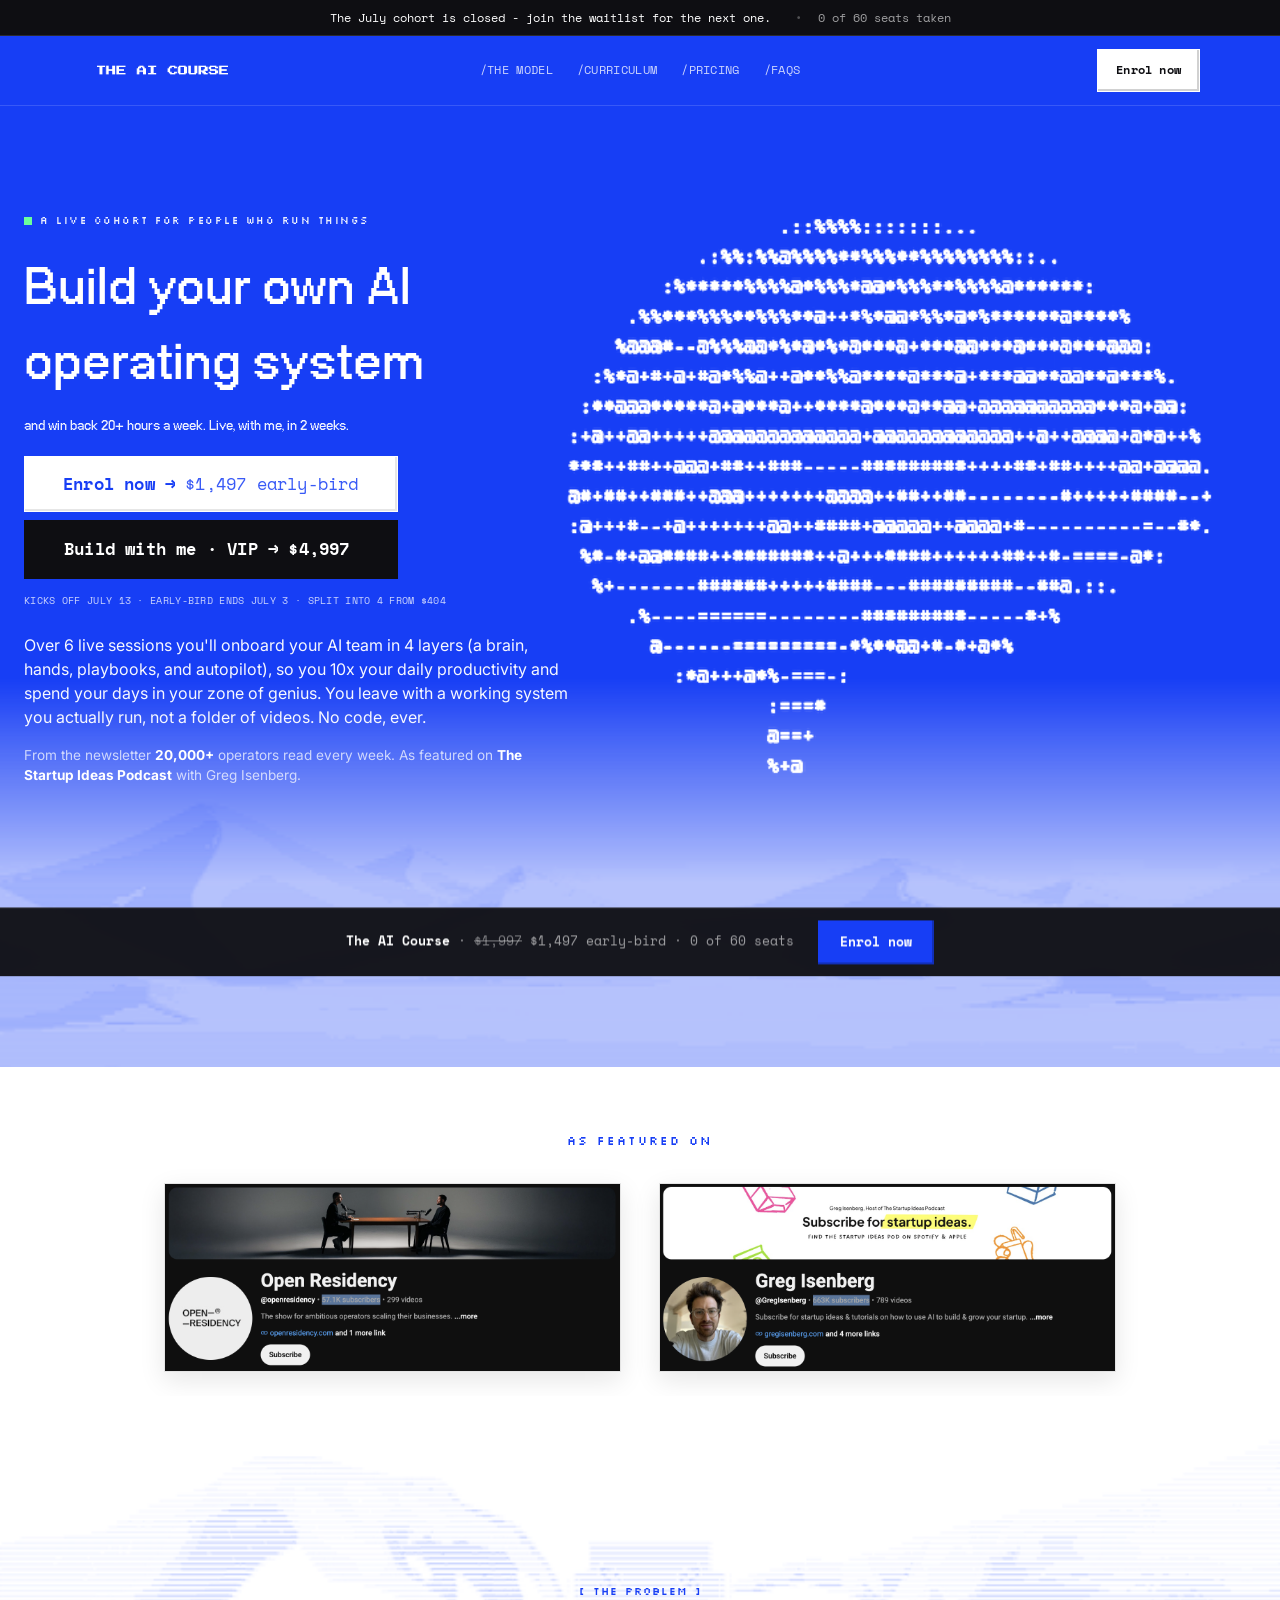
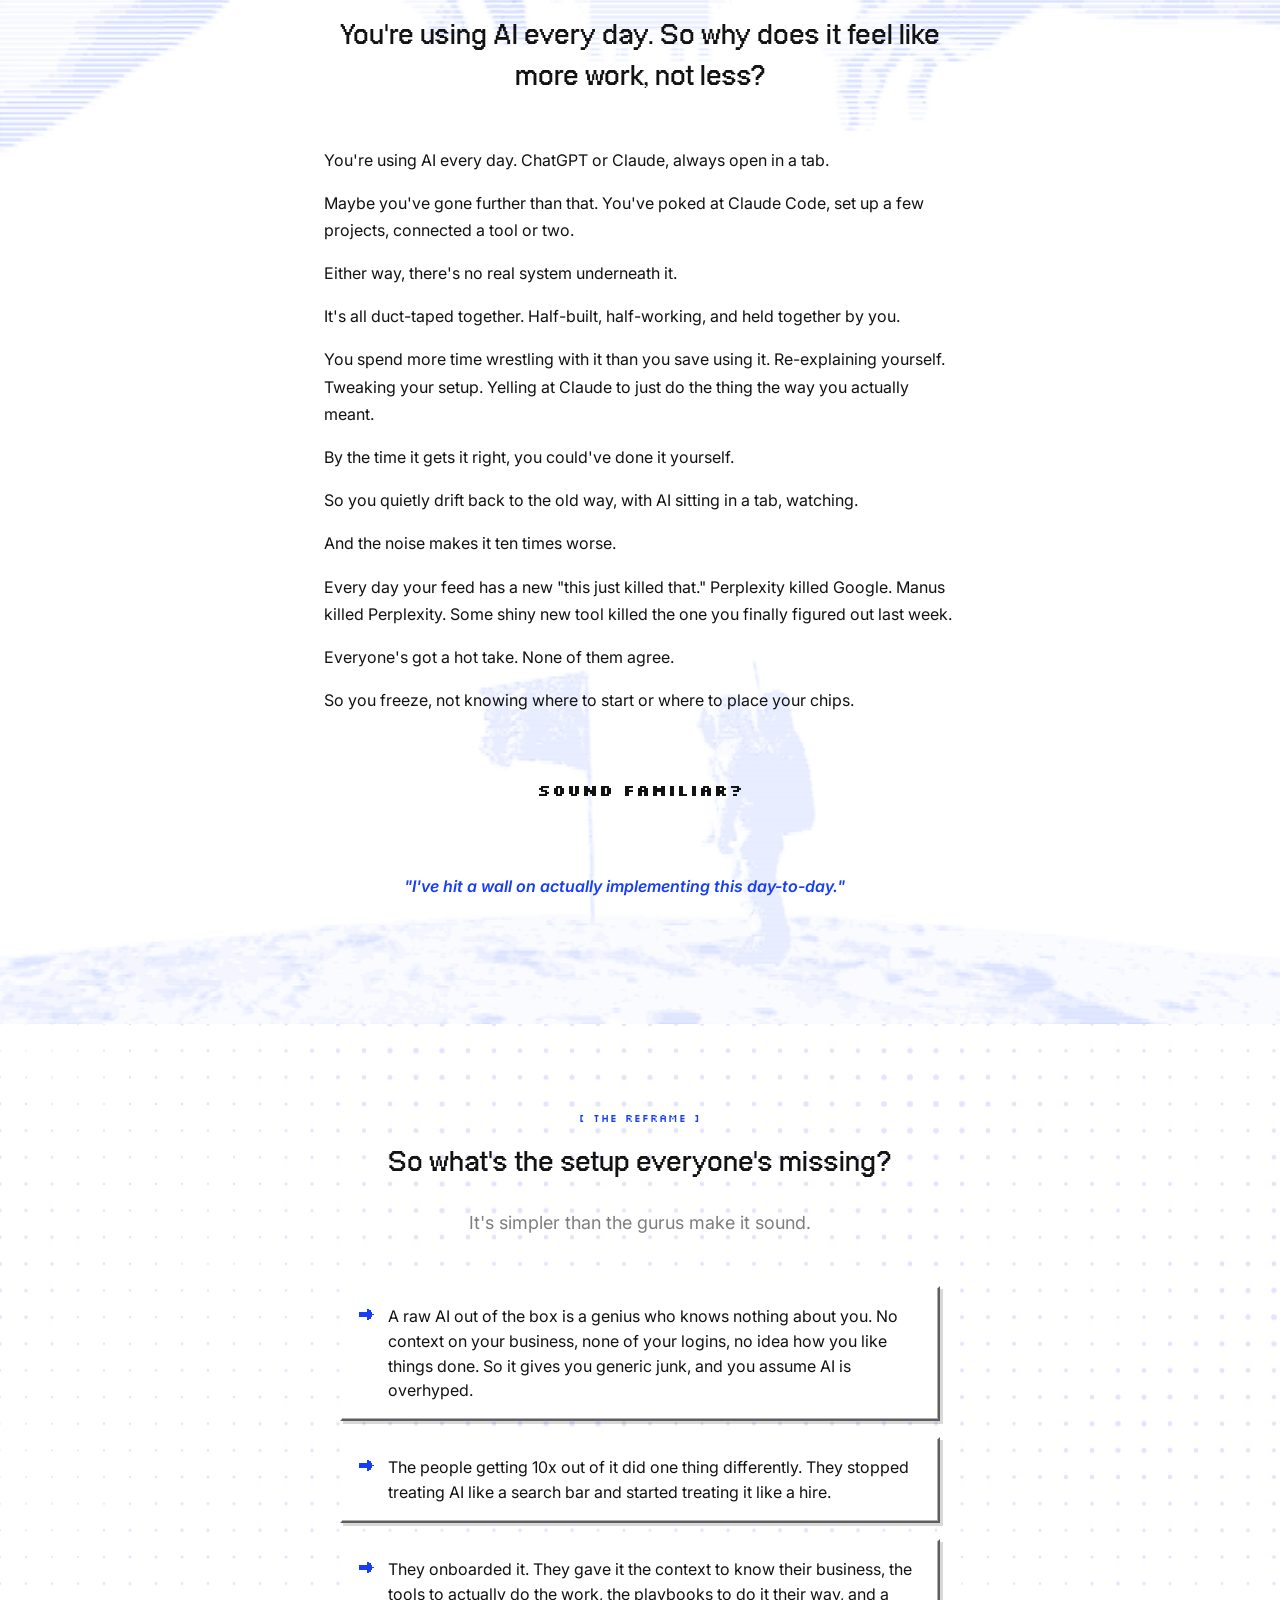
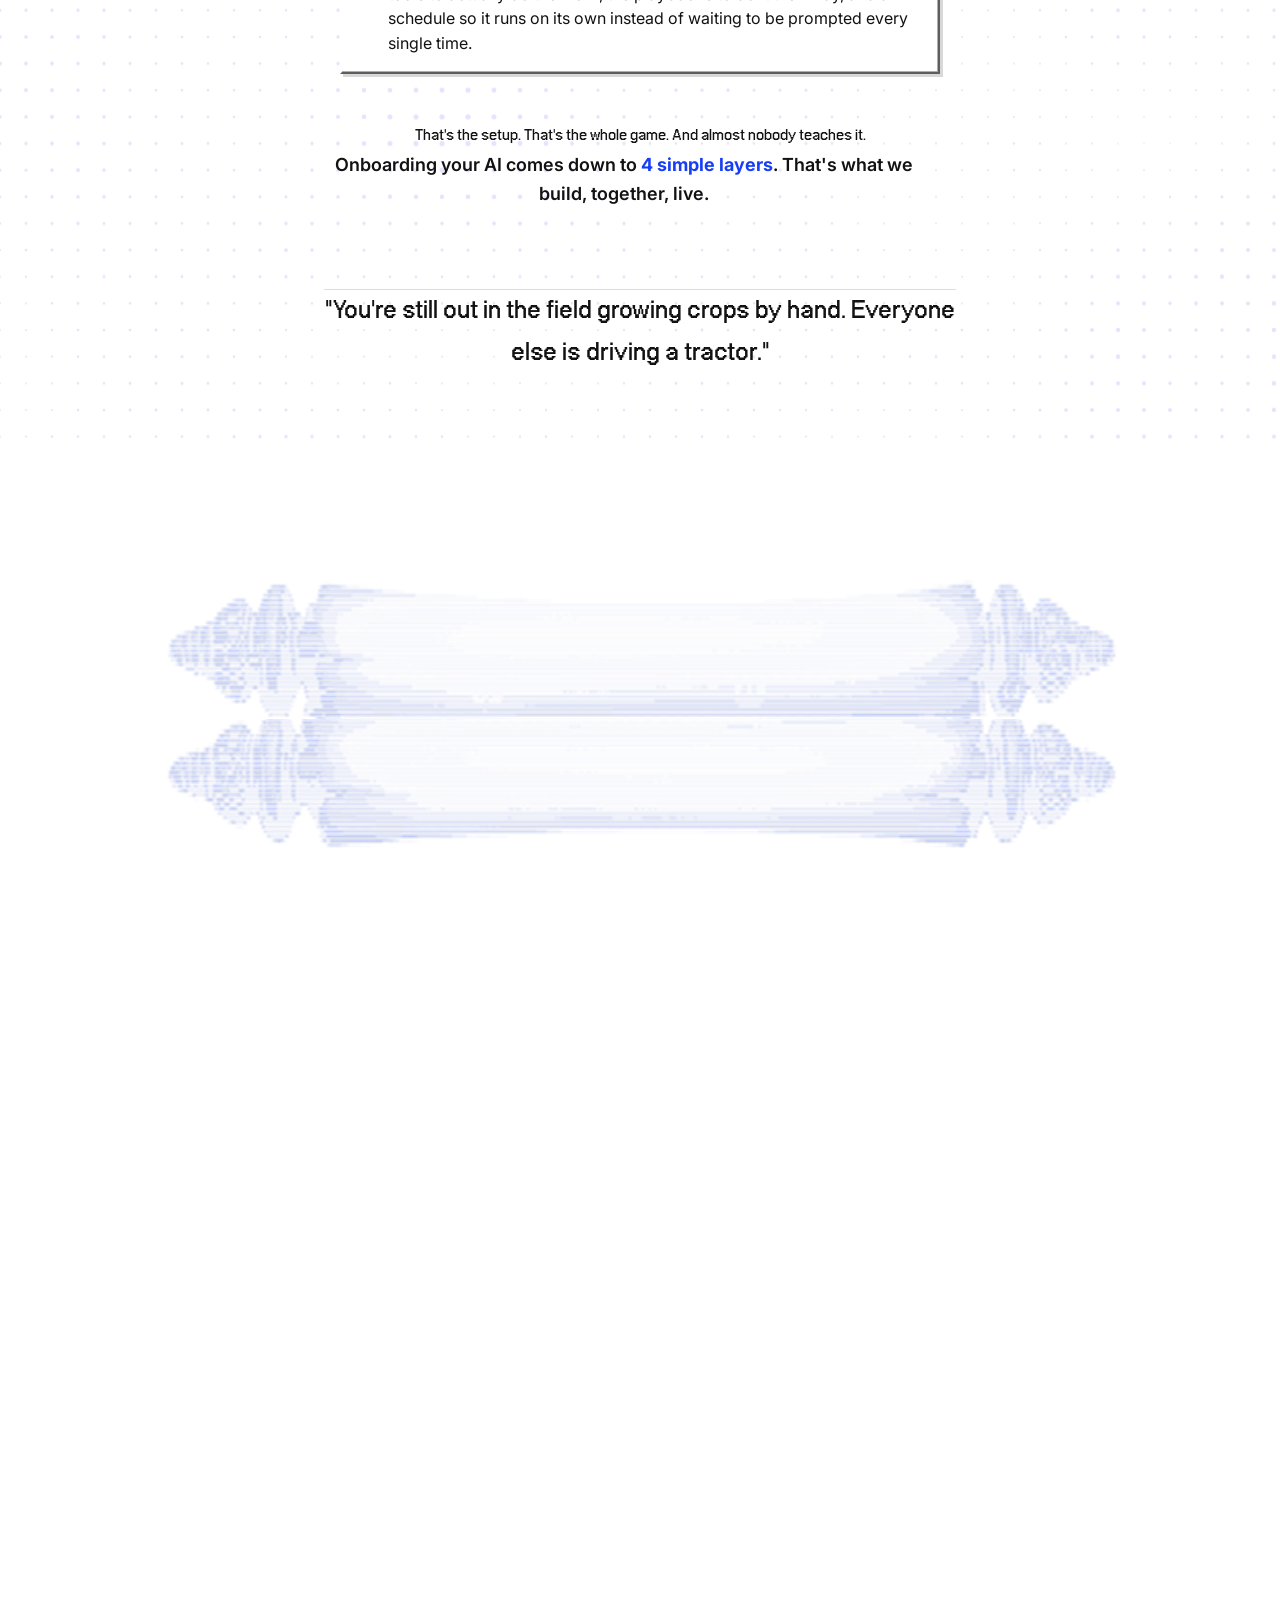
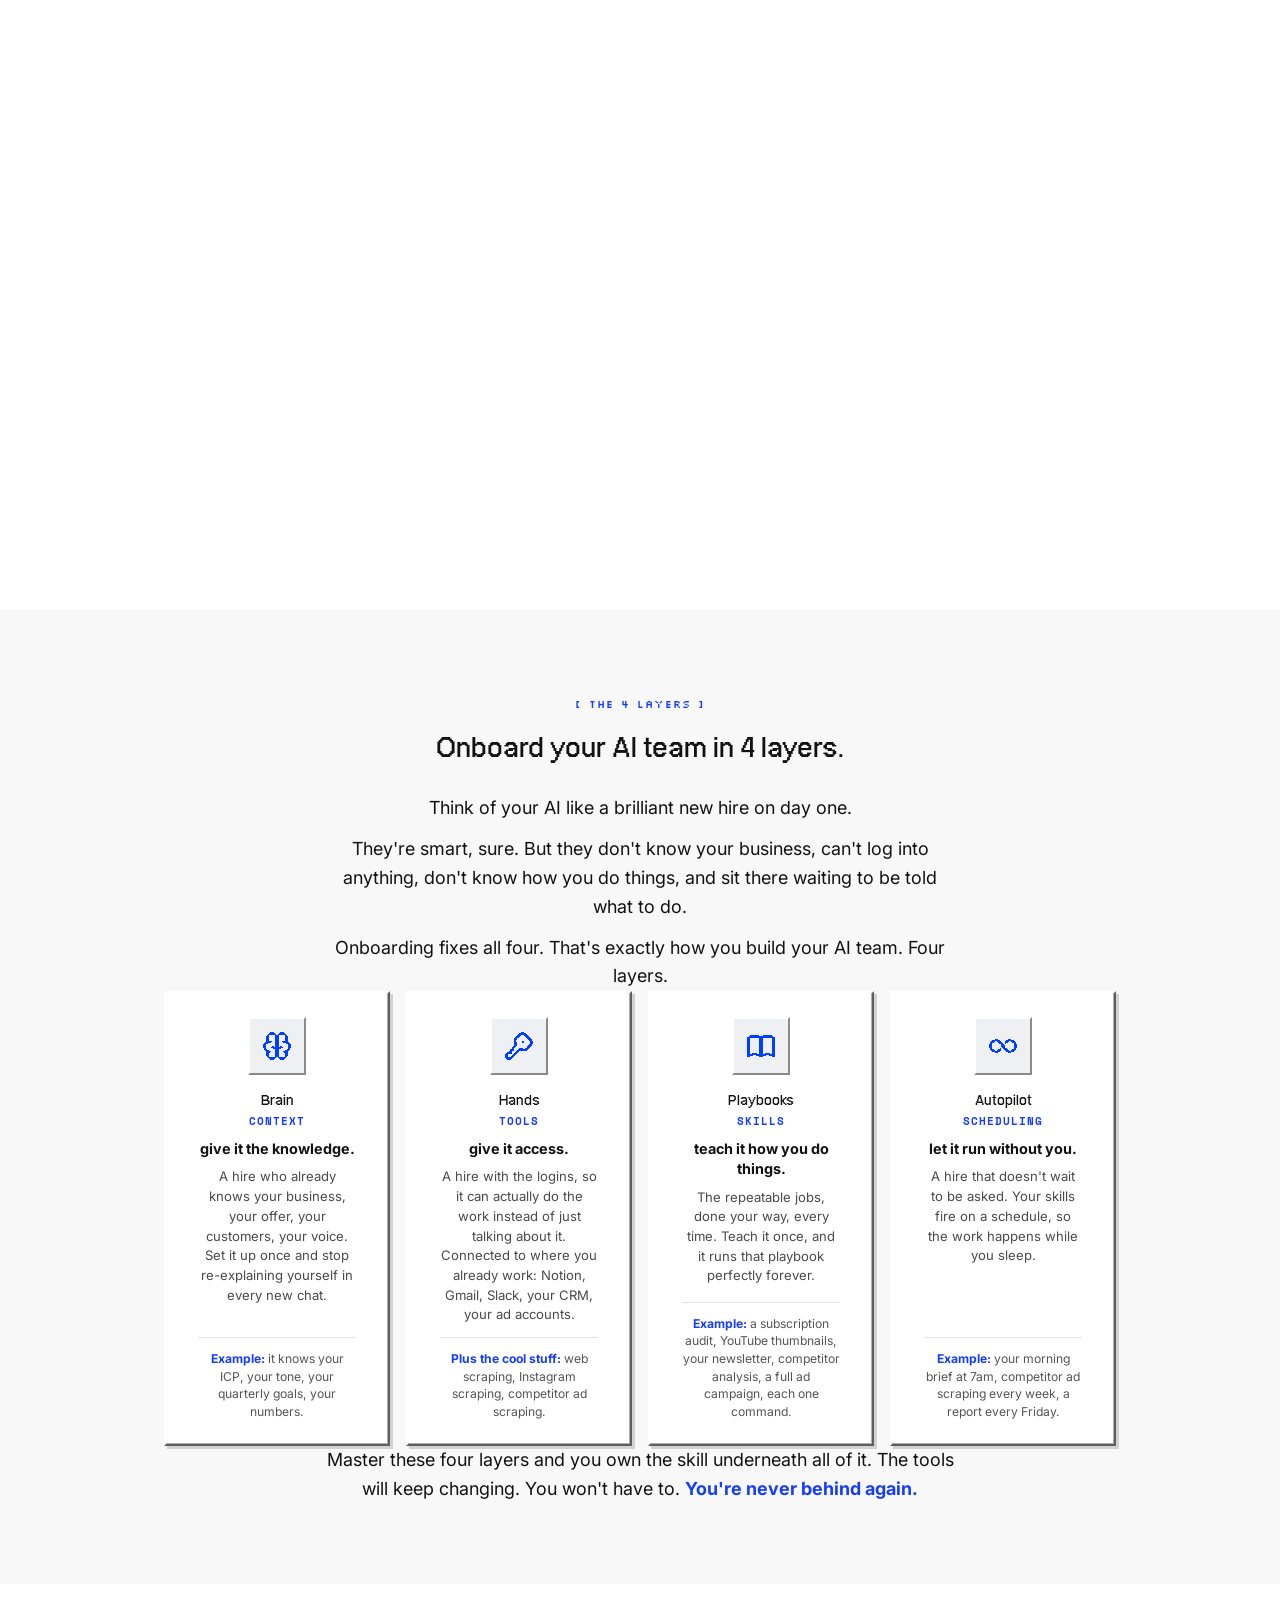
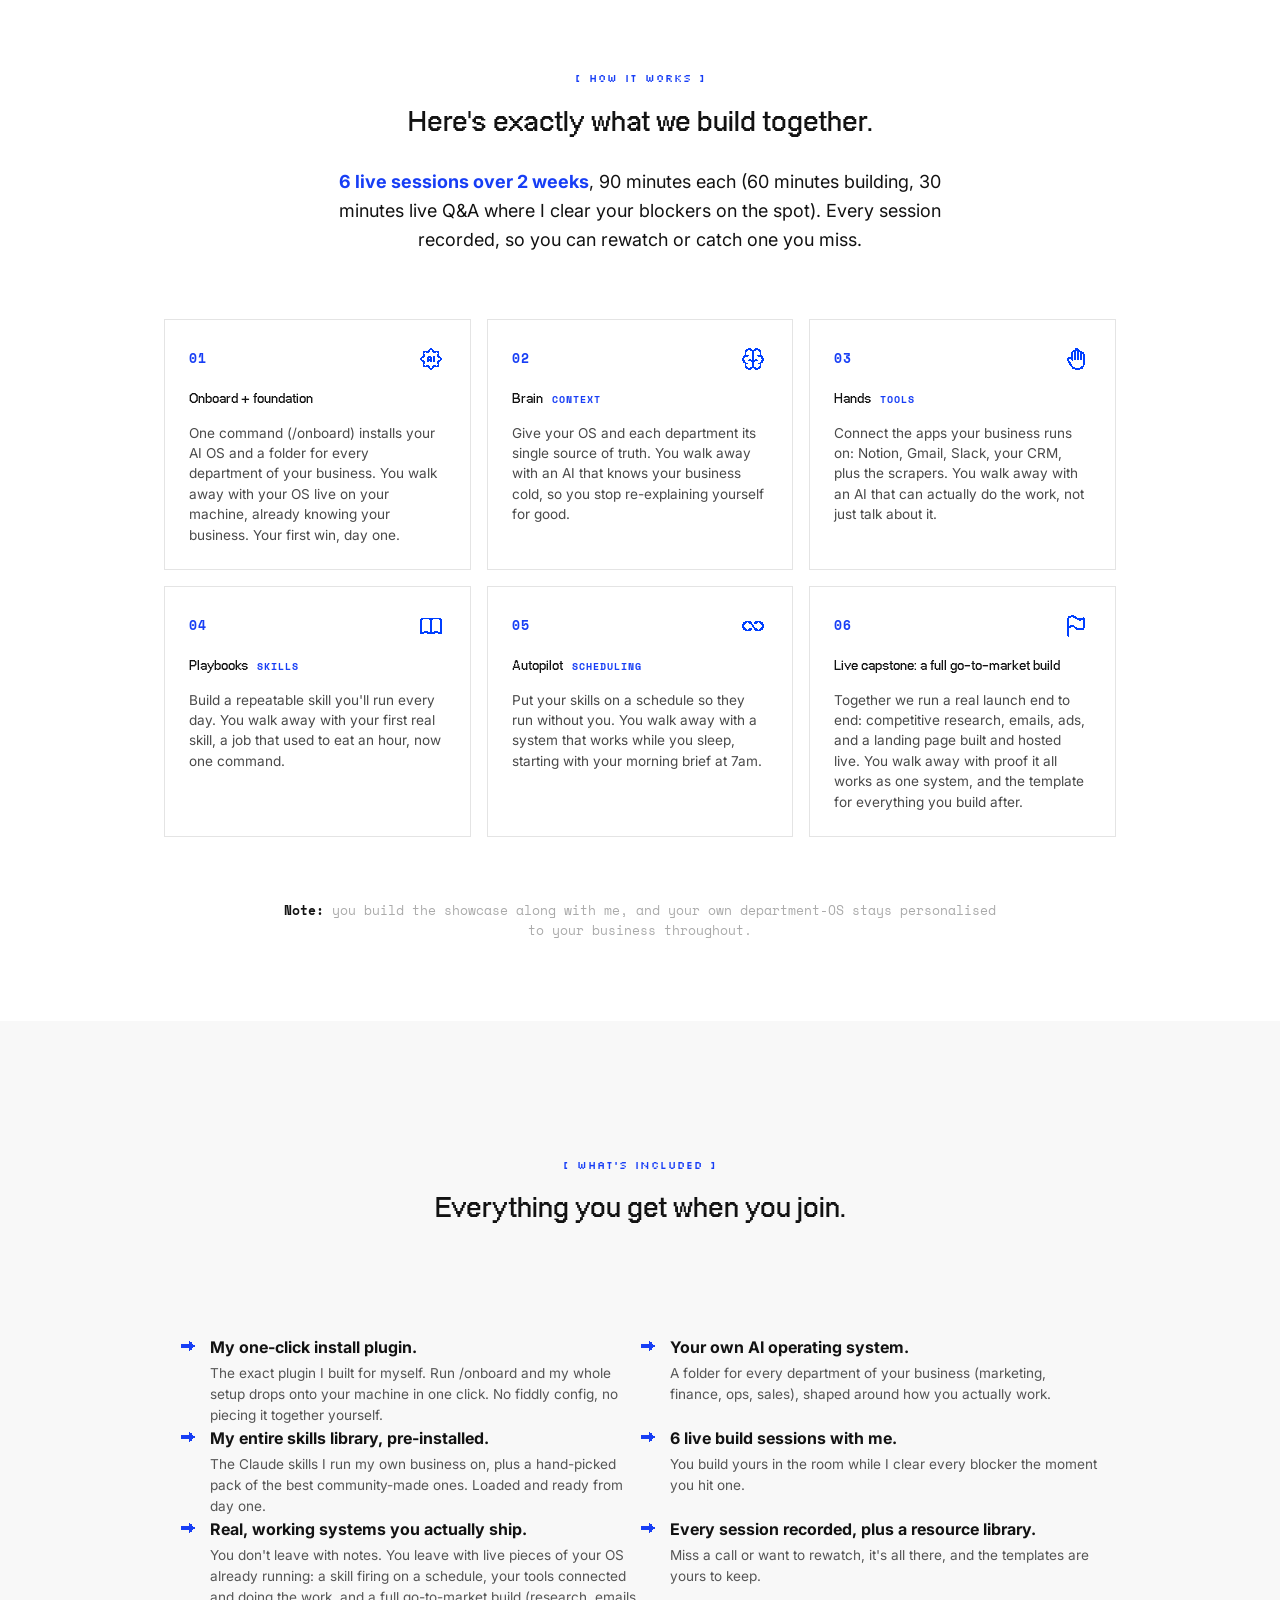
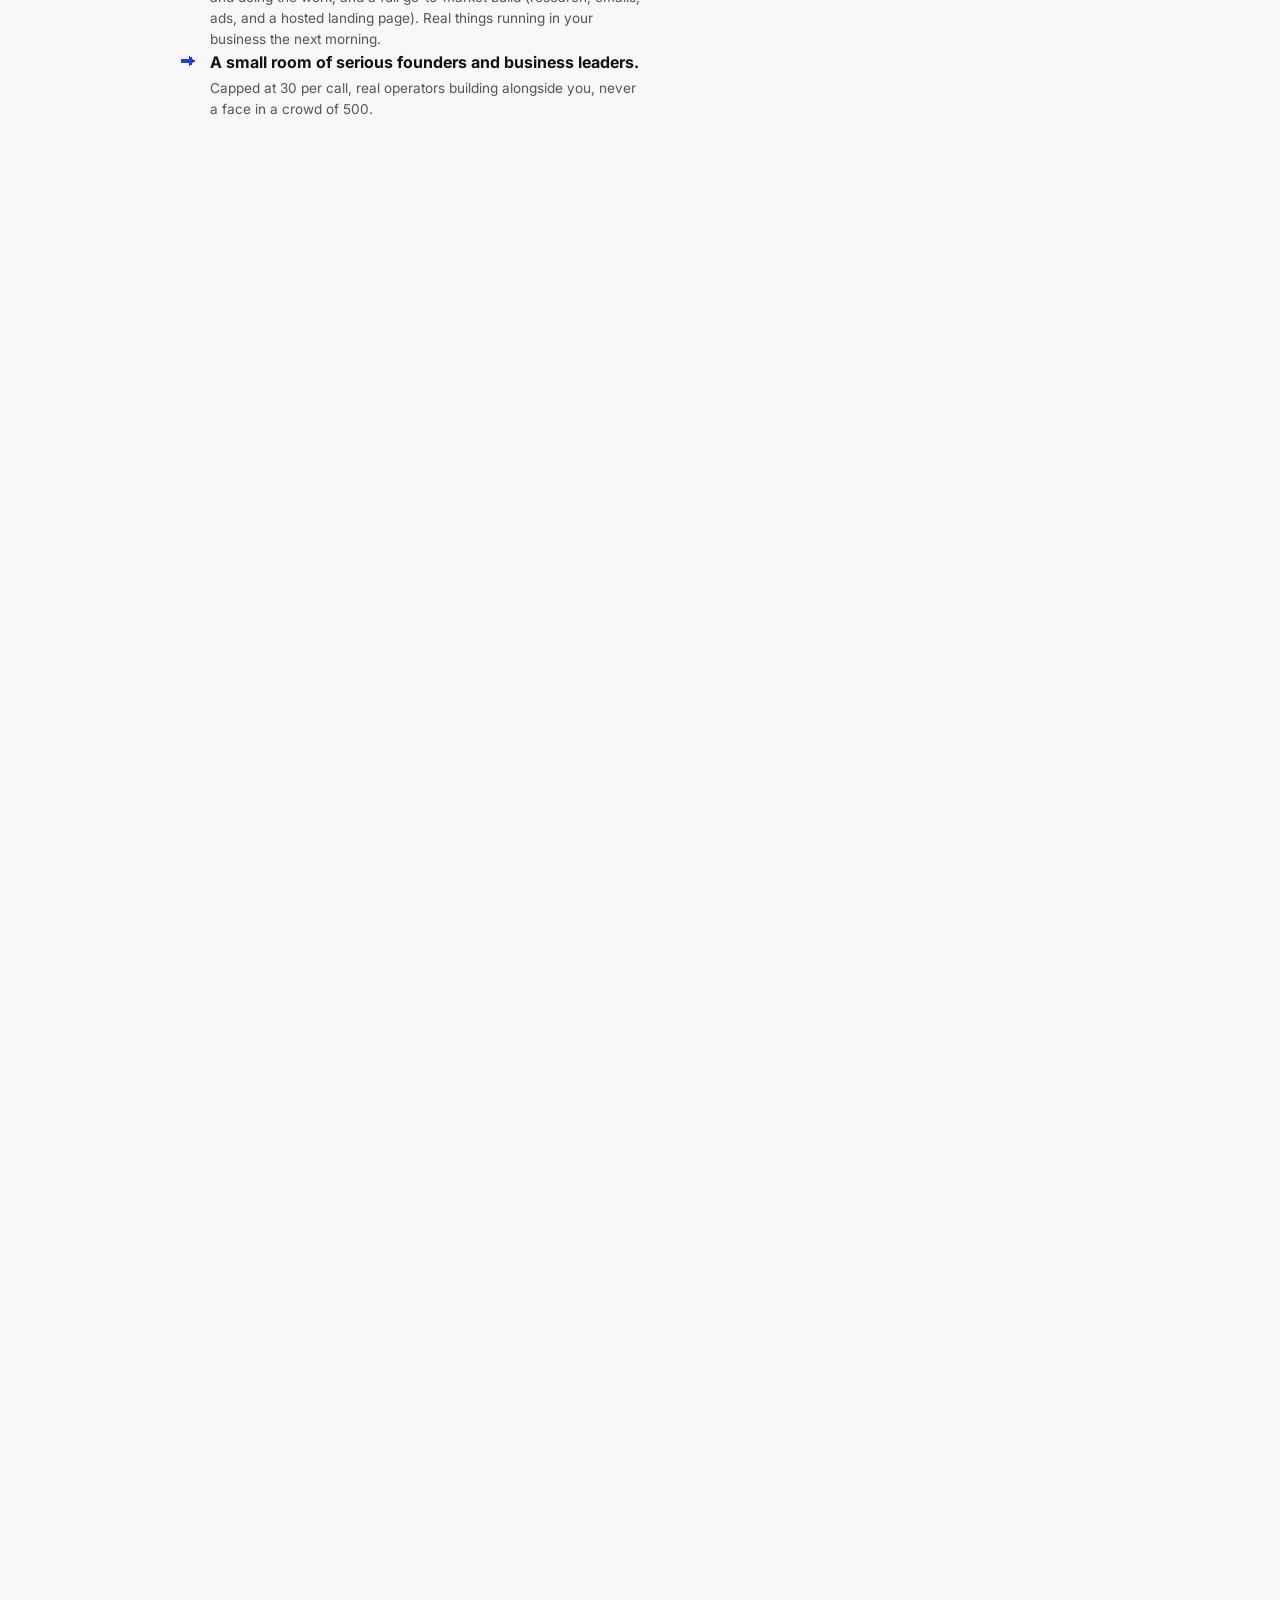
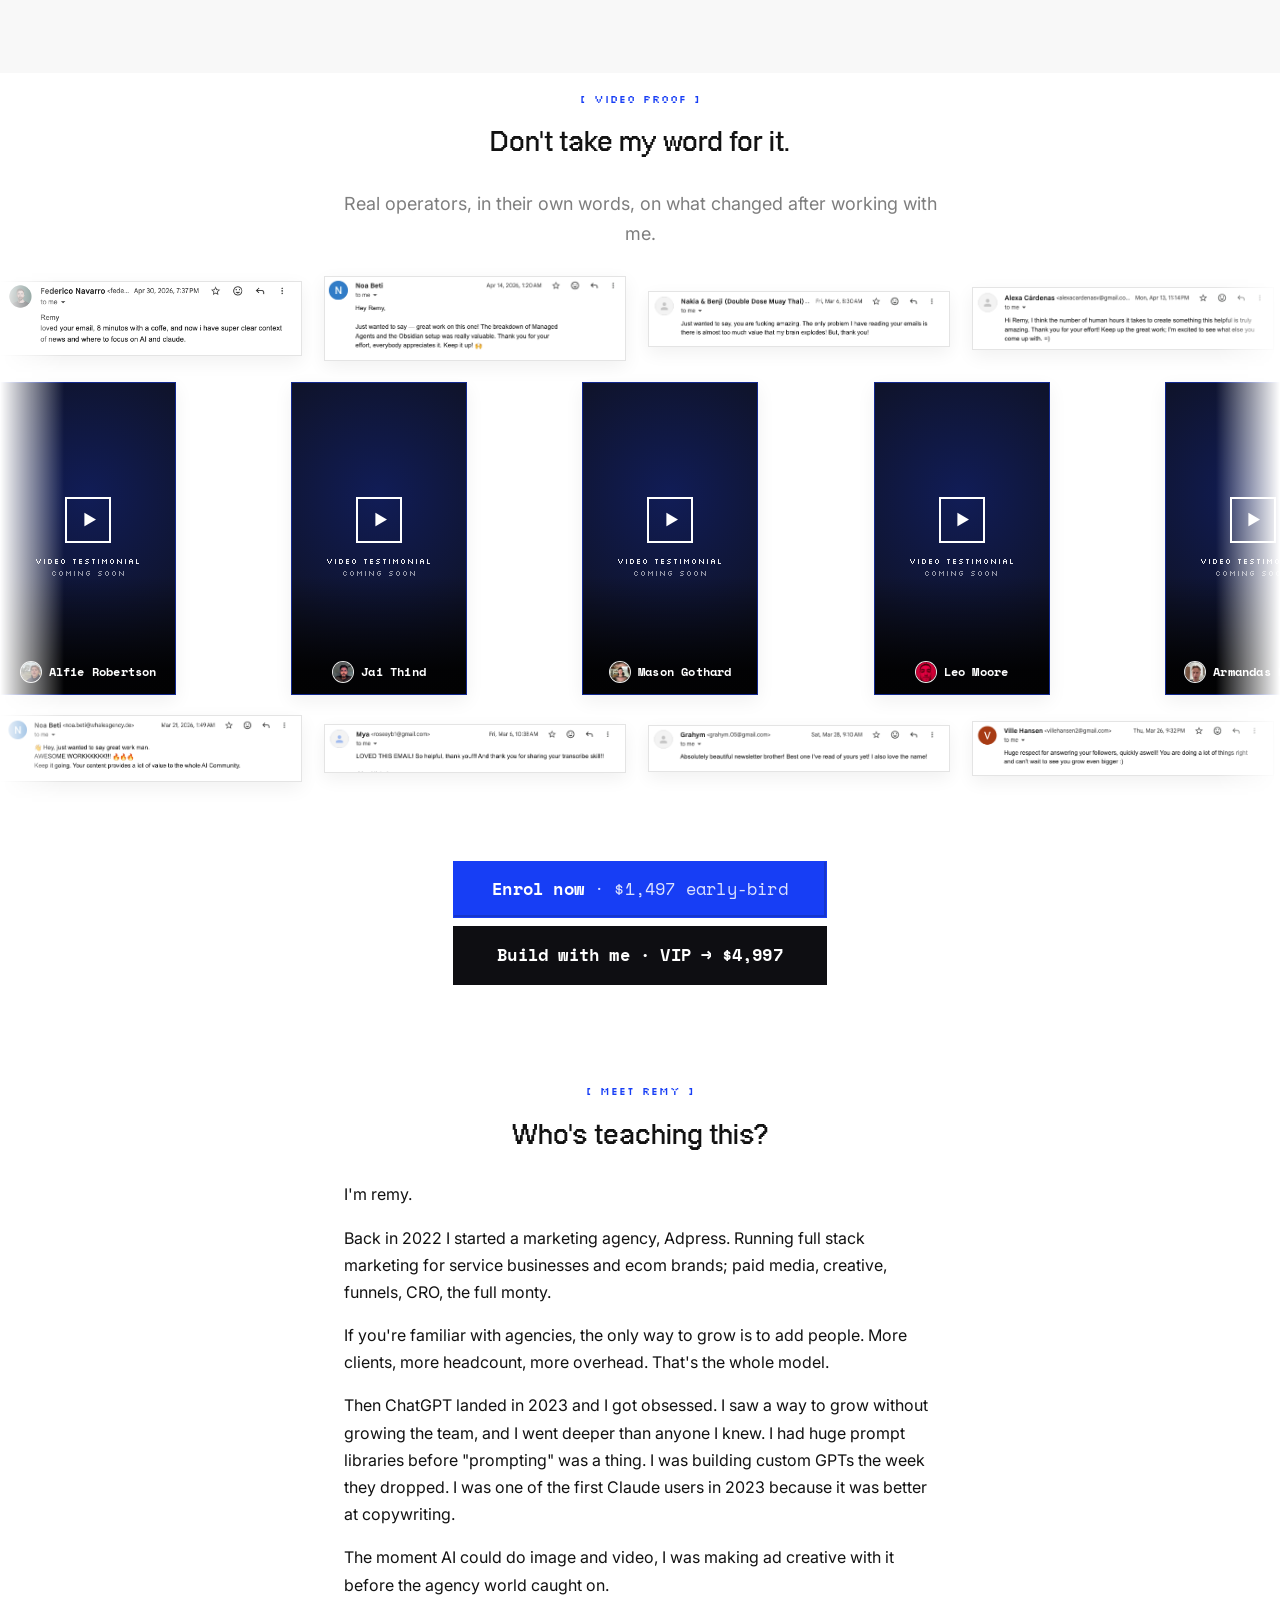
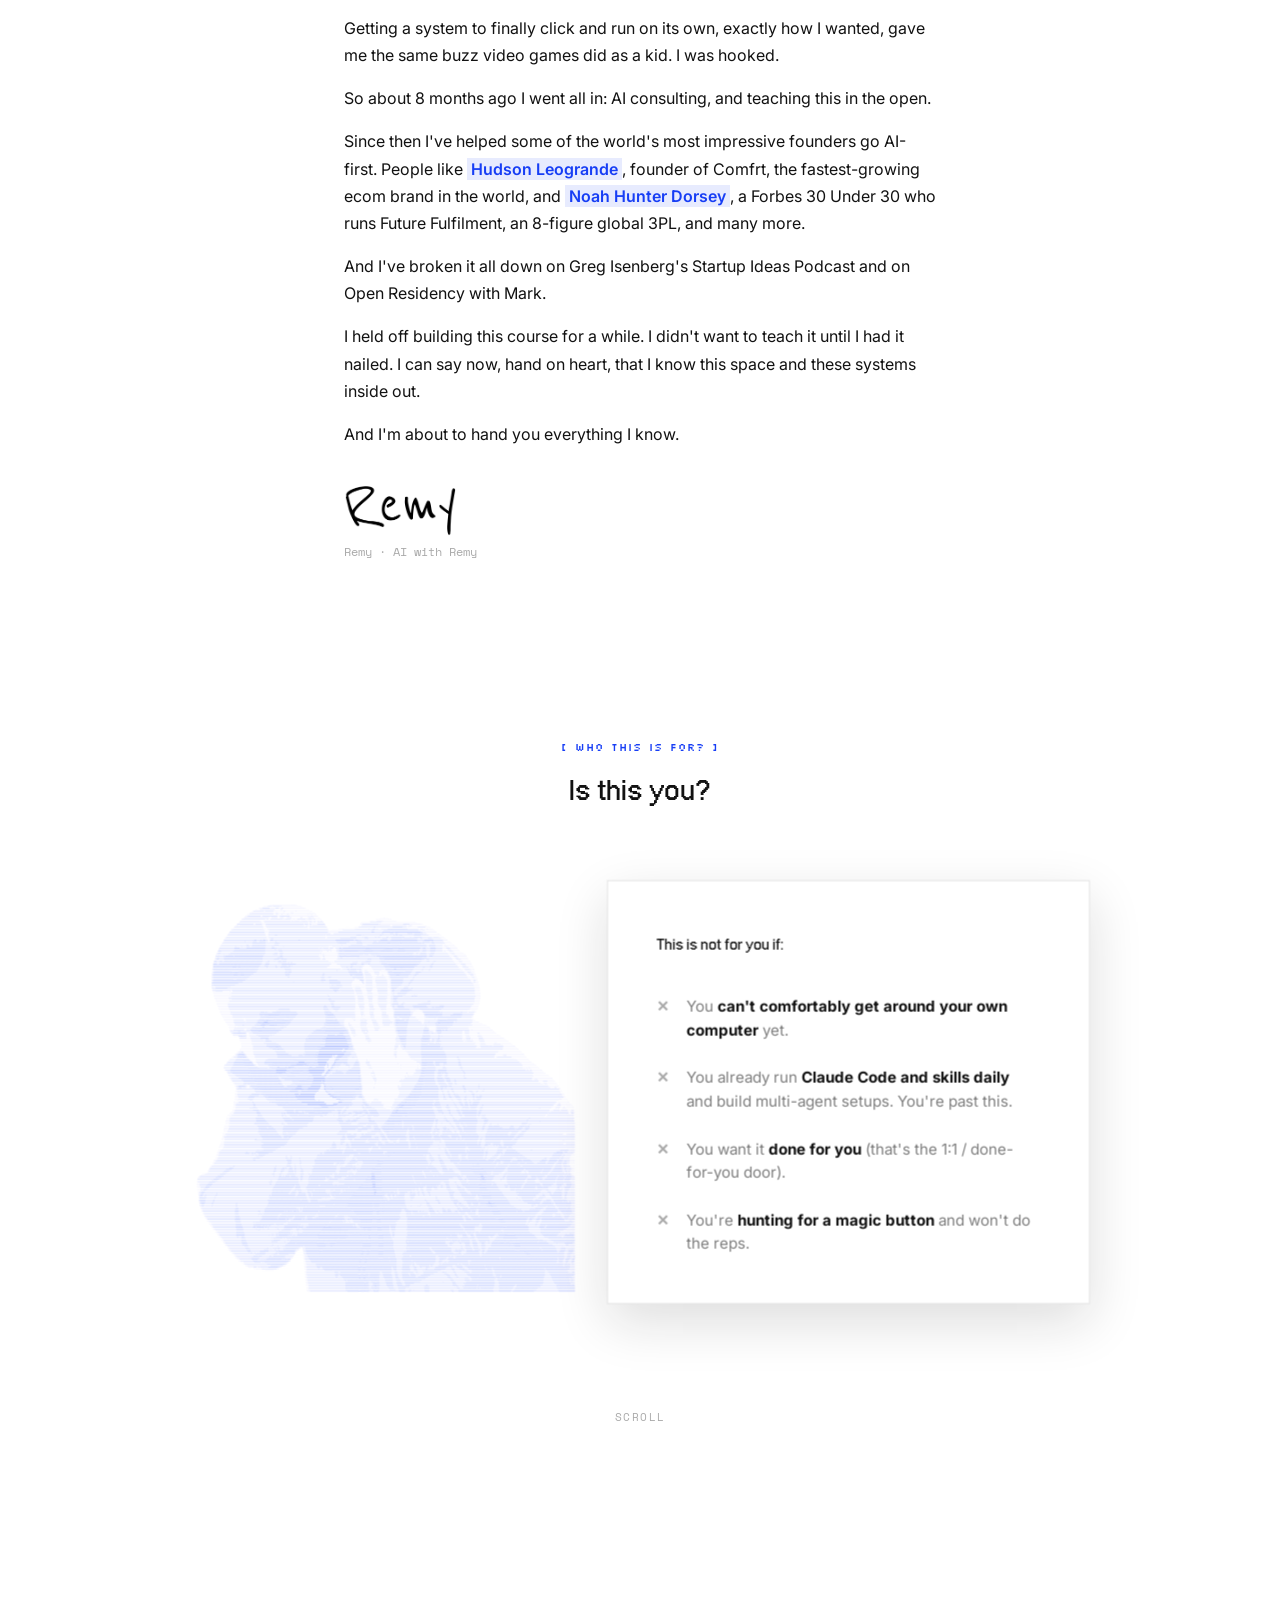
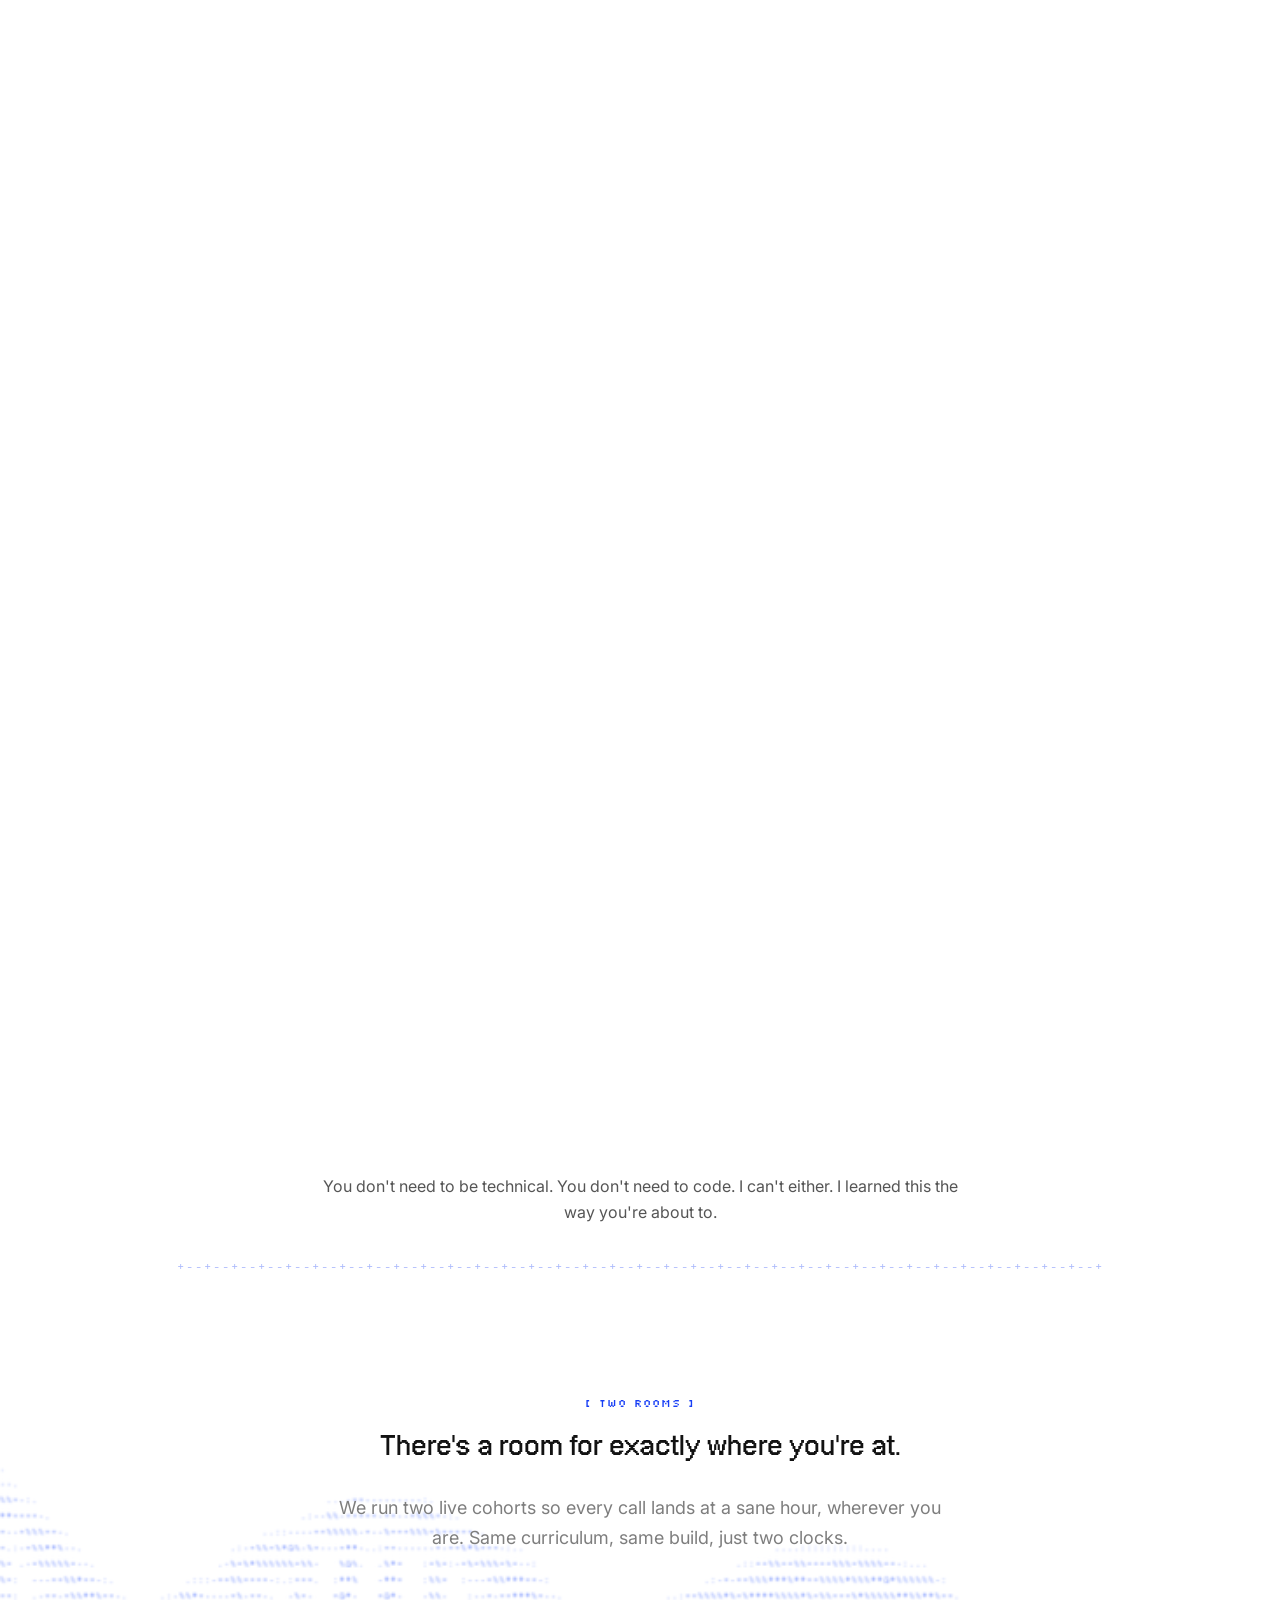
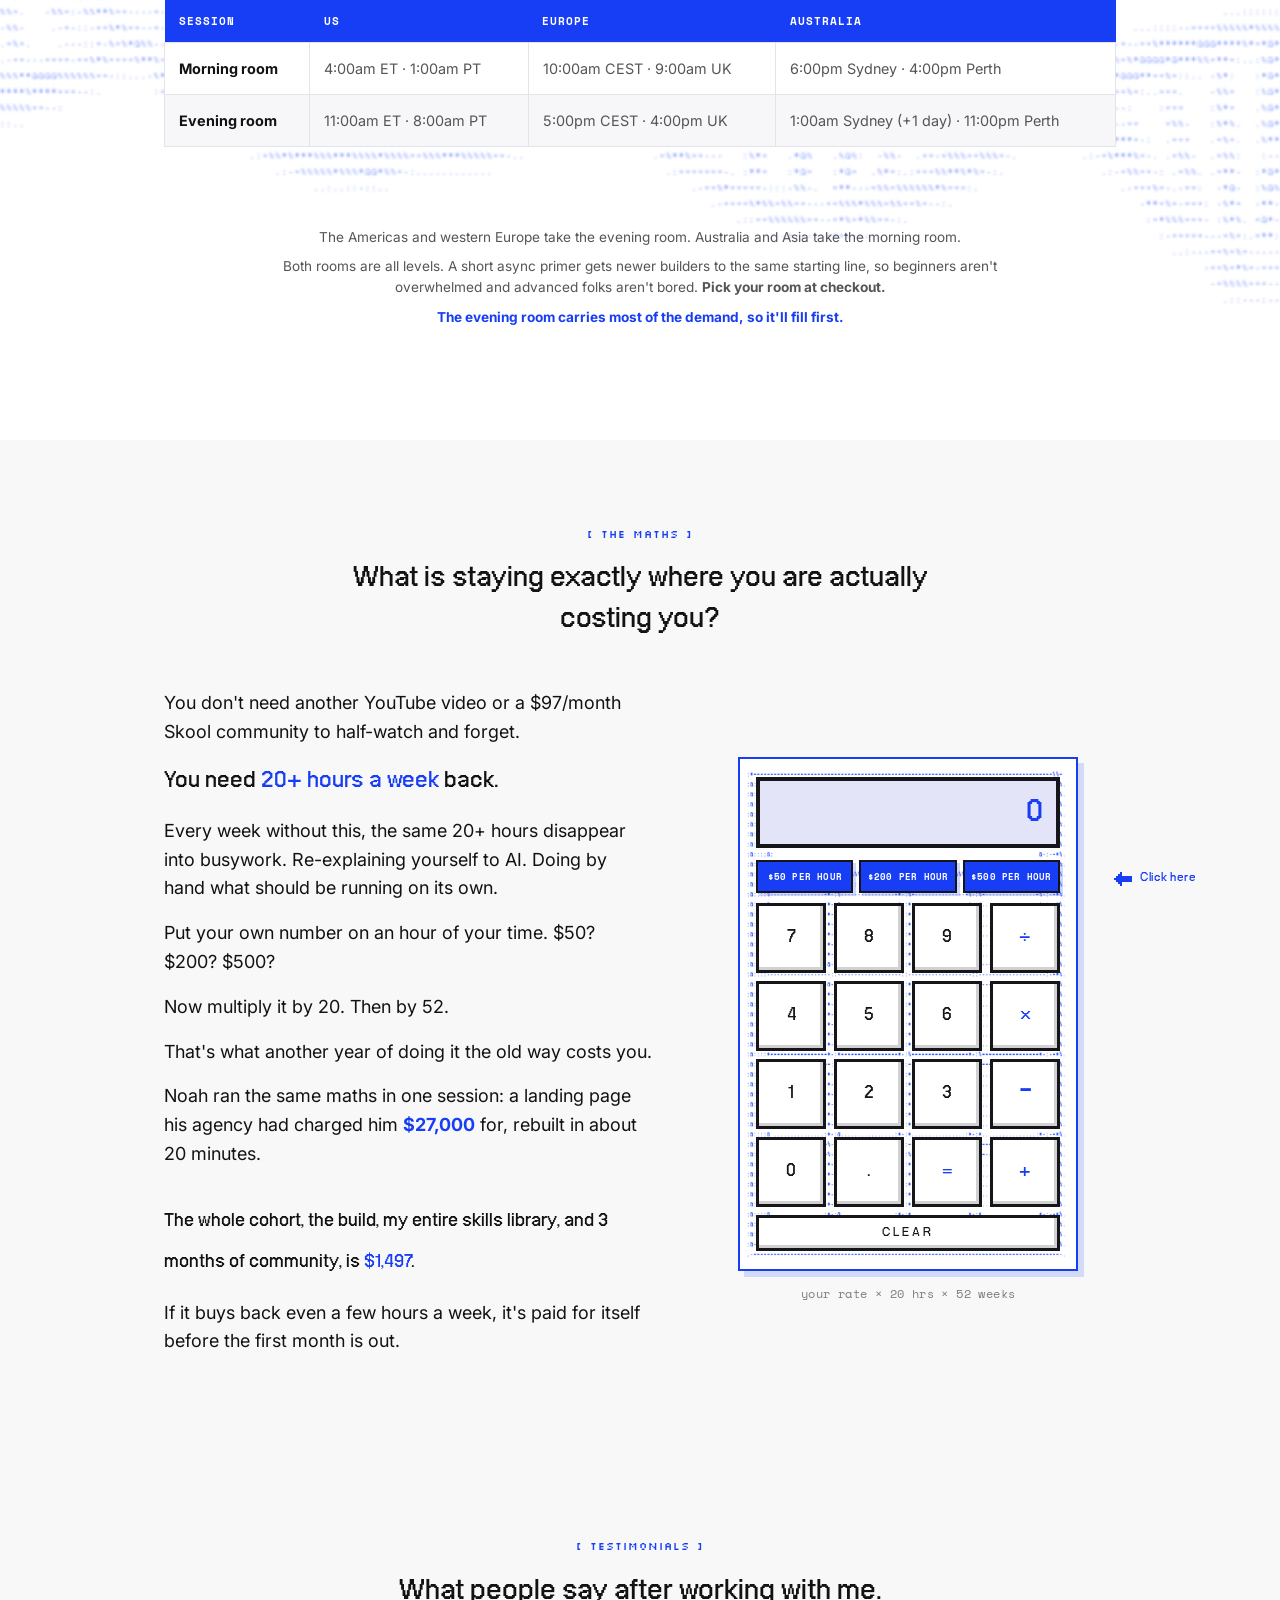
==== commit a51e7d8c: "Video testimonials on Cloudinary CDN + white low-def brain placeholder - Testimonials now served fro" ====
--- a/index.html
+++ b/index.html
@@ -12,7 +12,7 @@
   <title>The AI Course - live cohort with Remy</title>
 
   <link rel="icon" href="assets/gif/course-favicon.gif">
-  <link rel="preload" as="image" href="assets/brain/brain_hi_poster.webp" fetchpriority="high">
+  <link rel="preload" as="image" href="assets/brain/brain_lo_white.webp" fetchpriority="high">
   <link rel="preload" as="font" type="font/woff2" href="assets/fonts/ppneuebit-bold.woff2" crossorigin>
 
   <link rel="preconnect" href="https://fonts.googleapis.com">
@@ -21,6 +21,17 @@
 
   <link rel="stylesheet" href="styles.css">
   <link rel="stylesheet" href="the-ai-course.css">
+
+  <!-- ============================================================
+       VIDEO CMS (Cloudinary)
+       Set `cloud` to your Cloudinary cloud name to serve the testimonial
+       videos from the CDN (so they load reliably for anyone who clones the
+       repo, and the repo stays light). Leave it "" to use the local files
+       in assets/videos/. Full setup + upload steps: docs/VIDEO-CMS.md
+       ============================================================ -->
+  <script>
+    window.TAC_CLOUDINARY = { cloud: "dufuwl2hx", folder: "tac/testimonials", transform: "q_auto" };
+  </script>
 </head>
 <body class="tac-page">
 
@@ -67,7 +78,7 @@
         </div>
         <div class="tac-hero__brain" aria-hidden="true">
           <div class="brainfx" id="heroBrain">
-            <video class="spin spin--hi" id="heroBrainHi" loop muted playsinline preload="none" poster="assets/brain/brain_hi_poster.webp">
+            <video class="spin spin--hi" id="heroBrainHi" loop muted playsinline preload="none" poster="assets/brain/brain_lo_white.webp">
               <source src="assets/brain/brain_hi.webm" type="video/webm">
               <source src="assets/brain/brain_hi.mov" type="video/quicktime">
             </video>
@@ -319,7 +330,7 @@
     </div>
     <div class="tac-wol__stage" aria-label="testimonials from readers and students">
       <div class="tac-wol-row tac-wol-row--right"><div class="tac-wol-track"><figure class="tac-wol-card tac-wol-card--img"><img decoding="async" src="assets/images/reviews/01-poppi.webp" alt="a reader on AI with Remy" loading="lazy"></figure><figure class="tac-wol-card tac-wol-card--img"><img decoding="async" src="assets/images/reviews/03-charlie-f.webp" alt="a reader on AI with Remy" loading="lazy"></figure><figure class="tac-wol-card tac-wol-card--img"><img decoding="async" src="assets/images/reviews/05-noa-1.webp" alt="a reader on AI with Remy" loading="lazy"></figure><figure class="tac-wol-card tac-wol-card--img"><img decoding="async" src="assets/images/reviews/07-mya.webp" alt="a reader on AI with Remy" loading="lazy"></figure><figure class="tac-wol-card tac-wol-card--img"><img decoding="async" src="assets/images/reviews/09-grahym.webp" alt="a reader on AI with Remy" loading="lazy"></figure><figure class="tac-wol-card tac-wol-card--img"><img decoding="async" src="assets/images/reviews/11-ville.webp" alt="a reader on AI with Remy" loading="lazy"></figure><figure class="tac-wol-card tac-wol-card--img"><img decoding="async" src="assets/images/reviews/13-jackson.webp" alt="a reader on AI with Remy" loading="lazy"></figure><figure class="tac-wol-card tac-wol-card--img"><img decoding="async" src="assets/images/reviews/15-tbh.webp" alt="a reader on AI with Remy" loading="lazy"></figure><figure class="tac-wol-card tac-wol-card--img"><img decoding="async" src="assets/images/reviews/17-brad.webp" alt="a reader on AI with Remy" loading="lazy"></figure><figure class="tac-wol-card tac-wol-card--img"><img decoding="async" src="assets/images/reviews/19-craig.webp" alt="a reader on AI with Remy" loading="lazy"></figure><figure class="tac-wol-card tac-wol-card--img"><img decoding="async" src="assets/images/reviews/21-chris.webp" alt="a reader on AI with Remy" loading="lazy"></figure><figure class="tac-wol-card tac-wol-card--img" aria-hidden="true" tabindex="-1"><img decoding="async" src="assets/images/reviews/01-poppi.webp" alt="a reader on AI with Remy" loading="lazy"></figure><figure class="tac-wol-card tac-wol-card--img" aria-hidden="true" tabindex="-1"><img decoding="async" src="assets/images/reviews/03-charlie-f.webp" alt="a reader on AI with Remy" loading="lazy"></figure><figure class="tac-wol-card tac-wol-card--img" aria-hidden="true" tabindex="-1"><img decoding="async" src="assets/images/reviews/05-noa-1.webp" alt="a reader on AI with Remy" loading="lazy"></figure><figure class="tac-wol-card tac-wol-card--img" aria-hidden="true" tabindex="-1"><img decoding="async" src="assets/images/reviews/07-mya.webp" alt="a reader on AI with Remy" loading="lazy"></figure><figure class="tac-wol-card tac-wol-card--img" aria-hidden="true" tabindex="-1"><img decoding="async" src="assets/images/reviews/09-grahym.webp" alt="a reader on AI with Remy" loading="lazy"></figure><figure class="tac-wol-card tac-wol-card--img" aria-hidden="true" tabindex="-1"><img decoding="async" src="assets/images/reviews/11-ville.webp" alt="a reader on AI with Remy" loading="lazy"></figure><figure class="tac-wol-card tac-wol-card--img" aria-hidden="true" tabindex="-1"><img decoding="async" src="assets/images/reviews/13-jackson.webp" alt="a reader on AI with Remy" loading="lazy"></figure><figure class="tac-wol-card tac-wol-card--img" aria-hidden="true" tabindex="-1"><img decoding="async" src="assets/images/reviews/15-tbh.webp" alt="a reader on AI with Remy" loading="lazy"></figure><figure class="tac-wol-card tac-wol-card--img" aria-hidden="true" tabindex="-1"><img decoding="async" src="assets/images/reviews/17-brad.webp" alt="a reader on AI with Remy" loading="lazy"></figure><figure class="tac-wol-card tac-wol-card--img" aria-hidden="true" tabindex="-1"><img decoding="async" src="assets/images/reviews/19-craig.webp" alt="a reader on AI with Remy" loading="lazy"></figure><figure class="tac-wol-card tac-wol-card--img" aria-hidden="true" tabindex="-1"><img decoding="async" src="assets/images/reviews/21-chris.webp" alt="a reader on AI with Remy" loading="lazy"></figure></div></div>
-      <div class="tac-wol-row tac-wol-row--left"><div class="tac-wol-track"><figure class="tac-wol-card tac-wol-card--video" data-video data-slot="1"><video class="tac-wol-vid" muted loop playsinline preload="none"><source src="assets/videos/alfie.mp4" type="video/mp4"></video><figcaption class="tac-wol-vidph"><span class="tac-wol-play">&#9654;</span><span class="tac-wol-vidlabel">video testimonial<br><i>coming soon</i></span></figcaption><span class="tac-wol-spk" aria-hidden="true"></span><a class="tac-wol-cred" href="https://www.instagram.com/alfiegetshard/" target="_blank" rel="noopener"><span class="tac-wol-cred__in"><img decoding="async" class="tac-wol-cred__pic" src="assets/images/creators/alfie.jpg" alt="" loading="lazy" width="22" height="22"><span>Alfie Robertson</span></span></a></figure><figure class="tac-wol-card tac-wol-card--video" data-video data-slot="2"><video class="tac-wol-vid" muted loop playsinline preload="none"><source src="assets/videos/jai.mp4" type="video/mp4"></video><figcaption class="tac-wol-vidph"><span class="tac-wol-play">&#9654;</span><span class="tac-wol-vidlabel">video testimonial<br><i>coming soon</i></span></figcaption><span class="tac-wol-spk" aria-hidden="true"></span><a class="tac-wol-cred" href="https://www.linkedin.com/in/jaithind/" target="_blank" rel="noopener"><span class="tac-wol-cred__in"><img decoding="async" class="tac-wol-cred__pic" src="assets/images/creators/jai.jpg" alt="" loading="lazy" width="22" height="22"><span>Jai Thind</span></span></a></figure><figure class="tac-wol-card tac-wol-card--video" data-video data-slot="3"><video class="tac-wol-vid" muted loop playsinline preload="none"><source src="assets/videos/mason-g.mp4" type="video/mp4"></video><figcaption class="tac-wol-vidph"><span class="tac-wol-play">&#9654;</span><span class="tac-wol-vidlabel">video testimonial<br><i>coming soon</i></span></figcaption><span class="tac-wol-spk" aria-hidden="true"></span><a class="tac-wol-cred" href="https://www.instagram.com/masongothard/" target="_blank" rel="noopener"><span class="tac-wol-cred__in"><img decoding="async" class="tac-wol-cred__pic" src="assets/images/creators/mason-g.jpg" alt="" loading="lazy" width="22" height="22"><span>Mason Gothard</span></span></a></figure><figure class="tac-wol-card tac-wol-card--video" data-video data-slot="4"><video class="tac-wol-vid" muted loop playsinline preload="none"><source src="assets/videos/leo-moore.mp4" type="video/mp4"></video><figcaption class="tac-wol-vidph"><span class="tac-wol-play">&#9654;</span><span class="tac-wol-vidlabel">video testimonial<br><i>coming soon</i></span></figcaption><span class="tac-wol-spk" aria-hidden="true"></span><a class="tac-wol-cred" href="https://www.instagram.com/leoxmoore/" target="_blank" rel="noopener"><span class="tac-wol-cred__in"><img decoding="async" class="tac-wol-cred__pic" src="assets/images/creators/leo-moore.jpg" alt="" loading="lazy" width="22" height="22"><span>Leo Moore</span></span></a></figure><figure class="tac-wol-card tac-wol-card--video" data-video data-slot="5"><video class="tac-wol-vid" muted loop playsinline preload="none"><source src="assets/videos/armandas.mp4" type="video/mp4"></video><figcaption class="tac-wol-vidph"><span class="tac-wol-play">&#9654;</span><span class="tac-wol-vidlabel">video testimonial<br><i>coming soon</i></span></figcaption><span class="tac-wol-spk" aria-hidden="true"></span><a class="tac-wol-cred" href="https://www.instagram.com/armandas.puckus/" target="_blank" rel="noopener"><span class="tac-wol-cred__in"><img decoding="async" class="tac-wol-cred__pic" src="assets/images/creators/armandas.jpg" alt="" loading="lazy" width="22" height="22"><span>Armandas Puckus</span></span></a></figure><figure class="tac-wol-card tac-wol-card--video" data-video data-slot="6"><video class="tac-wol-vid" muted loop playsinline preload="none"><source src="assets/videos/adrian.mp4" type="video/mp4"></video><figcaption class="tac-wol-vidph"><span class="tac-wol-play">&#9654;</span><span class="tac-wol-vidlabel">video testimonial<br><i>coming soon</i></span></figcaption><span class="tac-wol-spk" aria-hidden="true"></span><a class="tac-wol-cred" href="https://www.instagram.com/tollefsen.adrian/" target="_blank" rel="noopener"><span class="tac-wol-cred__in"><img decoding="async" class="tac-wol-cred__pic" src="assets/images/creators/adrian.jpg" alt="" loading="lazy" width="22" height="22"><span>Adrian Tollefsen</span></span></a></figure><figure class="tac-wol-card tac-wol-card--video" data-video data-slot="1" aria-hidden="true" tabindex="-1"><video class="tac-wol-vid" muted loop playsinline preload="none"></video><figcaption class="tac-wol-vidph"><span class="tac-wol-play">&#9654;</span><span class="tac-wol-vidlabel">video testimonial<br><i>coming soon</i></span></figcaption><span class="tac-wol-spk" aria-hidden="true"></span><a class="tac-wol-cred" href="https://www.instagram.com/alfiegetshard/" target="_blank" rel="noopener"><span class="tac-wol-cred__in"><img decoding="async" class="tac-wol-cred__pic" src="assets/images/creators/alfie.jpg" alt="" loading="lazy" width="22" height="22"><span>Alfie Robertson</span></span></a></figure><figure class="tac-wol-card tac-wol-card--video" data-video data-slot="2" aria-hidden="true" tabindex="-1"><video class="tac-wol-vid" muted loop playsinline preload="none"></video><figcaption class="tac-wol-vidph"><span class="tac-wol-play">&#9654;</span><span class="tac-wol-vidlabel">video testimonial<br><i>coming soon</i></span></figcaption><span class="tac-wol-spk" aria-hidden="true"></span><a class="tac-wol-cred" href="https://www.linkedin.com/in/jaithind/" target="_blank" rel="noopener"><span class="tac-wol-cred__in"><img decoding="async" class="tac-wol-cred__pic" src="assets/images/creators/jai.jpg" alt="" loading="lazy" width="22" height="22"><span>Jai Thind</span></span></a></figure><figure class="tac-wol-card tac-wol-card--video" data-video data-slot="3" aria-hidden="true" tabindex="-1"><video class="tac-wol-vid" muted loop playsinline preload="none"></video><figcaption class="tac-wol-vidph"><span class="tac-wol-play">&#9654;</span><span class="tac-wol-vidlabel">video testimonial<br><i>coming soon</i></span></figcaption><span class="tac-wol-spk" aria-hidden="true"></span><a class="tac-wol-cred" href="https://www.instagram.com/masongothard/" target="_blank" rel="noopener"><span class="tac-wol-cred__in"><img decoding="async" class="tac-wol-cred__pic" src="assets/images/creators/mason-g.jpg" alt="" loading="lazy" width="22" height="22"><span>Mason Gothard</span></span></a></figure><figure class="tac-wol-card tac-wol-card--video" data-video data-slot="4" aria-hidden="true" tabindex="-1"><video class="tac-wol-vid" muted loop playsinline preload="none"></video><figcaption class="tac-wol-vidph"><span class="tac-wol-play">&#9654;</span><span class="tac-wol-vidlabel">video testimonial<br><i>coming soon</i></span></figcaption><span class="tac-wol-spk" aria-hidden="true"></span><a class="tac-wol-cred" href="https://www.instagram.com/leoxmoore/" target="_blank" rel="noopener"><span class="tac-wol-cred__in"><img decoding="async" class="tac-wol-cred__pic" src="assets/images/creators/leo-moore.jpg" alt="" loading="lazy" width="22" height="22"><span>Leo Moore</span></span></a></figure><figure class="tac-wol-card tac-wol-card--video" data-video data-slot="5" aria-hidden="true" tabindex="-1"><video class="tac-wol-vid" muted loop playsinline preload="none"></video><figcaption class="tac-wol-vidph"><span class="tac-wol-play">&#9654;</span><span class="tac-wol-vidlabel">video testimonial<br><i>coming soon</i></span></figcaption><span class="tac-wol-spk" aria-hidden="true"></span><a class="tac-wol-cred" href="https://www.instagram.com/armandas.puckus/" target="_blank" rel="noopener"><span class="tac-wol-cred__in"><img decoding="async" class="tac-wol-cred__pic" src="assets/images/creators/armandas.jpg" alt="" loading="lazy" width="22" height="22"><span>Armandas Puckus</span></span></a></figure><figure class="tac-wol-card tac-wol-card--video" data-video data-slot="6" aria-hidden="true" tabindex="-1"><video class="tac-wol-vid" muted loop playsinline preload="none"></video><figcaption class="tac-wol-vidph"><span class="tac-wol-play">&#9654;</span><span class="tac-wol-vidlabel">video testimonial<br><i>coming soon</i></span></figcaption><span class="tac-wol-spk" aria-hidden="true"></span><a class="tac-wol-cred" href="https://www.instagram.com/tollefsen.adrian/" target="_blank" rel="noopener"><span class="tac-wol-cred__in"><img decoding="async" class="tac-wol-cred__pic" src="assets/images/creators/adrian.jpg" alt="" loading="lazy" width="22" height="22"><span>Adrian Tollefsen</span></span></a></figure></div></div>
+      <div class="tac-wol-row tac-wol-row--left"><div class="tac-wol-track"><figure class="tac-wol-card tac-wol-card--video" data-video data-slot="1"><video class="tac-wol-vid" muted loop playsinline preload="none"><source src="assets/videos/alfie.mp4" type="video/mp4"></video><figcaption class="tac-wol-vidph"><span class="tac-wol-play">&#9654;</span><span class="tac-wol-vidlabel">video testimonial<br><i>coming soon</i></span></figcaption><span class="tac-wol-spk" aria-hidden="true"></span><a class="tac-wol-cred" href="https://www.instagram.com/alfiegetshard/" target="_blank" rel="noopener"><span class="tac-wol-cred__in"><img decoding="async" class="tac-wol-cred__pic" src="assets/images/creators/alfie.jpg" alt="" loading="lazy" width="22" height="22"><span>Alfie Robertson</span></span></a></figure><figure class="tac-wol-card tac-wol-card--video" data-video data-slot="2"><video class="tac-wol-vid" muted loop playsinline preload="none"><source src="assets/videos/jai.mp4" type="video/mp4"></video><figcaption class="tac-wol-vidph"><span class="tac-wol-play">&#9654;</span><span class="tac-wol-vidlabel">video testimonial<br><i>coming soon</i></span></figcaption><span class="tac-wol-spk" aria-hidden="true"></span><a class="tac-wol-cred" href="https://www.linkedin.com/in/jaithind/" target="_blank" rel="noopener"><span class="tac-wol-cred__in"><img decoding="async" class="tac-wol-cred__pic" src="assets/images/creators/jai.jpg" alt="" loading="lazy" width="22" height="22"><span>Jai Thind</span></span></a></figure><figure class="tac-wol-card tac-wol-card--video" data-video data-slot="3"><video class="tac-wol-vid" muted loop playsinline preload="none"><source src="assets/videos/mason-g.mp4" type="video/mp4"></video><figcaption class="tac-wol-vidph"><span class="tac-wol-play">&#9654;</span><span class="tac-wol-vidlabel">video testimonial<br><i>coming soon</i></span></figcaption><span class="tac-wol-spk" aria-hidden="true"></span><a class="tac-wol-cred" href="https://www.instagram.com/masongothard/" target="_blank" rel="noopener"><span class="tac-wol-cred__in"><img decoding="async" class="tac-wol-cred__pic" src="assets/images/creators/mason-g.jpg" alt="" loading="lazy" width="22" height="22"><span>Mason Gothard</span></span></a></figure><figure class="tac-wol-card tac-wol-card--video" data-video data-slot="4"><video class="tac-wol-vid" muted loop playsinline preload="none"><source src="assets/videos/leo-moore.mp4" type="video/mp4"></video><figcaption class="tac-wol-vidph"><span class="tac-wol-play">&#9654;</span><span class="tac-wol-vidlabel">video testimonial<br><i>coming soon</i></span></figcaption><span class="tac-wol-spk" aria-hidden="true"></span><a class="tac-wol-cred" href="https://www.instagram.com/leoxmoore/" target="_blank" rel="noopener"><span class="tac-wol-cred__in"><img decoding="async" class="tac-wol-cred__pic" src="assets/images/creators/leo-moore.jpg" alt="" loading="lazy" width="22" height="22"><span>Leo Moore</span></span></a></figure><figure class="tac-wol-card tac-wol-card--video" data-video data-slot="5"><video class="tac-wol-vid" muted loop playsinline preload="none"><source src="assets/videos/armandas.mp4" type="video/mp4"></video><figcaption class="tac-wol-vidph"><span class="tac-wol-play">&#9654;</span><span class="tac-wol-vidlabel">video testimonial<br><i>coming soon</i></span></figcaption><span class="tac-wol-spk" aria-hidden="true"></span><a class="tac-wol-cred" href="https://www.instagram.com/armandas.puckus/" target="_blank" rel="noopener"><span class="tac-wol-cred__in"><img decoding="async" class="tac-wol-cred__pic" src="assets/images/creators/armandas.jpg" alt="" loading="lazy" width="22" height="22"><span>Armandas Puckus</span></span></a></figure><figure class="tac-wol-card tac-wol-card--video" data-video data-slot="6"><video class="tac-wol-vid" muted loop playsinline preload="none"><source src="assets/videos/adrian.mp4" type="video/mp4"></video><figcaption class="tac-wol-vidph"><span class="tac-wol-play">&#9654;</span><span class="tac-wol-vidlabel">video testimonial<br><i>coming soon</i></span></figcaption><span class="tac-wol-spk" aria-hidden="true"></span><a class="tac-wol-cred" href="https://www.instagram.com/tollefsen.adrian/" target="_blank" rel="noopener"><span class="tac-wol-cred__in"><img decoding="async" class="tac-wol-cred__pic" src="assets/images/creators/adrian.jpg" alt="" loading="lazy" width="22" height="22"><span>Adrian Tollefsen</span></span></a></figure><figure class="tac-wol-card tac-wol-card--video" data-video data-slot="7"><video class="tac-wol-vid" muted loop playsinline preload="none"><source src="assets/videos/jackboxer.mp4" type="video/mp4"></video><figcaption class="tac-wol-vidph"><span class="tac-wol-play">&#9654;</span><span class="tac-wol-vidlabel">video testimonial<br><i>coming soon</i></span></figcaption><span class="tac-wol-spk" aria-hidden="true"></span><a class="tac-wol-cred" href="https://www.instagram.com/jboxer_/" target="_blank" rel="noopener"><span class="tac-wol-cred__in"><img decoding="async" class="tac-wol-cred__pic" src="assets/images/creators/jackboxer.jpg" alt="" loading="lazy" width="22" height="22" onerror="this.remove()"><span>Jack Boxer</span></span></a></figure><figure class="tac-wol-card tac-wol-card--video" data-video data-slot="1" aria-hidden="true" tabindex="-1"><video class="tac-wol-vid" muted loop playsinline preload="none"></video><figcaption class="tac-wol-vidph"><span class="tac-wol-play">&#9654;</span><span class="tac-wol-vidlabel">video testimonial<br><i>coming soon</i></span></figcaption><span class="tac-wol-spk" aria-hidden="true"></span><a class="tac-wol-cred" href="https://www.instagram.com/alfiegetshard/" target="_blank" rel="noopener"><span class="tac-wol-cred__in"><img decoding="async" class="tac-wol-cred__pic" src="assets/images/creators/alfie.jpg" alt="" loading="lazy" width="22" height="22"><span>Alfie Robertson</span></span></a></figure><figure class="tac-wol-card tac-wol-card--video" data-video data-slot="2" aria-hidden="true" tabindex="-1"><video class="tac-wol-vid" muted loop playsinline preload="none"></video><figcaption class="tac-wol-vidph"><span class="tac-wol-play">&#9654;</span><span class="tac-wol-vidlabel">video testimonial<br><i>coming soon</i></span></figcaption><span class="tac-wol-spk" aria-hidden="true"></span><a class="tac-wol-cred" href="https://www.linkedin.com/in/jaithind/" target="_blank" rel="noopener"><span class="tac-wol-cred__in"><img decoding="async" class="tac-wol-cred__pic" src="assets/images/creators/jai.jpg" alt="" loading="lazy" width="22" height="22"><span>Jai Thind</span></span></a></figure><figure class="tac-wol-card tac-wol-card--video" data-video data-slot="3" aria-hidden="true" tabindex="-1"><video class="tac-wol-vid" muted loop playsinline preload="none"></video><figcaption class="tac-wol-vidph"><span class="tac-wol-play">&#9654;</span><span class="tac-wol-vidlabel">video testimonial<br><i>coming soon</i></span></figcaption><span class="tac-wol-spk" aria-hidden="true"></span><a class="tac-wol-cred" href="https://www.instagram.com/masongothard/" target="_blank" rel="noopener"><span class="tac-wol-cred__in"><img decoding="async" class="tac-wol-cred__pic" src="assets/images/creators/mason-g.jpg" alt="" loading="lazy" width="22" height="22"><span>Mason Gothard</span></span></a></figure><figure class="tac-wol-card tac-wol-card--video" data-video data-slot="4" aria-hidden="true" tabindex="-1"><video class="tac-wol-vid" muted loop playsinline preload="none"></video><figcaption class="tac-wol-vidph"><span class="tac-wol-play">&#9654;</span><span class="tac-wol-vidlabel">video testimonial<br><i>coming soon</i></span></figcaption><span class="tac-wol-spk" aria-hidden="true"></span><a class="tac-wol-cred" href="https://www.instagram.com/leoxmoore/" target="_blank" rel="noopener"><span class="tac-wol-cred__in"><img decoding="async" class="tac-wol-cred__pic" src="assets/images/creators/leo-moore.jpg" alt="" loading="lazy" width="22" height="22"><span>Leo Moore</span></span></a></figure><figure class="tac-wol-card tac-wol-card--video" data-video data-slot="5" aria-hidden="true" tabindex="-1"><video class="tac-wol-vid" muted loop playsinline preload="none"></video><figcaption class="tac-wol-vidph"><span class="tac-wol-play">&#9654;</span><span class="tac-wol-vidlabel">video testimonial<br><i>coming soon</i></span></figcaption><span class="tac-wol-spk" aria-hidden="true"></span><a class="tac-wol-cred" href="https://www.instagram.com/armandas.puckus/" target="_blank" rel="noopener"><span class="tac-wol-cred__in"><img decoding="async" class="tac-wol-cred__pic" src="assets/images/creators/armandas.jpg" alt="" loading="lazy" width="22" height="22"><span>Armandas Puckus</span></span></a></figure><figure class="tac-wol-card tac-wol-card--video" data-video data-slot="6" aria-hidden="true" tabindex="-1"><video class="tac-wol-vid" muted loop playsinline preload="none"></video><figcaption class="tac-wol-vidph"><span class="tac-wol-play">&#9654;</span><span class="tac-wol-vidlabel">video testimonial<br><i>coming soon</i></span></figcaption><span class="tac-wol-spk" aria-hidden="true"></span><a class="tac-wol-cred" href="https://www.instagram.com/tollefsen.adrian/" target="_blank" rel="noopener"><span class="tac-wol-cred__in"><img decoding="async" class="tac-wol-cred__pic" src="assets/images/creators/adrian.jpg" alt="" loading="lazy" width="22" height="22"><span>Adrian Tollefsen</span></span></a></figure><figure class="tac-wol-card tac-wol-card--video" data-video data-slot="7" aria-hidden="true" tabindex="-1"><video class="tac-wol-vid" muted loop playsinline preload="none"></video><figcaption class="tac-wol-vidph"><span class="tac-wol-play">&#9654;</span><span class="tac-wol-vidlabel">video testimonial<br><i>coming soon</i></span></figcaption><span class="tac-wol-spk" aria-hidden="true"></span><a class="tac-wol-cred" href="https://www.instagram.com/jboxer_/" target="_blank" rel="noopener"><span class="tac-wol-cred__in"><img decoding="async" class="tac-wol-cred__pic" src="assets/images/creators/jackboxer.jpg" alt="" loading="lazy" width="22" height="22" onerror="this.remove()"><span>Jack Boxer</span></span></a></figure></div></div>
       <div class="tac-wol-row tac-wol-row--right"><div class="tac-wol-track"><figure class="tac-wol-card tac-wol-card--img"><img decoding="async" src="assets/images/reviews/02-katerina.webp" alt="a reader on AI with Remy" loading="lazy"></figure><figure class="tac-wol-card tac-wol-card--img"><img decoding="async" src="assets/images/reviews/04-federico.webp" alt="a reader on AI with Remy" loading="lazy"></figure><figure class="tac-wol-card tac-wol-card--img"><img decoding="async" src="assets/images/reviews/06-noa-2.webp" alt="a reader on AI with Remy" loading="lazy"></figure><figure class="tac-wol-card tac-wol-card--img"><img decoding="async" src="assets/images/reviews/08-nakia.webp" alt="a reader on AI with Remy" loading="lazy"></figure><figure class="tac-wol-card tac-wol-card--img"><img decoding="async" src="assets/images/reviews/10-alexa.webp" alt="a reader on AI with Remy" loading="lazy"></figure><figure class="tac-wol-card tac-wol-card--img"><img decoding="async" src="assets/images/reviews/12-charlie-m.webp" alt="a reader on AI with Remy" loading="lazy"></figure><figure class="tac-wol-card tac-wol-card--img"><img decoding="async" src="assets/images/reviews/14-robin.webp" alt="a reader on AI with Remy" loading="lazy"></figure><figure class="tac-wol-card tac-wol-card--img"><img decoding="async" src="assets/images/reviews/16-alice.webp" alt="a reader on AI with Remy" loading="lazy"></figure><figure class="tac-wol-card tac-wol-card--img"><img decoding="async" src="assets/images/reviews/18-jonas.webp" alt="a reader on AI with Remy" loading="lazy"></figure><figure class="tac-wol-card tac-wol-card--img"><img decoding="async" src="assets/images/reviews/20-baris.webp" alt="a reader on AI with Remy" loading="lazy"></figure><figure class="tac-wol-card tac-wol-card--img" aria-hidden="true" tabindex="-1"><img decoding="async" src="assets/images/reviews/02-katerina.webp" alt="a reader on AI with Remy" loading="lazy"></figure><figure class="tac-wol-card tac-wol-card--img" aria-hidden="true" tabindex="-1"><img decoding="async" src="assets/images/reviews/04-federico.webp" alt="a reader on AI with Remy" loading="lazy"></figure><figure class="tac-wol-card tac-wol-card--img" aria-hidden="true" tabindex="-1"><img decoding="async" src="assets/images/reviews/06-noa-2.webp" alt="a reader on AI with Remy" loading="lazy"></figure><figure class="tac-wol-card tac-wol-card--img" aria-hidden="true" tabindex="-1"><img decoding="async" src="assets/images/reviews/08-nakia.webp" alt="a reader on AI with Remy" loading="lazy"></figure><figure class="tac-wol-card tac-wol-card--img" aria-hidden="true" tabindex="-1"><img decoding="async" src="assets/images/reviews/10-alexa.webp" alt="a reader on AI with Remy" loading="lazy"></figure><figure class="tac-wol-card tac-wol-card--img" aria-hidden="true" tabindex="-1"><img decoding="async" src="assets/images/reviews/12-charlie-m.webp" alt="a reader on AI with Remy" loading="lazy"></figure><figure class="tac-wol-card tac-wol-card--img" aria-hidden="true" tabindex="-1"><img decoding="async" src="assets/images/reviews/14-robin.webp" alt="a reader on AI with Remy" loading="lazy"></figure><figure class="tac-wol-card tac-wol-card--img" aria-hidden="true" tabindex="-1"><img decoding="async" src="assets/images/reviews/16-alice.webp" alt="a reader on AI with Remy" loading="lazy"></figure><figure class="tac-wol-card tac-wol-card--img" aria-hidden="true" tabindex="-1"><img decoding="async" src="assets/images/reviews/18-jonas.webp" alt="a reader on AI with Remy" loading="lazy"></figure><figure class="tac-wol-card tac-wol-card--img" aria-hidden="true" tabindex="-1"><img decoding="async" src="assets/images/reviews/20-baris.webp" alt="a reader on AI with Remy" loading="lazy"></figure></div></div>
     </div>
     <div class="container tac-center"><div class="tac-ctastack"><a href="https://the-ai-course.circle.so/checkout/the-ai-course" class="tac-cta tac-cta--lg tac-reveal" data-checkout>Enrol now <span class="tac-cta__price">&middot; $1,497 early-bird</span></a>
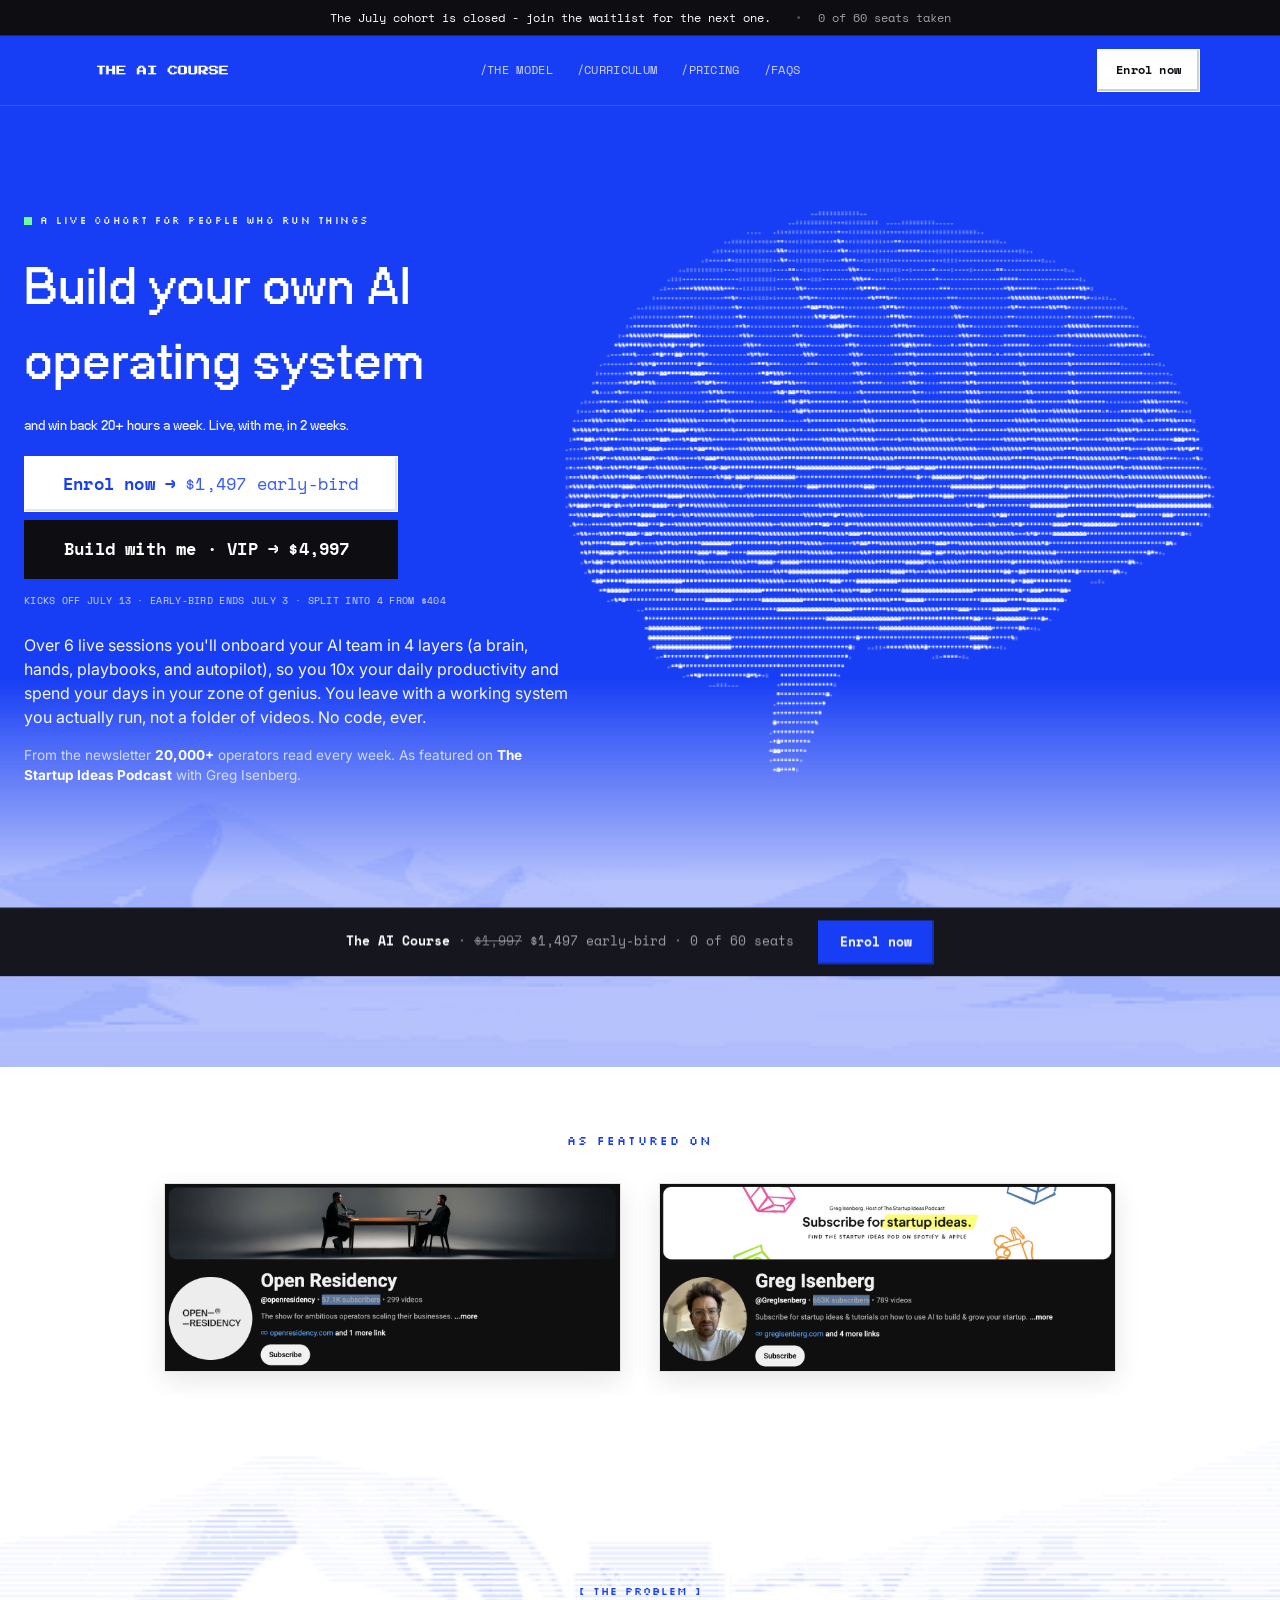
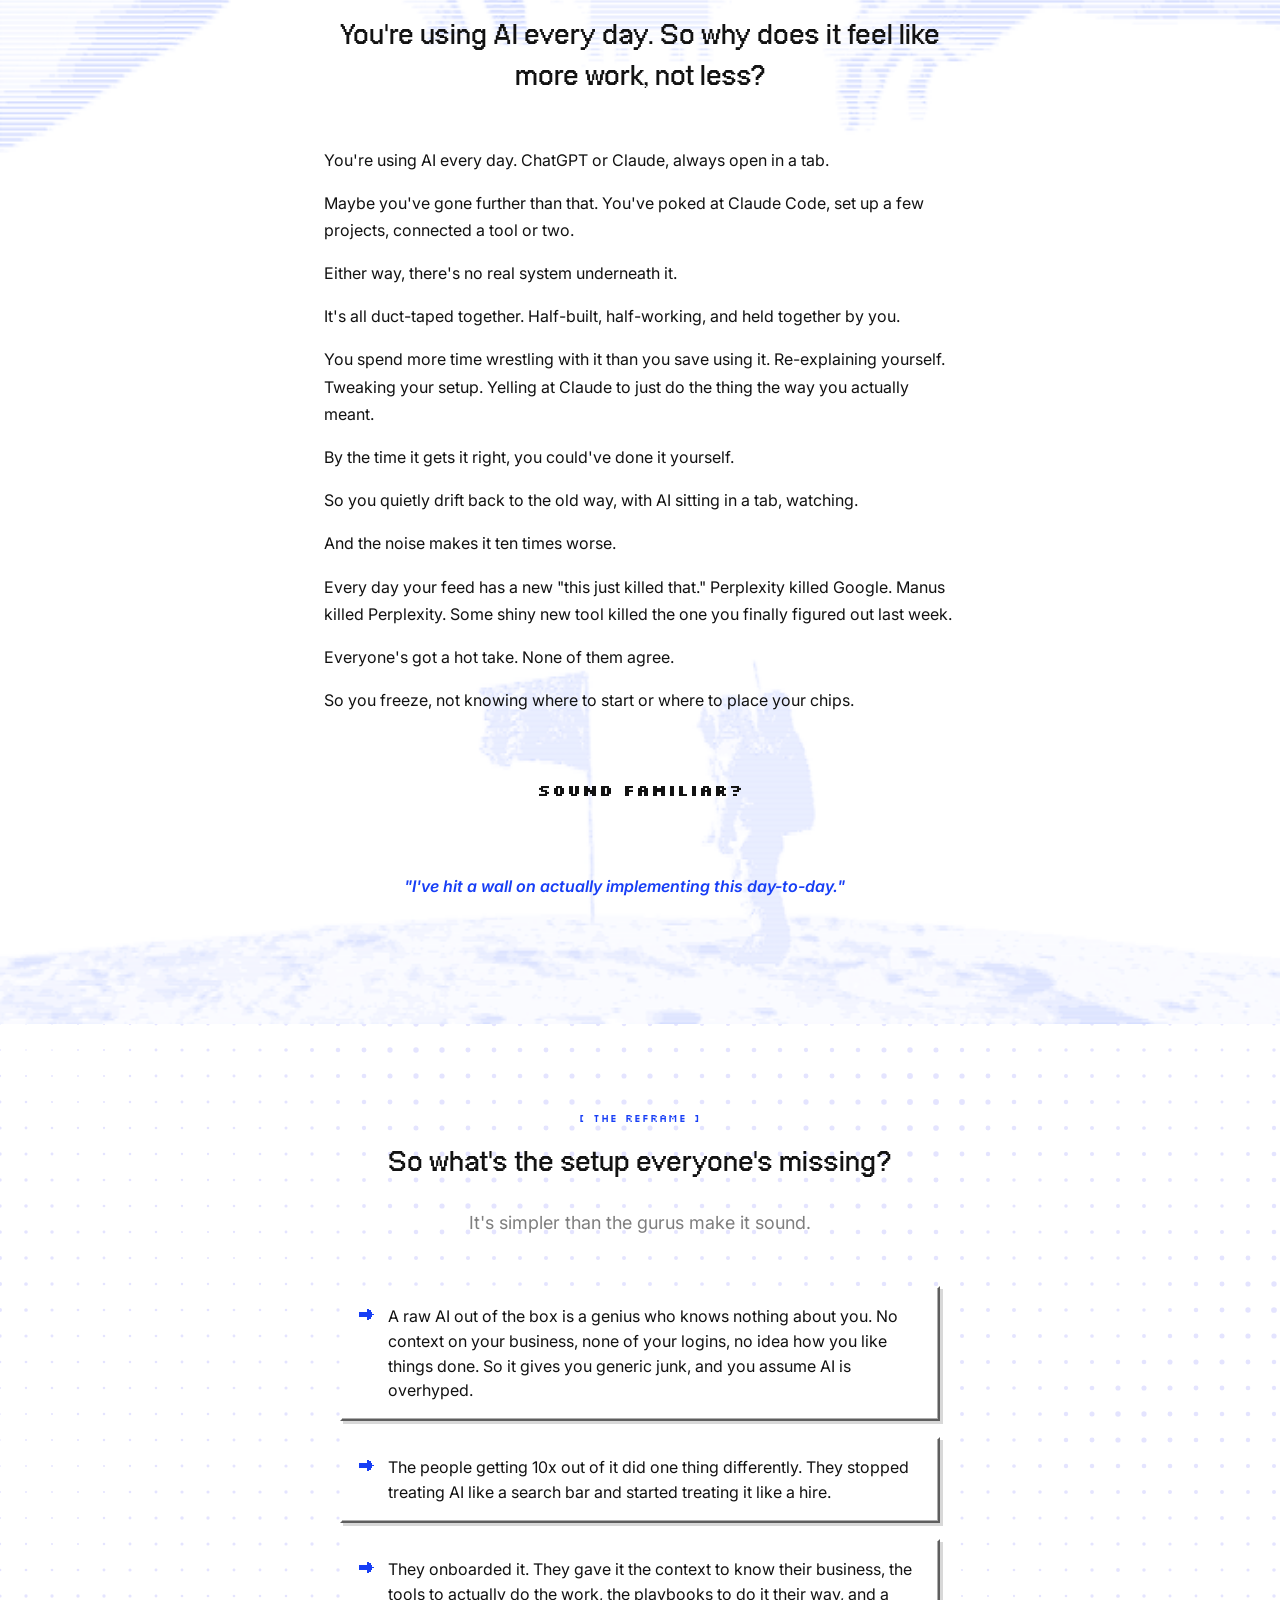
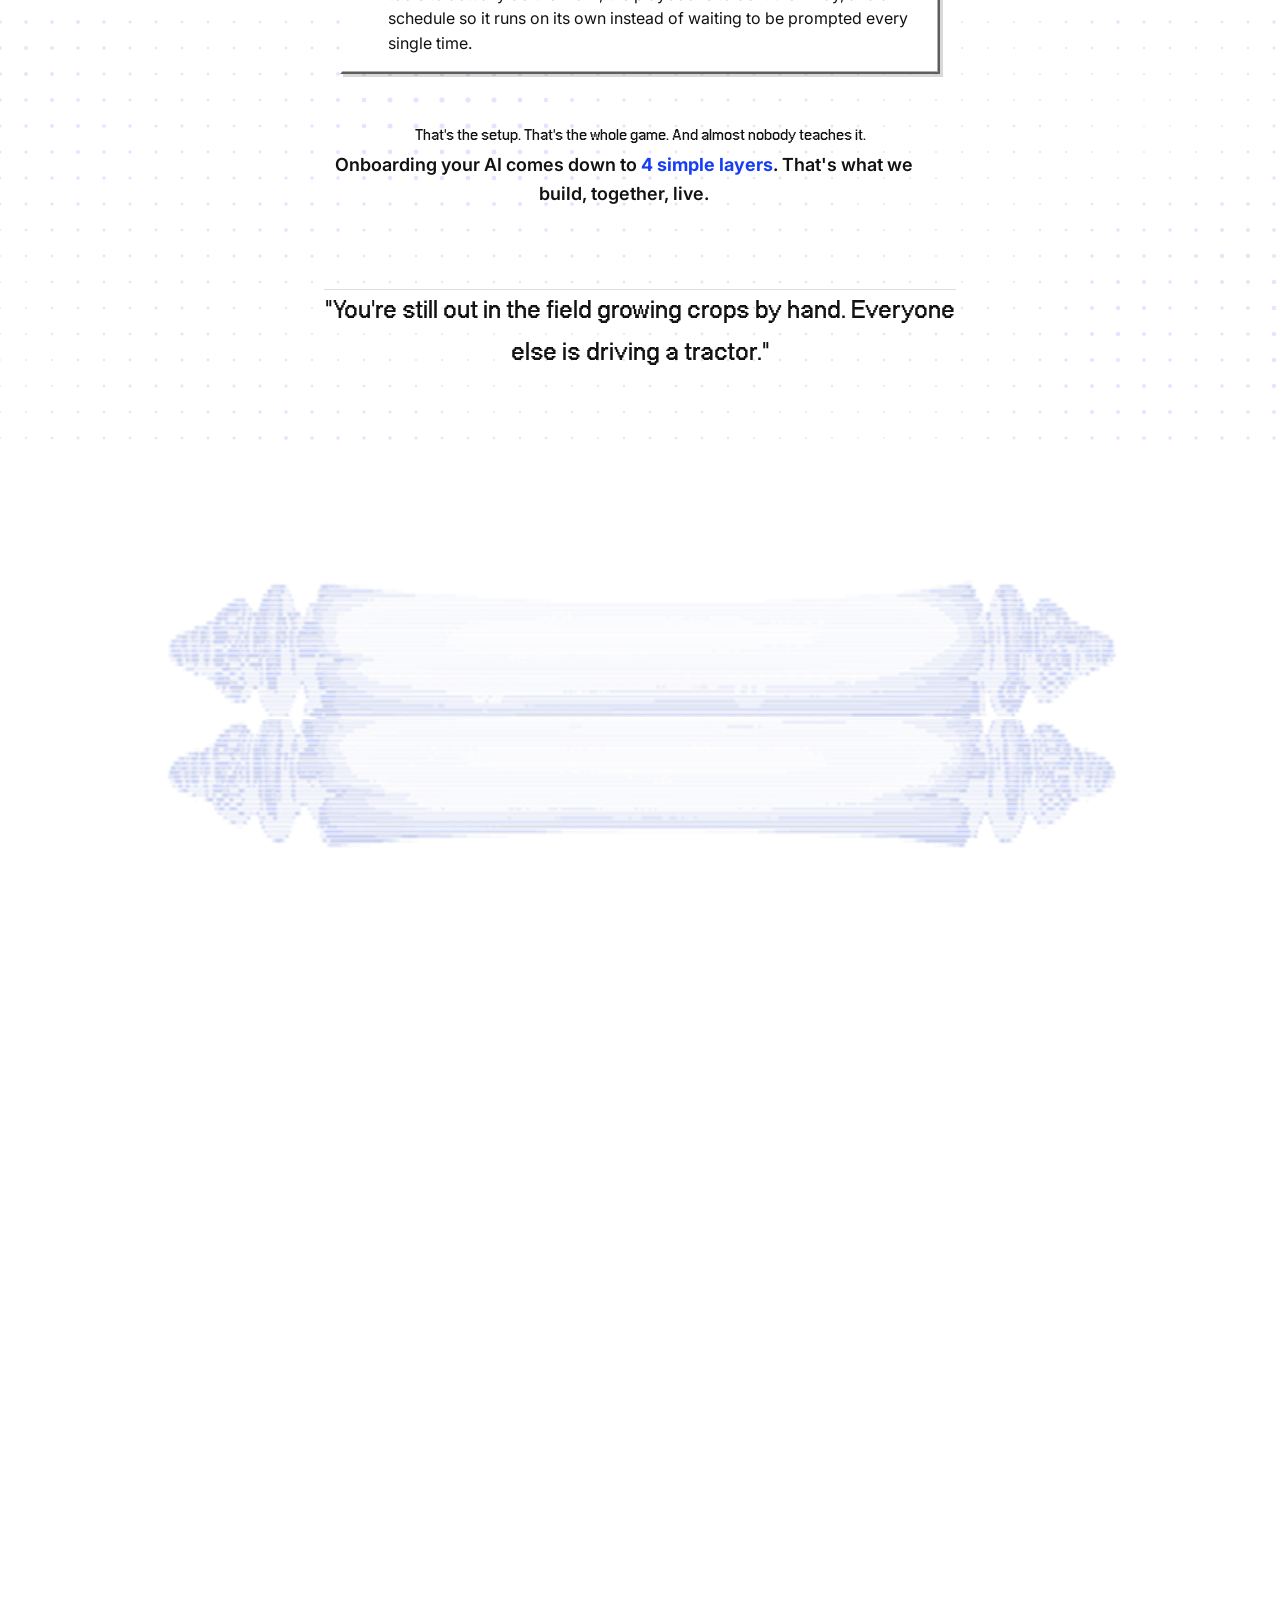
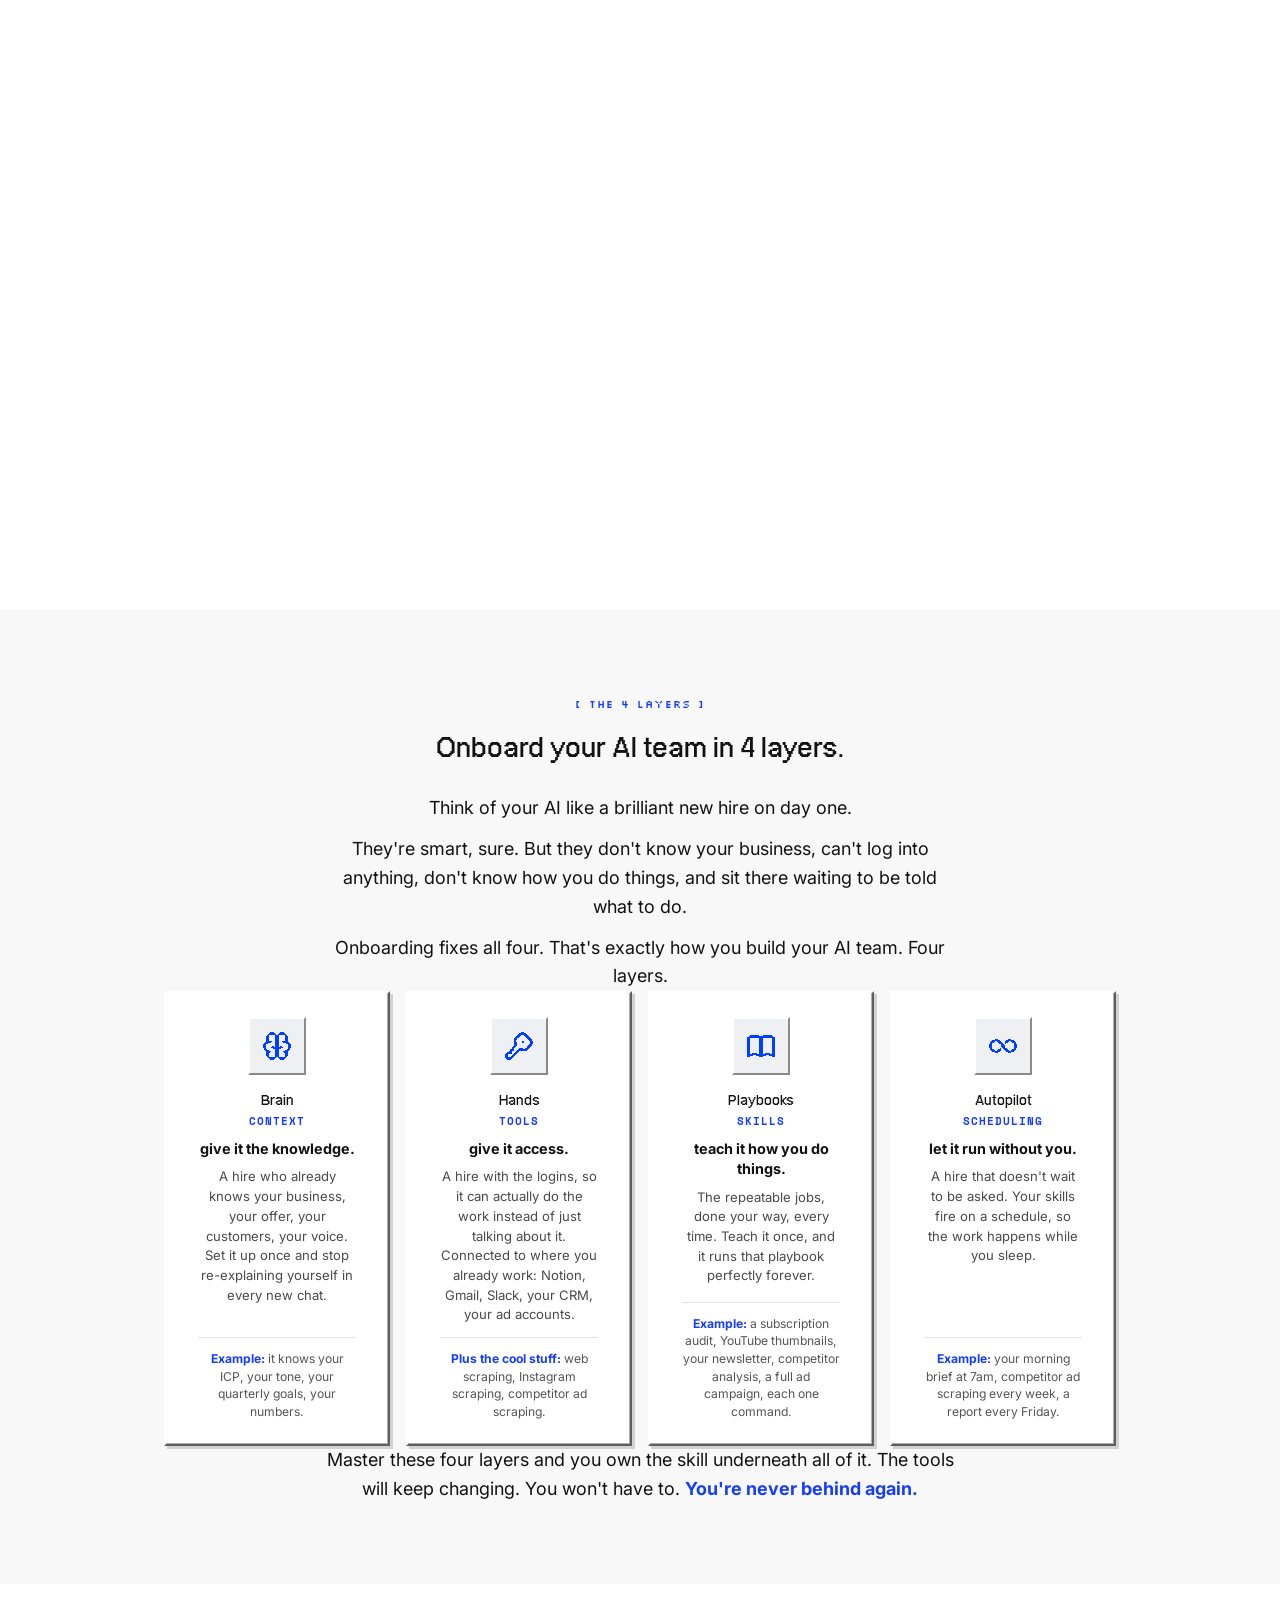
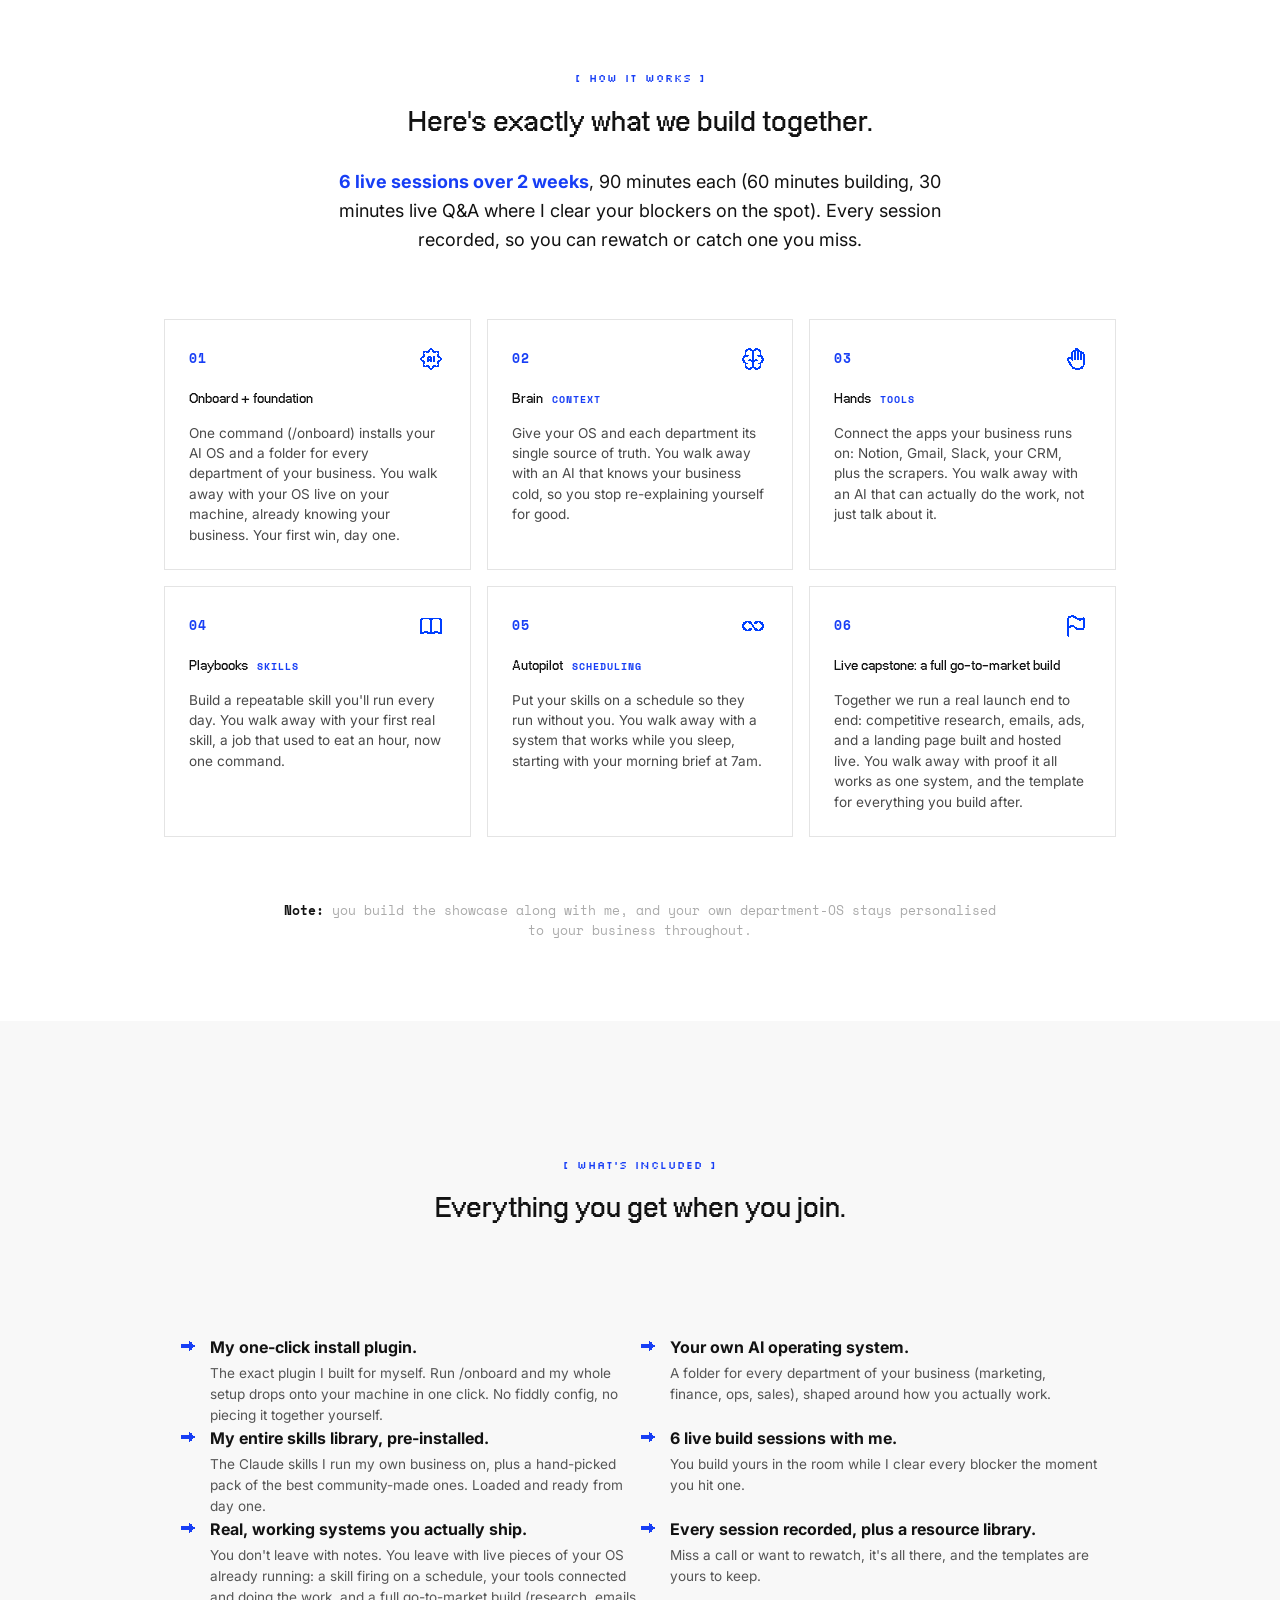
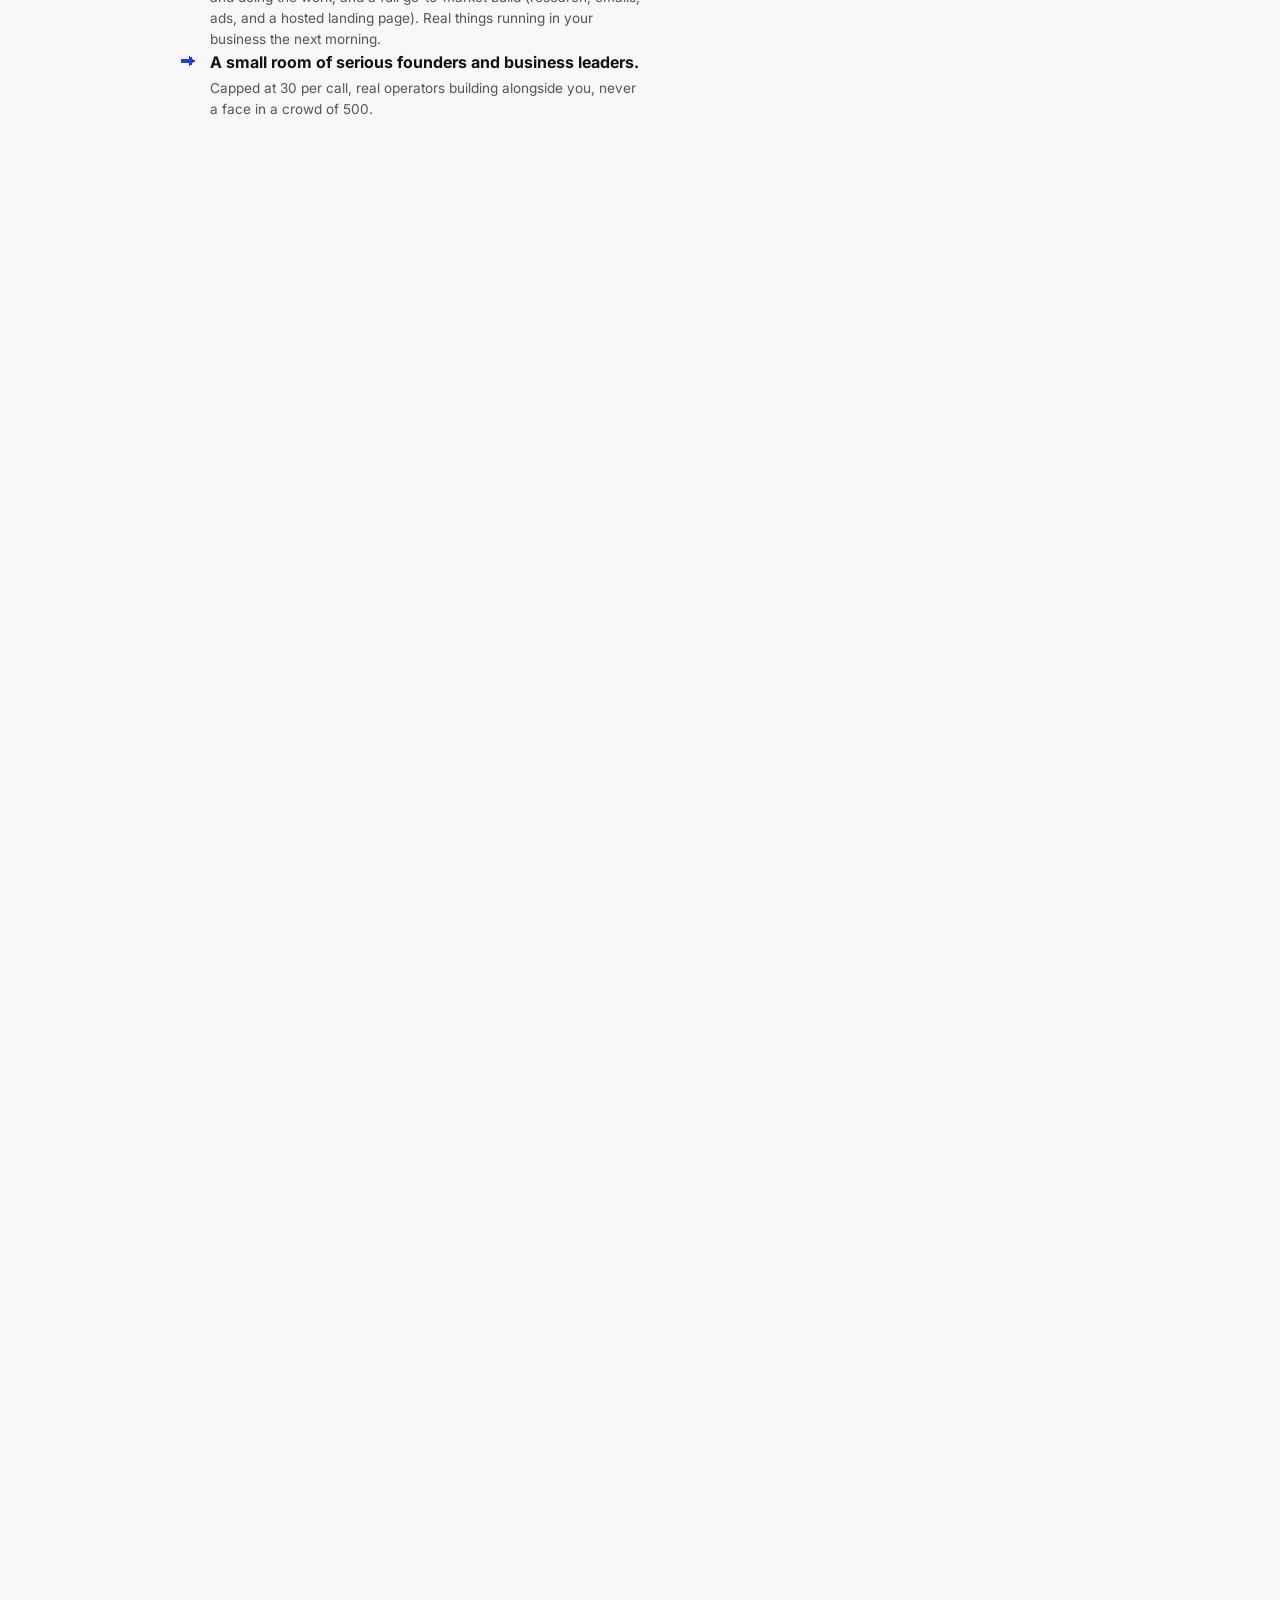
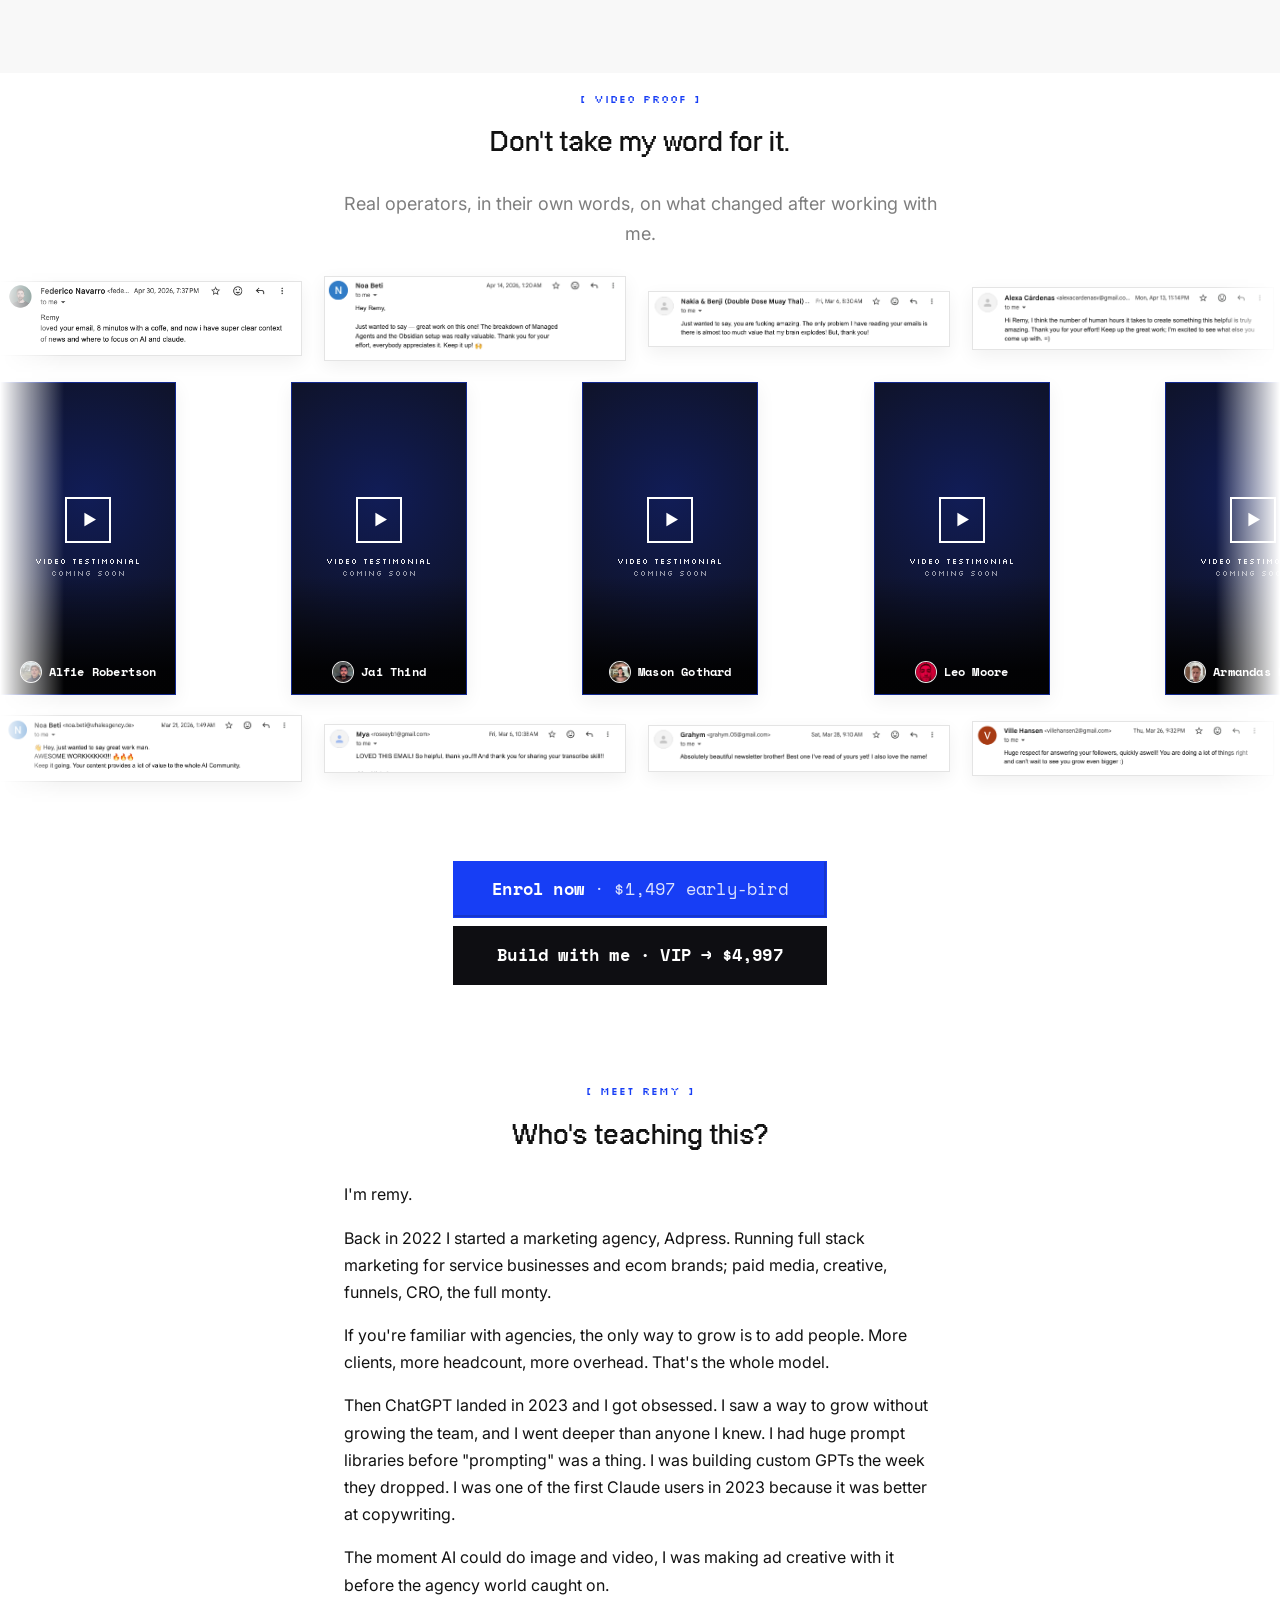
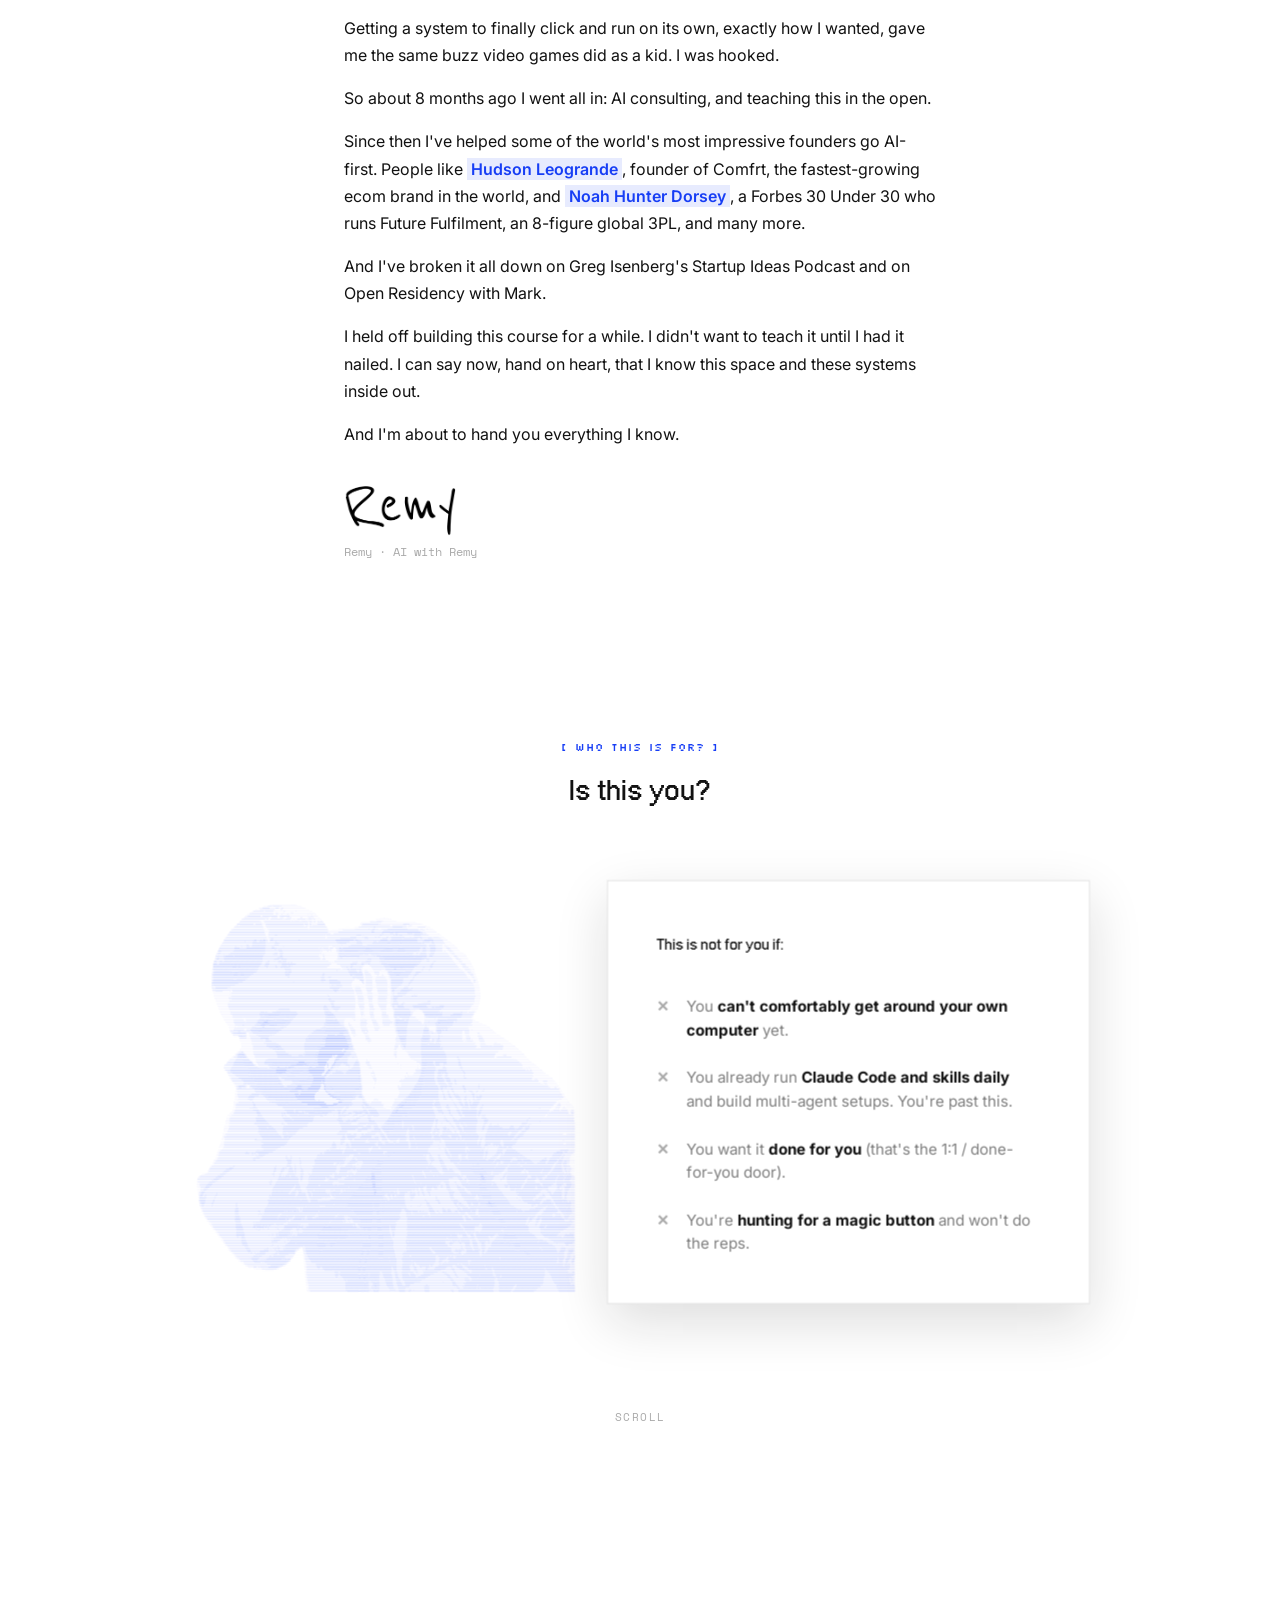
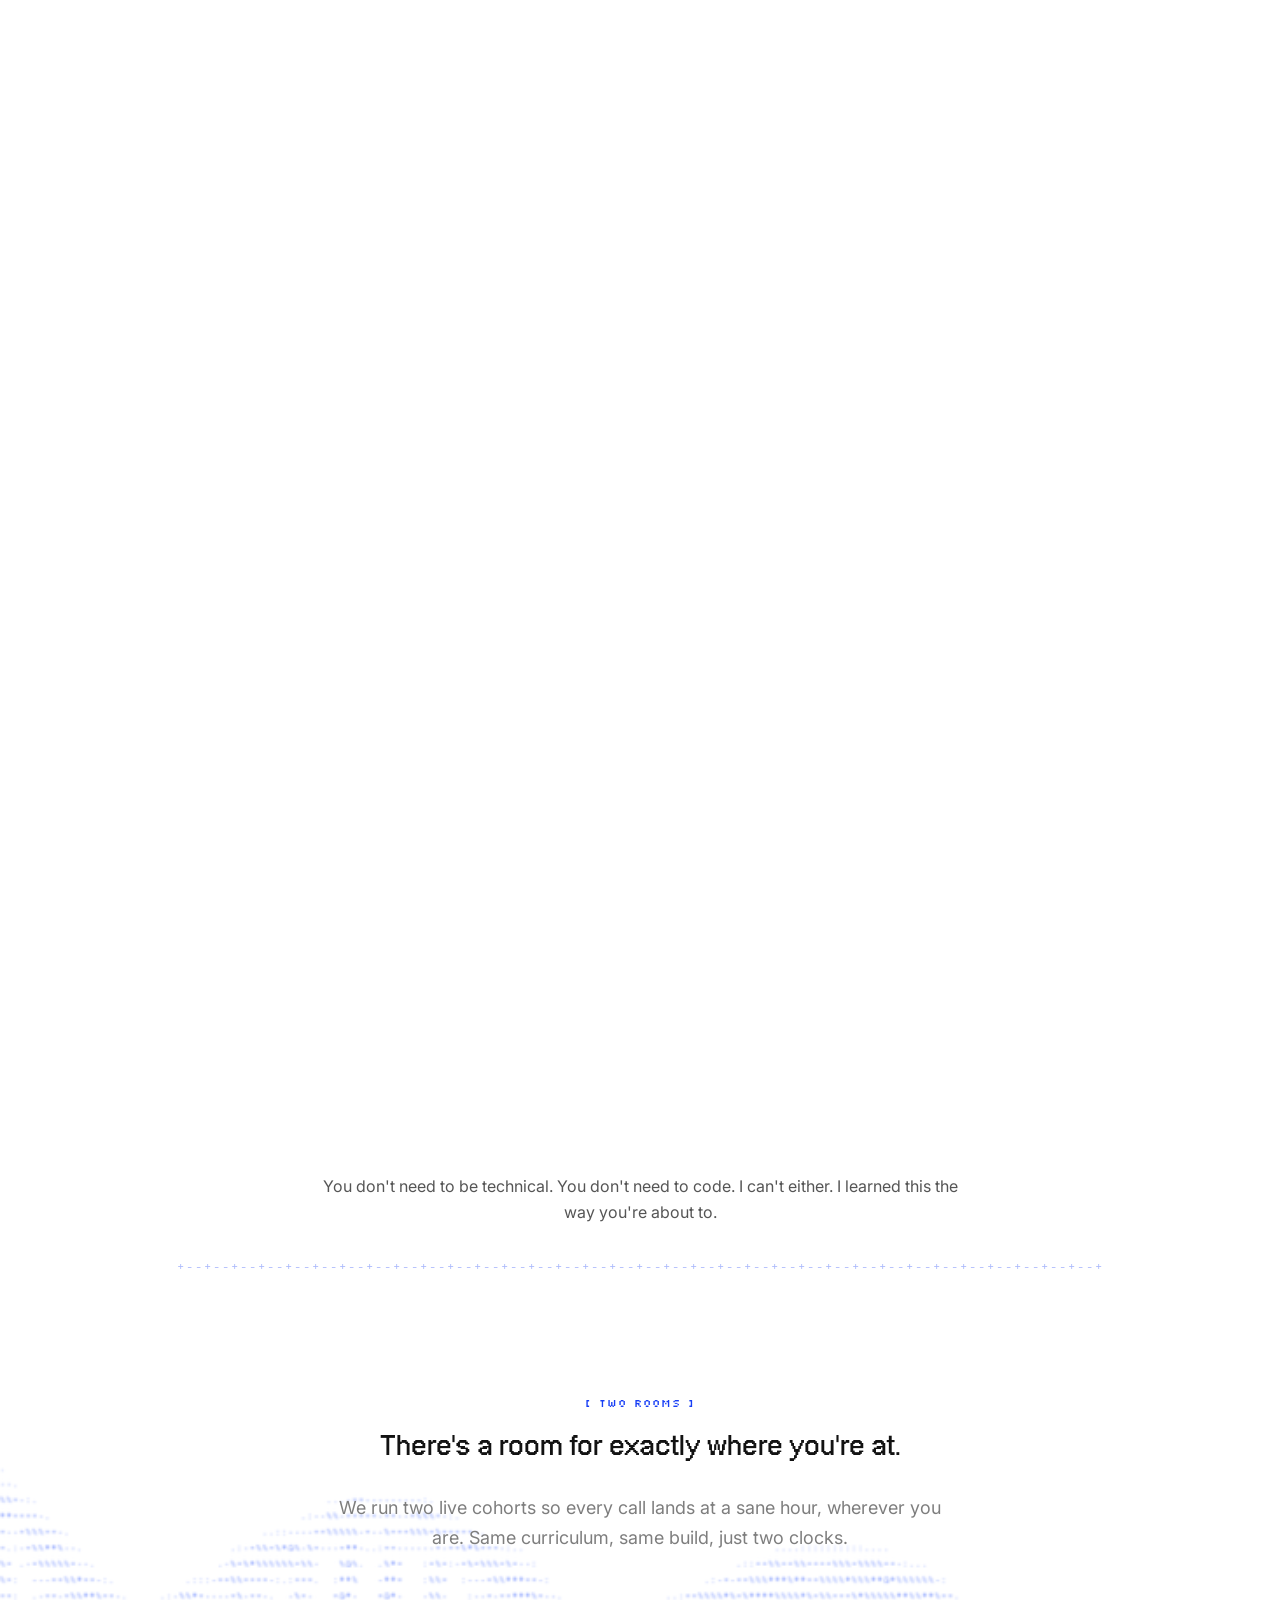
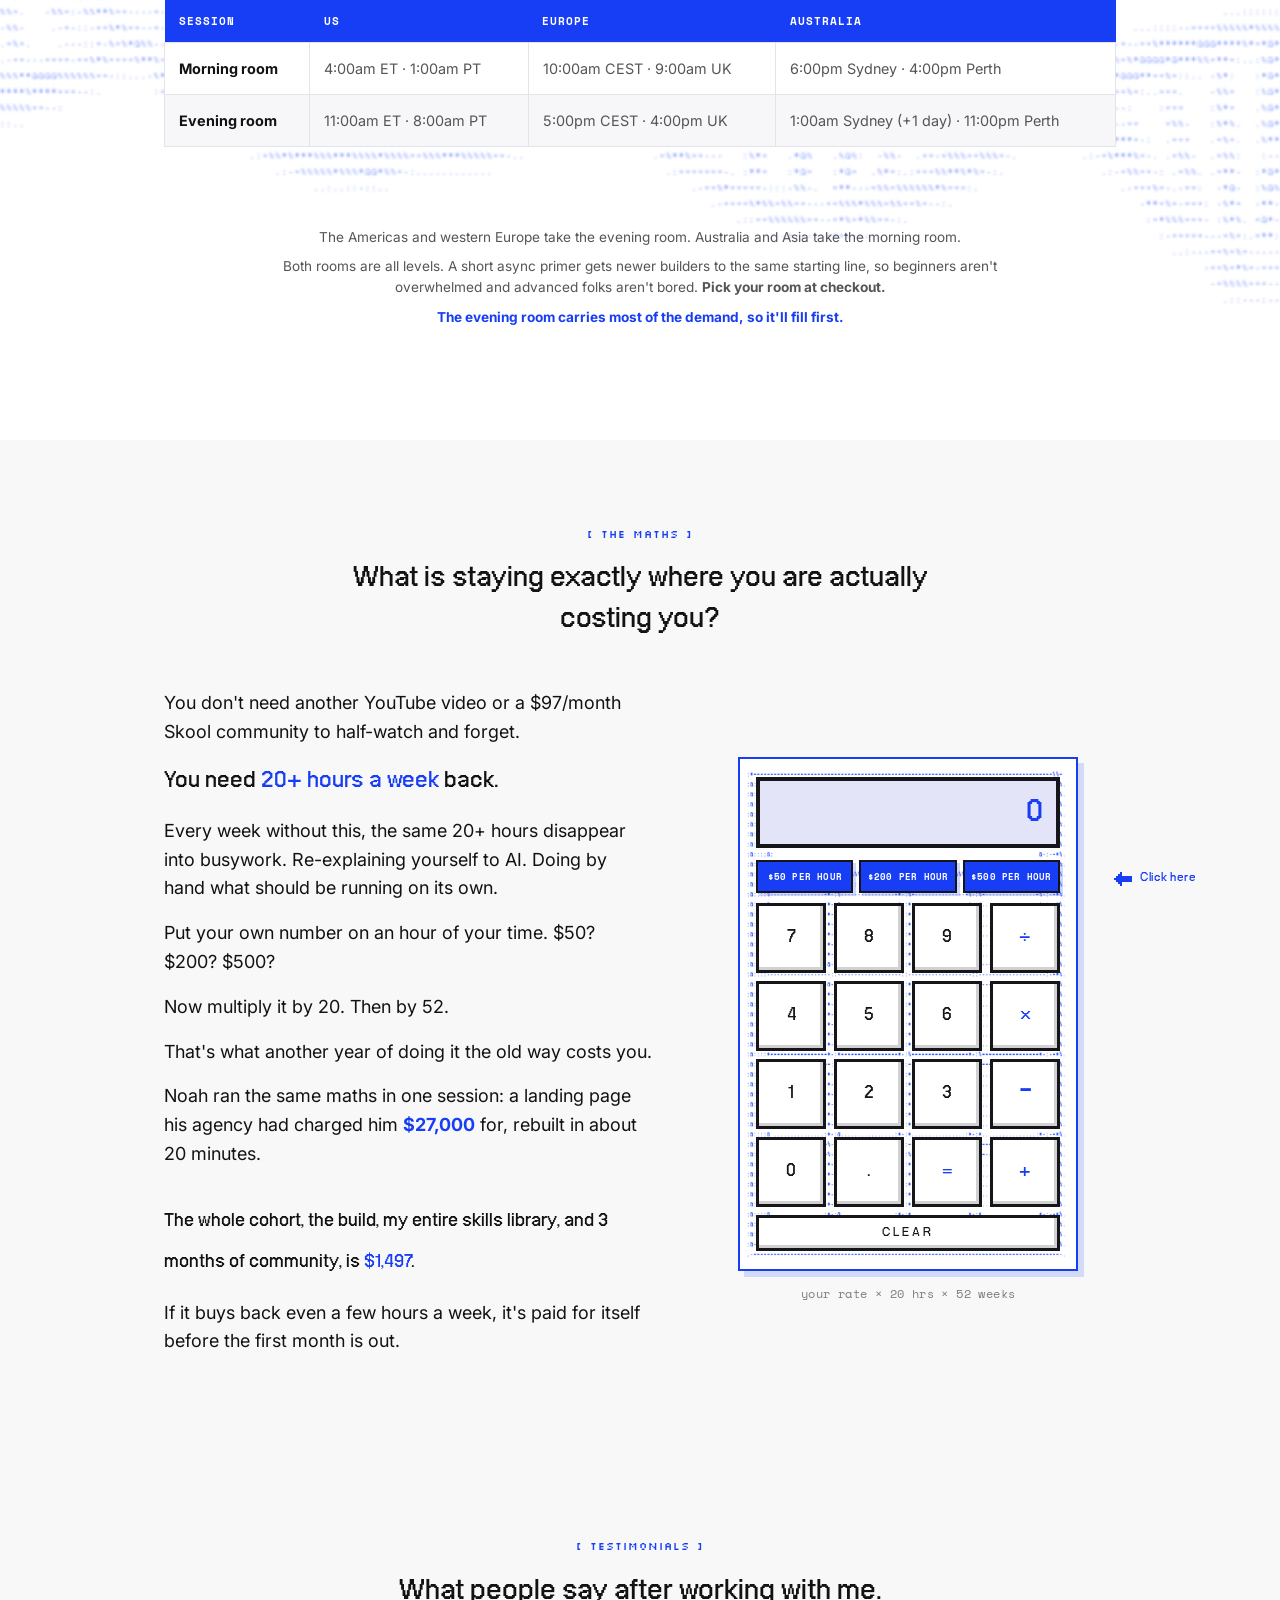
==== commit 6816473d: "Brain: white high-def placeholder + static white lens (no blank-blue on hover) - Base hero placehold" ====
--- a/index.html
+++ b/index.html
@@ -12,7 +12,7 @@
   <title>The AI Course - live cohort with Remy</title>
 
   <link rel="icon" href="assets/gif/course-favicon.gif">
-  <link rel="preload" as="image" href="assets/brain/brain_lo_white.webp" fetchpriority="high">
+  <link rel="preload" as="image" href="assets/brain/brain_hi_white.webp" fetchpriority="high">
   <link rel="preload" as="font" type="font/woff2" href="assets/fonts/ppneuebit-bold.woff2" crossorigin>
 
   <link rel="preconnect" href="https://fonts.googleapis.com">
@@ -78,11 +78,11 @@
         </div>
         <div class="tac-hero__brain" aria-hidden="true">
           <div class="brainfx" id="heroBrain">
-            <video class="spin spin--hi" id="heroBrainHi" loop muted playsinline preload="none" poster="assets/brain/brain_lo_white.webp">
+            <video class="spin spin--hi" id="heroBrainHi" loop muted playsinline preload="none" poster="assets/brain/brain_hi_white.webp">
               <source src="assets/brain/brain_hi.webm" type="video/webm">
               <source src="assets/brain/brain_hi.mov" type="video/quicktime">
             </video>
-            <div class="reveal"><video class="spin spin--lo" id="heroBrainLo" loop muted playsinline preload="none">
+            <div class="reveal"><video class="spin spin--lo" id="heroBrainLo" loop muted playsinline preload="none" poster="assets/brain/brain_lo_white.webp">
               <source src="assets/brain/brain_lo.webm" type="video/webm">
               <source src="assets/brain/brain_lo.mov" type="video/quicktime">
             </video></div>
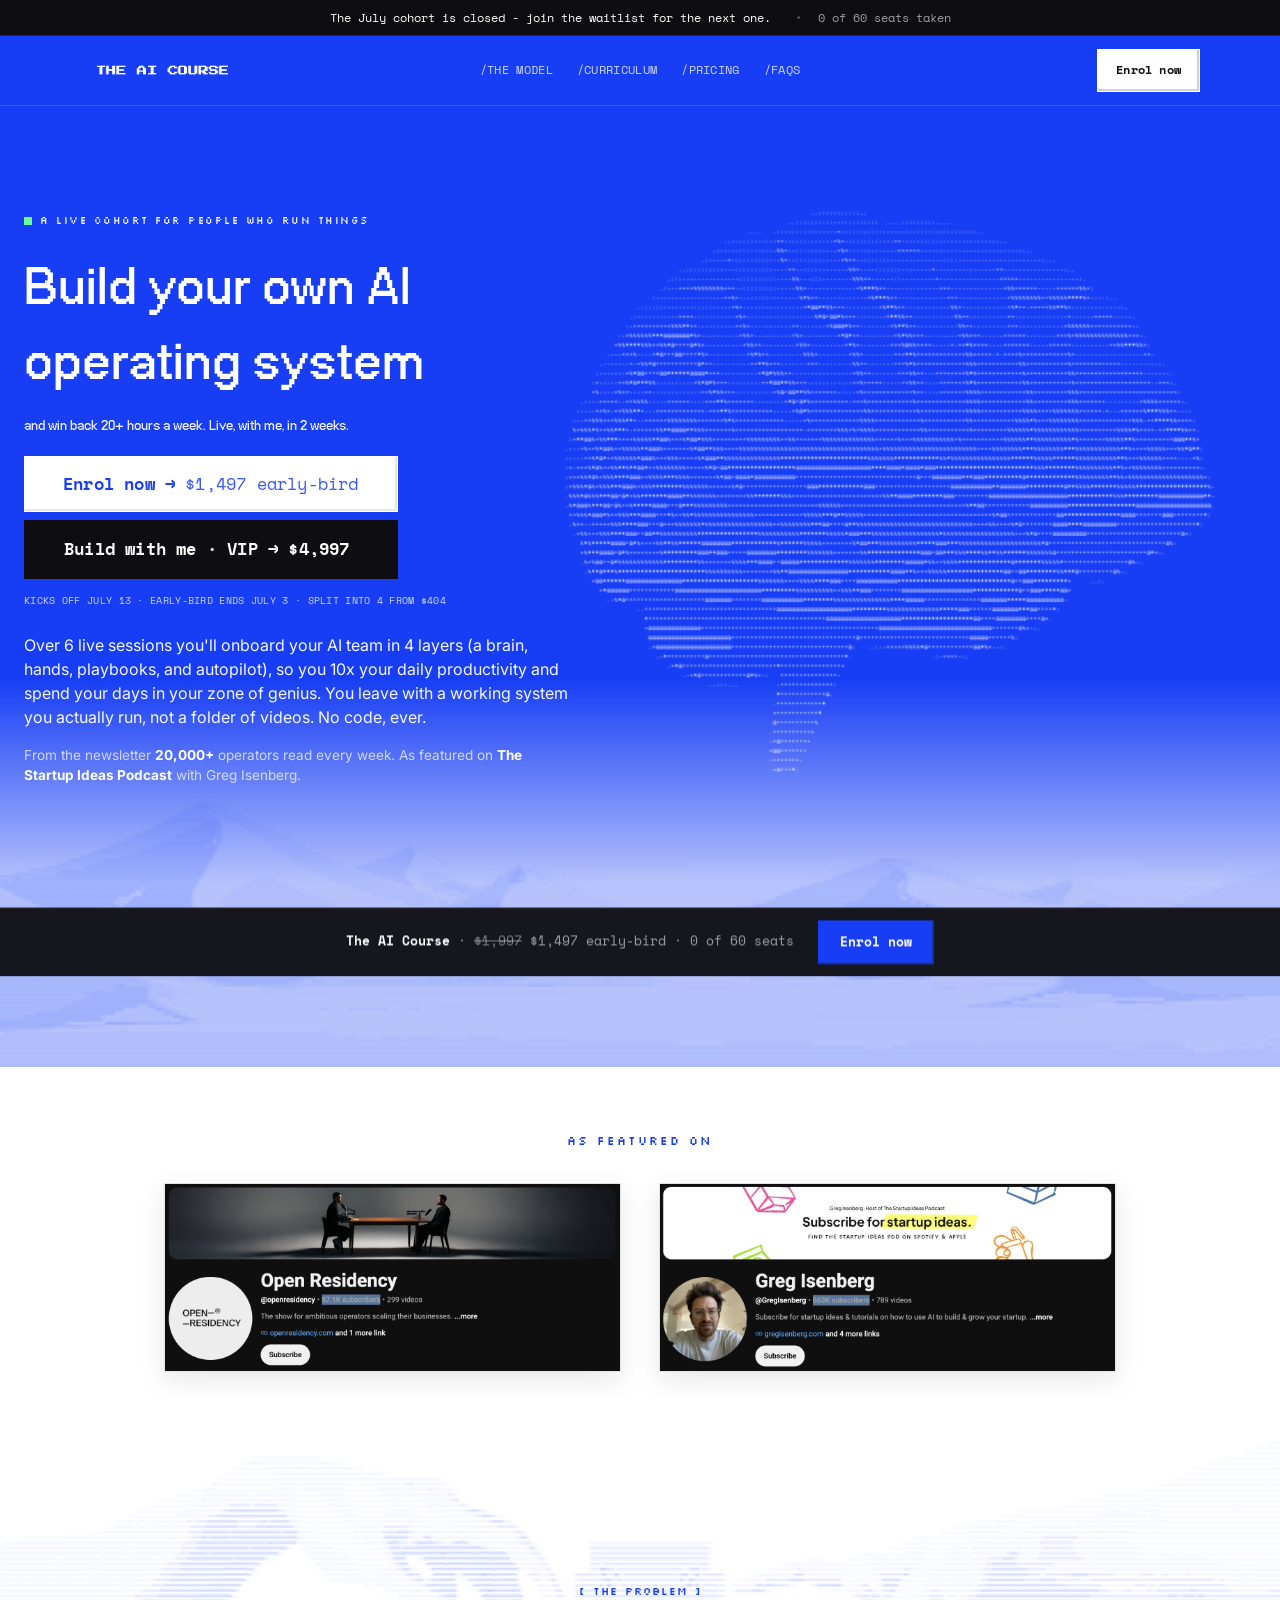
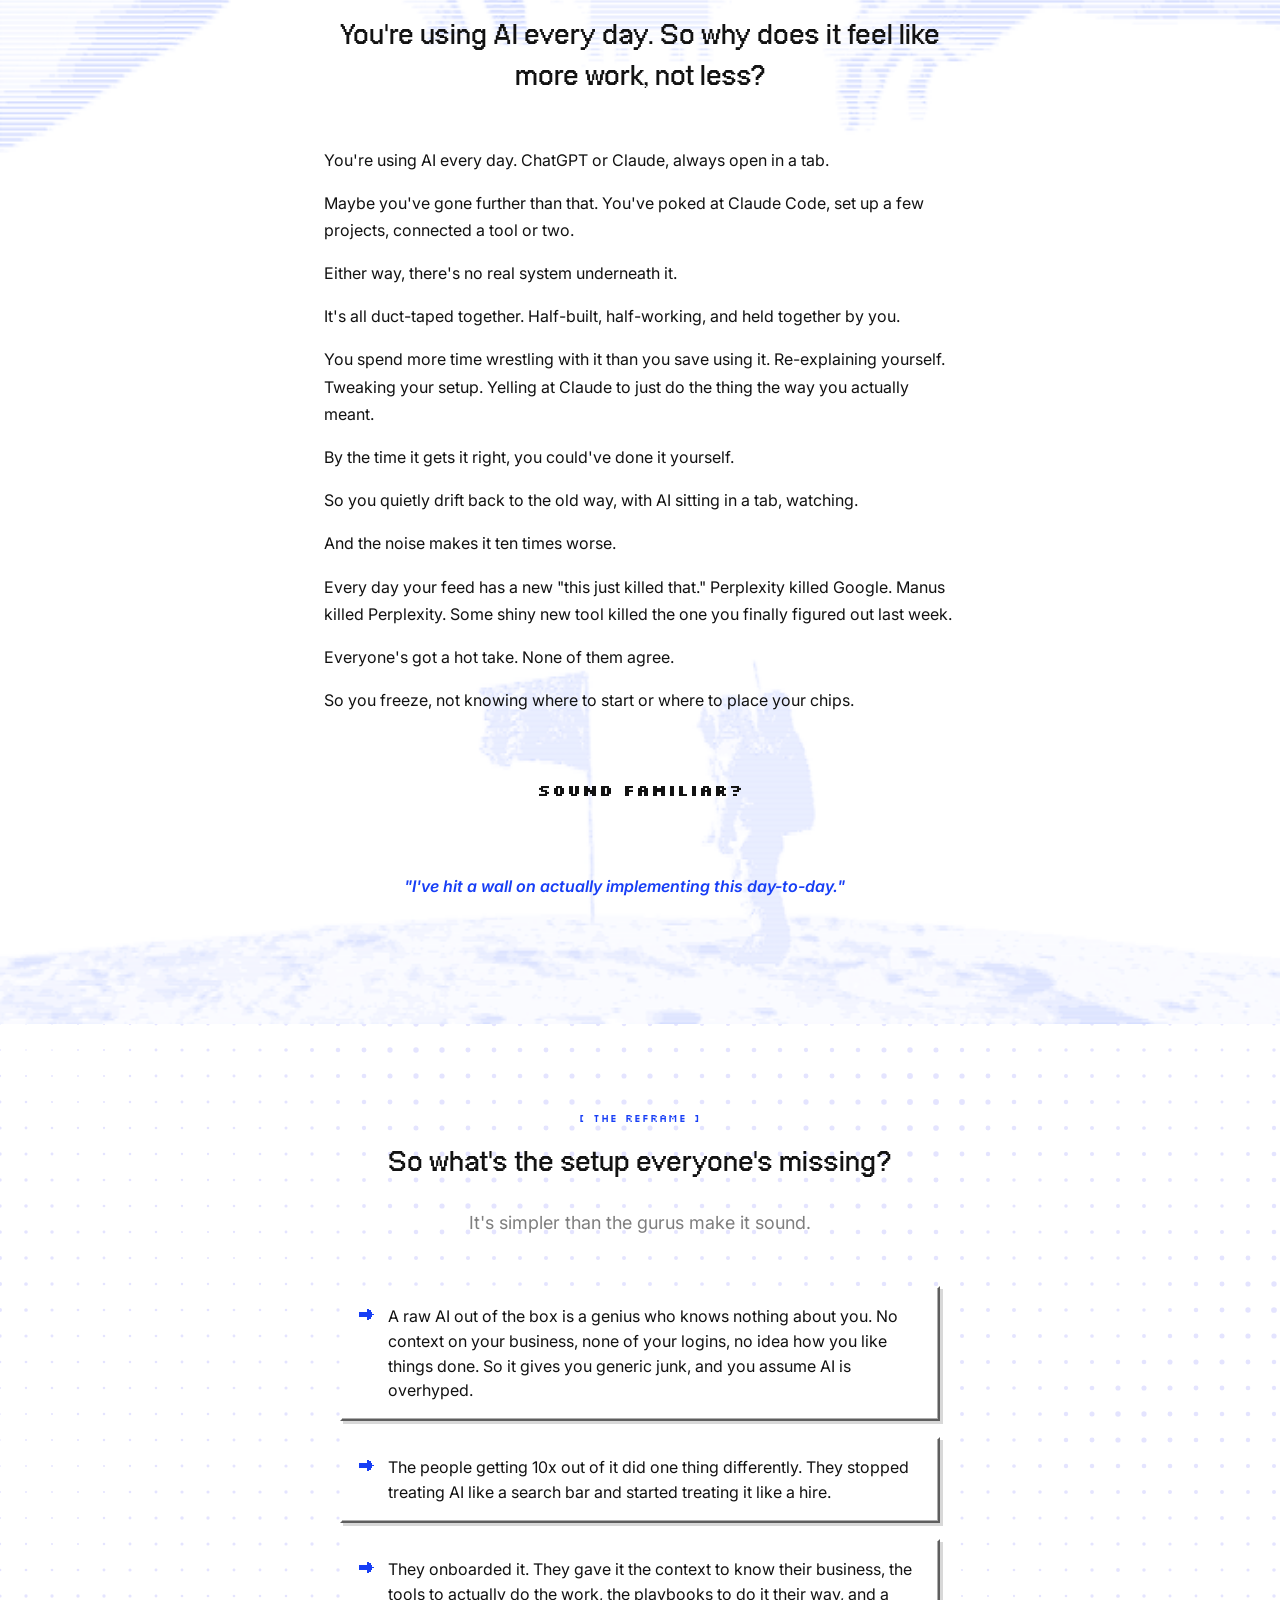
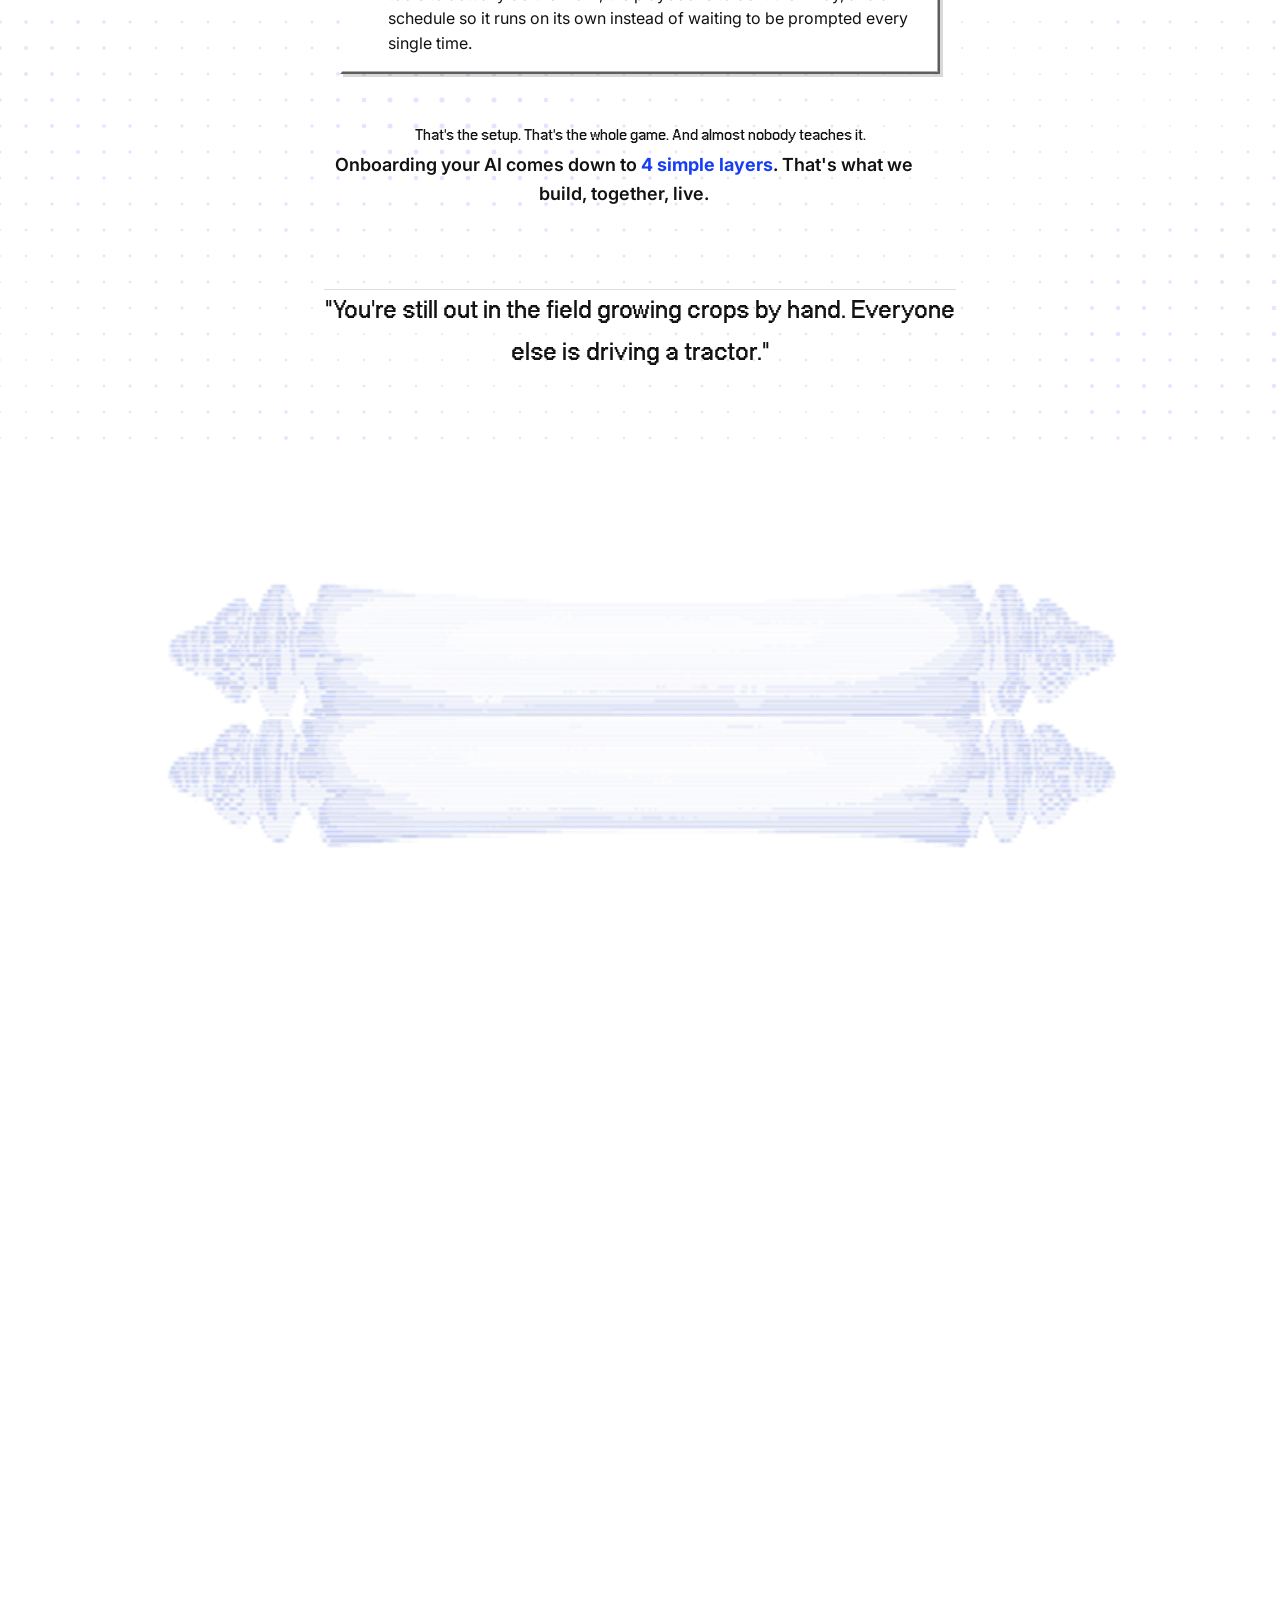
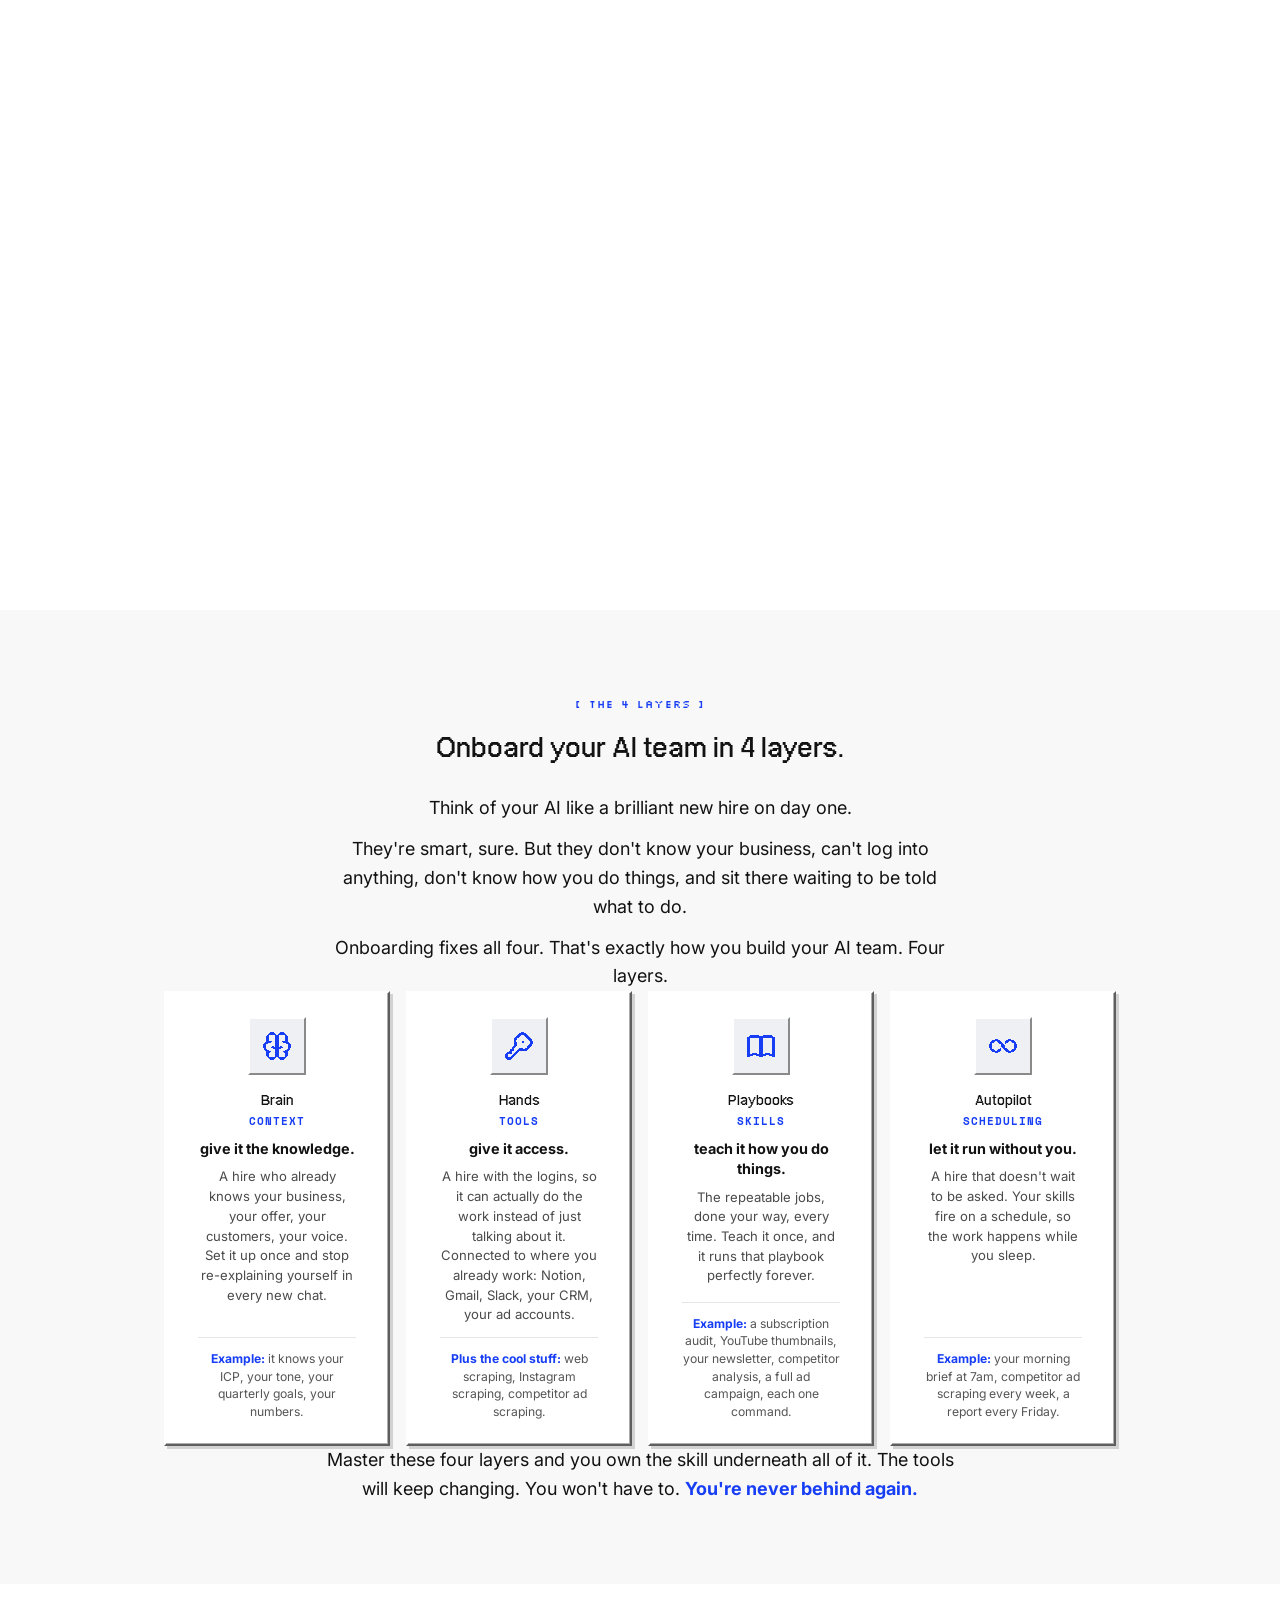
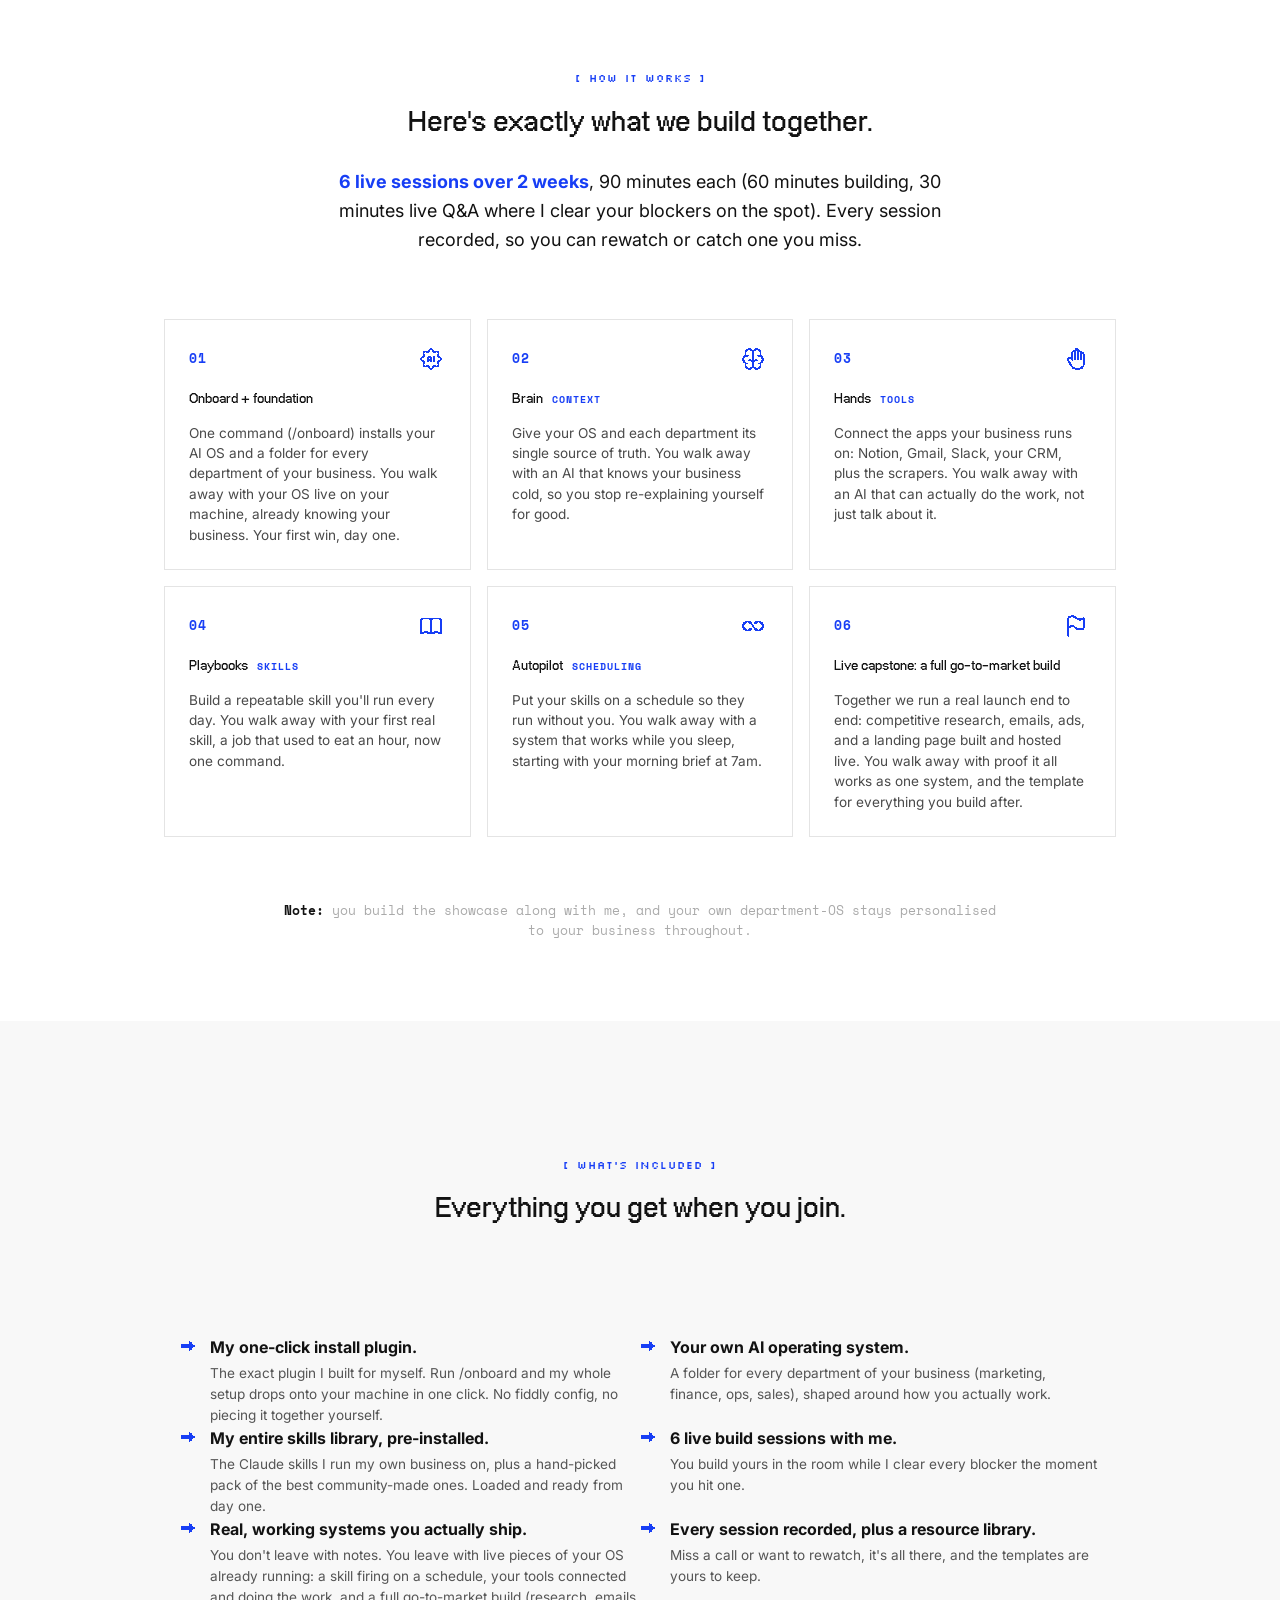
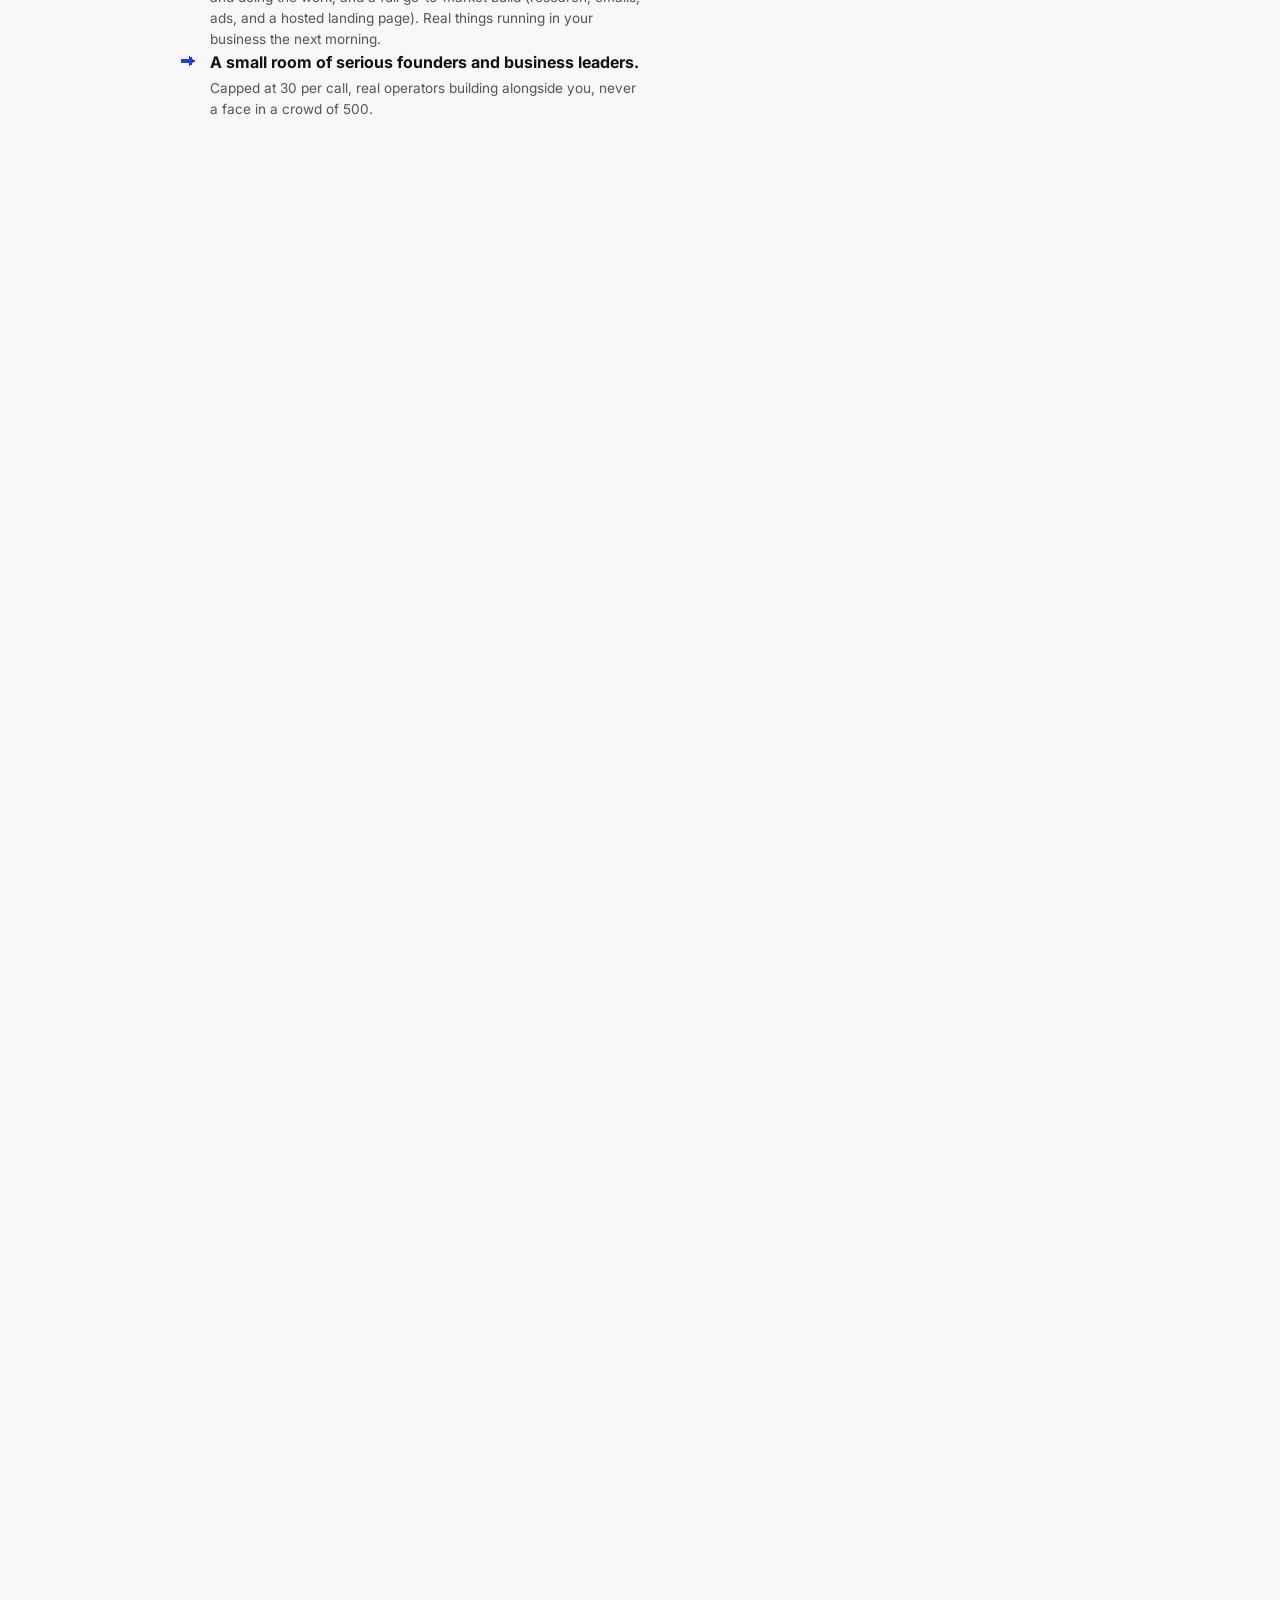
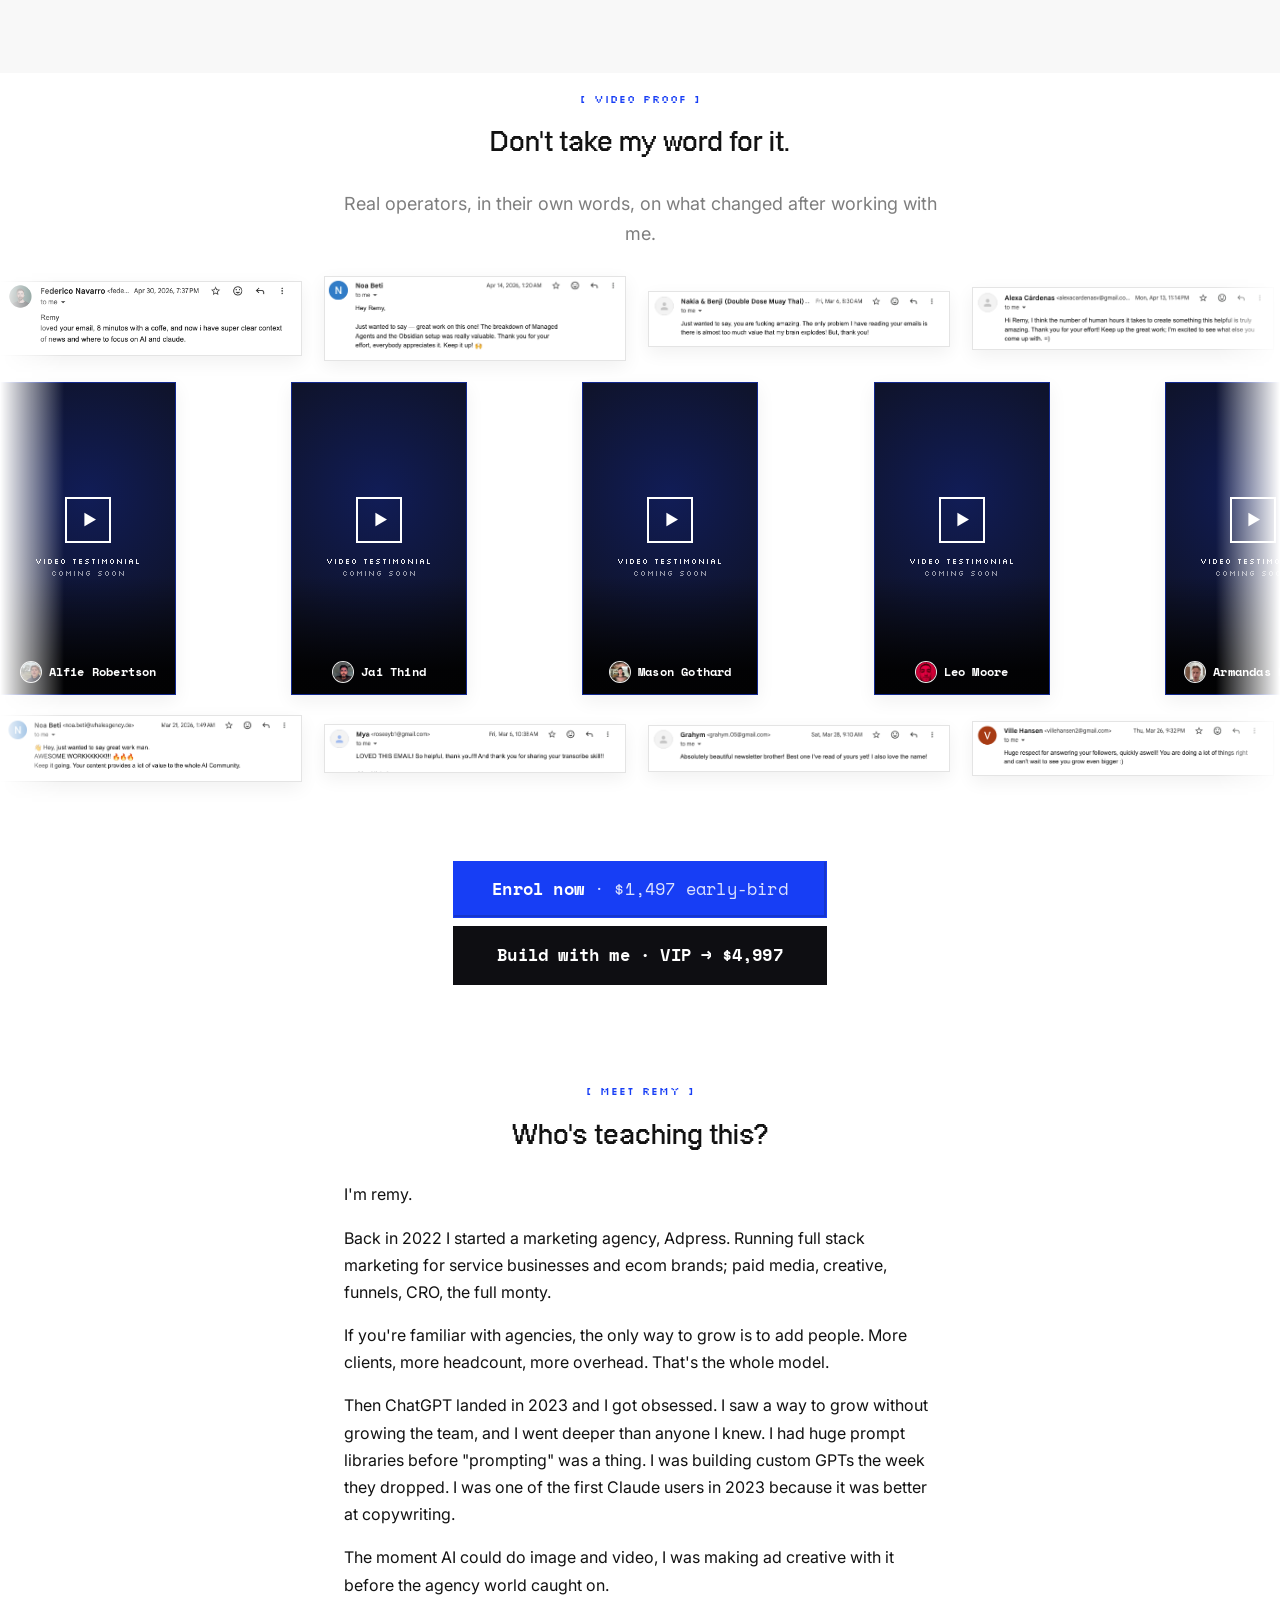
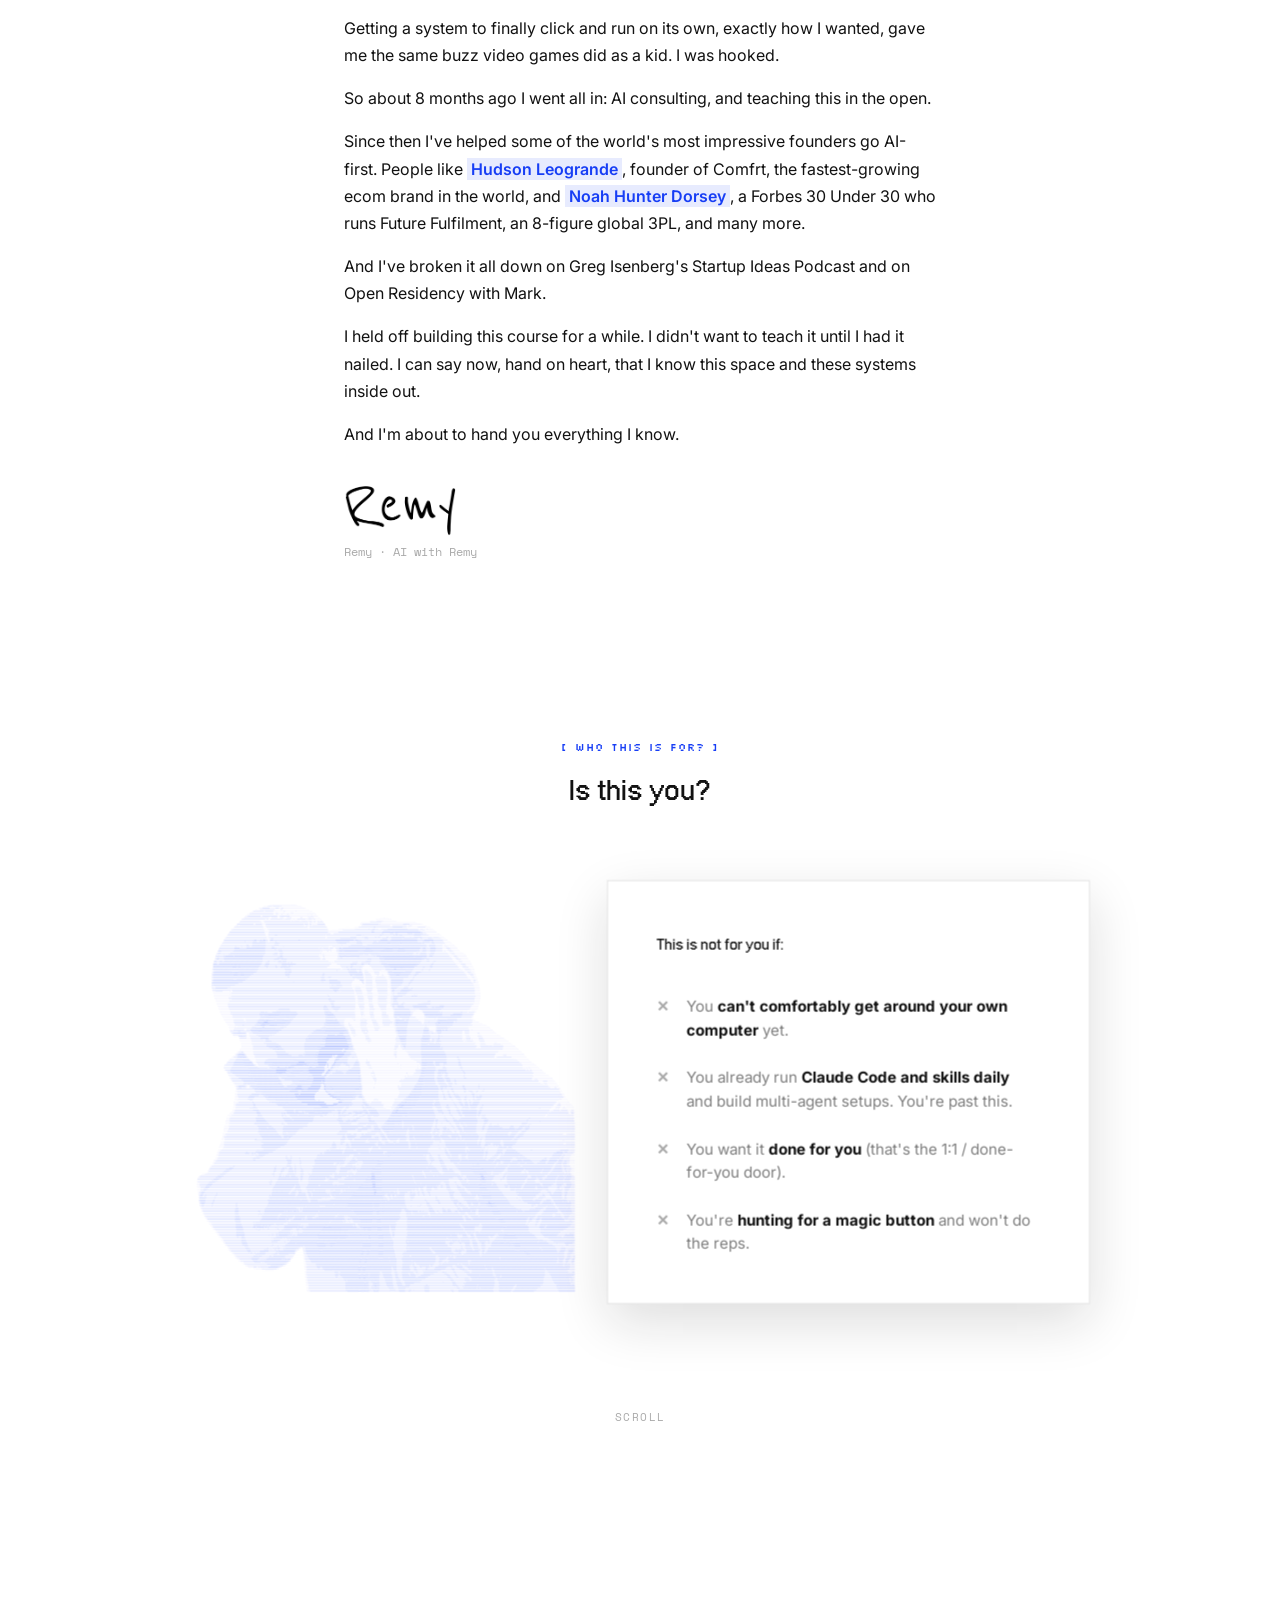
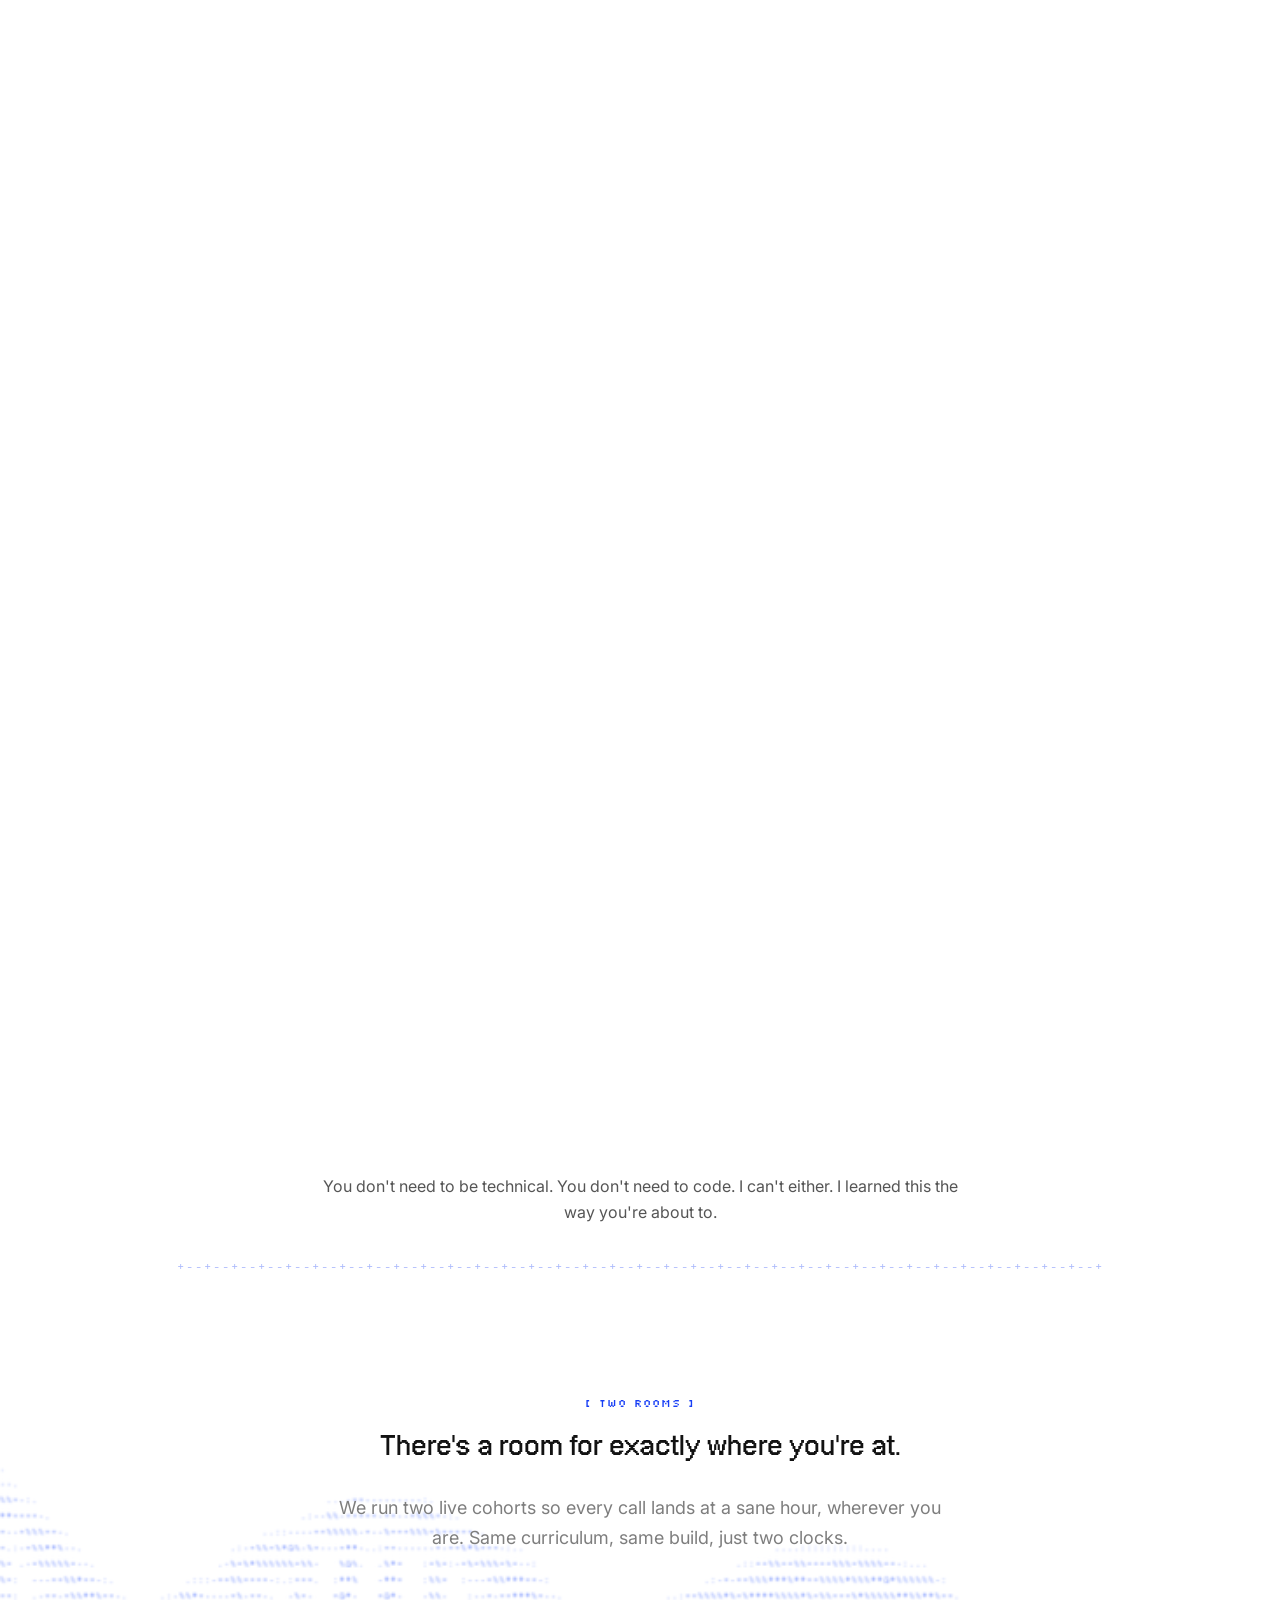
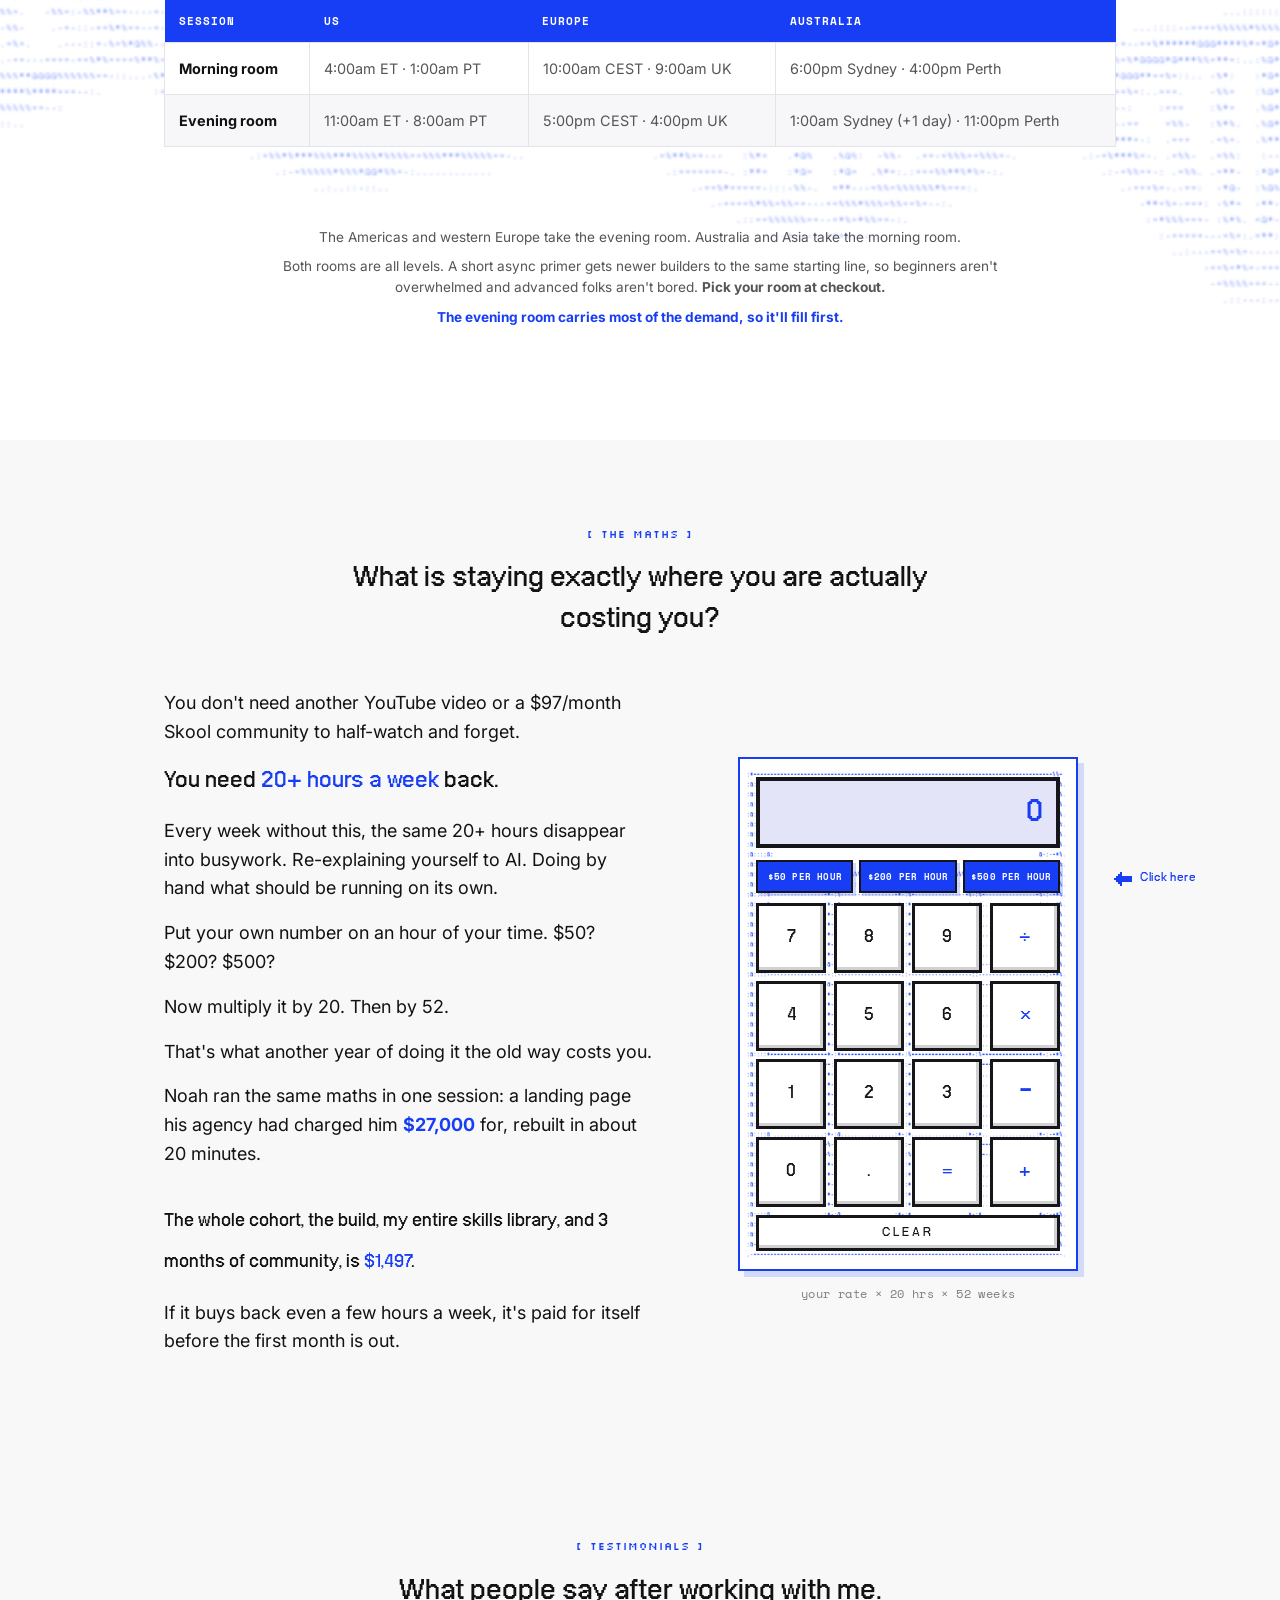
==== commit 7b065231: "Normalize every blue to #173EF5 (one brand blue, no off-shade variants) - 8-bit icons: 810 fills #00" ====
--- a/index.html
+++ b/index.html
@@ -212,28 +212,28 @@
     <div class="tac-wide">
       <div class="tac-layers">
         <div class="tac-layer tac-reveal tac-reveal--d1">
-          <span class="tac-layer__ico"><svg viewBox="0 0 150 150" shape-rendering="crispEdges" xmlns="http://www.w3.org/2000/svg"><rect x="48" y="21" width="15" height="3" fill="#003FFF"/><rect x="87" y="21" width="15" height="3" fill="#003FFF"/><rect x="42" y="24" width="27" height="3" fill="#003FFF"/><rect x="81" y="24" width="27" height="3" fill="#003FFF"/><rect x="39" y="27" width="33" height="3" fill="#003FFF"/><rect x="78" y="27" width="33" height="3" fill="#003FFF"/><rect x="36" y="30" width="15" height="3" fill="#003FFF"/><rect x="60" y="30" width="30" height="3" fill="#003FFF"/><rect x="99" y="30" width="15" height="3" fill="#003FFF"/><rect x="36" y="33" width="9" height="3" fill="#003FFF"/><rect x="66" y="33" width="18" height="3" fill="#003FFF"/><rect x="105" y="33" width="9" height="3" fill="#003FFF"/><rect x="33" y="36" width="12" height="3" fill="#003FFF"/><rect x="69" y="36" width="12" height="3" fill="#003FFF"/><rect x="105" y="36" width="12" height="3" fill="#003FFF"/><rect x="33" y="39" width="9" height="3" fill="#003FFF"/><rect x="69" y="39" width="12" height="3" fill="#003FFF"/><rect x="108" y="39" width="9" height="3" fill="#003FFF"/><rect x="33" y="42" width="9" height="3" fill="#003FFF"/><rect x="69" y="42" width="12" height="3" fill="#003FFF"/><rect x="108" y="42" width="9" height="3" fill="#003FFF"/><rect x="33" y="45" width="9" height="3" fill="#003FFF"/><rect x="69" y="45" width="12" height="3" fill="#003FFF"/><rect x="108" y="45" width="9" height="3" fill="#003FFF"/><rect x="33" y="48" width="9" height="3" fill="#003FFF"/><rect x="69" y="48" width="12" height="3" fill="#003FFF"/><rect x="108" y="48" width="9" height="3" fill="#003FFF"/><rect x="33" y="51" width="9" height="3" fill="#003FFF"/><rect x="69" y="51" width="12" height="3" fill="#003FFF"/><rect x="108" y="51" width="9" height="3" fill="#003FFF"/><rect x="33" y="54" width="18" height="3" fill="#003FFF"/><rect x="69" y="54" width="12" height="3" fill="#003FFF"/><rect x="99" y="54" width="18" height="3" fill="#003FFF"/><rect x="30" y="57" width="24" height="3" fill="#003FFF"/><rect x="69" y="57" width="12" height="3" fill="#003FFF"/><rect x="96" y="57" width="24" height="3" fill="#003FFF"/><rect x="27" y="60" width="24" height="3" fill="#003FFF"/><rect x="69" y="60" width="12" height="3" fill="#003FFF"/><rect x="99" y="60" width="24" height="3" fill="#003FFF"/><rect x="24" y="63" width="15" height="3" fill="#003FFF"/><rect x="69" y="63" width="12" height="3" fill="#003FFF"/><rect x="111" y="63" width="15" height="3" fill="#003FFF"/><rect x="24" y="66" width="12" height="3" fill="#003FFF"/><rect x="69" y="66" width="12" height="3" fill="#003FFF"/><rect x="114" y="66" width="12" height="3" fill="#003FFF"/><rect x="21" y="69" width="12" height="3" fill="#003FFF"/><rect x="69" y="69" width="12" height="3" fill="#003FFF"/><rect x="117" y="69" width="12" height="3" fill="#003FFF"/><rect x="21" y="72" width="9" height="3" fill="#003FFF"/><rect x="69" y="72" width="12" height="3" fill="#003FFF"/><rect x="117" y="72" width="12" height="3" fill="#003FFF"/><rect x="21" y="75" width="9" height="3" fill="#003FFF"/><rect x="54" y="75" width="9" height="3" fill="#003FFF"/><rect x="69" y="75" width="12" height="3" fill="#003FFF"/><rect x="87" y="75" width="9" height="3" fill="#003FFF"/><rect x="120" y="75" width="9" height="3" fill="#003FFF"/><rect x="21" y="78" width="9" height="3" fill="#003FFF"/><rect x="51" y="78" width="48" height="3" fill="#003FFF"/><rect x="120" y="78" width="9" height="3" fill="#003FFF"/><rect x="21" y="81" width="12" height="3" fill="#003FFF"/><rect x="51" y="81" width="48" height="3" fill="#003FFF"/><rect x="117" y="81" width="12" height="3" fill="#003FFF"/><rect x="24" y="84" width="9" height="3" fill="#003FFF"/><rect x="60" y="84" width="30" height="3" fill="#003FFF"/><rect x="117" y="84" width="9" height="3" fill="#003FFF"/><rect x="24" y="87" width="12" height="3" fill="#003FFF"/><rect x="66" y="87" width="18" height="3" fill="#003FFF"/><rect x="114" y="87" width="12" height="3" fill="#003FFF"/><rect x="27" y="90" width="15" height="3" fill="#003FFF"/><rect x="69" y="90" width="12" height="3" fill="#003FFF"/><rect x="108" y="90" width="15" height="3" fill="#003FFF"/><rect x="27" y="93" width="21" height="3" fill="#003FFF"/><rect x="69" y="93" width="12" height="3" fill="#003FFF"/><rect x="102" y="93" width="21" height="3" fill="#003FFF"/><rect x="33" y="96" width="18" height="3" fill="#003FFF"/><rect x="69" y="96" width="12" height="3" fill="#003FFF"/><rect x="99" y="96" width="18" height="3" fill="#003FFF"/><rect x="33" y="99" width="15" height="3" fill="#003FFF"/><rect x="69" y="99" width="12" height="3" fill="#003FFF"/><rect x="102" y="99" width="15" height="3" fill="#003FFF"/><rect x="33" y="102" width="9" height="3" fill="#003FFF"/><rect x="69" y="102" width="12" height="3" fill="#003FFF"/><rect x="108" y="102" width="9" height="3" fill="#003FFF"/><rect x="33" y="105" width="9" height="3" fill="#003FFF"/><rect x="69" y="105" width="12" height="3" fill="#003FFF"/><rect x="108" y="105" width="9" height="3" fill="#003FFF"/><rect x="33" y="108" width="9" height="3" fill="#003FFF"/><rect x="69" y="108" width="12" height="3" fill="#003FFF"/><rect x="108" y="108" width="9" height="3" fill="#003FFF"/><rect x="33" y="111" width="12" height="3" fill="#003FFF"/><rect x="69" y="111" width="12" height="3" fill="#003FFF"/><rect x="105" y="111" width="12" height="3" fill="#003FFF"/><rect x="36" y="114" width="9" height="3" fill="#003FFF"/><rect x="66" y="114" width="18" height="3" fill="#003FFF"/><rect x="105" y="114" width="9" height="3" fill="#003FFF"/><rect x="36" y="117" width="15" height="3" fill="#003FFF"/><rect x="60" y="117" width="30" height="3" fill="#003FFF"/><rect x="99" y="117" width="15" height="3" fill="#003FFF"/><rect x="39" y="120" width="33" height="3" fill="#003FFF"/><rect x="78" y="120" width="33" height="3" fill="#003FFF"/><rect x="42" y="123" width="27" height="3" fill="#003FFF"/><rect x="81" y="123" width="27" height="3" fill="#003FFF"/><rect x="48" y="126" width="15" height="3" fill="#003FFF"/><rect x="87" y="126" width="15" height="3" fill="#003FFF"/></svg></span>
+          <span class="tac-layer__ico"><svg viewBox="0 0 150 150" shape-rendering="crispEdges" xmlns="http://www.w3.org/2000/svg"><rect x="48" y="21" width="15" height="3" fill="#173EF5"/><rect x="87" y="21" width="15" height="3" fill="#173EF5"/><rect x="42" y="24" width="27" height="3" fill="#173EF5"/><rect x="81" y="24" width="27" height="3" fill="#173EF5"/><rect x="39" y="27" width="33" height="3" fill="#173EF5"/><rect x="78" y="27" width="33" height="3" fill="#173EF5"/><rect x="36" y="30" width="15" height="3" fill="#173EF5"/><rect x="60" y="30" width="30" height="3" fill="#173EF5"/><rect x="99" y="30" width="15" height="3" fill="#173EF5"/><rect x="36" y="33" width="9" height="3" fill="#173EF5"/><rect x="66" y="33" width="18" height="3" fill="#173EF5"/><rect x="105" y="33" width="9" height="3" fill="#173EF5"/><rect x="33" y="36" width="12" height="3" fill="#173EF5"/><rect x="69" y="36" width="12" height="3" fill="#173EF5"/><rect x="105" y="36" width="12" height="3" fill="#173EF5"/><rect x="33" y="39" width="9" height="3" fill="#173EF5"/><rect x="69" y="39" width="12" height="3" fill="#173EF5"/><rect x="108" y="39" width="9" height="3" fill="#173EF5"/><rect x="33" y="42" width="9" height="3" fill="#173EF5"/><rect x="69" y="42" width="12" height="3" fill="#173EF5"/><rect x="108" y="42" width="9" height="3" fill="#173EF5"/><rect x="33" y="45" width="9" height="3" fill="#173EF5"/><rect x="69" y="45" width="12" height="3" fill="#173EF5"/><rect x="108" y="45" width="9" height="3" fill="#173EF5"/><rect x="33" y="48" width="9" height="3" fill="#173EF5"/><rect x="69" y="48" width="12" height="3" fill="#173EF5"/><rect x="108" y="48" width="9" height="3" fill="#173EF5"/><rect x="33" y="51" width="9" height="3" fill="#173EF5"/><rect x="69" y="51" width="12" height="3" fill="#173EF5"/><rect x="108" y="51" width="9" height="3" fill="#173EF5"/><rect x="33" y="54" width="18" height="3" fill="#173EF5"/><rect x="69" y="54" width="12" height="3" fill="#173EF5"/><rect x="99" y="54" width="18" height="3" fill="#173EF5"/><rect x="30" y="57" width="24" height="3" fill="#173EF5"/><rect x="69" y="57" width="12" height="3" fill="#173EF5"/><rect x="96" y="57" width="24" height="3" fill="#173EF5"/><rect x="27" y="60" width="24" height="3" fill="#173EF5"/><rect x="69" y="60" width="12" height="3" fill="#173EF5"/><rect x="99" y="60" width="24" height="3" fill="#173EF5"/><rect x="24" y="63" width="15" height="3" fill="#173EF5"/><rect x="69" y="63" width="12" height="3" fill="#173EF5"/><rect x="111" y="63" width="15" height="3" fill="#173EF5"/><rect x="24" y="66" width="12" height="3" fill="#173EF5"/><rect x="69" y="66" width="12" height="3" fill="#173EF5"/><rect x="114" y="66" width="12" height="3" fill="#173EF5"/><rect x="21" y="69" width="12" height="3" fill="#173EF5"/><rect x="69" y="69" width="12" height="3" fill="#173EF5"/><rect x="117" y="69" width="12" height="3" fill="#173EF5"/><rect x="21" y="72" width="9" height="3" fill="#173EF5"/><rect x="69" y="72" width="12" height="3" fill="#173EF5"/><rect x="117" y="72" width="12" height="3" fill="#173EF5"/><rect x="21" y="75" width="9" height="3" fill="#173EF5"/><rect x="54" y="75" width="9" height="3" fill="#173EF5"/><rect x="69" y="75" width="12" height="3" fill="#173EF5"/><rect x="87" y="75" width="9" height="3" fill="#173EF5"/><rect x="120" y="75" width="9" height="3" fill="#173EF5"/><rect x="21" y="78" width="9" height="3" fill="#173EF5"/><rect x="51" y="78" width="48" height="3" fill="#173EF5"/><rect x="120" y="78" width="9" height="3" fill="#173EF5"/><rect x="21" y="81" width="12" height="3" fill="#173EF5"/><rect x="51" y="81" width="48" height="3" fill="#173EF5"/><rect x="117" y="81" width="12" height="3" fill="#173EF5"/><rect x="24" y="84" width="9" height="3" fill="#173EF5"/><rect x="60" y="84" width="30" height="3" fill="#173EF5"/><rect x="117" y="84" width="9" height="3" fill="#173EF5"/><rect x="24" y="87" width="12" height="3" fill="#173EF5"/><rect x="66" y="87" width="18" height="3" fill="#173EF5"/><rect x="114" y="87" width="12" height="3" fill="#173EF5"/><rect x="27" y="90" width="15" height="3" fill="#173EF5"/><rect x="69" y="90" width="12" height="3" fill="#173EF5"/><rect x="108" y="90" width="15" height="3" fill="#173EF5"/><rect x="27" y="93" width="21" height="3" fill="#173EF5"/><rect x="69" y="93" width="12" height="3" fill="#173EF5"/><rect x="102" y="93" width="21" height="3" fill="#173EF5"/><rect x="33" y="96" width="18" height="3" fill="#173EF5"/><rect x="69" y="96" width="12" height="3" fill="#173EF5"/><rect x="99" y="96" width="18" height="3" fill="#173EF5"/><rect x="33" y="99" width="15" height="3" fill="#173EF5"/><rect x="69" y="99" width="12" height="3" fill="#173EF5"/><rect x="102" y="99" width="15" height="3" fill="#173EF5"/><rect x="33" y="102" width="9" height="3" fill="#173EF5"/><rect x="69" y="102" width="12" height="3" fill="#173EF5"/><rect x="108" y="102" width="9" height="3" fill="#173EF5"/><rect x="33" y="105" width="9" height="3" fill="#173EF5"/><rect x="69" y="105" width="12" height="3" fill="#173EF5"/><rect x="108" y="105" width="9" height="3" fill="#173EF5"/><rect x="33" y="108" width="9" height="3" fill="#173EF5"/><rect x="69" y="108" width="12" height="3" fill="#173EF5"/><rect x="108" y="108" width="9" height="3" fill="#173EF5"/><rect x="33" y="111" width="12" height="3" fill="#173EF5"/><rect x="69" y="111" width="12" height="3" fill="#173EF5"/><rect x="105" y="111" width="12" height="3" fill="#173EF5"/><rect x="36" y="114" width="9" height="3" fill="#173EF5"/><rect x="66" y="114" width="18" height="3" fill="#173EF5"/><rect x="105" y="114" width="9" height="3" fill="#173EF5"/><rect x="36" y="117" width="15" height="3" fill="#173EF5"/><rect x="60" y="117" width="30" height="3" fill="#173EF5"/><rect x="99" y="117" width="15" height="3" fill="#173EF5"/><rect x="39" y="120" width="33" height="3" fill="#173EF5"/><rect x="78" y="120" width="33" height="3" fill="#173EF5"/><rect x="42" y="123" width="27" height="3" fill="#173EF5"/><rect x="81" y="123" width="27" height="3" fill="#173EF5"/><rect x="48" y="126" width="15" height="3" fill="#173EF5"/><rect x="87" y="126" width="15" height="3" fill="#173EF5"/></svg></span>
           <h3 class="tac-layer__title">Brain <span>Context</span></h3>
           <p class="tac-layer__lead">give it the knowledge.</p>
           <p class="tac-layer__body">A hire who already knows your business, your offer, your customers, your voice. Set it up once and stop re-explaining yourself in every new chat.</p>
           <p class="tac-layer__eg"><b>Example:</b> it knows your ICP, your tone, your quarterly goals, your numbers.</p>
         </div>
         <div class="tac-layer tac-reveal tac-reveal--d2">
-          <span class="tac-layer__ico"><svg viewBox="0 0 150 150" shape-rendering="crispEdges" xmlns="http://www.w3.org/2000/svg"><rect x="81" y="21" width="15" height="3" fill="#003FFF"/><rect x="75" y="24" width="27" height="3" fill="#003FFF"/><rect x="72" y="27" width="33" height="3" fill="#003FFF"/><rect x="69" y="30" width="15" height="3" fill="#003FFF"/><rect x="93" y="30" width="15" height="3" fill="#003FFF"/><rect x="66" y="33" width="15" height="3" fill="#003FFF"/><rect x="96" y="33" width="15" height="3" fill="#003FFF"/><rect x="63" y="36" width="15" height="3" fill="#003FFF"/><rect x="99" y="36" width="15" height="3" fill="#003FFF"/><rect x="60" y="39" width="15" height="3" fill="#003FFF"/><rect x="102" y="39" width="15" height="3" fill="#003FFF"/><rect x="57" y="42" width="15" height="3" fill="#003FFF"/><rect x="105" y="42" width="15" height="3" fill="#003FFF"/><rect x="57" y="45" width="12" height="3" fill="#003FFF"/><rect x="108" y="45" width="15" height="3" fill="#003FFF"/><rect x="54" y="48" width="12" height="3" fill="#003FFF"/><rect x="111" y="48" width="15" height="3" fill="#003FFF"/><rect x="54" y="51" width="9" height="3" fill="#003FFF"/><rect x="114" y="51" width="12" height="3" fill="#003FFF"/><rect x="54" y="54" width="9" height="3" fill="#003FFF"/><rect x="87" y="54" width="9" height="3" fill="#003FFF"/><rect x="117" y="54" width="12" height="3" fill="#003FFF"/><rect x="54" y="57" width="9" height="3" fill="#003FFF"/><rect x="87" y="57" width="9" height="3" fill="#003FFF"/><rect x="120" y="57" width="9" height="3" fill="#003FFF"/><rect x="54" y="60" width="12" height="3" fill="#003FFF"/><rect x="87" y="60" width="9" height="3" fill="#003FFF"/><rect x="120" y="60" width="9" height="3" fill="#003FFF"/><rect x="57" y="63" width="9" height="3" fill="#003FFF"/><rect x="120" y="63" width="9" height="3" fill="#003FFF"/><rect x="57" y="66" width="12" height="3" fill="#003FFF"/><rect x="117" y="66" width="12" height="3" fill="#003FFF"/><rect x="57" y="69" width="12" height="3" fill="#003FFF"/><rect x="114" y="69" width="12" height="3" fill="#003FFF"/><rect x="54" y="72" width="12" height="3" fill="#003FFF"/><rect x="111" y="72" width="15" height="3" fill="#003FFF"/><rect x="51" y="75" width="12" height="3" fill="#003FFF"/><rect x="108" y="75" width="15" height="3" fill="#003FFF"/><rect x="48" y="78" width="12" height="3" fill="#003FFF"/><rect x="105" y="78" width="15" height="3" fill="#003FFF"/><rect x="48" y="81" width="9" height="3" fill="#003FFF"/><rect x="78" y="81" width="6" height="3" fill="#003FFF"/><rect x="102" y="81" width="15" height="3" fill="#003FFF"/><rect x="48" y="84" width="9" height="3" fill="#003FFF"/><rect x="75" y="84" width="15" height="3" fill="#003FFF"/><rect x="99" y="84" width="15" height="3" fill="#003FFF"/><rect x="39" y="87" width="18" height="3" fill="#003FFF"/><rect x="72" y="87" width="39" height="3" fill="#003FFF"/><rect x="39" y="90" width="18" height="3" fill="#003FFF"/><rect x="69" y="90" width="39" height="3" fill="#003FFF"/><rect x="39" y="93" width="18" height="3" fill="#003FFF"/><rect x="66" y="93" width="12" height="3" fill="#003FFF"/><rect x="87" y="93" width="15" height="3" fill="#003FFF"/><rect x="30" y="96" width="3" height="3" fill="#003FFF"/><rect x="36" y="96" width="12" height="3" fill="#003FFF"/><rect x="63" y="96" width="12" height="3" fill="#003FFF"/><rect x="27" y="99" width="21" height="3" fill="#003FFF"/><rect x="60" y="99" width="12" height="3" fill="#003FFF"/><rect x="24" y="102" width="24" height="3" fill="#003FFF"/><rect x="57" y="102" width="12" height="3" fill="#003FFF"/><rect x="21" y="105" width="24" height="3" fill="#003FFF"/><rect x="54" y="105" width="12" height="3" fill="#003FFF"/><rect x="21" y="108" width="12" height="3" fill="#003FFF"/><rect x="51" y="108" width="12" height="3" fill="#003FFF"/><rect x="21" y="111" width="9" height="3" fill="#003FFF"/><rect x="48" y="111" width="12" height="3" fill="#003FFF"/><rect x="21" y="114" width="9" height="3" fill="#003FFF"/><rect x="45" y="114" width="12" height="3" fill="#003FFF"/><rect x="21" y="117" width="9" height="3" fill="#003FFF"/><rect x="39" y="117" width="15" height="3" fill="#003FFF"/><rect x="21" y="120" width="30" height="3" fill="#003FFF"/><rect x="24" y="123" width="24" height="3" fill="#003FFF"/><rect x="27" y="126" width="18" height="3" fill="#003FFF"/></svg></span>
+          <span class="tac-layer__ico"><svg viewBox="0 0 150 150" shape-rendering="crispEdges" xmlns="http://www.w3.org/2000/svg"><rect x="81" y="21" width="15" height="3" fill="#173EF5"/><rect x="75" y="24" width="27" height="3" fill="#173EF5"/><rect x="72" y="27" width="33" height="3" fill="#173EF5"/><rect x="69" y="30" width="15" height="3" fill="#173EF5"/><rect x="93" y="30" width="15" height="3" fill="#173EF5"/><rect x="66" y="33" width="15" height="3" fill="#173EF5"/><rect x="96" y="33" width="15" height="3" fill="#173EF5"/><rect x="63" y="36" width="15" height="3" fill="#173EF5"/><rect x="99" y="36" width="15" height="3" fill="#173EF5"/><rect x="60" y="39" width="15" height="3" fill="#173EF5"/><rect x="102" y="39" width="15" height="3" fill="#173EF5"/><rect x="57" y="42" width="15" height="3" fill="#173EF5"/><rect x="105" y="42" width="15" height="3" fill="#173EF5"/><rect x="57" y="45" width="12" height="3" fill="#173EF5"/><rect x="108" y="45" width="15" height="3" fill="#173EF5"/><rect x="54" y="48" width="12" height="3" fill="#173EF5"/><rect x="111" y="48" width="15" height="3" fill="#173EF5"/><rect x="54" y="51" width="9" height="3" fill="#173EF5"/><rect x="114" y="51" width="12" height="3" fill="#173EF5"/><rect x="54" y="54" width="9" height="3" fill="#173EF5"/><rect x="87" y="54" width="9" height="3" fill="#173EF5"/><rect x="117" y="54" width="12" height="3" fill="#173EF5"/><rect x="54" y="57" width="9" height="3" fill="#173EF5"/><rect x="87" y="57" width="9" height="3" fill="#173EF5"/><rect x="120" y="57" width="9" height="3" fill="#173EF5"/><rect x="54" y="60" width="12" height="3" fill="#173EF5"/><rect x="87" y="60" width="9" height="3" fill="#173EF5"/><rect x="120" y="60" width="9" height="3" fill="#173EF5"/><rect x="57" y="63" width="9" height="3" fill="#173EF5"/><rect x="120" y="63" width="9" height="3" fill="#173EF5"/><rect x="57" y="66" width="12" height="3" fill="#173EF5"/><rect x="117" y="66" width="12" height="3" fill="#173EF5"/><rect x="57" y="69" width="12" height="3" fill="#173EF5"/><rect x="114" y="69" width="12" height="3" fill="#173EF5"/><rect x="54" y="72" width="12" height="3" fill="#173EF5"/><rect x="111" y="72" width="15" height="3" fill="#173EF5"/><rect x="51" y="75" width="12" height="3" fill="#173EF5"/><rect x="108" y="75" width="15" height="3" fill="#173EF5"/><rect x="48" y="78" width="12" height="3" fill="#173EF5"/><rect x="105" y="78" width="15" height="3" fill="#173EF5"/><rect x="48" y="81" width="9" height="3" fill="#173EF5"/><rect x="78" y="81" width="6" height="3" fill="#173EF5"/><rect x="102" y="81" width="15" height="3" fill="#173EF5"/><rect x="48" y="84" width="9" height="3" fill="#173EF5"/><rect x="75" y="84" width="15" height="3" fill="#173EF5"/><rect x="99" y="84" width="15" height="3" fill="#173EF5"/><rect x="39" y="87" width="18" height="3" fill="#173EF5"/><rect x="72" y="87" width="39" height="3" fill="#173EF5"/><rect x="39" y="90" width="18" height="3" fill="#173EF5"/><rect x="69" y="90" width="39" height="3" fill="#173EF5"/><rect x="39" y="93" width="18" height="3" fill="#173EF5"/><rect x="66" y="93" width="12" height="3" fill="#173EF5"/><rect x="87" y="93" width="15" height="3" fill="#173EF5"/><rect x="30" y="96" width="3" height="3" fill="#173EF5"/><rect x="36" y="96" width="12" height="3" fill="#173EF5"/><rect x="63" y="96" width="12" height="3" fill="#173EF5"/><rect x="27" y="99" width="21" height="3" fill="#173EF5"/><rect x="60" y="99" width="12" height="3" fill="#173EF5"/><rect x="24" y="102" width="24" height="3" fill="#173EF5"/><rect x="57" y="102" width="12" height="3" fill="#173EF5"/><rect x="21" y="105" width="24" height="3" fill="#173EF5"/><rect x="54" y="105" width="12" height="3" fill="#173EF5"/><rect x="21" y="108" width="12" height="3" fill="#173EF5"/><rect x="51" y="108" width="12" height="3" fill="#173EF5"/><rect x="21" y="111" width="9" height="3" fill="#173EF5"/><rect x="48" y="111" width="12" height="3" fill="#173EF5"/><rect x="21" y="114" width="9" height="3" fill="#173EF5"/><rect x="45" y="114" width="12" height="3" fill="#173EF5"/><rect x="21" y="117" width="9" height="3" fill="#173EF5"/><rect x="39" y="117" width="15" height="3" fill="#173EF5"/><rect x="21" y="120" width="30" height="3" fill="#173EF5"/><rect x="24" y="123" width="24" height="3" fill="#173EF5"/><rect x="27" y="126" width="18" height="3" fill="#173EF5"/></svg></span>
           <h3 class="tac-layer__title">Hands <span>Tools</span></h3>
           <p class="tac-layer__lead">give it access.</p>
           <p class="tac-layer__body">A hire with the logins, so it can actually do the work instead of just talking about it. Connected to where you already work: Notion, Gmail, Slack, your CRM, your ad accounts.</p>
           <p class="tac-layer__eg"><b>Plus the cool stuff:</b> web scraping, Instagram scraping, competitor ad scraping.</p>
         </div>
         <div class="tac-layer tac-reveal tac-reveal--d3">
-          <span class="tac-layer__ico"><svg viewBox="0 0 150 150" shape-rendering="crispEdges" xmlns="http://www.w3.org/2000/svg"><rect x="33" y="33" width="36" height="3" fill="#003FFF"/><rect x="81" y="33" width="36" height="3" fill="#003FFF"/><rect x="27" y="36" width="96" height="3" fill="#003FFF"/><rect x="21" y="39" width="108" height="3" fill="#003FFF"/><rect x="21" y="42" width="15" height="3" fill="#003FFF"/><rect x="66" y="42" width="18" height="3" fill="#003FFF"/><rect x="114" y="42" width="15" height="3" fill="#003FFF"/><rect x="21" y="45" width="9" height="3" fill="#003FFF"/><rect x="69" y="45" width="12" height="3" fill="#003FFF"/><rect x="120" y="45" width="9" height="3" fill="#003FFF"/><rect x="21" y="48" width="9" height="3" fill="#003FFF"/><rect x="69" y="48" width="12" height="3" fill="#003FFF"/><rect x="120" y="48" width="9" height="3" fill="#003FFF"/><rect x="21" y="51" width="9" height="3" fill="#003FFF"/><rect x="69" y="51" width="12" height="3" fill="#003FFF"/><rect x="120" y="51" width="9" height="3" fill="#003FFF"/><rect x="21" y="54" width="9" height="3" fill="#003FFF"/><rect x="69" y="54" width="12" height="3" fill="#003FFF"/><rect x="120" y="54" width="9" height="3" fill="#003FFF"/><rect x="21" y="57" width="9" height="3" fill="#003FFF"/><rect x="69" y="57" width="12" height="3" fill="#003FFF"/><rect x="120" y="57" width="9" height="3" fill="#003FFF"/><rect x="21" y="60" width="9" height="3" fill="#003FFF"/><rect x="69" y="60" width="12" height="3" fill="#003FFF"/><rect x="120" y="60" width="9" height="3" fill="#003FFF"/><rect x="21" y="63" width="9" height="3" fill="#003FFF"/><rect x="69" y="63" width="12" height="3" fill="#003FFF"/><rect x="120" y="63" width="9" height="3" fill="#003FFF"/><rect x="21" y="66" width="9" height="3" fill="#003FFF"/><rect x="69" y="66" width="12" height="3" fill="#003FFF"/><rect x="120" y="66" width="9" height="3" fill="#003FFF"/><rect x="21" y="69" width="9" height="3" fill="#003FFF"/><rect x="69" y="69" width="12" height="3" fill="#003FFF"/><rect x="120" y="69" width="9" height="3" fill="#003FFF"/><rect x="21" y="72" width="9" height="3" fill="#003FFF"/><rect x="69" y="72" width="12" height="3" fill="#003FFF"/><rect x="120" y="72" width="9" height="3" fill="#003FFF"/><rect x="21" y="75" width="9" height="3" fill="#003FFF"/><rect x="69" y="75" width="12" height="3" fill="#003FFF"/><rect x="120" y="75" width="9" height="3" fill="#003FFF"/><rect x="21" y="78" width="9" height="3" fill="#003FFF"/><rect x="69" y="78" width="12" height="3" fill="#003FFF"/><rect x="120" y="78" width="9" height="3" fill="#003FFF"/><rect x="21" y="81" width="9" height="3" fill="#003FFF"/><rect x="69" y="81" width="12" height="3" fill="#003FFF"/><rect x="120" y="81" width="9" height="3" fill="#003FFF"/><rect x="21" y="84" width="9" height="3" fill="#003FFF"/><rect x="69" y="84" width="12" height="3" fill="#003FFF"/><rect x="120" y="84" width="9" height="3" fill="#003FFF"/><rect x="21" y="87" width="9" height="3" fill="#003FFF"/><rect x="69" y="87" width="12" height="3" fill="#003FFF"/><rect x="120" y="87" width="9" height="3" fill="#003FFF"/><rect x="21" y="90" width="9" height="3" fill="#003FFF"/><rect x="69" y="90" width="12" height="3" fill="#003FFF"/><rect x="120" y="90" width="9" height="3" fill="#003FFF"/><rect x="21" y="93" width="9" height="3" fill="#003FFF"/><rect x="69" y="93" width="12" height="3" fill="#003FFF"/><rect x="120" y="93" width="9" height="3" fill="#003FFF"/><rect x="21" y="96" width="9" height="3" fill="#003FFF"/><rect x="69" y="96" width="12" height="3" fill="#003FFF"/><rect x="120" y="96" width="9" height="3" fill="#003FFF"/><rect x="21" y="99" width="9" height="3" fill="#003FFF"/><rect x="69" y="99" width="12" height="3" fill="#003FFF"/><rect x="120" y="99" width="9" height="3" fill="#003FFF"/><rect x="21" y="102" width="9" height="3" fill="#003FFF"/><rect x="39" y="102" width="21" height="3" fill="#003FFF"/><rect x="69" y="102" width="12" height="3" fill="#003FFF"/><rect x="90" y="102" width="21" height="3" fill="#003FFF"/><rect x="120" y="102" width="9" height="3" fill="#003FFF"/><rect x="21" y="105" width="108" height="3" fill="#003FFF"/><rect x="21" y="108" width="108" height="3" fill="#003FFF"/><rect x="21" y="111" width="21" height="3" fill="#003FFF"/><rect x="57" y="111" width="36" height="3" fill="#003FFF"/><rect x="108" y="111" width="21" height="3" fill="#003FFF"/><rect x="21" y="114" width="12" height="3" fill="#003FFF"/><rect x="69" y="114" width="12" height="3" fill="#003FFF"/><rect x="117" y="114" width="12" height="3" fill="#003FFF"/></svg></span>
+          <span class="tac-layer__ico"><svg viewBox="0 0 150 150" shape-rendering="crispEdges" xmlns="http://www.w3.org/2000/svg"><rect x="33" y="33" width="36" height="3" fill="#173EF5"/><rect x="81" y="33" width="36" height="3" fill="#173EF5"/><rect x="27" y="36" width="96" height="3" fill="#173EF5"/><rect x="21" y="39" width="108" height="3" fill="#173EF5"/><rect x="21" y="42" width="15" height="3" fill="#173EF5"/><rect x="66" y="42" width="18" height="3" fill="#173EF5"/><rect x="114" y="42" width="15" height="3" fill="#173EF5"/><rect x="21" y="45" width="9" height="3" fill="#173EF5"/><rect x="69" y="45" width="12" height="3" fill="#173EF5"/><rect x="120" y="45" width="9" height="3" fill="#173EF5"/><rect x="21" y="48" width="9" height="3" fill="#173EF5"/><rect x="69" y="48" width="12" height="3" fill="#173EF5"/><rect x="120" y="48" width="9" height="3" fill="#173EF5"/><rect x="21" y="51" width="9" height="3" fill="#173EF5"/><rect x="69" y="51" width="12" height="3" fill="#173EF5"/><rect x="120" y="51" width="9" height="3" fill="#173EF5"/><rect x="21" y="54" width="9" height="3" fill="#173EF5"/><rect x="69" y="54" width="12" height="3" fill="#173EF5"/><rect x="120" y="54" width="9" height="3" fill="#173EF5"/><rect x="21" y="57" width="9" height="3" fill="#173EF5"/><rect x="69" y="57" width="12" height="3" fill="#173EF5"/><rect x="120" y="57" width="9" height="3" fill="#173EF5"/><rect x="21" y="60" width="9" height="3" fill="#173EF5"/><rect x="69" y="60" width="12" height="3" fill="#173EF5"/><rect x="120" y="60" width="9" height="3" fill="#173EF5"/><rect x="21" y="63" width="9" height="3" fill="#173EF5"/><rect x="69" y="63" width="12" height="3" fill="#173EF5"/><rect x="120" y="63" width="9" height="3" fill="#173EF5"/><rect x="21" y="66" width="9" height="3" fill="#173EF5"/><rect x="69" y="66" width="12" height="3" fill="#173EF5"/><rect x="120" y="66" width="9" height="3" fill="#173EF5"/><rect x="21" y="69" width="9" height="3" fill="#173EF5"/><rect x="69" y="69" width="12" height="3" fill="#173EF5"/><rect x="120" y="69" width="9" height="3" fill="#173EF5"/><rect x="21" y="72" width="9" height="3" fill="#173EF5"/><rect x="69" y="72" width="12" height="3" fill="#173EF5"/><rect x="120" y="72" width="9" height="3" fill="#173EF5"/><rect x="21" y="75" width="9" height="3" fill="#173EF5"/><rect x="69" y="75" width="12" height="3" fill="#173EF5"/><rect x="120" y="75" width="9" height="3" fill="#173EF5"/><rect x="21" y="78" width="9" height="3" fill="#173EF5"/><rect x="69" y="78" width="12" height="3" fill="#173EF5"/><rect x="120" y="78" width="9" height="3" fill="#173EF5"/><rect x="21" y="81" width="9" height="3" fill="#173EF5"/><rect x="69" y="81" width="12" height="3" fill="#173EF5"/><rect x="120" y="81" width="9" height="3" fill="#173EF5"/><rect x="21" y="84" width="9" height="3" fill="#173EF5"/><rect x="69" y="84" width="12" height="3" fill="#173EF5"/><rect x="120" y="84" width="9" height="3" fill="#173EF5"/><rect x="21" y="87" width="9" height="3" fill="#173EF5"/><rect x="69" y="87" width="12" height="3" fill="#173EF5"/><rect x="120" y="87" width="9" height="3" fill="#173EF5"/><rect x="21" y="90" width="9" height="3" fill="#173EF5"/><rect x="69" y="90" width="12" height="3" fill="#173EF5"/><rect x="120" y="90" width="9" height="3" fill="#173EF5"/><rect x="21" y="93" width="9" height="3" fill="#173EF5"/><rect x="69" y="93" width="12" height="3" fill="#173EF5"/><rect x="120" y="93" width="9" height="3" fill="#173EF5"/><rect x="21" y="96" width="9" height="3" fill="#173EF5"/><rect x="69" y="96" width="12" height="3" fill="#173EF5"/><rect x="120" y="96" width="9" height="3" fill="#173EF5"/><rect x="21" y="99" width="9" height="3" fill="#173EF5"/><rect x="69" y="99" width="12" height="3" fill="#173EF5"/><rect x="120" y="99" width="9" height="3" fill="#173EF5"/><rect x="21" y="102" width="9" height="3" fill="#173EF5"/><rect x="39" y="102" width="21" height="3" fill="#173EF5"/><rect x="69" y="102" width="12" height="3" fill="#173EF5"/><rect x="90" y="102" width="21" height="3" fill="#173EF5"/><rect x="120" y="102" width="9" height="3" fill="#173EF5"/><rect x="21" y="105" width="108" height="3" fill="#173EF5"/><rect x="21" y="108" width="108" height="3" fill="#173EF5"/><rect x="21" y="111" width="21" height="3" fill="#173EF5"/><rect x="57" y="111" width="36" height="3" fill="#173EF5"/><rect x="108" y="111" width="21" height="3" fill="#173EF5"/><rect x="21" y="114" width="12" height="3" fill="#173EF5"/><rect x="69" y="114" width="12" height="3" fill="#173EF5"/><rect x="117" y="114" width="12" height="3" fill="#173EF5"/></svg></span>
           <h3 class="tac-layer__title">Playbooks <span>Skills</span></h3>
           <p class="tac-layer__lead">teach it how you do things.</p>
           <p class="tac-layer__body">The repeatable jobs, done your way, every time. Teach it once, and it runs that playbook perfectly forever.</p>
           <p class="tac-layer__eg"><b>Example:</b> a subscription audit, YouTube thumbnails, your newsletter, competitor analysis, a full ad campaign, each one command.</p>
         </div>
         <div class="tac-layer tac-reveal tac-reveal--d4">
-          <span class="tac-layer__ico"><svg viewBox="0 0 150 150" shape-rendering="crispEdges" xmlns="http://www.w3.org/2000/svg"><rect x="42" y="48" width="12" height="3" fill="#003FFF"/><rect x="96" y="48" width="12" height="3" fill="#003FFF"/><rect x="33" y="51" width="30" height="3" fill="#003FFF"/><rect x="87" y="51" width="30" height="3" fill="#003FFF"/><rect x="30" y="54" width="36" height="3" fill="#003FFF"/><rect x="84" y="54" width="36" height="3" fill="#003FFF"/><rect x="27" y="57" width="18" height="3" fill="#003FFF"/><rect x="51" y="57" width="18" height="3" fill="#003FFF"/><rect x="81" y="57" width="18" height="3" fill="#003FFF"/><rect x="105" y="57" width="18" height="3" fill="#003FFF"/><rect x="24" y="60" width="15" height="3" fill="#003FFF"/><rect x="57" y="60" width="15" height="3" fill="#003FFF"/><rect x="81" y="60" width="12" height="3" fill="#003FFF"/><rect x="111" y="60" width="15" height="3" fill="#003FFF"/><rect x="24" y="63" width="9" height="3" fill="#003FFF"/><rect x="60" y="63" width="15" height="3" fill="#003FFF"/><rect x="84" y="63" width="3" height="3" fill="#003FFF"/><rect x="117" y="63" width="9" height="3" fill="#003FFF"/><rect x="21" y="66" width="12" height="3" fill="#003FFF"/><rect x="63" y="66" width="12" height="3" fill="#003FFF"/><rect x="117" y="66" width="12" height="3" fill="#003FFF"/><rect x="21" y="69" width="9" height="3" fill="#003FFF"/><rect x="66" y="69" width="12" height="3" fill="#003FFF"/><rect x="120" y="69" width="9" height="3" fill="#003FFF"/><rect x="21" y="72" width="9" height="3" fill="#003FFF"/><rect x="69" y="72" width="12" height="3" fill="#003FFF"/><rect x="120" y="72" width="9" height="3" fill="#003FFF"/><rect x="21" y="75" width="9" height="3" fill="#003FFF"/><rect x="69" y="75" width="12" height="3" fill="#003FFF"/><rect x="120" y="75" width="9" height="3" fill="#003FFF"/><rect x="21" y="78" width="9" height="3" fill="#003FFF"/><rect x="72" y="78" width="12" height="3" fill="#003FFF"/><rect x="120" y="78" width="9" height="3" fill="#003FFF"/><rect x="21" y="81" width="12" height="3" fill="#003FFF"/><rect x="75" y="81" width="12" height="3" fill="#003FFF"/><rect x="117" y="81" width="12" height="3" fill="#003FFF"/><rect x="24" y="84" width="9" height="3" fill="#003FFF"/><rect x="63" y="84" width="3" height="3" fill="#003FFF"/><rect x="75" y="84" width="15" height="3" fill="#003FFF"/><rect x="117" y="84" width="9" height="3" fill="#003FFF"/><rect x="24" y="87" width="15" height="3" fill="#003FFF"/><rect x="57" y="87" width="12" height="3" fill="#003FFF"/><rect x="78" y="87" width="15" height="3" fill="#003FFF"/><rect x="111" y="87" width="15" height="3" fill="#003FFF"/><rect x="27" y="90" width="18" height="3" fill="#003FFF"/><rect x="51" y="90" width="18" height="3" fill="#003FFF"/><rect x="81" y="90" width="18" height="3" fill="#003FFF"/><rect x="105" y="90" width="18" height="3" fill="#003FFF"/><rect x="30" y="93" width="36" height="3" fill="#003FFF"/><rect x="84" y="93" width="36" height="3" fill="#003FFF"/><rect x="33" y="96" width="30" height="3" fill="#003FFF"/><rect x="87" y="96" width="30" height="3" fill="#003FFF"/><rect x="42" y="99" width="12" height="3" fill="#003FFF"/><rect x="96" y="99" width="12" height="3" fill="#003FFF"/></svg></span>
+          <span class="tac-layer__ico"><svg viewBox="0 0 150 150" shape-rendering="crispEdges" xmlns="http://www.w3.org/2000/svg"><rect x="42" y="48" width="12" height="3" fill="#173EF5"/><rect x="96" y="48" width="12" height="3" fill="#173EF5"/><rect x="33" y="51" width="30" height="3" fill="#173EF5"/><rect x="87" y="51" width="30" height="3" fill="#173EF5"/><rect x="30" y="54" width="36" height="3" fill="#173EF5"/><rect x="84" y="54" width="36" height="3" fill="#173EF5"/><rect x="27" y="57" width="18" height="3" fill="#173EF5"/><rect x="51" y="57" width="18" height="3" fill="#173EF5"/><rect x="81" y="57" width="18" height="3" fill="#173EF5"/><rect x="105" y="57" width="18" height="3" fill="#173EF5"/><rect x="24" y="60" width="15" height="3" fill="#173EF5"/><rect x="57" y="60" width="15" height="3" fill="#173EF5"/><rect x="81" y="60" width="12" height="3" fill="#173EF5"/><rect x="111" y="60" width="15" height="3" fill="#173EF5"/><rect x="24" y="63" width="9" height="3" fill="#173EF5"/><rect x="60" y="63" width="15" height="3" fill="#173EF5"/><rect x="84" y="63" width="3" height="3" fill="#173EF5"/><rect x="117" y="63" width="9" height="3" fill="#173EF5"/><rect x="21" y="66" width="12" height="3" fill="#173EF5"/><rect x="63" y="66" width="12" height="3" fill="#173EF5"/><rect x="117" y="66" width="12" height="3" fill="#173EF5"/><rect x="21" y="69" width="9" height="3" fill="#173EF5"/><rect x="66" y="69" width="12" height="3" fill="#173EF5"/><rect x="120" y="69" width="9" height="3" fill="#173EF5"/><rect x="21" y="72" width="9" height="3" fill="#173EF5"/><rect x="69" y="72" width="12" height="3" fill="#173EF5"/><rect x="120" y="72" width="9" height="3" fill="#173EF5"/><rect x="21" y="75" width="9" height="3" fill="#173EF5"/><rect x="69" y="75" width="12" height="3" fill="#173EF5"/><rect x="120" y="75" width="9" height="3" fill="#173EF5"/><rect x="21" y="78" width="9" height="3" fill="#173EF5"/><rect x="72" y="78" width="12" height="3" fill="#173EF5"/><rect x="120" y="78" width="9" height="3" fill="#173EF5"/><rect x="21" y="81" width="12" height="3" fill="#173EF5"/><rect x="75" y="81" width="12" height="3" fill="#173EF5"/><rect x="117" y="81" width="12" height="3" fill="#173EF5"/><rect x="24" y="84" width="9" height="3" fill="#173EF5"/><rect x="63" y="84" width="3" height="3" fill="#173EF5"/><rect x="75" y="84" width="15" height="3" fill="#173EF5"/><rect x="117" y="84" width="9" height="3" fill="#173EF5"/><rect x="24" y="87" width="15" height="3" fill="#173EF5"/><rect x="57" y="87" width="12" height="3" fill="#173EF5"/><rect x="78" y="87" width="15" height="3" fill="#173EF5"/><rect x="111" y="87" width="15" height="3" fill="#173EF5"/><rect x="27" y="90" width="18" height="3" fill="#173EF5"/><rect x="51" y="90" width="18" height="3" fill="#173EF5"/><rect x="81" y="90" width="18" height="3" fill="#173EF5"/><rect x="105" y="90" width="18" height="3" fill="#173EF5"/><rect x="30" y="93" width="36" height="3" fill="#173EF5"/><rect x="84" y="93" width="36" height="3" fill="#173EF5"/><rect x="33" y="96" width="30" height="3" fill="#173EF5"/><rect x="87" y="96" width="30" height="3" fill="#173EF5"/><rect x="42" y="99" width="12" height="3" fill="#173EF5"/><rect x="96" y="99" width="12" height="3" fill="#173EF5"/></svg></span>
           <h3 class="tac-layer__title">Autopilot <span>Scheduling</span></h3>
           <p class="tac-layer__lead">let it run without you.</p>
           <p class="tac-layer__body">A hire that doesn't wait to be asked. Your skills fire on a schedule, so the work happens while you sleep.</p>
@@ -254,32 +254,32 @@
     <div class="tac-wide">
       <div class="tac-howbuild__grid">
         <div class="tac-hbcard tac-reveal tac-reveal--d1">
-          <div class="tac-hbcard__head"><span class="tac-hbcard__num">01</span><span class="tac-hbcard__ico" aria-hidden="true"><svg viewBox="0 0 150 150" shape-rendering="crispEdges" xmlns="http://www.w3.org/2000/svg"><rect x="69" y="21" width="12" height="3" fill="#003FFF"/><rect x="66" y="24" width="18" height="3" fill="#003FFF"/><rect x="63" y="27" width="24" height="3" fill="#003FFF"/><rect x="60" y="30" width="12" height="3" fill="#003FFF"/><rect x="78" y="30" width="12" height="3" fill="#003FFF"/><rect x="42" y="33" width="12" height="3" fill="#003FFF"/><rect x="60" y="33" width="9" height="3" fill="#003FFF"/><rect x="81" y="33" width="9" height="3" fill="#003FFF"/><rect x="96" y="33" width="12" height="3" fill="#003FFF"/><rect x="36" y="36" width="33" height="3" fill="#003FFF"/><rect x="81" y="36" width="33" height="3" fill="#003FFF"/><rect x="36" y="39" width="30" height="3" fill="#003FFF"/><rect x="84" y="39" width="30" height="3" fill="#003FFF"/><rect x="33" y="42" width="12" height="3" fill="#003FFF"/><rect x="51" y="42" width="12" height="3" fill="#003FFF"/><rect x="87" y="42" width="12" height="3" fill="#003FFF"/><rect x="105" y="42" width="12" height="3" fill="#003FFF"/><rect x="33" y="45" width="9" height="3" fill="#003FFF"/><rect x="108" y="45" width="9" height="3" fill="#003FFF"/><rect x="33" y="48" width="9" height="3" fill="#003FFF"/><rect x="108" y="48" width="9" height="3" fill="#003FFF"/><rect x="33" y="51" width="12" height="3" fill="#003FFF"/><rect x="105" y="51" width="12" height="3" fill="#003FFF"/><rect x="36" y="54" width="9" height="3" fill="#003FFF"/><rect x="105" y="54" width="9" height="3" fill="#003FFF"/><rect x="36" y="57" width="9" height="3" fill="#003FFF"/><rect x="105" y="57" width="9" height="3" fill="#003FFF"/><rect x="30" y="60" width="15" height="3" fill="#003FFF"/><rect x="60" y="60" width="15" height="3" fill="#003FFF"/><rect x="87" y="60" width="9" height="3" fill="#003FFF"/><rect x="105" y="60" width="15" height="3" fill="#003FFF"/><rect x="27" y="63" width="15" height="3" fill="#003FFF"/><rect x="57" y="63" width="21" height="3" fill="#003FFF"/><rect x="87" y="63" width="9" height="3" fill="#003FFF"/><rect x="108" y="63" width="15" height="3" fill="#003FFF"/><rect x="24" y="66" width="15" height="3" fill="#003FFF"/><rect x="54" y="66" width="24" height="3" fill="#003FFF"/><rect x="87" y="66" width="9" height="3" fill="#003FFF"/><rect x="111" y="66" width="15" height="3" fill="#003FFF"/><rect x="21" y="69" width="12" height="3" fill="#003FFF"/><rect x="54" y="69" width="9" height="3" fill="#003FFF"/><rect x="69" y="69" width="12" height="3" fill="#003FFF"/><rect x="87" y="69" width="9" height="3" fill="#003FFF"/><rect x="117" y="69" width="12" height="3" fill="#003FFF"/><rect x="21" y="72" width="9" height="3" fill="#003FFF"/><rect x="54" y="72" width="9" height="3" fill="#003FFF"/><rect x="69" y="72" width="12" height="3" fill="#003FFF"/><rect x="87" y="72" width="9" height="3" fill="#003FFF"/><rect x="120" y="72" width="9" height="3" fill="#003FFF"/><rect x="21" y="75" width="9" height="3" fill="#003FFF"/><rect x="54" y="75" width="27" height="3" fill="#003FFF"/><rect x="87" y="75" width="9" height="3" fill="#003FFF"/><rect x="120" y="75" width="9" height="3" fill="#003FFF"/><rect x="21" y="78" width="12" height="3" fill="#003FFF"/><rect x="54" y="78" width="27" height="3" fill="#003FFF"/><rect x="87" y="78" width="9" height="3" fill="#003FFF"/><rect x="117" y="78" width="12" height="3" fill="#003FFF"/><rect x="24" y="81" width="15" height="3" fill="#003FFF"/><rect x="54" y="81" width="27" height="3" fill="#003FFF"/><rect x="87" y="81" width="9" height="3" fill="#003FFF"/><rect x="111" y="81" width="15" height="3" fill="#003FFF"/><rect x="27" y="84" width="15" height="3" fill="#003FFF"/><rect x="54" y="84" width="9" height="3" fill="#003FFF"/><rect x="69" y="84" width="12" height="3" fill="#003FFF"/><rect x="87" y="84" width="9" height="3" fill="#003FFF"/><rect x="108" y="84" width="15" height="3" fill="#003FFF"/><rect x="30" y="87" width="15" height="3" fill="#003FFF"/><rect x="54" y="87" width="9" height="3" fill="#003FFF"/><rect x="72" y="87" width="6" height="3" fill="#003FFF"/><rect x="87" y="87" width="9" height="3" fill="#003FFF"/><rect x="105" y="87" width="15" height="3" fill="#003FFF"/><rect x="36" y="90" width="9" height="3" fill="#003FFF"/><rect x="105" y="90" width="9" height="3" fill="#003FFF"/><rect x="36" y="93" width="9" height="3" fill="#003FFF"/><rect x="105" y="93" width="9" height="3" fill="#003FFF"/><rect x="33" y="96" width="12" height="3" fill="#003FFF"/><rect x="105" y="96" width="12" height="3" fill="#003FFF"/><rect x="33" y="99" width="9" height="3" fill="#003FFF"/><rect x="108" y="99" width="9" height="3" fill="#003FFF"/><rect x="33" y="102" width="9" height="3" fill="#003FFF"/><rect x="108" y="102" width="9" height="3" fill="#003FFF"/><rect x="33" y="105" width="12" height="3" fill="#003FFF"/><rect x="51" y="105" width="12" height="3" fill="#003FFF"/><rect x="87" y="105" width="12" height="3" fill="#003FFF"/><rect x="105" y="105" width="12" height="3" fill="#003FFF"/><rect x="36" y="108" width="30" height="3" fill="#003FFF"/><rect x="84" y="108" width="30" height="3" fill="#003FFF"/><rect x="36" y="111" width="33" height="3" fill="#003FFF"/><rect x="81" y="111" width="33" height="3" fill="#003FFF"/><rect x="42" y="114" width="12" height="3" fill="#003FFF"/><rect x="60" y="114" width="9" height="3" fill="#003FFF"/><rect x="81" y="114" width="9" height="3" fill="#003FFF"/><rect x="96" y="114" width="12" height="3" fill="#003FFF"/><rect x="60" y="117" width="12" height="3" fill="#003FFF"/><rect x="78" y="117" width="12" height="3" fill="#003FFF"/><rect x="63" y="120" width="24" height="3" fill="#003FFF"/><rect x="66" y="123" width="18" height="3" fill="#003FFF"/><rect x="69" y="126" width="12" height="3" fill="#003FFF"/></svg></span></div>
+          <div class="tac-hbcard__head"><span class="tac-hbcard__num">01</span><span class="tac-hbcard__ico" aria-hidden="true"><svg viewBox="0 0 150 150" shape-rendering="crispEdges" xmlns="http://www.w3.org/2000/svg"><rect x="69" y="21" width="12" height="3" fill="#173EF5"/><rect x="66" y="24" width="18" height="3" fill="#173EF5"/><rect x="63" y="27" width="24" height="3" fill="#173EF5"/><rect x="60" y="30" width="12" height="3" fill="#173EF5"/><rect x="78" y="30" width="12" height="3" fill="#173EF5"/><rect x="42" y="33" width="12" height="3" fill="#173EF5"/><rect x="60" y="33" width="9" height="3" fill="#173EF5"/><rect x="81" y="33" width="9" height="3" fill="#173EF5"/><rect x="96" y="33" width="12" height="3" fill="#173EF5"/><rect x="36" y="36" width="33" height="3" fill="#173EF5"/><rect x="81" y="36" width="33" height="3" fill="#173EF5"/><rect x="36" y="39" width="30" height="3" fill="#173EF5"/><rect x="84" y="39" width="30" height="3" fill="#173EF5"/><rect x="33" y="42" width="12" height="3" fill="#173EF5"/><rect x="51" y="42" width="12" height="3" fill="#173EF5"/><rect x="87" y="42" width="12" height="3" fill="#173EF5"/><rect x="105" y="42" width="12" height="3" fill="#173EF5"/><rect x="33" y="45" width="9" height="3" fill="#173EF5"/><rect x="108" y="45" width="9" height="3" fill="#173EF5"/><rect x="33" y="48" width="9" height="3" fill="#173EF5"/><rect x="108" y="48" width="9" height="3" fill="#173EF5"/><rect x="33" y="51" width="12" height="3" fill="#173EF5"/><rect x="105" y="51" width="12" height="3" fill="#173EF5"/><rect x="36" y="54" width="9" height="3" fill="#173EF5"/><rect x="105" y="54" width="9" height="3" fill="#173EF5"/><rect x="36" y="57" width="9" height="3" fill="#173EF5"/><rect x="105" y="57" width="9" height="3" fill="#173EF5"/><rect x="30" y="60" width="15" height="3" fill="#173EF5"/><rect x="60" y="60" width="15" height="3" fill="#173EF5"/><rect x="87" y="60" width="9" height="3" fill="#173EF5"/><rect x="105" y="60" width="15" height="3" fill="#173EF5"/><rect x="27" y="63" width="15" height="3" fill="#173EF5"/><rect x="57" y="63" width="21" height="3" fill="#173EF5"/><rect x="87" y="63" width="9" height="3" fill="#173EF5"/><rect x="108" y="63" width="15" height="3" fill="#173EF5"/><rect x="24" y="66" width="15" height="3" fill="#173EF5"/><rect x="54" y="66" width="24" height="3" fill="#173EF5"/><rect x="87" y="66" width="9" height="3" fill="#173EF5"/><rect x="111" y="66" width="15" height="3" fill="#173EF5"/><rect x="21" y="69" width="12" height="3" fill="#173EF5"/><rect x="54" y="69" width="9" height="3" fill="#173EF5"/><rect x="69" y="69" width="12" height="3" fill="#173EF5"/><rect x="87" y="69" width="9" height="3" fill="#173EF5"/><rect x="117" y="69" width="12" height="3" fill="#173EF5"/><rect x="21" y="72" width="9" height="3" fill="#173EF5"/><rect x="54" y="72" width="9" height="3" fill="#173EF5"/><rect x="69" y="72" width="12" height="3" fill="#173EF5"/><rect x="87" y="72" width="9" height="3" fill="#173EF5"/><rect x="120" y="72" width="9" height="3" fill="#173EF5"/><rect x="21" y="75" width="9" height="3" fill="#173EF5"/><rect x="54" y="75" width="27" height="3" fill="#173EF5"/><rect x="87" y="75" width="9" height="3" fill="#173EF5"/><rect x="120" y="75" width="9" height="3" fill="#173EF5"/><rect x="21" y="78" width="12" height="3" fill="#173EF5"/><rect x="54" y="78" width="27" height="3" fill="#173EF5"/><rect x="87" y="78" width="9" height="3" fill="#173EF5"/><rect x="117" y="78" width="12" height="3" fill="#173EF5"/><rect x="24" y="81" width="15" height="3" fill="#173EF5"/><rect x="54" y="81" width="27" height="3" fill="#173EF5"/><rect x="87" y="81" width="9" height="3" fill="#173EF5"/><rect x="111" y="81" width="15" height="3" fill="#173EF5"/><rect x="27" y="84" width="15" height="3" fill="#173EF5"/><rect x="54" y="84" width="9" height="3" fill="#173EF5"/><rect x="69" y="84" width="12" height="3" fill="#173EF5"/><rect x="87" y="84" width="9" height="3" fill="#173EF5"/><rect x="108" y="84" width="15" height="3" fill="#173EF5"/><rect x="30" y="87" width="15" height="3" fill="#173EF5"/><rect x="54" y="87" width="9" height="3" fill="#173EF5"/><rect x="72" y="87" width="6" height="3" fill="#173EF5"/><rect x="87" y="87" width="9" height="3" fill="#173EF5"/><rect x="105" y="87" width="15" height="3" fill="#173EF5"/><rect x="36" y="90" width="9" height="3" fill="#173EF5"/><rect x="105" y="90" width="9" height="3" fill="#173EF5"/><rect x="36" y="93" width="9" height="3" fill="#173EF5"/><rect x="105" y="93" width="9" height="3" fill="#173EF5"/><rect x="33" y="96" width="12" height="3" fill="#173EF5"/><rect x="105" y="96" width="12" height="3" fill="#173EF5"/><rect x="33" y="99" width="9" height="3" fill="#173EF5"/><rect x="108" y="99" width="9" height="3" fill="#173EF5"/><rect x="33" y="102" width="9" height="3" fill="#173EF5"/><rect x="108" y="102" width="9" height="3" fill="#173EF5"/><rect x="33" y="105" width="12" height="3" fill="#173EF5"/><rect x="51" y="105" width="12" height="3" fill="#173EF5"/><rect x="87" y="105" width="12" height="3" fill="#173EF5"/><rect x="105" y="105" width="12" height="3" fill="#173EF5"/><rect x="36" y="108" width="30" height="3" fill="#173EF5"/><rect x="84" y="108" width="30" height="3" fill="#173EF5"/><rect x="36" y="111" width="33" height="3" fill="#173EF5"/><rect x="81" y="111" width="33" height="3" fill="#173EF5"/><rect x="42" y="114" width="12" height="3" fill="#173EF5"/><rect x="60" y="114" width="9" height="3" fill="#173EF5"/><rect x="81" y="114" width="9" height="3" fill="#173EF5"/><rect x="96" y="114" width="12" height="3" fill="#173EF5"/><rect x="60" y="117" width="12" height="3" fill="#173EF5"/><rect x="78" y="117" width="12" height="3" fill="#173EF5"/><rect x="63" y="120" width="24" height="3" fill="#173EF5"/><rect x="66" y="123" width="18" height="3" fill="#173EF5"/><rect x="69" y="126" width="12" height="3" fill="#173EF5"/></svg></span></div>
           <h3 class="tac-hbcard__title">Onboard + foundation</h3>
           <p class="tac-hbcard__body">One command (/onboard) installs your AI OS and a folder for every department of your business. You walk away with your OS live on your machine, already knowing your business. Your first win, day one.</p>
         </div>
         <div class="tac-hbcard tac-reveal tac-reveal--d2">
-          <div class="tac-hbcard__head"><span class="tac-hbcard__num">02</span><span class="tac-hbcard__ico" aria-hidden="true"><svg viewBox="0 0 150 150" shape-rendering="crispEdges" xmlns="http://www.w3.org/2000/svg"><rect x="48" y="21" width="15" height="3" fill="#003FFF"/><rect x="87" y="21" width="15" height="3" fill="#003FFF"/><rect x="42" y="24" width="27" height="3" fill="#003FFF"/><rect x="81" y="24" width="27" height="3" fill="#003FFF"/><rect x="39" y="27" width="33" height="3" fill="#003FFF"/><rect x="78" y="27" width="33" height="3" fill="#003FFF"/><rect x="36" y="30" width="15" height="3" fill="#003FFF"/><rect x="60" y="30" width="30" height="3" fill="#003FFF"/><rect x="99" y="30" width="15" height="3" fill="#003FFF"/><rect x="36" y="33" width="9" height="3" fill="#003FFF"/><rect x="66" y="33" width="18" height="3" fill="#003FFF"/><rect x="105" y="33" width="9" height="3" fill="#003FFF"/><rect x="33" y="36" width="12" height="3" fill="#003FFF"/><rect x="69" y="36" width="12" height="3" fill="#003FFF"/><rect x="105" y="36" width="12" height="3" fill="#003FFF"/><rect x="33" y="39" width="9" height="3" fill="#003FFF"/><rect x="69" y="39" width="12" height="3" fill="#003FFF"/><rect x="108" y="39" width="9" height="3" fill="#003FFF"/><rect x="33" y="42" width="9" height="3" fill="#003FFF"/><rect x="69" y="42" width="12" height="3" fill="#003FFF"/><rect x="108" y="42" width="9" height="3" fill="#003FFF"/><rect x="33" y="45" width="9" height="3" fill="#003FFF"/><rect x="69" y="45" width="12" height="3" fill="#003FFF"/><rect x="108" y="45" width="9" height="3" fill="#003FFF"/><rect x="33" y="48" width="9" height="3" fill="#003FFF"/><rect x="69" y="48" width="12" height="3" fill="#003FFF"/><rect x="108" y="48" width="9" height="3" fill="#003FFF"/><rect x="33" y="51" width="9" height="3" fill="#003FFF"/><rect x="69" y="51" width="12" height="3" fill="#003FFF"/><rect x="108" y="51" width="9" height="3" fill="#003FFF"/><rect x="33" y="54" width="18" height="3" fill="#003FFF"/><rect x="69" y="54" width="12" height="3" fill="#003FFF"/><rect x="99" y="54" width="18" height="3" fill="#003FFF"/><rect x="30" y="57" width="24" height="3" fill="#003FFF"/><rect x="69" y="57" width="12" height="3" fill="#003FFF"/><rect x="96" y="57" width="24" height="3" fill="#003FFF"/><rect x="27" y="60" width="24" height="3" fill="#003FFF"/><rect x="69" y="60" width="12" height="3" fill="#003FFF"/><rect x="99" y="60" width="24" height="3" fill="#003FFF"/><rect x="24" y="63" width="15" height="3" fill="#003FFF"/><rect x="69" y="63" width="12" height="3" fill="#003FFF"/><rect x="111" y="63" width="15" height="3" fill="#003FFF"/><rect x="24" y="66" width="12" height="3" fill="#003FFF"/><rect x="69" y="66" width="12" height="3" fill="#003FFF"/><rect x="114" y="66" width="12" height="3" fill="#003FFF"/><rect x="21" y="69" width="12" height="3" fill="#003FFF"/><rect x="69" y="69" width="12" height="3" fill="#003FFF"/><rect x="117" y="69" width="12" height="3" fill="#003FFF"/><rect x="21" y="72" width="9" height="3" fill="#003FFF"/><rect x="69" y="72" width="12" height="3" fill="#003FFF"/><rect x="117" y="72" width="12" height="3" fill="#003FFF"/><rect x="21" y="75" width="9" height="3" fill="#003FFF"/><rect x="54" y="75" width="9" height="3" fill="#003FFF"/><rect x="69" y="75" width="12" height="3" fill="#003FFF"/><rect x="87" y="75" width="9" height="3" fill="#003FFF"/><rect x="120" y="75" width="9" height="3" fill="#003FFF"/><rect x="21" y="78" width="9" height="3" fill="#003FFF"/><rect x="51" y="78" width="48" height="3" fill="#003FFF"/><rect x="120" y="78" width="9" height="3" fill="#003FFF"/><rect x="21" y="81" width="12" height="3" fill="#003FFF"/><rect x="51" y="81" width="48" height="3" fill="#003FFF"/><rect x="117" y="81" width="12" height="3" fill="#003FFF"/><rect x="24" y="84" width="9" height="3" fill="#003FFF"/><rect x="60" y="84" width="30" height="3" fill="#003FFF"/><rect x="117" y="84" width="9" height="3" fill="#003FFF"/><rect x="24" y="87" width="12" height="3" fill="#003FFF"/><rect x="66" y="87" width="18" height="3" fill="#003FFF"/><rect x="114" y="87" width="12" height="3" fill="#003FFF"/><rect x="27" y="90" width="15" height="3" fill="#003FFF"/><rect x="69" y="90" width="12" height="3" fill="#003FFF"/><rect x="108" y="90" width="15" height="3" fill="#003FFF"/><rect x="27" y="93" width="21" height="3" fill="#003FFF"/><rect x="69" y="93" width="12" height="3" fill="#003FFF"/><rect x="102" y="93" width="21" height="3" fill="#003FFF"/><rect x="33" y="96" width="18" height="3" fill="#003FFF"/><rect x="69" y="96" width="12" height="3" fill="#003FFF"/><rect x="99" y="96" width="18" height="3" fill="#003FFF"/><rect x="33" y="99" width="15" height="3" fill="#003FFF"/><rect x="69" y="99" width="12" height="3" fill="#003FFF"/><rect x="102" y="99" width="15" height="3" fill="#003FFF"/><rect x="33" y="102" width="9" height="3" fill="#003FFF"/><rect x="69" y="102" width="12" height="3" fill="#003FFF"/><rect x="108" y="102" width="9" height="3" fill="#003FFF"/><rect x="33" y="105" width="9" height="3" fill="#003FFF"/><rect x="69" y="105" width="12" height="3" fill="#003FFF"/><rect x="108" y="105" width="9" height="3" fill="#003FFF"/><rect x="33" y="108" width="9" height="3" fill="#003FFF"/><rect x="69" y="108" width="12" height="3" fill="#003FFF"/><rect x="108" y="108" width="9" height="3" fill="#003FFF"/><rect x="33" y="111" width="12" height="3" fill="#003FFF"/><rect x="69" y="111" width="12" height="3" fill="#003FFF"/><rect x="105" y="111" width="12" height="3" fill="#003FFF"/><rect x="36" y="114" width="9" height="3" fill="#003FFF"/><rect x="66" y="114" width="18" height="3" fill="#003FFF"/><rect x="105" y="114" width="9" height="3" fill="#003FFF"/><rect x="36" y="117" width="15" height="3" fill="#003FFF"/><rect x="60" y="117" width="30" height="3" fill="#003FFF"/><rect x="99" y="117" width="15" height="3" fill="#003FFF"/><rect x="39" y="120" width="33" height="3" fill="#003FFF"/><rect x="78" y="120" width="33" height="3" fill="#003FFF"/><rect x="42" y="123" width="27" height="3" fill="#003FFF"/><rect x="81" y="123" width="27" height="3" fill="#003FFF"/><rect x="48" y="126" width="15" height="3" fill="#003FFF"/><rect x="87" y="126" width="15" height="3" fill="#003FFF"/></svg></span></div>
+          <div class="tac-hbcard__head"><span class="tac-hbcard__num">02</span><span class="tac-hbcard__ico" aria-hidden="true"><svg viewBox="0 0 150 150" shape-rendering="crispEdges" xmlns="http://www.w3.org/2000/svg"><rect x="48" y="21" width="15" height="3" fill="#173EF5"/><rect x="87" y="21" width="15" height="3" fill="#173EF5"/><rect x="42" y="24" width="27" height="3" fill="#173EF5"/><rect x="81" y="24" width="27" height="3" fill="#173EF5"/><rect x="39" y="27" width="33" height="3" fill="#173EF5"/><rect x="78" y="27" width="33" height="3" fill="#173EF5"/><rect x="36" y="30" width="15" height="3" fill="#173EF5"/><rect x="60" y="30" width="30" height="3" fill="#173EF5"/><rect x="99" y="30" width="15" height="3" fill="#173EF5"/><rect x="36" y="33" width="9" height="3" fill="#173EF5"/><rect x="66" y="33" width="18" height="3" fill="#173EF5"/><rect x="105" y="33" width="9" height="3" fill="#173EF5"/><rect x="33" y="36" width="12" height="3" fill="#173EF5"/><rect x="69" y="36" width="12" height="3" fill="#173EF5"/><rect x="105" y="36" width="12" height="3" fill="#173EF5"/><rect x="33" y="39" width="9" height="3" fill="#173EF5"/><rect x="69" y="39" width="12" height="3" fill="#173EF5"/><rect x="108" y="39" width="9" height="3" fill="#173EF5"/><rect x="33" y="42" width="9" height="3" fill="#173EF5"/><rect x="69" y="42" width="12" height="3" fill="#173EF5"/><rect x="108" y="42" width="9" height="3" fill="#173EF5"/><rect x="33" y="45" width="9" height="3" fill="#173EF5"/><rect x="69" y="45" width="12" height="3" fill="#173EF5"/><rect x="108" y="45" width="9" height="3" fill="#173EF5"/><rect x="33" y="48" width="9" height="3" fill="#173EF5"/><rect x="69" y="48" width="12" height="3" fill="#173EF5"/><rect x="108" y="48" width="9" height="3" fill="#173EF5"/><rect x="33" y="51" width="9" height="3" fill="#173EF5"/><rect x="69" y="51" width="12" height="3" fill="#173EF5"/><rect x="108" y="51" width="9" height="3" fill="#173EF5"/><rect x="33" y="54" width="18" height="3" fill="#173EF5"/><rect x="69" y="54" width="12" height="3" fill="#173EF5"/><rect x="99" y="54" width="18" height="3" fill="#173EF5"/><rect x="30" y="57" width="24" height="3" fill="#173EF5"/><rect x="69" y="57" width="12" height="3" fill="#173EF5"/><rect x="96" y="57" width="24" height="3" fill="#173EF5"/><rect x="27" y="60" width="24" height="3" fill="#173EF5"/><rect x="69" y="60" width="12" height="3" fill="#173EF5"/><rect x="99" y="60" width="24" height="3" fill="#173EF5"/><rect x="24" y="63" width="15" height="3" fill="#173EF5"/><rect x="69" y="63" width="12" height="3" fill="#173EF5"/><rect x="111" y="63" width="15" height="3" fill="#173EF5"/><rect x="24" y="66" width="12" height="3" fill="#173EF5"/><rect x="69" y="66" width="12" height="3" fill="#173EF5"/><rect x="114" y="66" width="12" height="3" fill="#173EF5"/><rect x="21" y="69" width="12" height="3" fill="#173EF5"/><rect x="69" y="69" width="12" height="3" fill="#173EF5"/><rect x="117" y="69" width="12" height="3" fill="#173EF5"/><rect x="21" y="72" width="9" height="3" fill="#173EF5"/><rect x="69" y="72" width="12" height="3" fill="#173EF5"/><rect x="117" y="72" width="12" height="3" fill="#173EF5"/><rect x="21" y="75" width="9" height="3" fill="#173EF5"/><rect x="54" y="75" width="9" height="3" fill="#173EF5"/><rect x="69" y="75" width="12" height="3" fill="#173EF5"/><rect x="87" y="75" width="9" height="3" fill="#173EF5"/><rect x="120" y="75" width="9" height="3" fill="#173EF5"/><rect x="21" y="78" width="9" height="3" fill="#173EF5"/><rect x="51" y="78" width="48" height="3" fill="#173EF5"/><rect x="120" y="78" width="9" height="3" fill="#173EF5"/><rect x="21" y="81" width="12" height="3" fill="#173EF5"/><rect x="51" y="81" width="48" height="3" fill="#173EF5"/><rect x="117" y="81" width="12" height="3" fill="#173EF5"/><rect x="24" y="84" width="9" height="3" fill="#173EF5"/><rect x="60" y="84" width="30" height="3" fill="#173EF5"/><rect x="117" y="84" width="9" height="3" fill="#173EF5"/><rect x="24" y="87" width="12" height="3" fill="#173EF5"/><rect x="66" y="87" width="18" height="3" fill="#173EF5"/><rect x="114" y="87" width="12" height="3" fill="#173EF5"/><rect x="27" y="90" width="15" height="3" fill="#173EF5"/><rect x="69" y="90" width="12" height="3" fill="#173EF5"/><rect x="108" y="90" width="15" height="3" fill="#173EF5"/><rect x="27" y="93" width="21" height="3" fill="#173EF5"/><rect x="69" y="93" width="12" height="3" fill="#173EF5"/><rect x="102" y="93" width="21" height="3" fill="#173EF5"/><rect x="33" y="96" width="18" height="3" fill="#173EF5"/><rect x="69" y="96" width="12" height="3" fill="#173EF5"/><rect x="99" y="96" width="18" height="3" fill="#173EF5"/><rect x="33" y="99" width="15" height="3" fill="#173EF5"/><rect x="69" y="99" width="12" height="3" fill="#173EF5"/><rect x="102" y="99" width="15" height="3" fill="#173EF5"/><rect x="33" y="102" width="9" height="3" fill="#173EF5"/><rect x="69" y="102" width="12" height="3" fill="#173EF5"/><rect x="108" y="102" width="9" height="3" fill="#173EF5"/><rect x="33" y="105" width="9" height="3" fill="#173EF5"/><rect x="69" y="105" width="12" height="3" fill="#173EF5"/><rect x="108" y="105" width="9" height="3" fill="#173EF5"/><rect x="33" y="108" width="9" height="3" fill="#173EF5"/><rect x="69" y="108" width="12" height="3" fill="#173EF5"/><rect x="108" y="108" width="9" height="3" fill="#173EF5"/><rect x="33" y="111" width="12" height="3" fill="#173EF5"/><rect x="69" y="111" width="12" height="3" fill="#173EF5"/><rect x="105" y="111" width="12" height="3" fill="#173EF5"/><rect x="36" y="114" width="9" height="3" fill="#173EF5"/><rect x="66" y="114" width="18" height="3" fill="#173EF5"/><rect x="105" y="114" width="9" height="3" fill="#173EF5"/><rect x="36" y="117" width="15" height="3" fill="#173EF5"/><rect x="60" y="117" width="30" height="3" fill="#173EF5"/><rect x="99" y="117" width="15" height="3" fill="#173EF5"/><rect x="39" y="120" width="33" height="3" fill="#173EF5"/><rect x="78" y="120" width="33" height="3" fill="#173EF5"/><rect x="42" y="123" width="27" height="3" fill="#173EF5"/><rect x="81" y="123" width="27" height="3" fill="#173EF5"/><rect x="48" y="126" width="15" height="3" fill="#173EF5"/><rect x="87" y="126" width="15" height="3" fill="#173EF5"/></svg></span></div>
           <h3 class="tac-hbcard__title">Brain <span class="tac-hbcard__tag">Context</span></h3>
           <p class="tac-hbcard__body">Give your OS and each department its single source of truth. You walk away with an AI that knows your business cold, so you stop re-explaining yourself for good.</p>
         </div>
         <div class="tac-hbcard tac-reveal tac-reveal--d3">
-          <div class="tac-hbcard__head"><span class="tac-hbcard__num">03</span><span class="tac-hbcard__ico" aria-hidden="true"><svg viewBox="0 0 150 150" shape-rendering="crispEdges" xmlns="http://www.w3.org/2000/svg"><rect x="72" y="21" width="12" height="3" fill="#003FFF"/><rect x="69" y="24" width="18" height="3" fill="#003FFF"/><rect x="69" y="27" width="21" height="3" fill="#003FFF"/><rect x="60" y="30" width="18" height="3" fill="#003FFF"/><rect x="81" y="30" width="15" height="3" fill="#003FFF"/><rect x="57" y="33" width="18" height="3" fill="#003FFF"/><rect x="81" y="33" width="21" height="3" fill="#003FFF"/><rect x="54" y="36" width="21" height="3" fill="#003FFF"/><rect x="81" y="36" width="24" height="3" fill="#003FFF"/><rect x="51" y="39" width="24" height="3" fill="#003FFF"/><rect x="81" y="39" width="24" height="3" fill="#003FFF"/><rect x="51" y="42" width="9" height="3" fill="#003FFF"/><rect x="66" y="42" width="9" height="3" fill="#003FFF"/><rect x="81" y="42" width="9" height="3" fill="#003FFF"/><rect x="96" y="42" width="18" height="3" fill="#003FFF"/><rect x="51" y="45" width="9" height="3" fill="#003FFF"/><rect x="66" y="45" width="9" height="3" fill="#003FFF"/><rect x="81" y="45" width="9" height="3" fill="#003FFF"/><rect x="96" y="45" width="21" height="3" fill="#003FFF"/><rect x="51" y="48" width="9" height="3" fill="#003FFF"/><rect x="66" y="48" width="9" height="3" fill="#003FFF"/><rect x="81" y="48" width="9" height="3" fill="#003FFF"/><rect x="96" y="48" width="24" height="3" fill="#003FFF"/><rect x="51" y="51" width="9" height="3" fill="#003FFF"/><rect x="66" y="51" width="9" height="3" fill="#003FFF"/><rect x="81" y="51" width="9" height="3" fill="#003FFF"/><rect x="96" y="51" width="9" height="3" fill="#003FFF"/><rect x="111" y="51" width="9" height="3" fill="#003FFF"/><rect x="51" y="54" width="9" height="3" fill="#003FFF"/><rect x="66" y="54" width="9" height="3" fill="#003FFF"/><rect x="81" y="54" width="9" height="3" fill="#003FFF"/><rect x="96" y="54" width="9" height="3" fill="#003FFF"/><rect x="111" y="54" width="9" height="3" fill="#003FFF"/><rect x="51" y="57" width="9" height="3" fill="#003FFF"/><rect x="66" y="57" width="9" height="3" fill="#003FFF"/><rect x="81" y="57" width="9" height="3" fill="#003FFF"/><rect x="96" y="57" width="9" height="3" fill="#003FFF"/><rect x="111" y="57" width="9" height="3" fill="#003FFF"/><rect x="51" y="60" width="9" height="3" fill="#003FFF"/><rect x="66" y="60" width="9" height="3" fill="#003FFF"/><rect x="81" y="60" width="9" height="3" fill="#003FFF"/><rect x="96" y="60" width="9" height="3" fill="#003FFF"/><rect x="111" y="60" width="9" height="3" fill="#003FFF"/><rect x="51" y="63" width="9" height="3" fill="#003FFF"/><rect x="66" y="63" width="9" height="3" fill="#003FFF"/><rect x="81" y="63" width="9" height="3" fill="#003FFF"/><rect x="96" y="63" width="9" height="3" fill="#003FFF"/><rect x="111" y="63" width="9" height="3" fill="#003FFF"/><rect x="36" y="66" width="24" height="3" fill="#003FFF"/><rect x="66" y="66" width="9" height="3" fill="#003FFF"/><rect x="81" y="66" width="9" height="3" fill="#003FFF"/><rect x="96" y="66" width="9" height="3" fill="#003FFF"/><rect x="111" y="66" width="9" height="3" fill="#003FFF"/><rect x="33" y="69" width="27" height="3" fill="#003FFF"/><rect x="66" y="69" width="9" height="3" fill="#003FFF"/><rect x="81" y="69" width="9" height="3" fill="#003FFF"/><rect x="96" y="69" width="9" height="3" fill="#003FFF"/><rect x="111" y="69" width="9" height="3" fill="#003FFF"/><rect x="30" y="72" width="30" height="3" fill="#003FFF"/><rect x="66" y="72" width="9" height="3" fill="#003FFF"/><rect x="81" y="72" width="9" height="3" fill="#003FFF"/><rect x="96" y="72" width="9" height="3" fill="#003FFF"/><rect x="111" y="72" width="9" height="3" fill="#003FFF"/><rect x="30" y="75" width="9" height="3" fill="#003FFF"/><rect x="48" y="75" width="12" height="3" fill="#003FFF"/><rect x="66" y="75" width="9" height="3" fill="#003FFF"/><rect x="81" y="75" width="9" height="3" fill="#003FFF"/><rect x="96" y="75" width="9" height="3" fill="#003FFF"/><rect x="111" y="75" width="9" height="3" fill="#003FFF"/><rect x="30" y="78" width="9" height="3" fill="#003FFF"/><rect x="51" y="78" width="9" height="3" fill="#003FFF"/><rect x="69" y="78" width="3" height="3" fill="#003FFF"/><rect x="84" y="78" width="3" height="3" fill="#003FFF"/><rect x="99" y="78" width="3" height="3" fill="#003FFF"/><rect x="111" y="78" width="9" height="3" fill="#003FFF"/><rect x="30" y="81" width="12" height="3" fill="#003FFF"/><rect x="54" y="81" width="6" height="3" fill="#003FFF"/><rect x="111" y="81" width="9" height="3" fill="#003FFF"/><rect x="33" y="84" width="9" height="3" fill="#003FFF"/><rect x="111" y="84" width="9" height="3" fill="#003FFF"/><rect x="33" y="87" width="12" height="3" fill="#003FFF"/><rect x="111" y="87" width="9" height="3" fill="#003FFF"/><rect x="36" y="90" width="12" height="3" fill="#003FFF"/><rect x="111" y="90" width="9" height="3" fill="#003FFF"/><rect x="39" y="93" width="9" height="3" fill="#003FFF"/><rect x="111" y="93" width="9" height="3" fill="#003FFF"/><rect x="39" y="96" width="12" height="3" fill="#003FFF"/><rect x="111" y="96" width="9" height="3" fill="#003FFF"/><rect x="42" y="99" width="9" height="3" fill="#003FFF"/><rect x="111" y="99" width="9" height="3" fill="#003FFF"/><rect x="42" y="102" width="12" height="3" fill="#003FFF"/><rect x="108" y="102" width="12" height="3" fill="#003FFF"/><rect x="45" y="105" width="12" height="3" fill="#003FFF"/><rect x="108" y="105" width="9" height="3" fill="#003FFF"/><rect x="45" y="108" width="12" height="3" fill="#003FFF"/><rect x="105" y="108" width="12" height="3" fill="#003FFF"/><rect x="48" y="111" width="12" height="3" fill="#003FFF"/><rect x="102" y="111" width="12" height="3" fill="#003FFF"/><rect x="51" y="114" width="12" height="3" fill="#003FFF"/><rect x="99" y="114" width="15" height="3" fill="#003FFF"/><rect x="54" y="117" width="18" height="3" fill="#003FFF"/><rect x="93" y="117" width="18" height="3" fill="#003FFF"/><rect x="57" y="120" width="51" height="3" fill="#003FFF"/><rect x="60" y="123" width="42" height="3" fill="#003FFF"/><rect x="69" y="126" width="27" height="3" fill="#003FFF"/></svg></span></div>
+          <div class="tac-hbcard__head"><span class="tac-hbcard__num">03</span><span class="tac-hbcard__ico" aria-hidden="true"><svg viewBox="0 0 150 150" shape-rendering="crispEdges" xmlns="http://www.w3.org/2000/svg"><rect x="72" y="21" width="12" height="3" fill="#173EF5"/><rect x="69" y="24" width="18" height="3" fill="#173EF5"/><rect x="69" y="27" width="21" height="3" fill="#173EF5"/><rect x="60" y="30" width="18" height="3" fill="#173EF5"/><rect x="81" y="30" width="15" height="3" fill="#173EF5"/><rect x="57" y="33" width="18" height="3" fill="#173EF5"/><rect x="81" y="33" width="21" height="3" fill="#173EF5"/><rect x="54" y="36" width="21" height="3" fill="#173EF5"/><rect x="81" y="36" width="24" height="3" fill="#173EF5"/><rect x="51" y="39" width="24" height="3" fill="#173EF5"/><rect x="81" y="39" width="24" height="3" fill="#173EF5"/><rect x="51" y="42" width="9" height="3" fill="#173EF5"/><rect x="66" y="42" width="9" height="3" fill="#173EF5"/><rect x="81" y="42" width="9" height="3" fill="#173EF5"/><rect x="96" y="42" width="18" height="3" fill="#173EF5"/><rect x="51" y="45" width="9" height="3" fill="#173EF5"/><rect x="66" y="45" width="9" height="3" fill="#173EF5"/><rect x="81" y="45" width="9" height="3" fill="#173EF5"/><rect x="96" y="45" width="21" height="3" fill="#173EF5"/><rect x="51" y="48" width="9" height="3" fill="#173EF5"/><rect x="66" y="48" width="9" height="3" fill="#173EF5"/><rect x="81" y="48" width="9" height="3" fill="#173EF5"/><rect x="96" y="48" width="24" height="3" fill="#173EF5"/><rect x="51" y="51" width="9" height="3" fill="#173EF5"/><rect x="66" y="51" width="9" height="3" fill="#173EF5"/><rect x="81" y="51" width="9" height="3" fill="#173EF5"/><rect x="96" y="51" width="9" height="3" fill="#173EF5"/><rect x="111" y="51" width="9" height="3" fill="#173EF5"/><rect x="51" y="54" width="9" height="3" fill="#173EF5"/><rect x="66" y="54" width="9" height="3" fill="#173EF5"/><rect x="81" y="54" width="9" height="3" fill="#173EF5"/><rect x="96" y="54" width="9" height="3" fill="#173EF5"/><rect x="111" y="54" width="9" height="3" fill="#173EF5"/><rect x="51" y="57" width="9" height="3" fill="#173EF5"/><rect x="66" y="57" width="9" height="3" fill="#173EF5"/><rect x="81" y="57" width="9" height="3" fill="#173EF5"/><rect x="96" y="57" width="9" height="3" fill="#173EF5"/><rect x="111" y="57" width="9" height="3" fill="#173EF5"/><rect x="51" y="60" width="9" height="3" fill="#173EF5"/><rect x="66" y="60" width="9" height="3" fill="#173EF5"/><rect x="81" y="60" width="9" height="3" fill="#173EF5"/><rect x="96" y="60" width="9" height="3" fill="#173EF5"/><rect x="111" y="60" width="9" height="3" fill="#173EF5"/><rect x="51" y="63" width="9" height="3" fill="#173EF5"/><rect x="66" y="63" width="9" height="3" fill="#173EF5"/><rect x="81" y="63" width="9" height="3" fill="#173EF5"/><rect x="96" y="63" width="9" height="3" fill="#173EF5"/><rect x="111" y="63" width="9" height="3" fill="#173EF5"/><rect x="36" y="66" width="24" height="3" fill="#173EF5"/><rect x="66" y="66" width="9" height="3" fill="#173EF5"/><rect x="81" y="66" width="9" height="3" fill="#173EF5"/><rect x="96" y="66" width="9" height="3" fill="#173EF5"/><rect x="111" y="66" width="9" height="3" fill="#173EF5"/><rect x="33" y="69" width="27" height="3" fill="#173EF5"/><rect x="66" y="69" width="9" height="3" fill="#173EF5"/><rect x="81" y="69" width="9" height="3" fill="#173EF5"/><rect x="96" y="69" width="9" height="3" fill="#173EF5"/><rect x="111" y="69" width="9" height="3" fill="#173EF5"/><rect x="30" y="72" width="30" height="3" fill="#173EF5"/><rect x="66" y="72" width="9" height="3" fill="#173EF5"/><rect x="81" y="72" width="9" height="3" fill="#173EF5"/><rect x="96" y="72" width="9" height="3" fill="#173EF5"/><rect x="111" y="72" width="9" height="3" fill="#173EF5"/><rect x="30" y="75" width="9" height="3" fill="#173EF5"/><rect x="48" y="75" width="12" height="3" fill="#173EF5"/><rect x="66" y="75" width="9" height="3" fill="#173EF5"/><rect x="81" y="75" width="9" height="3" fill="#173EF5"/><rect x="96" y="75" width="9" height="3" fill="#173EF5"/><rect x="111" y="75" width="9" height="3" fill="#173EF5"/><rect x="30" y="78" width="9" height="3" fill="#173EF5"/><rect x="51" y="78" width="9" height="3" fill="#173EF5"/><rect x="69" y="78" width="3" height="3" fill="#173EF5"/><rect x="84" y="78" width="3" height="3" fill="#173EF5"/><rect x="99" y="78" width="3" height="3" fill="#173EF5"/><rect x="111" y="78" width="9" height="3" fill="#173EF5"/><rect x="30" y="81" width="12" height="3" fill="#173EF5"/><rect x="54" y="81" width="6" height="3" fill="#173EF5"/><rect x="111" y="81" width="9" height="3" fill="#173EF5"/><rect x="33" y="84" width="9" height="3" fill="#173EF5"/><rect x="111" y="84" width="9" height="3" fill="#173EF5"/><rect x="33" y="87" width="12" height="3" fill="#173EF5"/><rect x="111" y="87" width="9" height="3" fill="#173EF5"/><rect x="36" y="90" width="12" height="3" fill="#173EF5"/><rect x="111" y="90" width="9" height="3" fill="#173EF5"/><rect x="39" y="93" width="9" height="3" fill="#173EF5"/><rect x="111" y="93" width="9" height="3" fill="#173EF5"/><rect x="39" y="96" width="12" height="3" fill="#173EF5"/><rect x="111" y="96" width="9" height="3" fill="#173EF5"/><rect x="42" y="99" width="9" height="3" fill="#173EF5"/><rect x="111" y="99" width="9" height="3" fill="#173EF5"/><rect x="42" y="102" width="12" height="3" fill="#173EF5"/><rect x="108" y="102" width="12" height="3" fill="#173EF5"/><rect x="45" y="105" width="12" height="3" fill="#173EF5"/><rect x="108" y="105" width="9" height="3" fill="#173EF5"/><rect x="45" y="108" width="12" height="3" fill="#173EF5"/><rect x="105" y="108" width="12" height="3" fill="#173EF5"/><rect x="48" y="111" width="12" height="3" fill="#173EF5"/><rect x="102" y="111" width="12" height="3" fill="#173EF5"/><rect x="51" y="114" width="12" height="3" fill="#173EF5"/><rect x="99" y="114" width="15" height="3" fill="#173EF5"/><rect x="54" y="117" width="18" height="3" fill="#173EF5"/><rect x="93" y="117" width="18" height="3" fill="#173EF5"/><rect x="57" y="120" width="51" height="3" fill="#173EF5"/><rect x="60" y="123" width="42" height="3" fill="#173EF5"/><rect x="69" y="126" width="27" height="3" fill="#173EF5"/></svg></span></div>
           <h3 class="tac-hbcard__title">Hands <span class="tac-hbcard__tag">Tools</span></h3>
           <p class="tac-hbcard__body">Connect the apps your business runs on: Notion, Gmail, Slack, your CRM, plus the scrapers. You walk away with an AI that can actually do the work, not just talk about it.</p>
         </div>
         <div class="tac-hbcard tac-reveal tac-reveal--d1">
-          <div class="tac-hbcard__head"><span class="tac-hbcard__num">04</span><span class="tac-hbcard__ico" aria-hidden="true"><svg viewBox="0 0 150 150" shape-rendering="crispEdges" xmlns="http://www.w3.org/2000/svg"><rect x="33" y="33" width="36" height="3" fill="#003FFF"/><rect x="81" y="33" width="36" height="3" fill="#003FFF"/><rect x="27" y="36" width="96" height="3" fill="#003FFF"/><rect x="21" y="39" width="108" height="3" fill="#003FFF"/><rect x="21" y="42" width="15" height="3" fill="#003FFF"/><rect x="66" y="42" width="18" height="3" fill="#003FFF"/><rect x="114" y="42" width="15" height="3" fill="#003FFF"/><rect x="21" y="45" width="9" height="3" fill="#003FFF"/><rect x="69" y="45" width="12" height="3" fill="#003FFF"/><rect x="120" y="45" width="9" height="3" fill="#003FFF"/><rect x="21" y="48" width="9" height="3" fill="#003FFF"/><rect x="69" y="48" width="12" height="3" fill="#003FFF"/><rect x="120" y="48" width="9" height="3" fill="#003FFF"/><rect x="21" y="51" width="9" height="3" fill="#003FFF"/><rect x="69" y="51" width="12" height="3" fill="#003FFF"/><rect x="120" y="51" width="9" height="3" fill="#003FFF"/><rect x="21" y="54" width="9" height="3" fill="#003FFF"/><rect x="69" y="54" width="12" height="3" fill="#003FFF"/><rect x="120" y="54" width="9" height="3" fill="#003FFF"/><rect x="21" y="57" width="9" height="3" fill="#003FFF"/><rect x="69" y="57" width="12" height="3" fill="#003FFF"/><rect x="120" y="57" width="9" height="3" fill="#003FFF"/><rect x="21" y="60" width="9" height="3" fill="#003FFF"/><rect x="69" y="60" width="12" height="3" fill="#003FFF"/><rect x="120" y="60" width="9" height="3" fill="#003FFF"/><rect x="21" y="63" width="9" height="3" fill="#003FFF"/><rect x="69" y="63" width="12" height="3" fill="#003FFF"/><rect x="120" y="63" width="9" height="3" fill="#003FFF"/><rect x="21" y="66" width="9" height="3" fill="#003FFF"/><rect x="69" y="66" width="12" height="3" fill="#003FFF"/><rect x="120" y="66" width="9" height="3" fill="#003FFF"/><rect x="21" y="69" width="9" height="3" fill="#003FFF"/><rect x="69" y="69" width="12" height="3" fill="#003FFF"/><rect x="120" y="69" width="9" height="3" fill="#003FFF"/><rect x="21" y="72" width="9" height="3" fill="#003FFF"/><rect x="69" y="72" width="12" height="3" fill="#003FFF"/><rect x="120" y="72" width="9" height="3" fill="#003FFF"/><rect x="21" y="75" width="9" height="3" fill="#003FFF"/><rect x="69" y="75" width="12" height="3" fill="#003FFF"/><rect x="120" y="75" width="9" height="3" fill="#003FFF"/><rect x="21" y="78" width="9" height="3" fill="#003FFF"/><rect x="69" y="78" width="12" height="3" fill="#003FFF"/><rect x="120" y="78" width="9" height="3" fill="#003FFF"/><rect x="21" y="81" width="9" height="3" fill="#003FFF"/><rect x="69" y="81" width="12" height="3" fill="#003FFF"/><rect x="120" y="81" width="9" height="3" fill="#003FFF"/><rect x="21" y="84" width="9" height="3" fill="#003FFF"/><rect x="69" y="84" width="12" height="3" fill="#003FFF"/><rect x="120" y="84" width="9" height="3" fill="#003FFF"/><rect x="21" y="87" width="9" height="3" fill="#003FFF"/><rect x="69" y="87" width="12" height="3" fill="#003FFF"/><rect x="120" y="87" width="9" height="3" fill="#003FFF"/><rect x="21" y="90" width="9" height="3" fill="#003FFF"/><rect x="69" y="90" width="12" height="3" fill="#003FFF"/><rect x="120" y="90" width="9" height="3" fill="#003FFF"/><rect x="21" y="93" width="9" height="3" fill="#003FFF"/><rect x="69" y="93" width="12" height="3" fill="#003FFF"/><rect x="120" y="93" width="9" height="3" fill="#003FFF"/><rect x="21" y="96" width="9" height="3" fill="#003FFF"/><rect x="69" y="96" width="12" height="3" fill="#003FFF"/><rect x="120" y="96" width="9" height="3" fill="#003FFF"/><rect x="21" y="99" width="9" height="3" fill="#003FFF"/><rect x="69" y="99" width="12" height="3" fill="#003FFF"/><rect x="120" y="99" width="9" height="3" fill="#003FFF"/><rect x="21" y="102" width="9" height="3" fill="#003FFF"/><rect x="39" y="102" width="21" height="3" fill="#003FFF"/><rect x="69" y="102" width="12" height="3" fill="#003FFF"/><rect x="90" y="102" width="21" height="3" fill="#003FFF"/><rect x="120" y="102" width="9" height="3" fill="#003FFF"/><rect x="21" y="105" width="108" height="3" fill="#003FFF"/><rect x="21" y="108" width="108" height="3" fill="#003FFF"/><rect x="21" y="111" width="21" height="3" fill="#003FFF"/><rect x="57" y="111" width="36" height="3" fill="#003FFF"/><rect x="108" y="111" width="21" height="3" fill="#003FFF"/><rect x="21" y="114" width="12" height="3" fill="#003FFF"/><rect x="69" y="114" width="12" height="3" fill="#003FFF"/><rect x="117" y="114" width="12" height="3" fill="#003FFF"/></svg></span></div>
+          <div class="tac-hbcard__head"><span class="tac-hbcard__num">04</span><span class="tac-hbcard__ico" aria-hidden="true"><svg viewBox="0 0 150 150" shape-rendering="crispEdges" xmlns="http://www.w3.org/2000/svg"><rect x="33" y="33" width="36" height="3" fill="#173EF5"/><rect x="81" y="33" width="36" height="3" fill="#173EF5"/><rect x="27" y="36" width="96" height="3" fill="#173EF5"/><rect x="21" y="39" width="108" height="3" fill="#173EF5"/><rect x="21" y="42" width="15" height="3" fill="#173EF5"/><rect x="66" y="42" width="18" height="3" fill="#173EF5"/><rect x="114" y="42" width="15" height="3" fill="#173EF5"/><rect x="21" y="45" width="9" height="3" fill="#173EF5"/><rect x="69" y="45" width="12" height="3" fill="#173EF5"/><rect x="120" y="45" width="9" height="3" fill="#173EF5"/><rect x="21" y="48" width="9" height="3" fill="#173EF5"/><rect x="69" y="48" width="12" height="3" fill="#173EF5"/><rect x="120" y="48" width="9" height="3" fill="#173EF5"/><rect x="21" y="51" width="9" height="3" fill="#173EF5"/><rect x="69" y="51" width="12" height="3" fill="#173EF5"/><rect x="120" y="51" width="9" height="3" fill="#173EF5"/><rect x="21" y="54" width="9" height="3" fill="#173EF5"/><rect x="69" y="54" width="12" height="3" fill="#173EF5"/><rect x="120" y="54" width="9" height="3" fill="#173EF5"/><rect x="21" y="57" width="9" height="3" fill="#173EF5"/><rect x="69" y="57" width="12" height="3" fill="#173EF5"/><rect x="120" y="57" width="9" height="3" fill="#173EF5"/><rect x="21" y="60" width="9" height="3" fill="#173EF5"/><rect x="69" y="60" width="12" height="3" fill="#173EF5"/><rect x="120" y="60" width="9" height="3" fill="#173EF5"/><rect x="21" y="63" width="9" height="3" fill="#173EF5"/><rect x="69" y="63" width="12" height="3" fill="#173EF5"/><rect x="120" y="63" width="9" height="3" fill="#173EF5"/><rect x="21" y="66" width="9" height="3" fill="#173EF5"/><rect x="69" y="66" width="12" height="3" fill="#173EF5"/><rect x="120" y="66" width="9" height="3" fill="#173EF5"/><rect x="21" y="69" width="9" height="3" fill="#173EF5"/><rect x="69" y="69" width="12" height="3" fill="#173EF5"/><rect x="120" y="69" width="9" height="3" fill="#173EF5"/><rect x="21" y="72" width="9" height="3" fill="#173EF5"/><rect x="69" y="72" width="12" height="3" fill="#173EF5"/><rect x="120" y="72" width="9" height="3" fill="#173EF5"/><rect x="21" y="75" width="9" height="3" fill="#173EF5"/><rect x="69" y="75" width="12" height="3" fill="#173EF5"/><rect x="120" y="75" width="9" height="3" fill="#173EF5"/><rect x="21" y="78" width="9" height="3" fill="#173EF5"/><rect x="69" y="78" width="12" height="3" fill="#173EF5"/><rect x="120" y="78" width="9" height="3" fill="#173EF5"/><rect x="21" y="81" width="9" height="3" fill="#173EF5"/><rect x="69" y="81" width="12" height="3" fill="#173EF5"/><rect x="120" y="81" width="9" height="3" fill="#173EF5"/><rect x="21" y="84" width="9" height="3" fill="#173EF5"/><rect x="69" y="84" width="12" height="3" fill="#173EF5"/><rect x="120" y="84" width="9" height="3" fill="#173EF5"/><rect x="21" y="87" width="9" height="3" fill="#173EF5"/><rect x="69" y="87" width="12" height="3" fill="#173EF5"/><rect x="120" y="87" width="9" height="3" fill="#173EF5"/><rect x="21" y="90" width="9" height="3" fill="#173EF5"/><rect x="69" y="90" width="12" height="3" fill="#173EF5"/><rect x="120" y="90" width="9" height="3" fill="#173EF5"/><rect x="21" y="93" width="9" height="3" fill="#173EF5"/><rect x="69" y="93" width="12" height="3" fill="#173EF5"/><rect x="120" y="93" width="9" height="3" fill="#173EF5"/><rect x="21" y="96" width="9" height="3" fill="#173EF5"/><rect x="69" y="96" width="12" height="3" fill="#173EF5"/><rect x="120" y="96" width="9" height="3" fill="#173EF5"/><rect x="21" y="99" width="9" height="3" fill="#173EF5"/><rect x="69" y="99" width="12" height="3" fill="#173EF5"/><rect x="120" y="99" width="9" height="3" fill="#173EF5"/><rect x="21" y="102" width="9" height="3" fill="#173EF5"/><rect x="39" y="102" width="21" height="3" fill="#173EF5"/><rect x="69" y="102" width="12" height="3" fill="#173EF5"/><rect x="90" y="102" width="21" height="3" fill="#173EF5"/><rect x="120" y="102" width="9" height="3" fill="#173EF5"/><rect x="21" y="105" width="108" height="3" fill="#173EF5"/><rect x="21" y="108" width="108" height="3" fill="#173EF5"/><rect x="21" y="111" width="21" height="3" fill="#173EF5"/><rect x="57" y="111" width="36" height="3" fill="#173EF5"/><rect x="108" y="111" width="21" height="3" fill="#173EF5"/><rect x="21" y="114" width="12" height="3" fill="#173EF5"/><rect x="69" y="114" width="12" height="3" fill="#173EF5"/><rect x="117" y="114" width="12" height="3" fill="#173EF5"/></svg></span></div>
           <h3 class="tac-hbcard__title">Playbooks <span class="tac-hbcard__tag">Skills</span></h3>
           <p class="tac-hbcard__body">Build a repeatable skill you'll run every day. You walk away with your first real skill, a job that used to eat an hour, now one command.</p>
         </div>
         <div class="tac-hbcard tac-reveal tac-reveal--d2">
-          <div class="tac-hbcard__head"><span class="tac-hbcard__num">05</span><span class="tac-hbcard__ico" aria-hidden="true"><svg viewBox="0 0 150 150" shape-rendering="crispEdges" xmlns="http://www.w3.org/2000/svg"><rect x="42" y="48" width="12" height="3" fill="#003FFF"/><rect x="96" y="48" width="12" height="3" fill="#003FFF"/><rect x="33" y="51" width="30" height="3" fill="#003FFF"/><rect x="87" y="51" width="30" height="3" fill="#003FFF"/><rect x="30" y="54" width="36" height="3" fill="#003FFF"/><rect x="84" y="54" width="36" height="3" fill="#003FFF"/><rect x="27" y="57" width="18" height="3" fill="#003FFF"/><rect x="51" y="57" width="18" height="3" fill="#003FFF"/><rect x="81" y="57" width="18" height="3" fill="#003FFF"/><rect x="105" y="57" width="18" height="3" fill="#003FFF"/><rect x="24" y="60" width="15" height="3" fill="#003FFF"/><rect x="57" y="60" width="15" height="3" fill="#003FFF"/><rect x="81" y="60" width="12" height="3" fill="#003FFF"/><rect x="111" y="60" width="15" height="3" fill="#003FFF"/><rect x="24" y="63" width="9" height="3" fill="#003FFF"/><rect x="60" y="63" width="15" height="3" fill="#003FFF"/><rect x="84" y="63" width="3" height="3" fill="#003FFF"/><rect x="117" y="63" width="9" height="3" fill="#003FFF"/><rect x="21" y="66" width="12" height="3" fill="#003FFF"/><rect x="63" y="66" width="12" height="3" fill="#003FFF"/><rect x="117" y="66" width="12" height="3" fill="#003FFF"/><rect x="21" y="69" width="9" height="3" fill="#003FFF"/><rect x="66" y="69" width="12" height="3" fill="#003FFF"/><rect x="120" y="69" width="9" height="3" fill="#003FFF"/><rect x="21" y="72" width="9" height="3" fill="#003FFF"/><rect x="69" y="72" width="12" height="3" fill="#003FFF"/><rect x="120" y="72" width="9" height="3" fill="#003FFF"/><rect x="21" y="75" width="9" height="3" fill="#003FFF"/><rect x="69" y="75" width="12" height="3" fill="#003FFF"/><rect x="120" y="75" width="9" height="3" fill="#003FFF"/><rect x="21" y="78" width="9" height="3" fill="#003FFF"/><rect x="72" y="78" width="12" height="3" fill="#003FFF"/><rect x="120" y="78" width="9" height="3" fill="#003FFF"/><rect x="21" y="81" width="12" height="3" fill="#003FFF"/><rect x="75" y="81" width="12" height="3" fill="#003FFF"/><rect x="117" y="81" width="12" height="3" fill="#003FFF"/><rect x="24" y="84" width="9" height="3" fill="#003FFF"/><rect x="63" y="84" width="3" height="3" fill="#003FFF"/><rect x="75" y="84" width="15" height="3" fill="#003FFF"/><rect x="117" y="84" width="9" height="3" fill="#003FFF"/><rect x="24" y="87" width="15" height="3" fill="#003FFF"/><rect x="57" y="87" width="12" height="3" fill="#003FFF"/><rect x="78" y="87" width="15" height="3" fill="#003FFF"/><rect x="111" y="87" width="15" height="3" fill="#003FFF"/><rect x="27" y="90" width="18" height="3" fill="#003FFF"/><rect x="51" y="90" width="18" height="3" fill="#003FFF"/><rect x="81" y="90" width="18" height="3" fill="#003FFF"/><rect x="105" y="90" width="18" height="3" fill="#003FFF"/><rect x="30" y="93" width="36" height="3" fill="#003FFF"/><rect x="84" y="93" width="36" height="3" fill="#003FFF"/><rect x="33" y="96" width="30" height="3" fill="#003FFF"/><rect x="87" y="96" width="30" height="3" fill="#003FFF"/><rect x="42" y="99" width="12" height="3" fill="#003FFF"/><rect x="96" y="99" width="12" height="3" fill="#003FFF"/></svg></span></div>
+          <div class="tac-hbcard__head"><span class="tac-hbcard__num">05</span><span class="tac-hbcard__ico" aria-hidden="true"><svg viewBox="0 0 150 150" shape-rendering="crispEdges" xmlns="http://www.w3.org/2000/svg"><rect x="42" y="48" width="12" height="3" fill="#173EF5"/><rect x="96" y="48" width="12" height="3" fill="#173EF5"/><rect x="33" y="51" width="30" height="3" fill="#173EF5"/><rect x="87" y="51" width="30" height="3" fill="#173EF5"/><rect x="30" y="54" width="36" height="3" fill="#173EF5"/><rect x="84" y="54" width="36" height="3" fill="#173EF5"/><rect x="27" y="57" width="18" height="3" fill="#173EF5"/><rect x="51" y="57" width="18" height="3" fill="#173EF5"/><rect x="81" y="57" width="18" height="3" fill="#173EF5"/><rect x="105" y="57" width="18" height="3" fill="#173EF5"/><rect x="24" y="60" width="15" height="3" fill="#173EF5"/><rect x="57" y="60" width="15" height="3" fill="#173EF5"/><rect x="81" y="60" width="12" height="3" fill="#173EF5"/><rect x="111" y="60" width="15" height="3" fill="#173EF5"/><rect x="24" y="63" width="9" height="3" fill="#173EF5"/><rect x="60" y="63" width="15" height="3" fill="#173EF5"/><rect x="84" y="63" width="3" height="3" fill="#173EF5"/><rect x="117" y="63" width="9" height="3" fill="#173EF5"/><rect x="21" y="66" width="12" height="3" fill="#173EF5"/><rect x="63" y="66" width="12" height="3" fill="#173EF5"/><rect x="117" y="66" width="12" height="3" fill="#173EF5"/><rect x="21" y="69" width="9" height="3" fill="#173EF5"/><rect x="66" y="69" width="12" height="3" fill="#173EF5"/><rect x="120" y="69" width="9" height="3" fill="#173EF5"/><rect x="21" y="72" width="9" height="3" fill="#173EF5"/><rect x="69" y="72" width="12" height="3" fill="#173EF5"/><rect x="120" y="72" width="9" height="3" fill="#173EF5"/><rect x="21" y="75" width="9" height="3" fill="#173EF5"/><rect x="69" y="75" width="12" height="3" fill="#173EF5"/><rect x="120" y="75" width="9" height="3" fill="#173EF5"/><rect x="21" y="78" width="9" height="3" fill="#173EF5"/><rect x="72" y="78" width="12" height="3" fill="#173EF5"/><rect x="120" y="78" width="9" height="3" fill="#173EF5"/><rect x="21" y="81" width="12" height="3" fill="#173EF5"/><rect x="75" y="81" width="12" height="3" fill="#173EF5"/><rect x="117" y="81" width="12" height="3" fill="#173EF5"/><rect x="24" y="84" width="9" height="3" fill="#173EF5"/><rect x="63" y="84" width="3" height="3" fill="#173EF5"/><rect x="75" y="84" width="15" height="3" fill="#173EF5"/><rect x="117" y="84" width="9" height="3" fill="#173EF5"/><rect x="24" y="87" width="15" height="3" fill="#173EF5"/><rect x="57" y="87" width="12" height="3" fill="#173EF5"/><rect x="78" y="87" width="15" height="3" fill="#173EF5"/><rect x="111" y="87" width="15" height="3" fill="#173EF5"/><rect x="27" y="90" width="18" height="3" fill="#173EF5"/><rect x="51" y="90" width="18" height="3" fill="#173EF5"/><rect x="81" y="90" width="18" height="3" fill="#173EF5"/><rect x="105" y="90" width="18" height="3" fill="#173EF5"/><rect x="30" y="93" width="36" height="3" fill="#173EF5"/><rect x="84" y="93" width="36" height="3" fill="#173EF5"/><rect x="33" y="96" width="30" height="3" fill="#173EF5"/><rect x="87" y="96" width="30" height="3" fill="#173EF5"/><rect x="42" y="99" width="12" height="3" fill="#173EF5"/><rect x="96" y="99" width="12" height="3" fill="#173EF5"/></svg></span></div>
           <h3 class="tac-hbcard__title">Autopilot <span class="tac-hbcard__tag">Scheduling</span></h3>
           <p class="tac-hbcard__body">Put your skills on a schedule so they run without you. You walk away with a system that works while you sleep, starting with your morning brief at 7am.</p>
         </div>
         <div class="tac-hbcard tac-reveal tac-reveal--d3">
-          <div class="tac-hbcard__head"><span class="tac-hbcard__num">06</span><span class="tac-hbcard__ico" aria-hidden="true"><svg viewBox="0 0 150 150" shape-rendering="crispEdges" xmlns="http://www.w3.org/2000/svg"><rect x="48" y="21" width="15" height="3" fill="#003FFF"/><rect x="39" y="24" width="33" height="3" fill="#003FFF"/><rect x="36" y="27" width="39" height="3" fill="#003FFF"/><rect x="33" y="30" width="18" height="3" fill="#003FFF"/><rect x="60" y="30" width="18" height="3" fill="#003FFF"/><rect x="111" y="30" width="6" height="3" fill="#003FFF"/><rect x="30" y="33" width="12" height="3" fill="#003FFF"/><rect x="69" y="33" width="15" height="3" fill="#003FFF"/><rect x="105" y="33" width="15" height="3" fill="#003FFF"/><rect x="30" y="36" width="9" height="3" fill="#003FFF"/><rect x="72" y="36" width="48" height="3" fill="#003FFF"/><rect x="30" y="39" width="9" height="3" fill="#003FFF"/><rect x="75" y="39" width="45" height="3" fill="#003FFF"/><rect x="30" y="42" width="9" height="3" fill="#003FFF"/><rect x="81" y="42" width="39" height="3" fill="#003FFF"/><rect x="30" y="45" width="9" height="3" fill="#003FFF"/><rect x="90" y="45" width="9" height="3" fill="#003FFF"/><rect x="111" y="45" width="9" height="3" fill="#003FFF"/><rect x="30" y="48" width="9" height="3" fill="#003FFF"/><rect x="111" y="48" width="9" height="3" fill="#003FFF"/><rect x="30" y="51" width="9" height="3" fill="#003FFF"/><rect x="111" y="51" width="9" height="3" fill="#003FFF"/><rect x="30" y="54" width="9" height="3" fill="#003FFF"/><rect x="111" y="54" width="9" height="3" fill="#003FFF"/><rect x="30" y="57" width="9" height="3" fill="#003FFF"/><rect x="111" y="57" width="9" height="3" fill="#003FFF"/><rect x="30" y="60" width="9" height="3" fill="#003FFF"/><rect x="111" y="60" width="9" height="3" fill="#003FFF"/><rect x="30" y="63" width="9" height="3" fill="#003FFF"/><rect x="111" y="63" width="9" height="3" fill="#003FFF"/><rect x="30" y="66" width="9" height="3" fill="#003FFF"/><rect x="111" y="66" width="9" height="3" fill="#003FFF"/><rect x="30" y="69" width="9" height="3" fill="#003FFF"/><rect x="111" y="69" width="9" height="3" fill="#003FFF"/><rect x="30" y="72" width="9" height="3" fill="#003FFF"/><rect x="45" y="72" width="21" height="3" fill="#003FFF"/><rect x="111" y="72" width="9" height="3" fill="#003FFF"/><rect x="30" y="75" width="42" height="3" fill="#003FFF"/><rect x="111" y="75" width="9" height="3" fill="#003FFF"/><rect x="30" y="78" width="45" height="3" fill="#003FFF"/><rect x="111" y="78" width="9" height="3" fill="#003FFF"/><rect x="30" y="81" width="18" height="3" fill="#003FFF"/><rect x="63" y="81" width="18" height="3" fill="#003FFF"/><rect x="108" y="81" width="12" height="3" fill="#003FFF"/><rect x="30" y="84" width="12" height="3" fill="#003FFF"/><rect x="69" y="84" width="15" height="3" fill="#003FFF"/><rect x="105" y="84" width="15" height="3" fill="#003FFF"/><rect x="30" y="87" width="9" height="3" fill="#003FFF"/><rect x="72" y="87" width="45" height="3" fill="#003FFF"/><rect x="30" y="90" width="9" height="3" fill="#003FFF"/><rect x="75" y="90" width="39" height="3" fill="#003FFF"/><rect x="30" y="93" width="9" height="3" fill="#003FFF"/><rect x="81" y="93" width="27" height="3" fill="#003FFF"/><rect x="30" y="96" width="9" height="3" fill="#003FFF"/><rect x="30" y="99" width="9" height="3" fill="#003FFF"/><rect x="30" y="102" width="9" height="3" fill="#003FFF"/><rect x="30" y="105" width="9" height="3" fill="#003FFF"/><rect x="30" y="108" width="9" height="3" fill="#003FFF"/><rect x="30" y="111" width="9" height="3" fill="#003FFF"/><rect x="30" y="114" width="9" height="3" fill="#003FFF"/><rect x="30" y="117" width="9" height="3" fill="#003FFF"/><rect x="30" y="120" width="9" height="3" fill="#003FFF"/><rect x="30" y="123" width="9" height="3" fill="#003FFF"/><rect x="33" y="126" width="6" height="3" fill="#003FFF"/></svg></span></div>
+          <div class="tac-hbcard__head"><span class="tac-hbcard__num">06</span><span class="tac-hbcard__ico" aria-hidden="true"><svg viewBox="0 0 150 150" shape-rendering="crispEdges" xmlns="http://www.w3.org/2000/svg"><rect x="48" y="21" width="15" height="3" fill="#173EF5"/><rect x="39" y="24" width="33" height="3" fill="#173EF5"/><rect x="36" y="27" width="39" height="3" fill="#173EF5"/><rect x="33" y="30" width="18" height="3" fill="#173EF5"/><rect x="60" y="30" width="18" height="3" fill="#173EF5"/><rect x="111" y="30" width="6" height="3" fill="#173EF5"/><rect x="30" y="33" width="12" height="3" fill="#173EF5"/><rect x="69" y="33" width="15" height="3" fill="#173EF5"/><rect x="105" y="33" width="15" height="3" fill="#173EF5"/><rect x="30" y="36" width="9" height="3" fill="#173EF5"/><rect x="72" y="36" width="48" height="3" fill="#173EF5"/><rect x="30" y="39" width="9" height="3" fill="#173EF5"/><rect x="75" y="39" width="45" height="3" fill="#173EF5"/><rect x="30" y="42" width="9" height="3" fill="#173EF5"/><rect x="81" y="42" width="39" height="3" fill="#173EF5"/><rect x="30" y="45" width="9" height="3" fill="#173EF5"/><rect x="90" y="45" width="9" height="3" fill="#173EF5"/><rect x="111" y="45" width="9" height="3" fill="#173EF5"/><rect x="30" y="48" width="9" height="3" fill="#173EF5"/><rect x="111" y="48" width="9" height="3" fill="#173EF5"/><rect x="30" y="51" width="9" height="3" fill="#173EF5"/><rect x="111" y="51" width="9" height="3" fill="#173EF5"/><rect x="30" y="54" width="9" height="3" fill="#173EF5"/><rect x="111" y="54" width="9" height="3" fill="#173EF5"/><rect x="30" y="57" width="9" height="3" fill="#173EF5"/><rect x="111" y="57" width="9" height="3" fill="#173EF5"/><rect x="30" y="60" width="9" height="3" fill="#173EF5"/><rect x="111" y="60" width="9" height="3" fill="#173EF5"/><rect x="30" y="63" width="9" height="3" fill="#173EF5"/><rect x="111" y="63" width="9" height="3" fill="#173EF5"/><rect x="30" y="66" width="9" height="3" fill="#173EF5"/><rect x="111" y="66" width="9" height="3" fill="#173EF5"/><rect x="30" y="69" width="9" height="3" fill="#173EF5"/><rect x="111" y="69" width="9" height="3" fill="#173EF5"/><rect x="30" y="72" width="9" height="3" fill="#173EF5"/><rect x="45" y="72" width="21" height="3" fill="#173EF5"/><rect x="111" y="72" width="9" height="3" fill="#173EF5"/><rect x="30" y="75" width="42" height="3" fill="#173EF5"/><rect x="111" y="75" width="9" height="3" fill="#173EF5"/><rect x="30" y="78" width="45" height="3" fill="#173EF5"/><rect x="111" y="78" width="9" height="3" fill="#173EF5"/><rect x="30" y="81" width="18" height="3" fill="#173EF5"/><rect x="63" y="81" width="18" height="3" fill="#173EF5"/><rect x="108" y="81" width="12" height="3" fill="#173EF5"/><rect x="30" y="84" width="12" height="3" fill="#173EF5"/><rect x="69" y="84" width="15" height="3" fill="#173EF5"/><rect x="105" y="84" width="15" height="3" fill="#173EF5"/><rect x="30" y="87" width="9" height="3" fill="#173EF5"/><rect x="72" y="87" width="45" height="3" fill="#173EF5"/><rect x="30" y="90" width="9" height="3" fill="#173EF5"/><rect x="75" y="90" width="39" height="3" fill="#173EF5"/><rect x="30" y="93" width="9" height="3" fill="#173EF5"/><rect x="81" y="93" width="27" height="3" fill="#173EF5"/><rect x="30" y="96" width="9" height="3" fill="#173EF5"/><rect x="30" y="99" width="9" height="3" fill="#173EF5"/><rect x="30" y="102" width="9" height="3" fill="#173EF5"/><rect x="30" y="105" width="9" height="3" fill="#173EF5"/><rect x="30" y="108" width="9" height="3" fill="#173EF5"/><rect x="30" y="111" width="9" height="3" fill="#173EF5"/><rect x="30" y="114" width="9" height="3" fill="#173EF5"/><rect x="30" y="117" width="9" height="3" fill="#173EF5"/><rect x="30" y="120" width="9" height="3" fill="#173EF5"/><rect x="30" y="123" width="9" height="3" fill="#173EF5"/><rect x="33" y="126" width="6" height="3" fill="#173EF5"/></svg></span></div>
           <h3 class="tac-hbcard__title">Live capstone: a full go-to-market build</h3>
           <p class="tac-hbcard__body">Together we run a real launch end to end: competitive research, emails, ads, and a landing page built and hosted live. You walk away with proof it all works as one system, and the template for everything you build after.</p>
         </div>
--- a/styles.css
+++ b/styles.css
@@ -22,8 +22,8 @@
   --color-text: #121212;
   --color-text-secondary: #7E7E7E;
   --color-text-muted: #AAAAAA;
-  --color-accent: rgb(64, 64, 255);
-  --color-accent-light: rgba(64, 64, 255, 0.1);
+  --color-accent: rgb(23, 62, 245);
+  --color-accent-light: rgba(23, 62, 245, 0.1);
   --color-gray-100: #F8F8F8;
   --color-gray-200: #F2F2F2;
   --color-gray-300: #E3E3E3;
@@ -1038,7 +1038,7 @@
 }
 .paper__body p:last-child { margin-bottom: 0; }
 .paper__body .hl {
-  background: rgba(64, 64, 255, 0.12);
+  background: rgba(23, 62, 245, 0.12);
   padding: 0 0.2em;
 }
 
@@ -2813,7 +2813,7 @@
   font-size: var(--text-sm);
   white-space: nowrap;
   padding: 0 var(--space-4);
-  border-right: 1px solid rgba(64, 64, 255, 0.35);
+  border-right: 1px solid rgba(23, 62, 245, 0.35);
 }
 .glass-nav__link:last-child { border-right: none; }
 
@@ -2883,7 +2883,7 @@
       inset 2px 2px 0 0 rgba(255, 255, 255, 0.30),
       inset -2px -2px 0 0 rgba(0, 0, 0, 0.28),
       0 2px 0 0 #2a2ac4,
-      0 4px 7px rgba(64, 64, 255, 0.30);
+      0 4px 7px rgba(23, 62, 245, 0.30);
   }
   .glass-nav__cta:active {
     transform: translateY(2px);
@@ -2891,7 +2891,7 @@
       inset 2px 3px 0 0 rgba(0, 0, 0, 0.32),
       inset -2px -2px 0 0 rgba(255, 255, 255, 0.16),
       0 1px 0 0 #2a2ac4,
-      0 2px 4px rgba(64, 64, 255, 0.28);
+      0 2px 4px rgba(23, 62, 245, 0.28);
   }
   .glass-nav__cta-long { display: inline; }
   .glass-nav__cta-short { display: none; }
@@ -2950,7 +2950,7 @@
     text-decoration: none;
     padding: var(--space-3);
     border-radius: var(--radius-md);
-    border-bottom: 1px solid rgba(64, 64, 255, 0.22);
+    border-bottom: 1px solid rgba(23, 62, 245, 0.22);
     transition: background var(--transition-fast), color var(--transition-fast);
   }
   .glass-nav__menu-link:last-child { border-bottom: none; }
@@ -2969,7 +2969,7 @@
    ===================================================== */
 
 /* Accent tones for pixel icons */
-.flair-tone--blue   { color: rgb(64, 64, 255); }
+.flair-tone--blue   { color: rgb(23, 62, 245); }
 .flair-tone--indigo { color: #4b3df5; }
 .flair-tone--violet { color: #7c5cff; }
 .flair-tone--teal   { color: #1aa7a0; }
@@ -3718,7 +3718,7 @@
   color: var(--color-accent) !important;
   border-color: #fff !important;
 }
-.hero .signup-form__input::placeholder { color: rgba(64, 64, 255, 0.6) !important; }
+.hero .signup-form__input::placeholder { color: rgba(23, 62, 245, 0.6) !important; }
 
 /* 3. push the lower tiles clear of the headline words */
 .flair-pop--bl { top: 45% !important; right: calc(50% + 348px) !important; }
--- a/the-ai-course.css
+++ b/the-ai-course.css
@@ -3,7 +3,7 @@
    Page-specific styles. Loads AFTER styles.css and
    reuses its tokens, fonts and components.
    Brand: Sophisticated Digital Nostalgia.
-   Blueprint Blue #4040FF used as accent + on deliberate
+   Blueprint Blue #173EF5 used as accent + on deliberate
    full-blue feature bands only. Corners squared (Notion
    pass) except the glass pill nav.
    ===================================================== */
@@ -14,7 +14,7 @@
   /* main brand blue for this page (overrides the inherited accent) */
   --color-accent: #173EF5;
   --color-accent-light: rgba(23, 62, 245, 0.1);
-  --tac-blue-2: #1230c4;
+  --tac-blue-2: #173EF5;
   /* ---- type scale (standardised) ---- */
   --fs-display: clamp(2.2rem, 5.6vw, 3.5rem);  /* H1 hero headline */
   --fs-h2:      clamp(1.75rem, 4.2vw, 2.5rem); /* section heading */
@@ -62,7 +62,7 @@
   display: inline-block;
   margin-bottom: var(--space-4);
 }
-.tac-section--ink .tac-kicker { color: #9b9bff; }
+.tac-section--ink .tac-kicker { color: #173EF5; }
 
 .tac-h2 {
   font-family: 'PP Neue Bit', 'Space Mono', monospace;
@@ -375,12 +375,12 @@
 .tac-mech { background: #0e0e12; color: #fff; }
 .tac-mech .tac-h2 { color: #fff; }
 .tac-mech__quote { font-family: 'PP Neue Bit','Space Mono',monospace; font-weight: 700; font-size: clamp(1.5rem, 4vw, 2.3rem); text-align: center; color: #fff; max-width: 24ch; margin: 0 auto var(--space-8); line-height: 1.1; }
-.tac-mech__quote .hl { color: #9b9bff; }
+.tac-mech__quote .hl { color: #173EF5; }
 
 /* engine */
 .tac-engine { display: grid; grid-template-columns: 1fr 1fr; gap: var(--space-5); max-width: 760px; margin: 0 auto var(--space-8); }
 .tac-engine__card { border: 1px solid rgba(255,255,255,0.16); background: rgba(255,255,255,0.03); padding: var(--space-6); }
-.tac-engine__tag { font-family: 'Silkscreen', monospace; font-size: 10px; letter-spacing: 1px; color: #9b9bff; text-transform: uppercase; }
+.tac-engine__tag { font-family: 'Silkscreen', monospace; font-size: 10px; letter-spacing: 1px; color: #173EF5; text-transform: uppercase; }
 .tac-engine__card h4 { font-family: var(--font-body); font-weight: 700; font-size: var(--fs-h3); margin: var(--space-3) 0 var(--space-2); color: #fff; }
 .tac-engine__card p { font-size: var(--fs-body); color: rgba(255,255,255,0.85); line-height: 1.55; margin: 0; }
 .tac-engine__note { text-align: center; font-family: var(--font-mono); font-size: 0.82rem; color: rgba(255,255,255,0.72); margin: var(--space-8) auto var(--space-10); max-width: 52ch; }
@@ -393,7 +393,7 @@
   color: rgba(255,255,255,0.8); background: rgba(255,255,255,0.03);
   transition: all 300ms var(--tac-ease);
 }
-.tac-loop__node.is-active { border-color: #9b9bff; color: #fff; background: rgba(23,62,245,0.25); box-shadow: 0 0 22px rgba(100,100,255,0.4); }
+.tac-loop__node.is-active { border-color: #173EF5; color: #fff; background: rgba(23,62,245,0.25); box-shadow: 0 0 22px rgba(23,62,245,0.4); }
 .tac-loop__arrow { color: rgba(255,255,255,0.4); font-family: var(--font-mono); }
 .tac-loop__rep { text-align: center; font-family: 'Silkscreen', monospace; font-size: 9px; letter-spacing: 1px; color: rgba(255,255,255,0.62); text-transform: uppercase; margin-top: var(--space-4); }
 
@@ -420,7 +420,7 @@
 }
 .tac-gear__num { font-family: 'Silkscreen', monospace; font-size: 9px; letter-spacing: 1px; color: #fff; text-shadow: 1px 1px 0 #0e0e12, -1px -1px 0 #0e0e12, 1px -1px 0 #0e0e12, -1px 1px 0 #0e0e12, 0 0 4px #0e0e12; }
 .tac-gear__hub strong { font-family: 'PP Neue Bit','Space Mono',monospace; font-weight: 700; font-size: clamp(1rem, 1.5vw, 1.25rem); color: #fff; text-shadow: 1px 1px 0 #0e0e12, -1px -1px 0 #0e0e12, 1px -1px 0 #0e0e12, -1px 1px 0 #0e0e12, 0 0 5px #0e0e12; }
-.tac-gear__what { display: block; font-family: var(--font-mono); font-size: var(--fs-label); text-transform: uppercase; letter-spacing: 0.4px; color: #9b9bff; margin-bottom: var(--space-3); }
+.tac-gear__what { display: block; font-family: var(--font-mono); font-size: var(--fs-label); text-transform: uppercase; letter-spacing: 0.4px; color: #173EF5; margin-bottom: var(--space-3); }
 .tac-gear__desc { font-size: var(--fs-body); color: rgba(255,255,255,0.84); line-height: 1.55; max-width: 30ch; margin: 0 auto; }
 @media (prefers-reduced-motion: reduce) { .tac-cog { animation: none; } }
 .tac-mech__hire { max-width: 60ch; margin: var(--space-10) auto 0; text-align: center; font-size: var(--fs-body); line-height: 1.65; color: rgba(255,255,255,0.82); }
@@ -729,7 +729,7 @@
 .tac-buybar__info b { color: #fff; }
 .tac-buybar__info span { color: rgba(255,255,255,0.6); }
 .tac-buybar__cta { font-family: var(--font-mono); font-weight: 700; font-size: 0.8rem; padding: 12px 22px; background: var(--color-accent); color: #fff; text-decoration: none; white-space: nowrap; box-shadow: inset -2px -2px 0 0 rgba(0,0,0,0.25); }
-.tac-buybar__cta:hover { background: #3f5cf7; }
+.tac-buybar__cta:hover { background: #173EF5; }
 @media (max-width: 560px) {
   .tac-buybar { gap: var(--space-3); padding: 10px 12px; }
   .tac-buybar__info span { display: none; }
@@ -1554,7 +1554,7 @@
   font-family: 'Space Mono', monospace; font-weight: 700; font-size: 0.55rem; letter-spacing: 0.2px; text-transform: uppercase;
   color: #fff; background: var(--color-accent); border: 2px solid #16161a; box-shadow: 3px 3px 0 rgba(23,62,245,0.2);
   transition: transform .08s ease, background .15s ease; }
-.tac-calc__preset:hover { background: #2a4bff; }
+.tac-calc__preset:hover { background: #173EF5; }
 .tac-calc__preset:active { transform: translate(2px, 2px); box-shadow: 1px 1px 0 rgba(23,62,245,0.2); }
 @keyframes tac-calc-flash {
   0%   { box-shadow: 0 0 0 0 rgba(23,62,245,0); background: #e4e4f8; }
@@ -1648,5 +1648,5 @@
 .tac-seatbar__seat.is-on { background: var(--color-accent); }
 .tac-seatbar__label { font-family: 'Space Mono', monospace; font-size: 0.72rem; letter-spacing: 0.5px; text-transform: uppercase; color: var(--color-text-secondary); text-align: center; margin: var(--space-2) 0 0; }
 .tac-final .tac-seatbar__seat { background: rgba(255,255,255,0.16); }
-.tac-final .tac-seatbar__seat.is-on { background: #3a5bff; }
+.tac-final .tac-seatbar__seat.is-on { background: #173EF5; }
 .tac-final .tac-seatbar__label { color: rgba(255,255,255,0.7); }
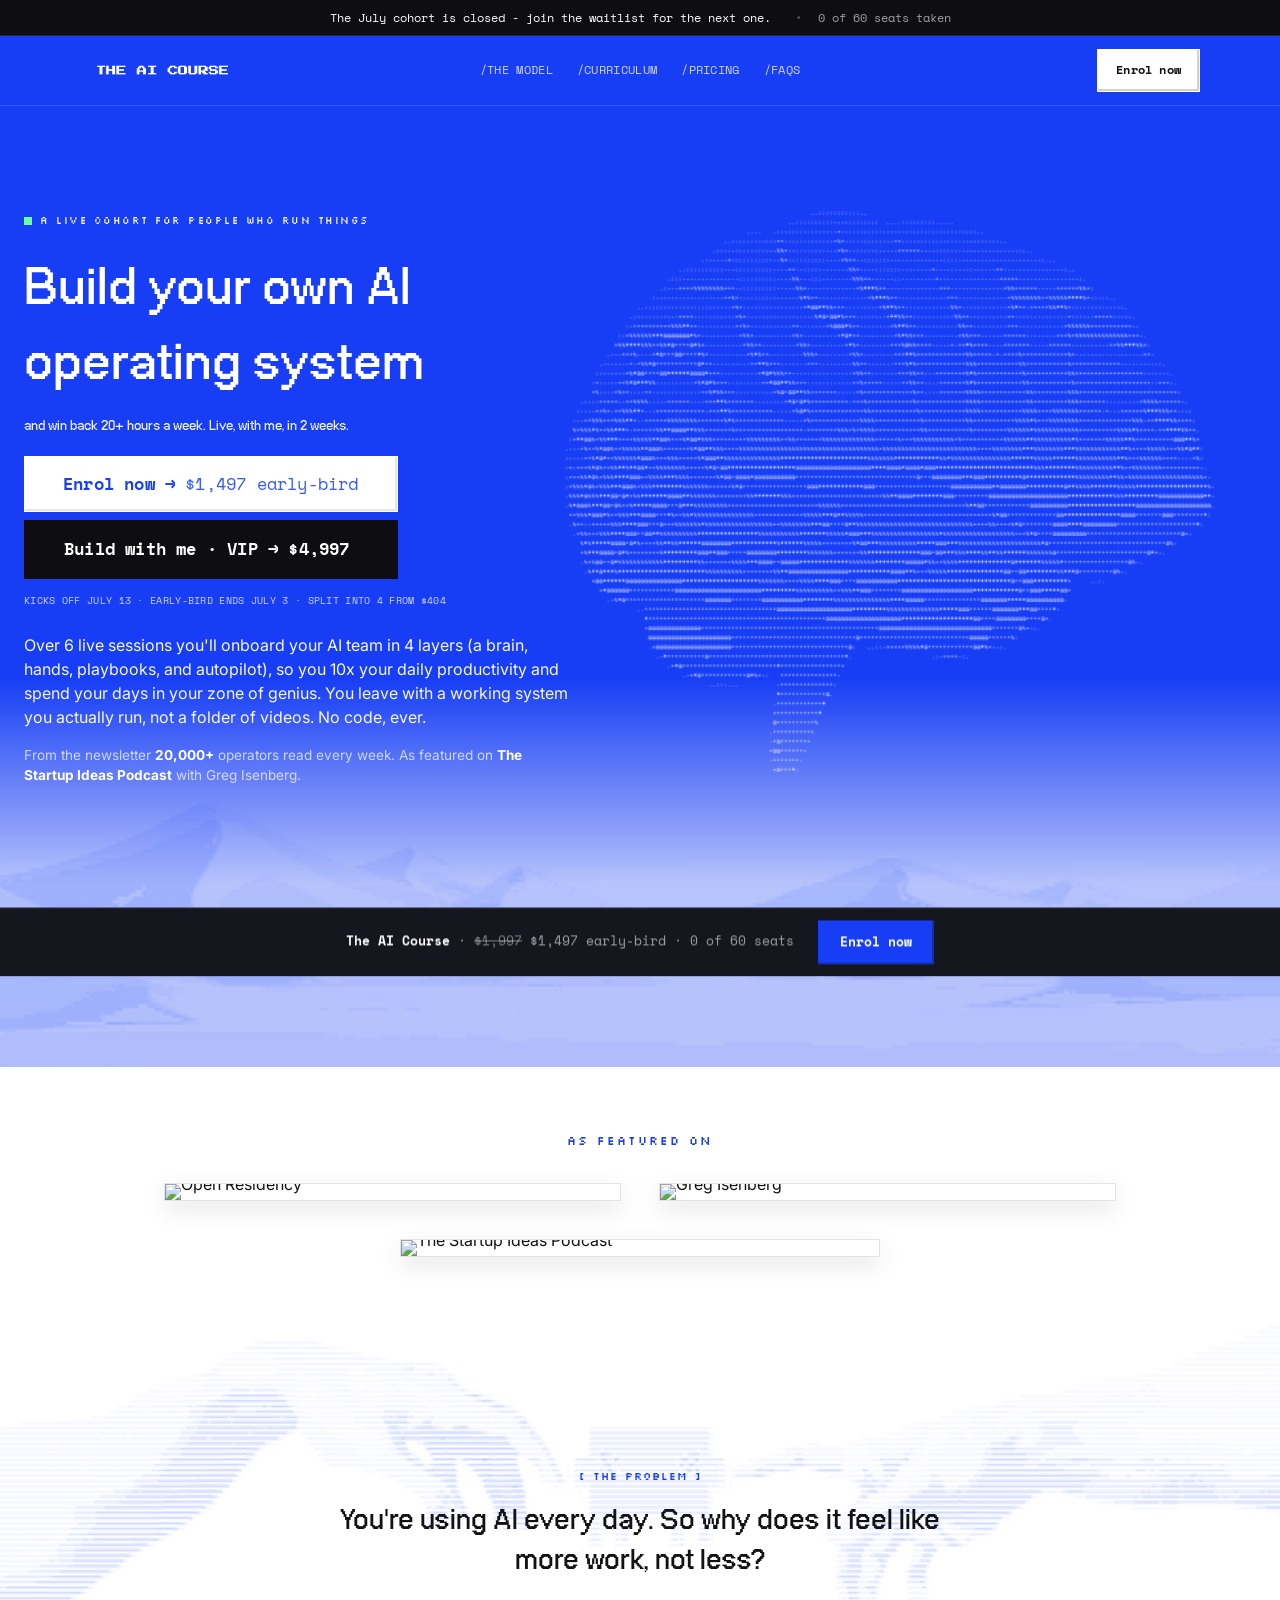
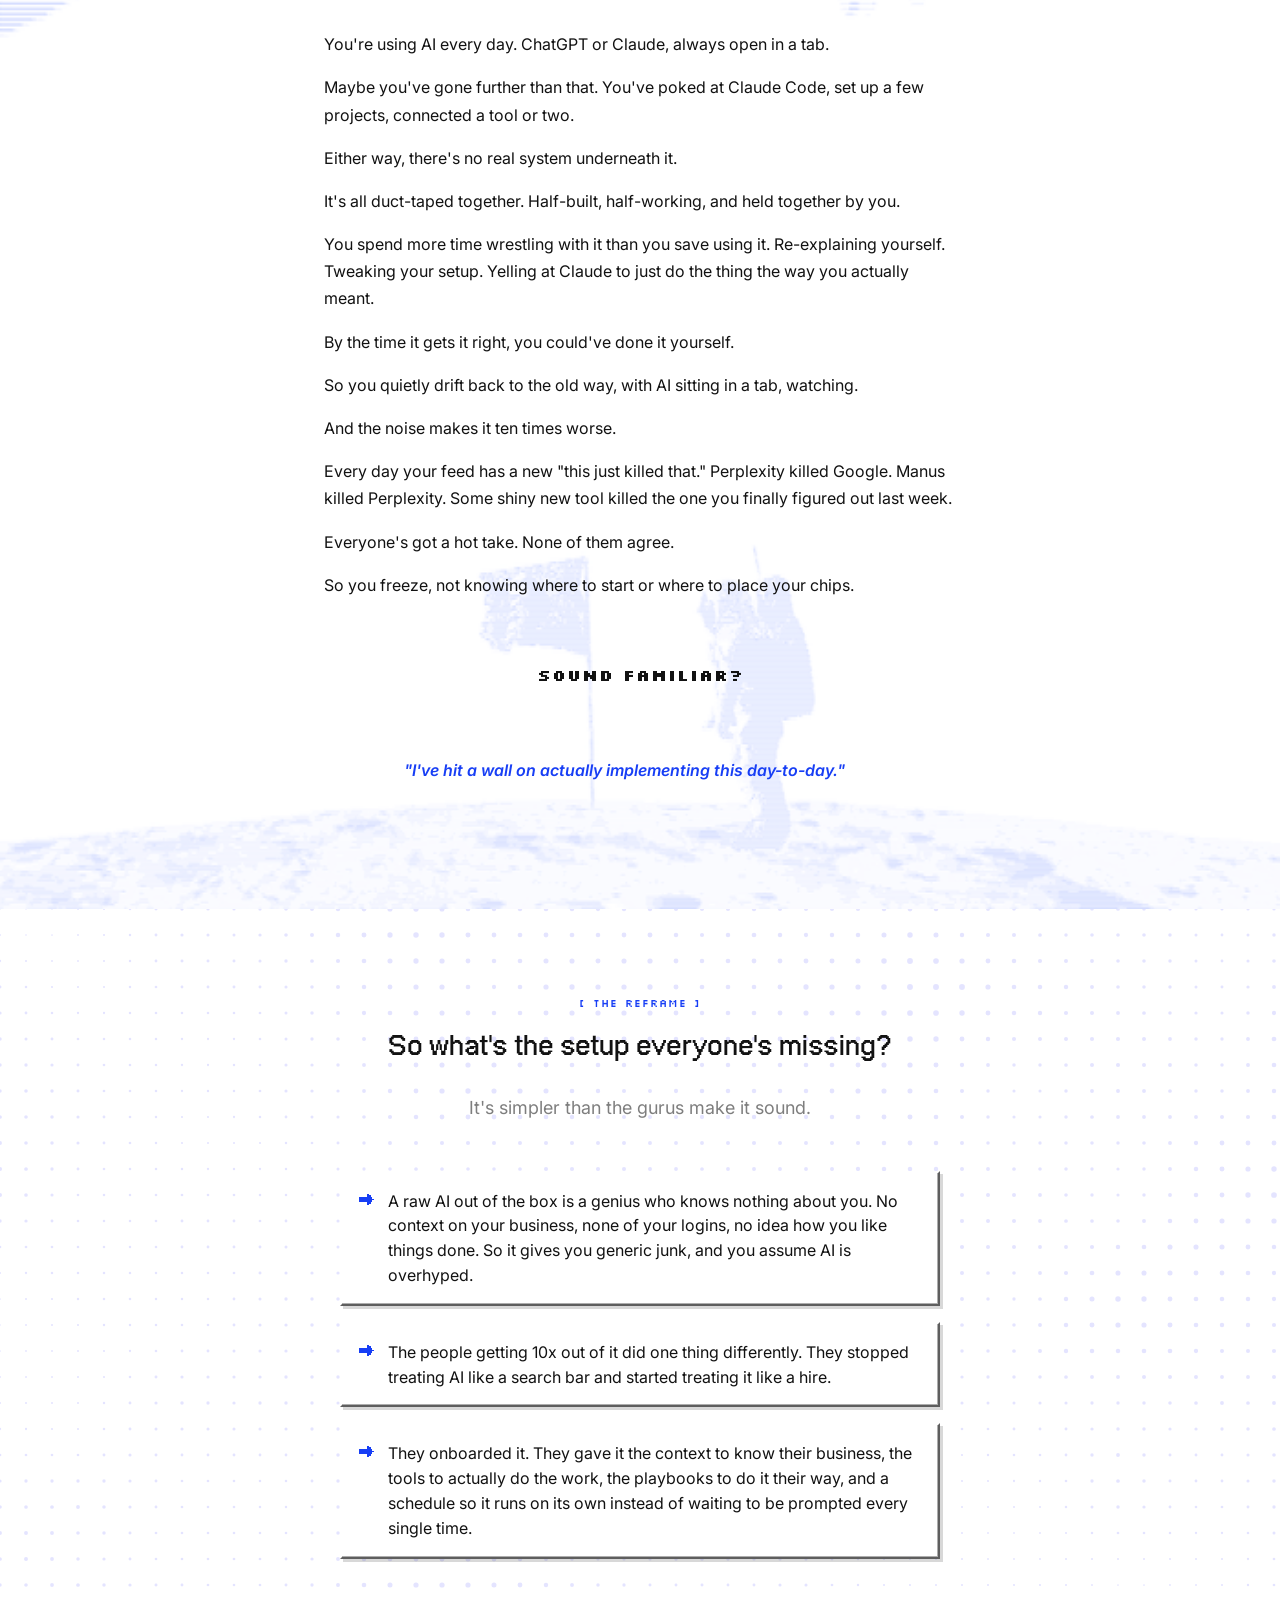
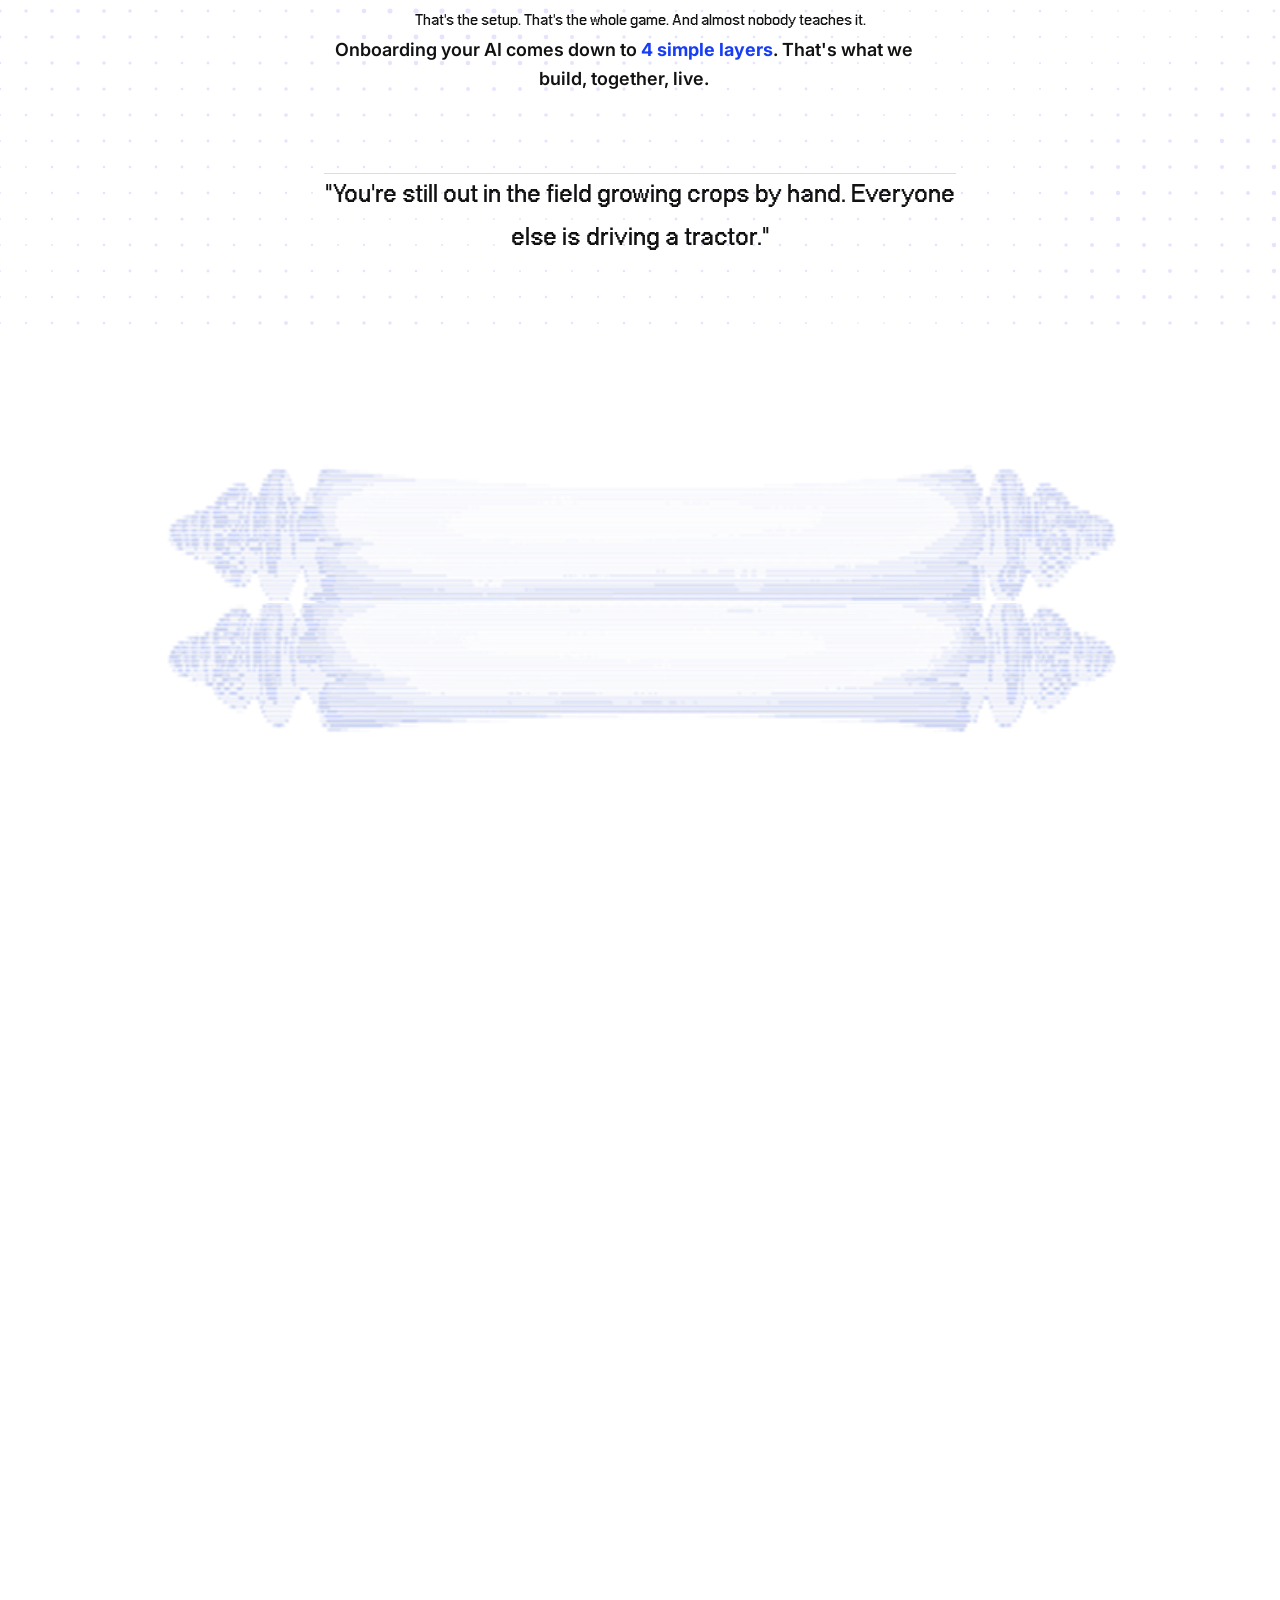
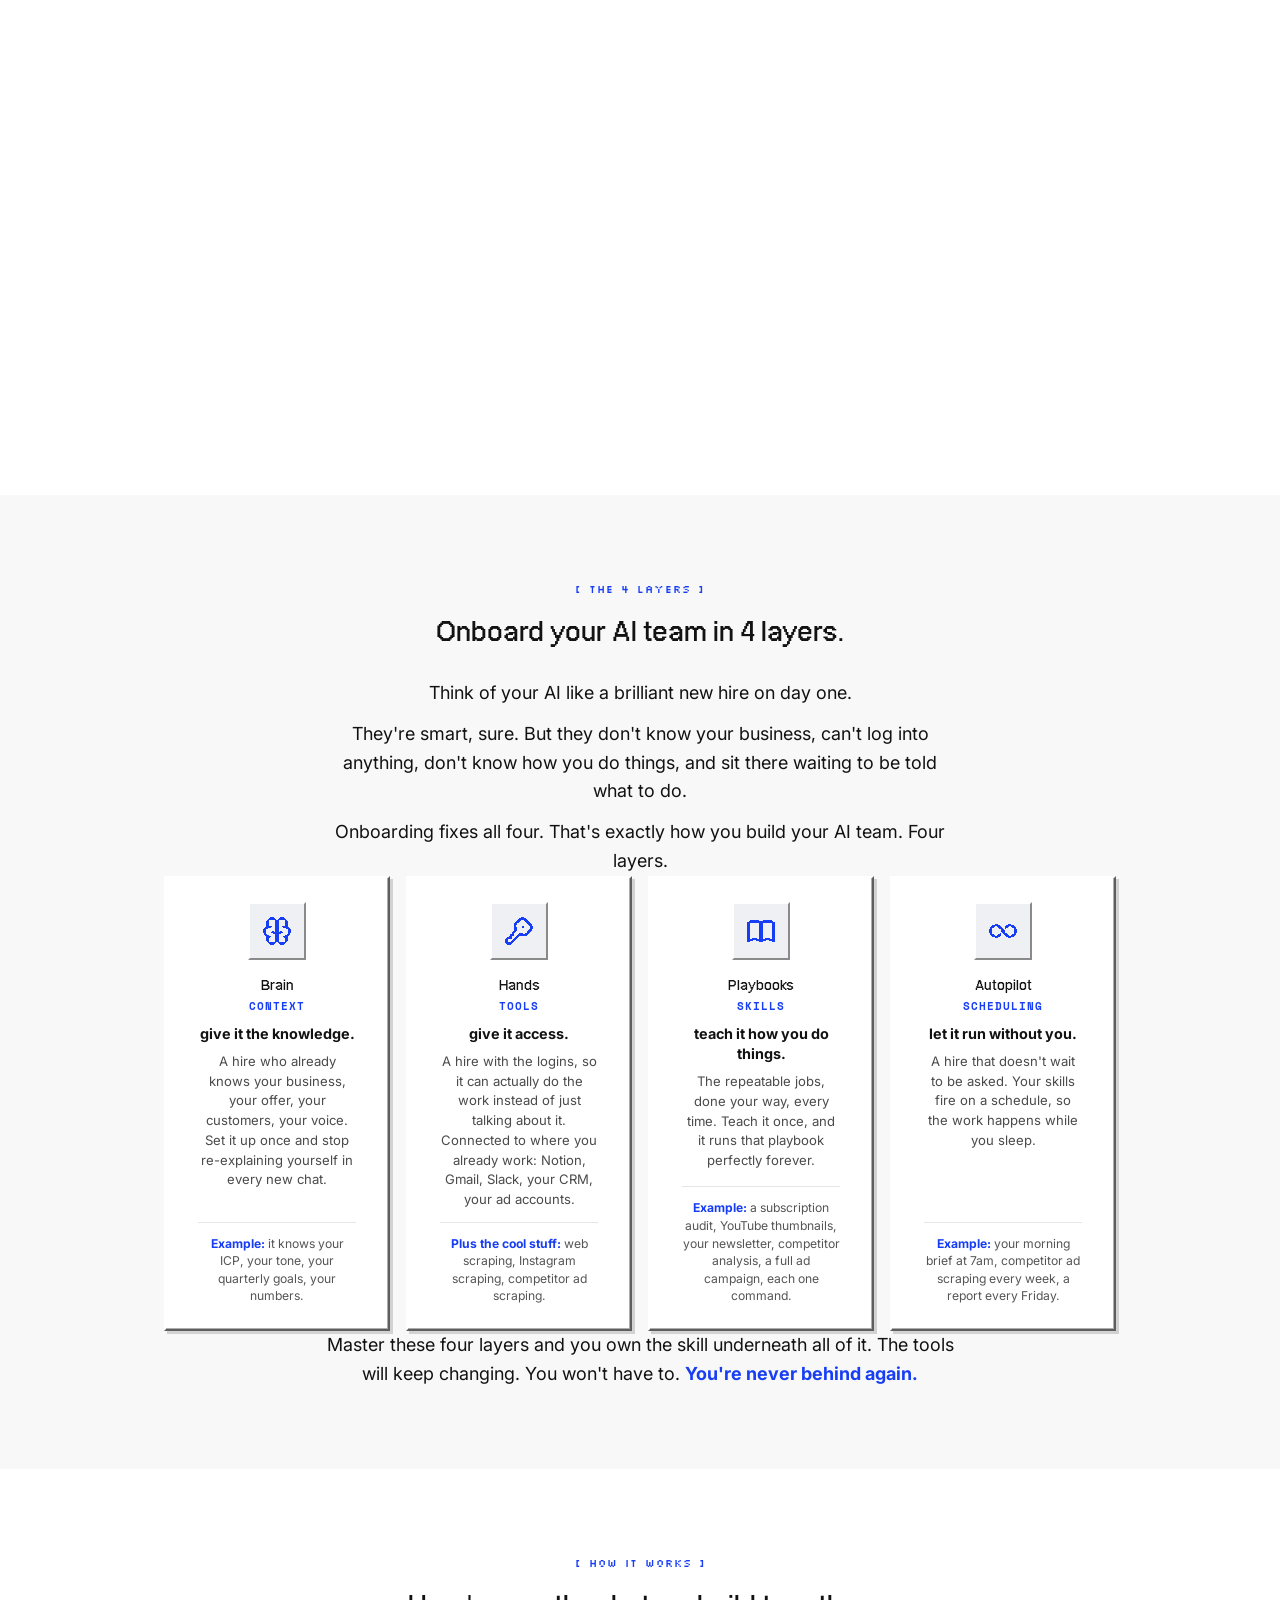
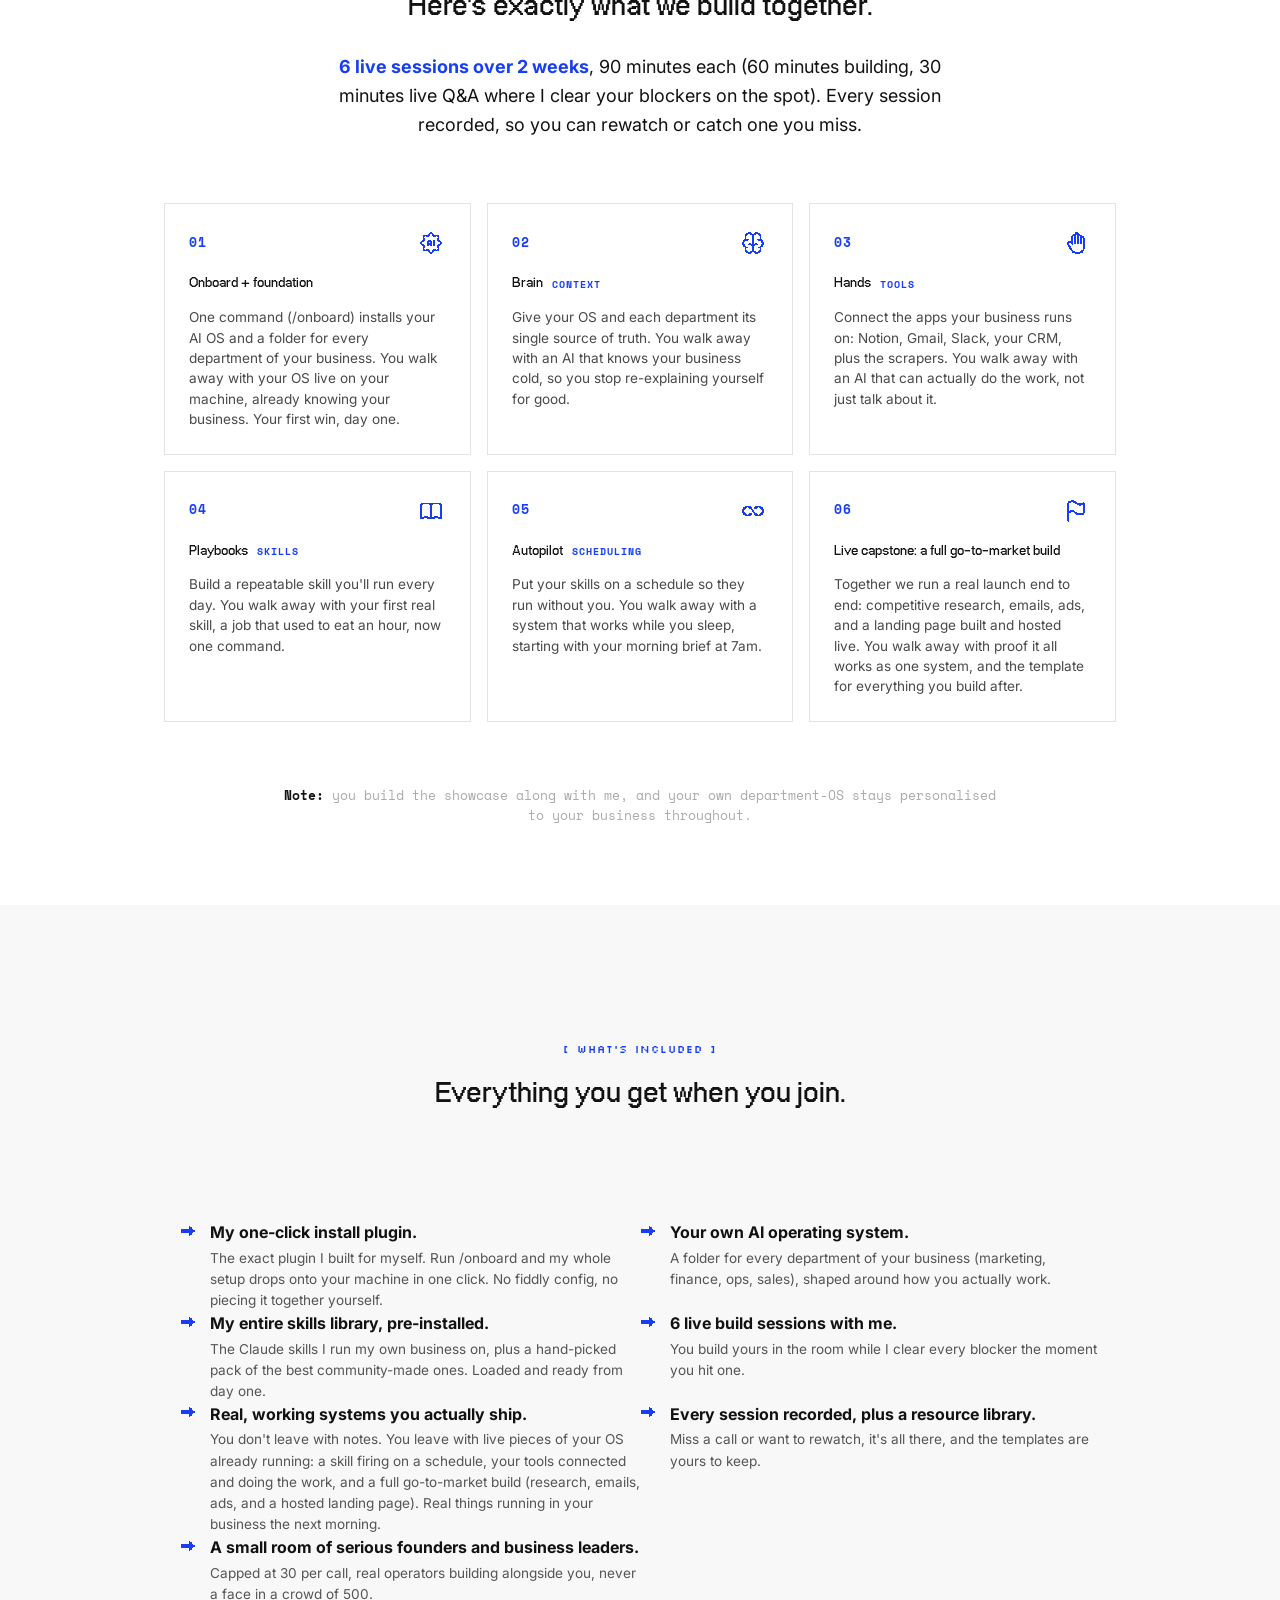
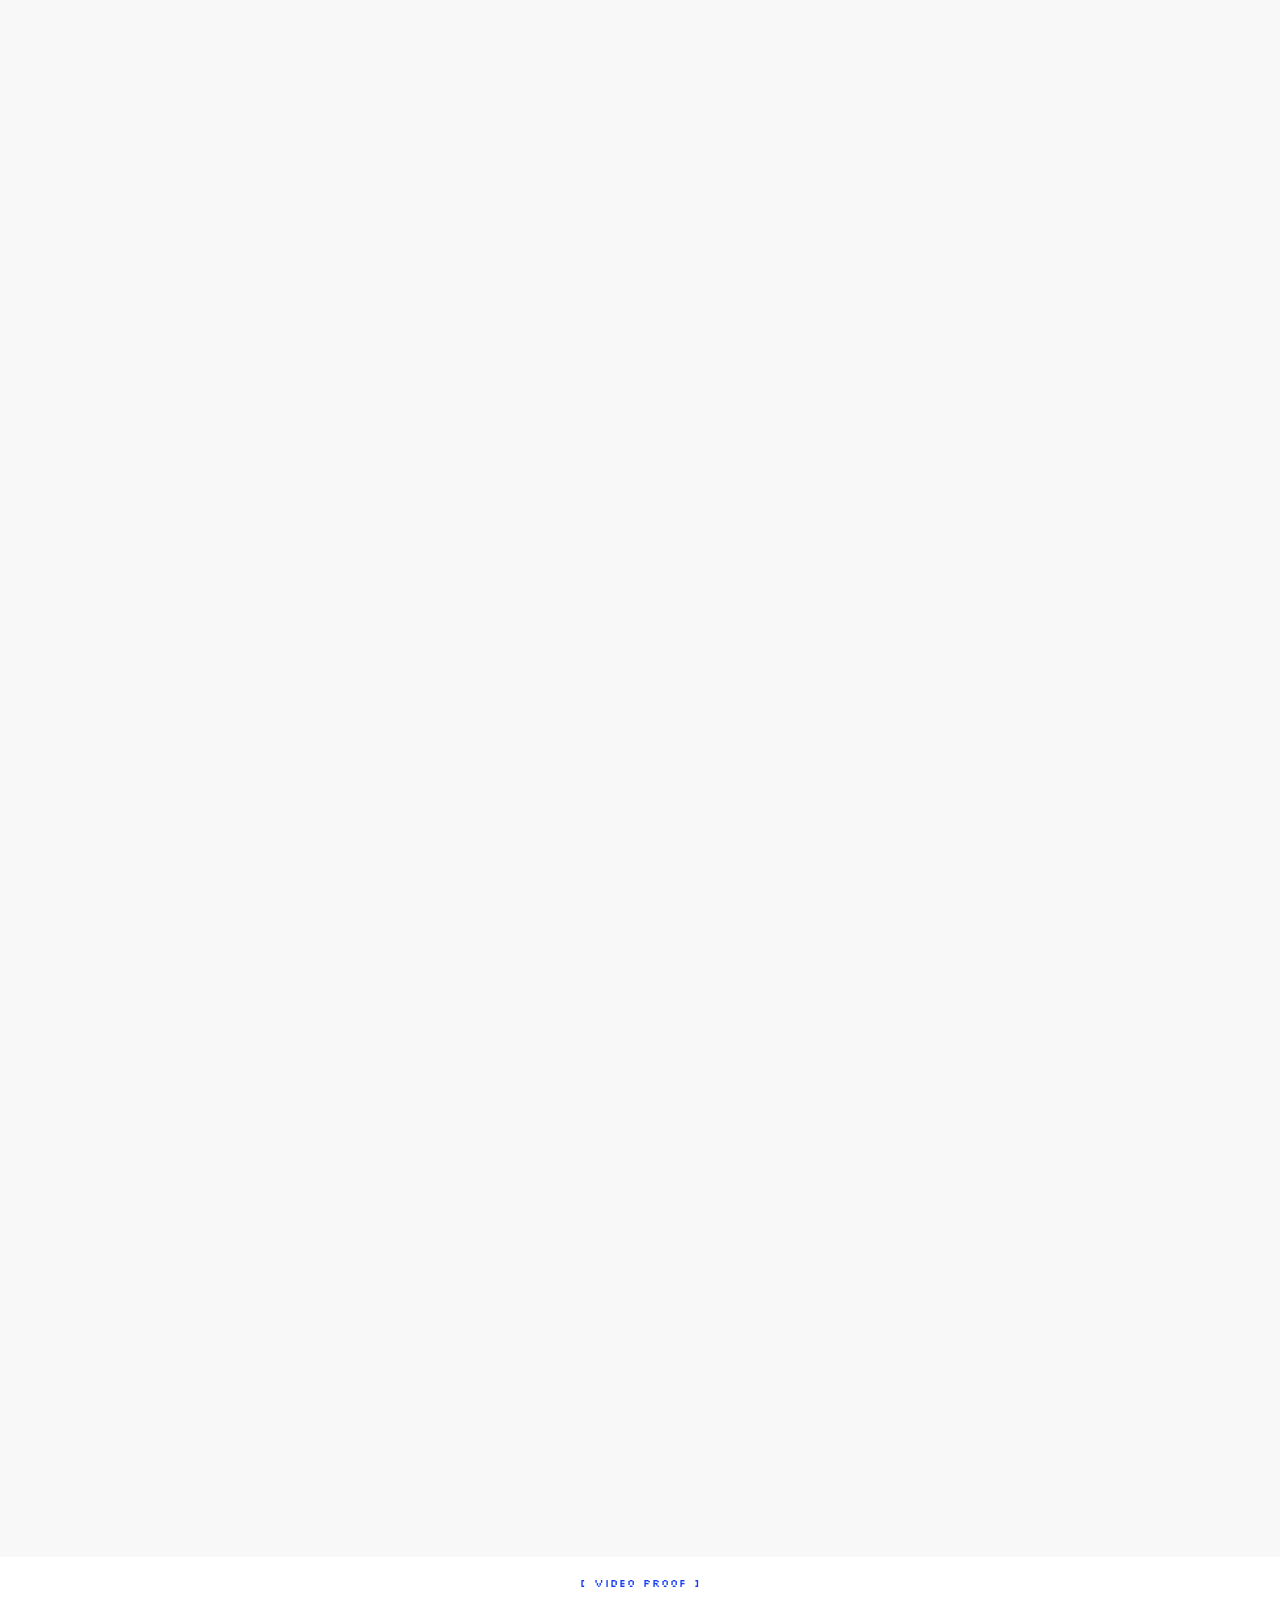
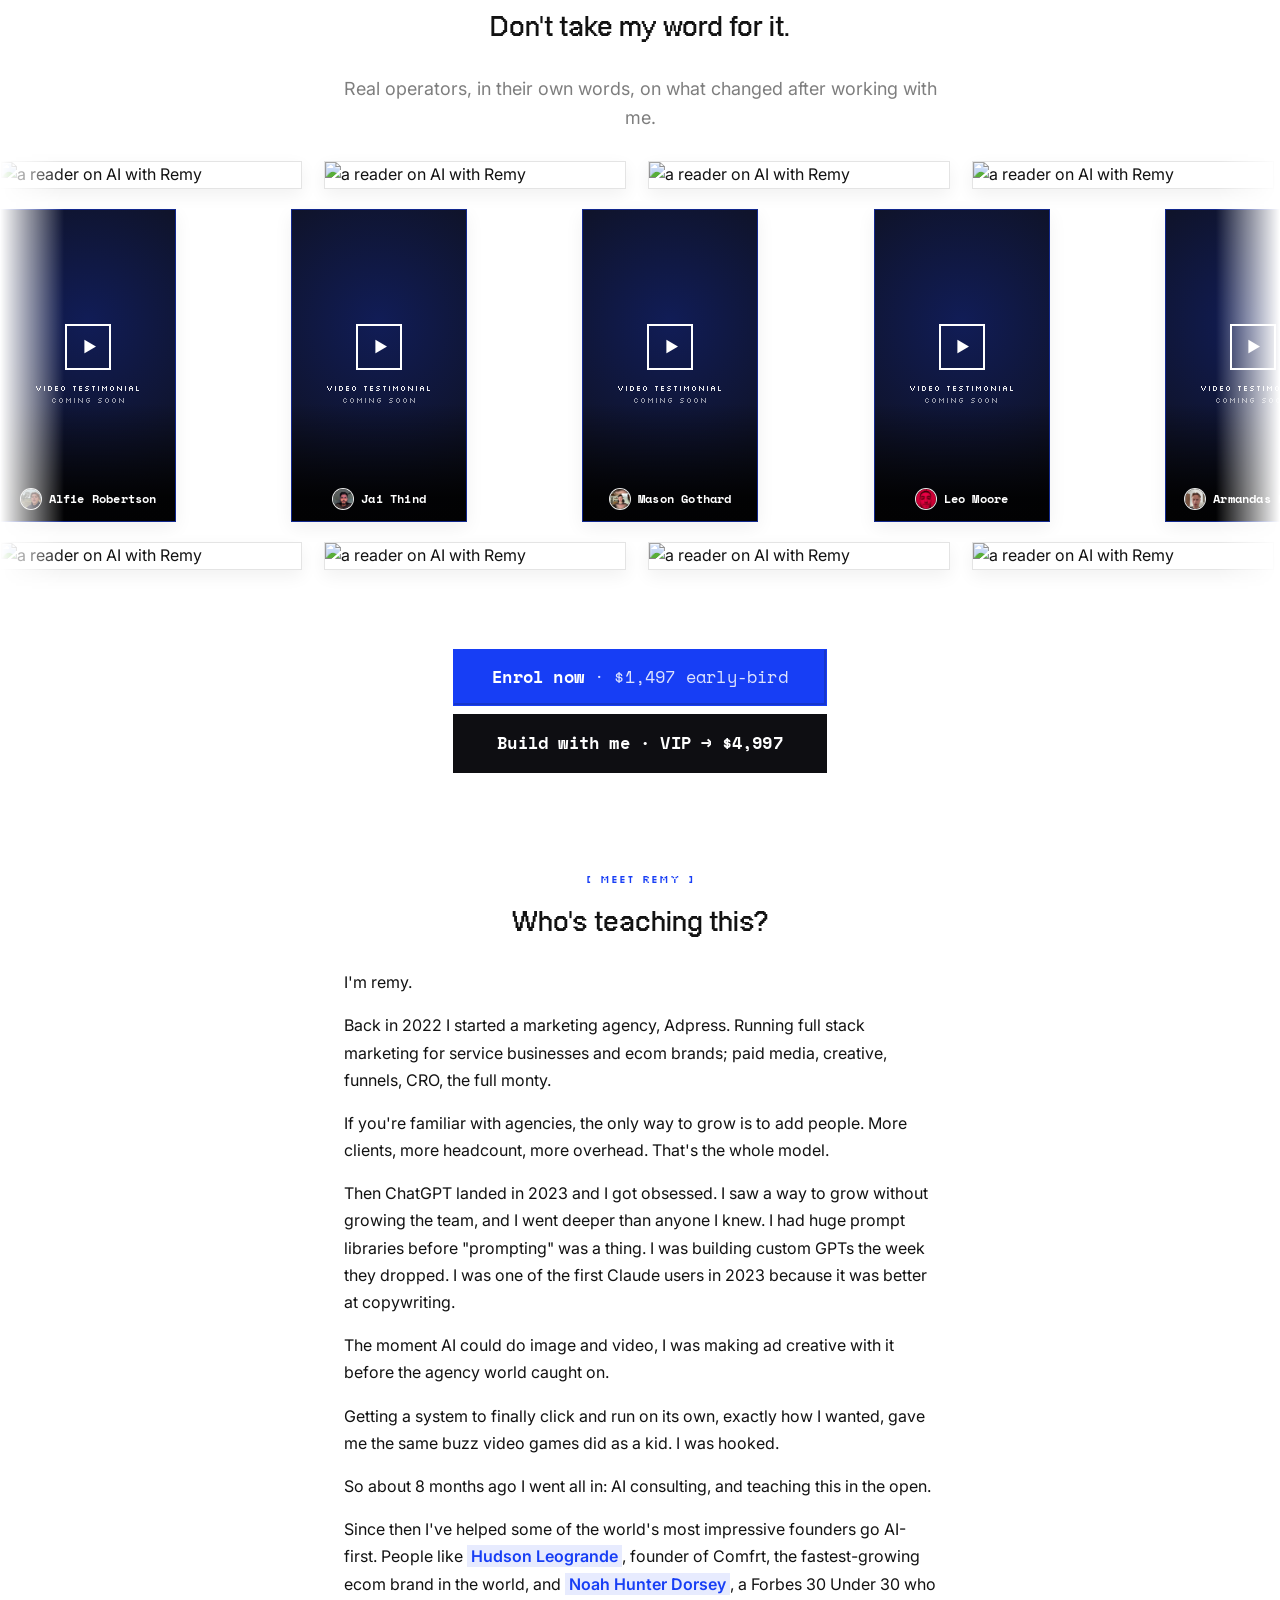
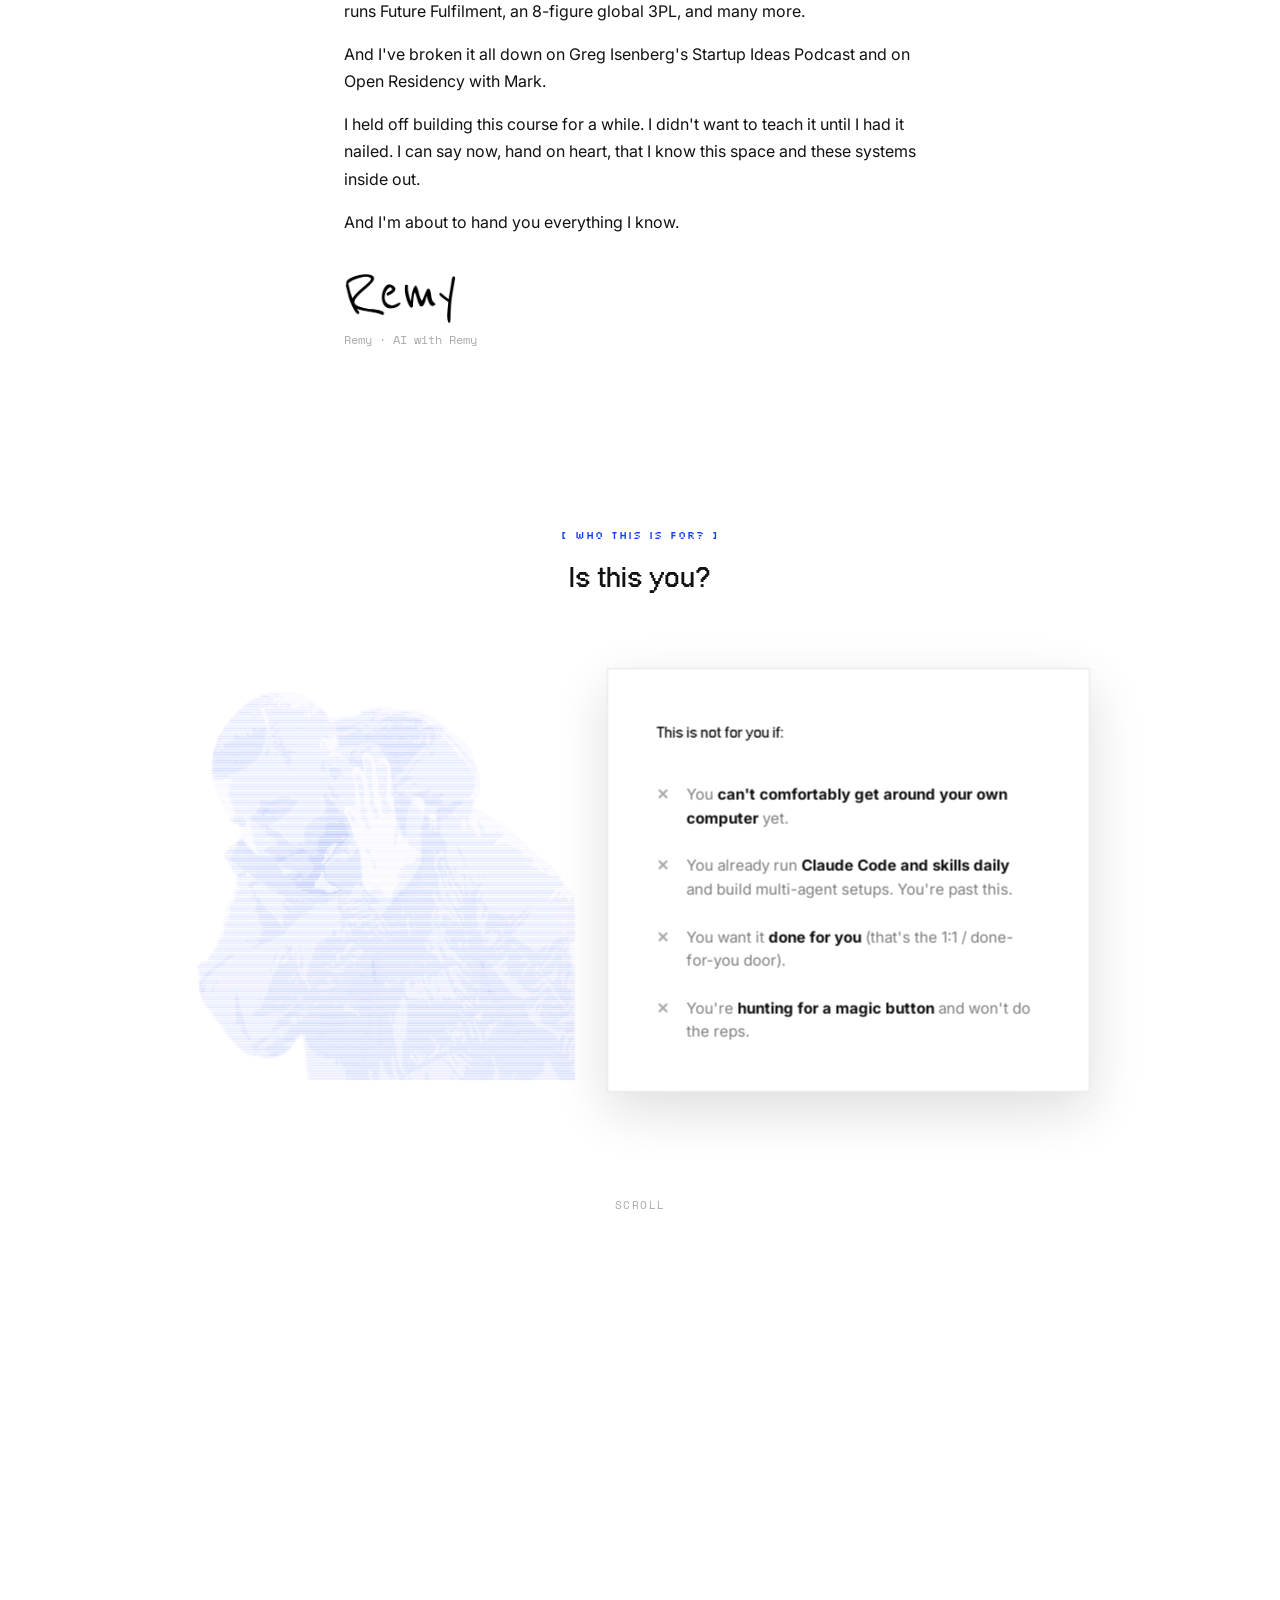
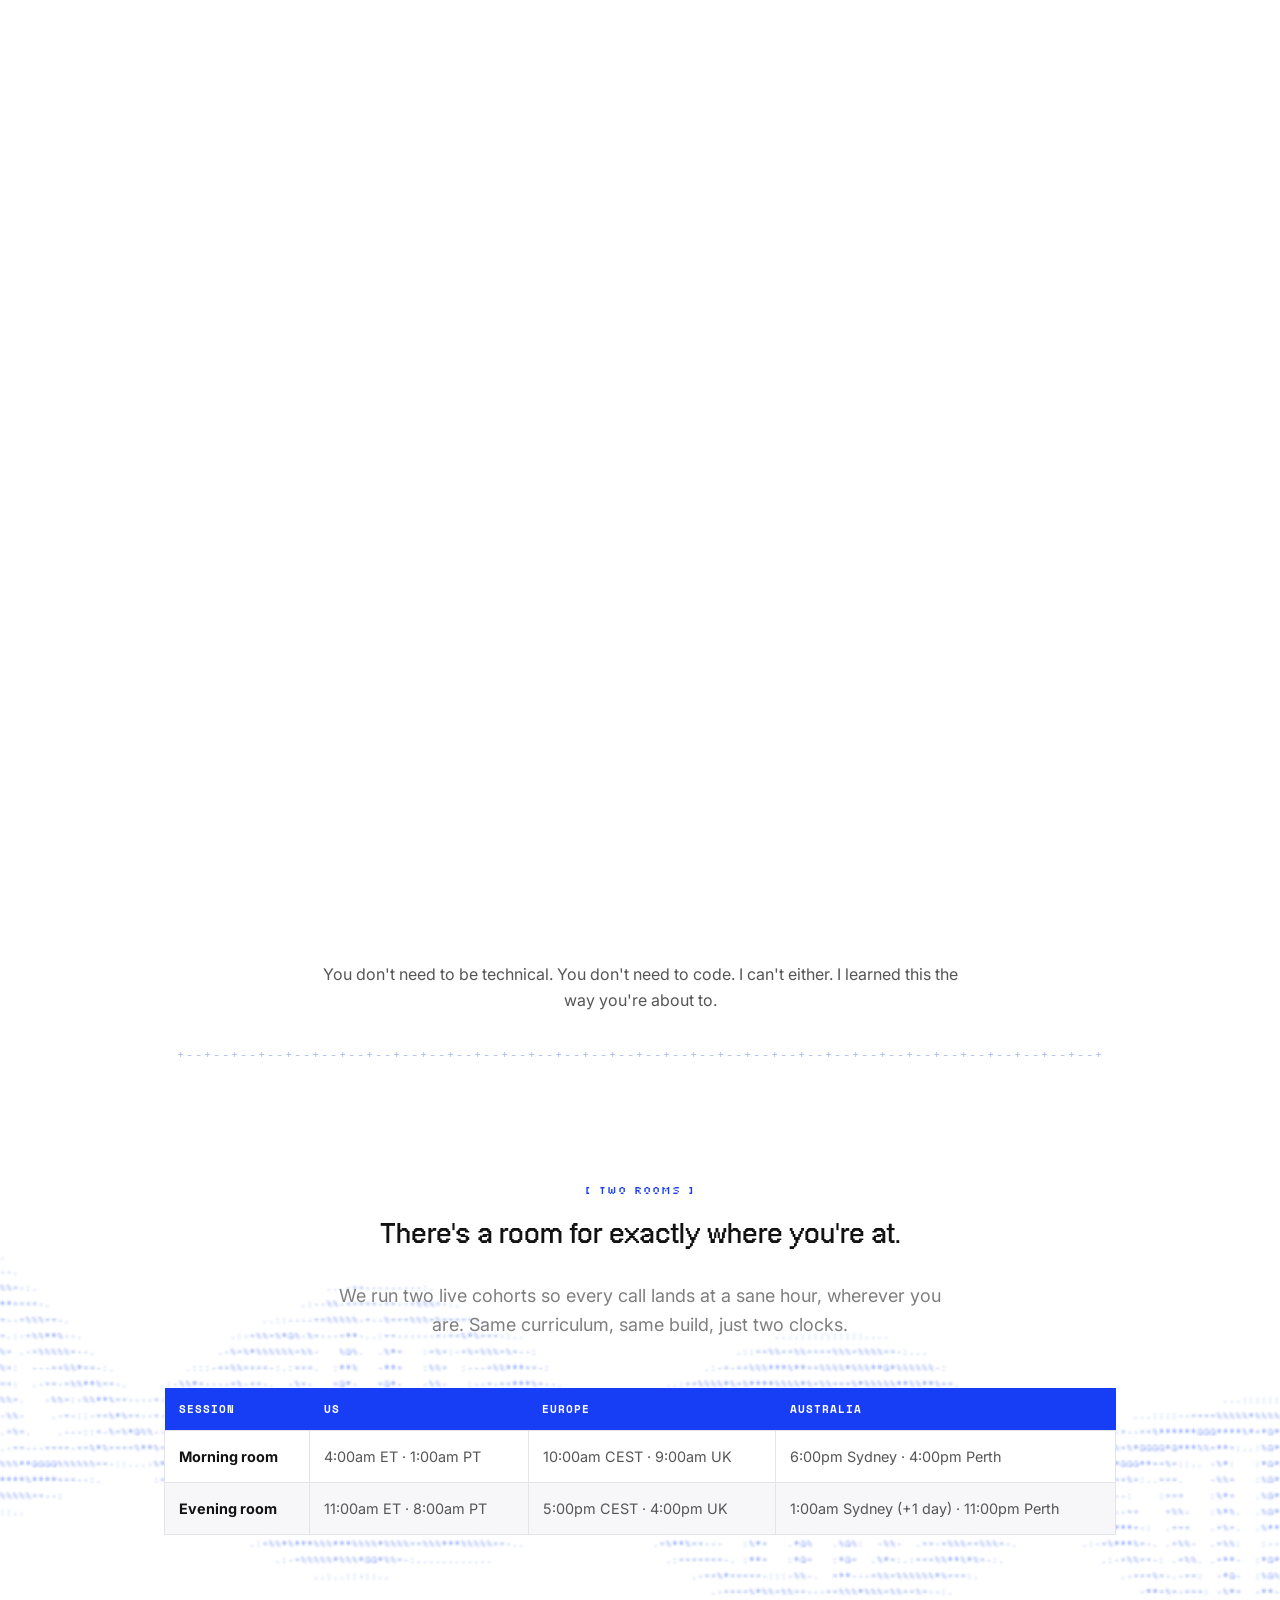
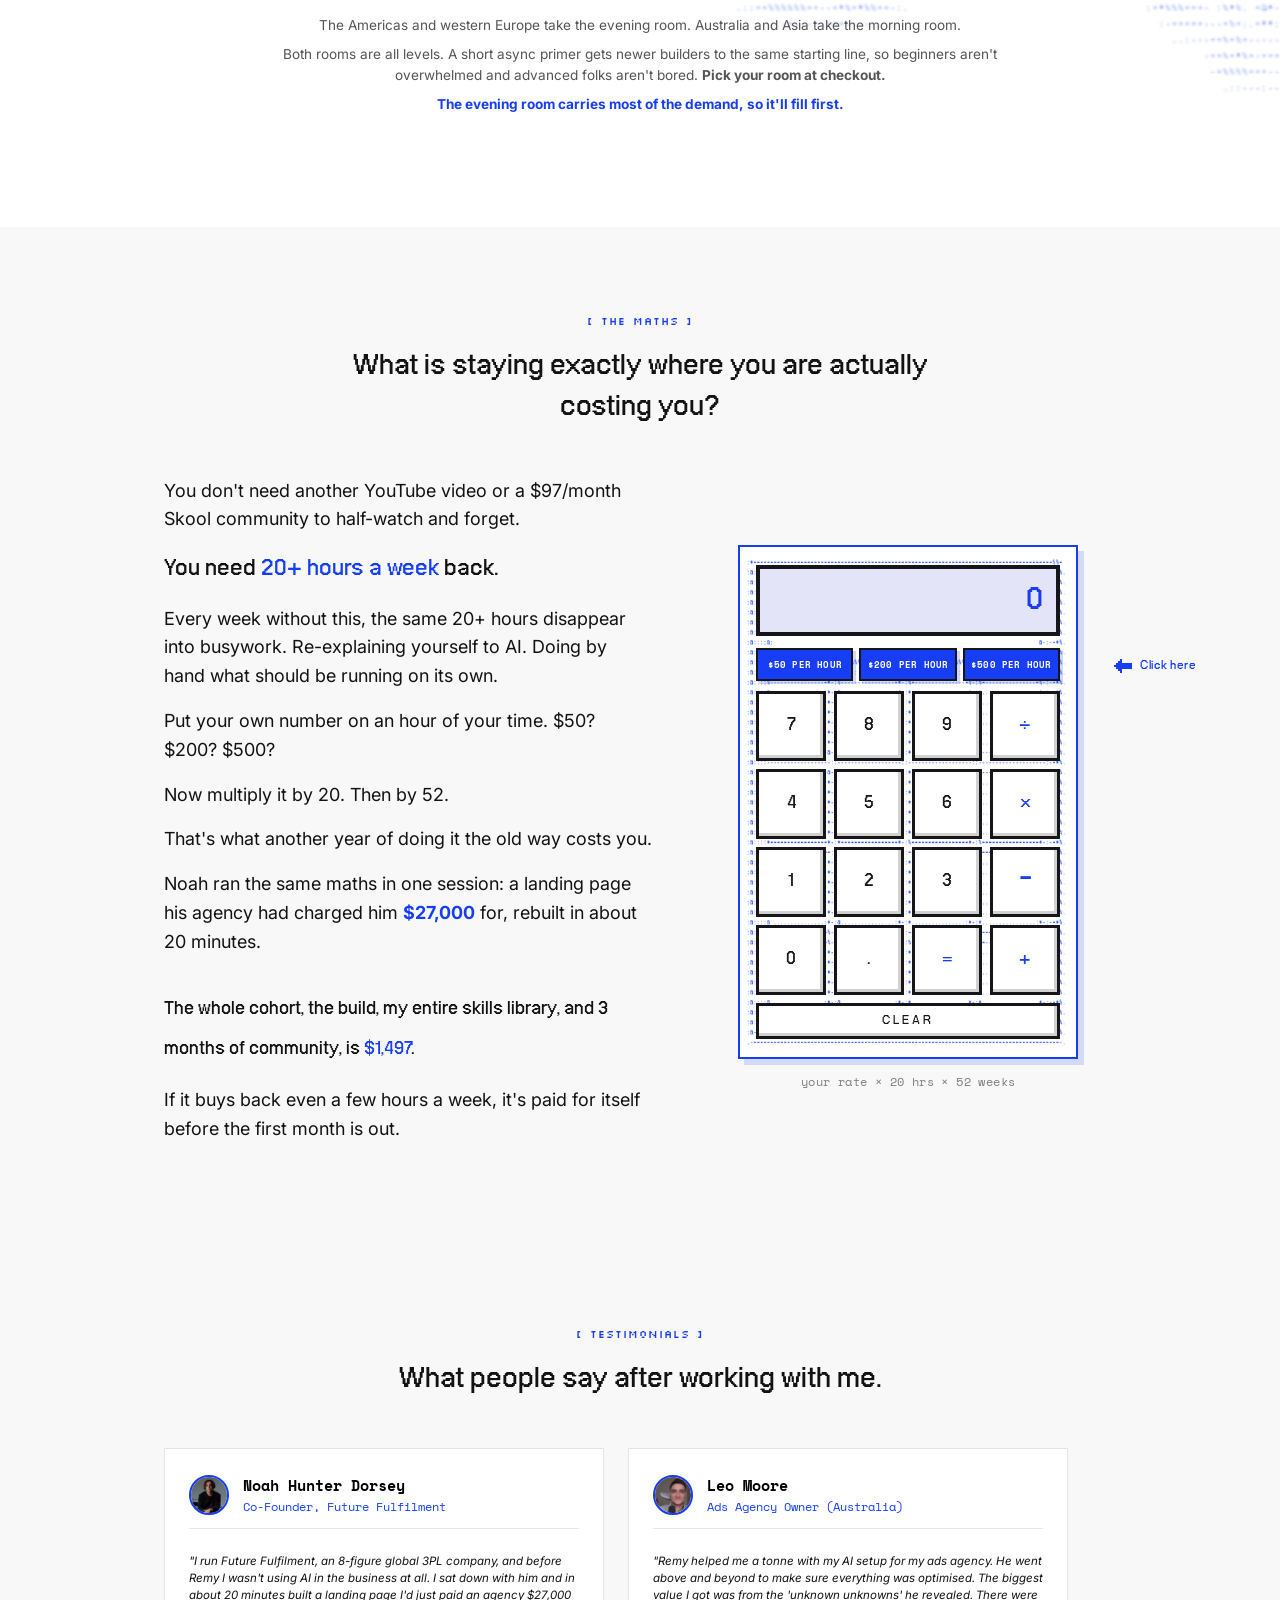
==== commit 037da75e: "Add The Startup Ideas Podcast (Spotify) as a 3rd 'as featured on' tile New seen-on tile (tac/seen-on" ====
--- a/index.html
+++ b/index.html
@@ -100,6 +100,7 @@
       <div class="tac-seenon__row">
         <div class="tac-seenon__card"><img decoding="async" src="assets/images/seen-on/open-residency.webp" alt="Open Residency" loading="lazy"></div>
         <div class="tac-seenon__card"><img decoding="async" src="assets/images/seen-on/greg-isenberg.webp" alt="Greg Isenberg" loading="lazy"></div>
+        <div class="tac-seenon__card"><img decoding="async" src="assets/images/seen-on/startup-ideas-podcast.webp" alt="The Startup Ideas Podcast" loading="lazy"></div>
       </div>
     </div>
   </section>
@@ -692,7 +693,8 @@
         <a href="mailto:hello@aiwithremy.com">Contact</a>
       </nav>
       <p class="tac-foot__contact">Questions? Reply to any of my emails, or reach us at <a href="mailto:hello@aiwithremy.com">hello@aiwithremy.com</a></p>
-      <p class="tac-foot__legal">Refund policy / T&amp;Cs &middot; Privacy &middot; <a href="https://aiwithremy.com">aiwithremy.com</a></p>
+      <!-- LEGAL LINKS - REQUIRED. Keep /terms (T&Cs + Refund Policy) and /privacy (Privacy Policy) linked here through ANY redesign or footer restructure. Real pages: terms.html / privacy.html (+ legal.css). These are a legal requirement, not decoration - do not remove or unlink. -->
+      <p class="tac-foot__legal"><a href="/terms">Refund policy / T&amp;Cs</a> &middot; <a href="/privacy">Privacy</a> &middot; <a href="https://aiwithremy.com">aiwithremy.com</a></p>
     </div>
   </footer>
 
